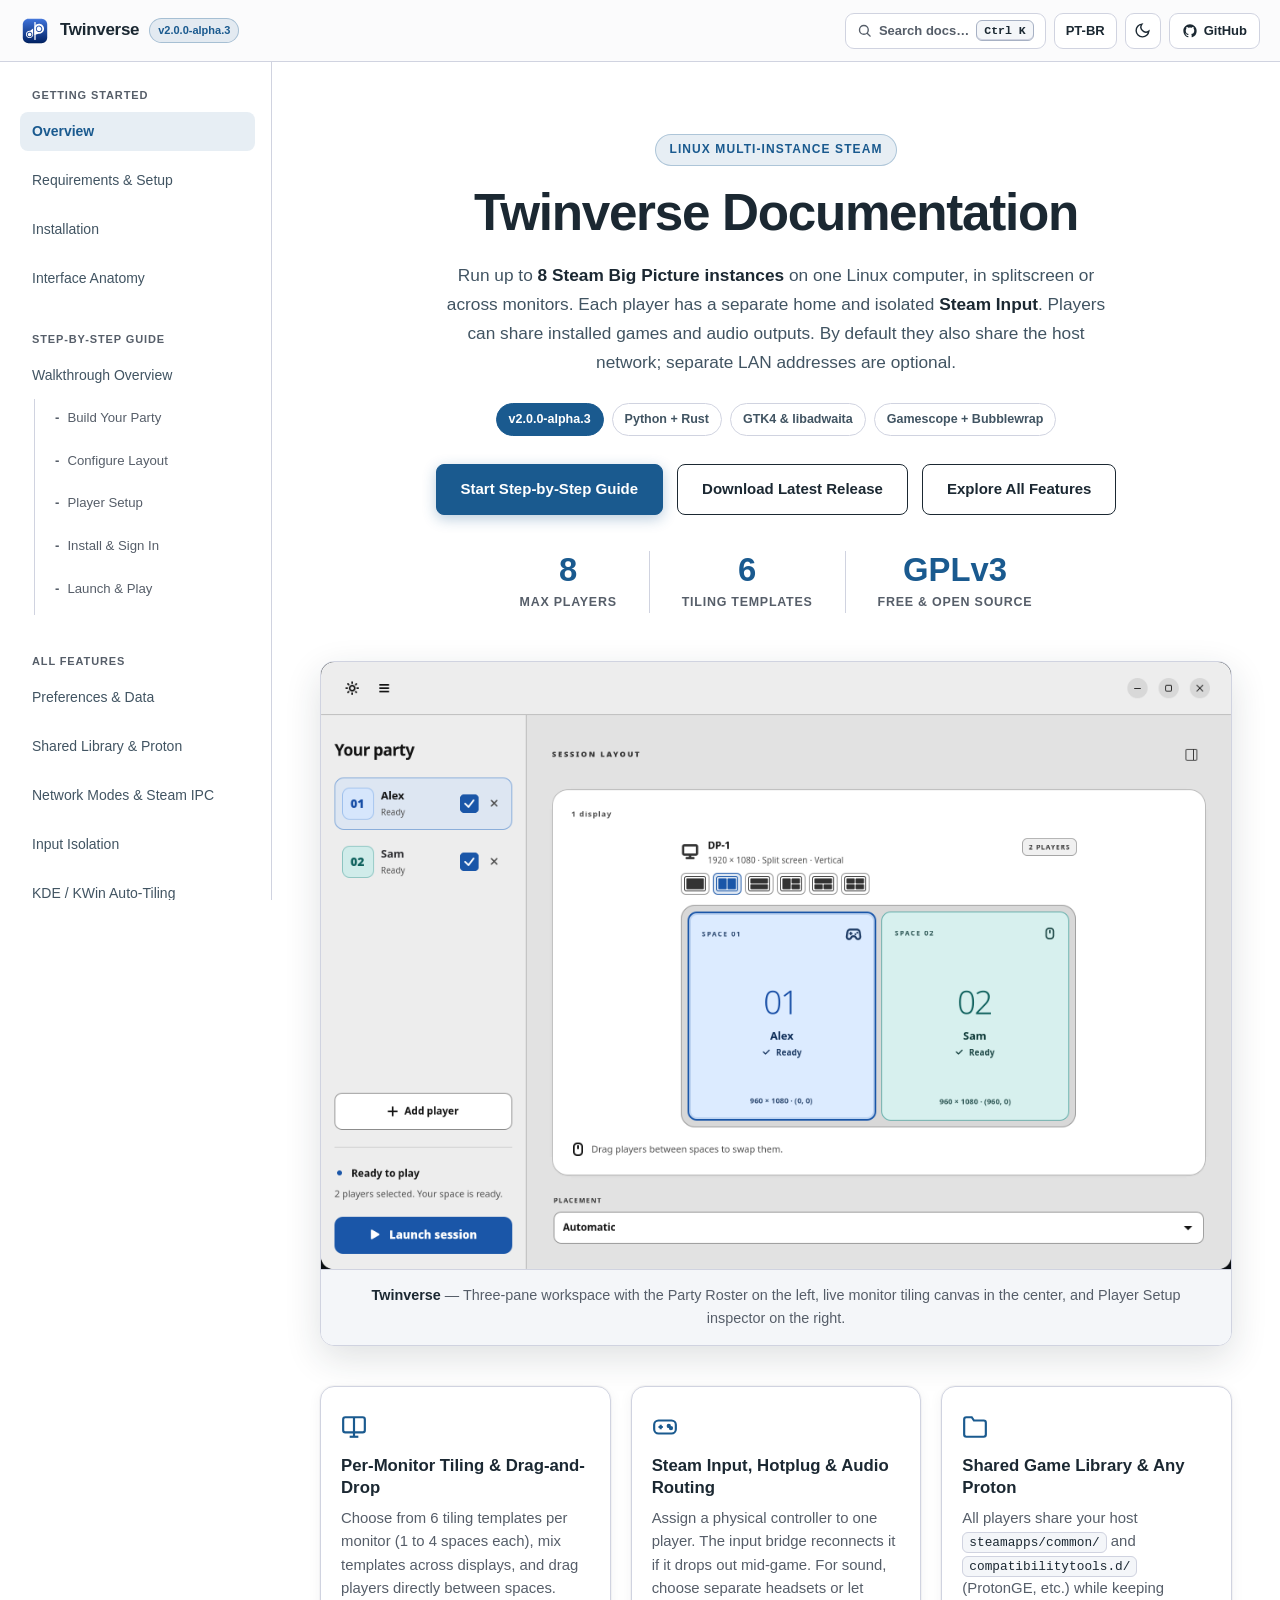
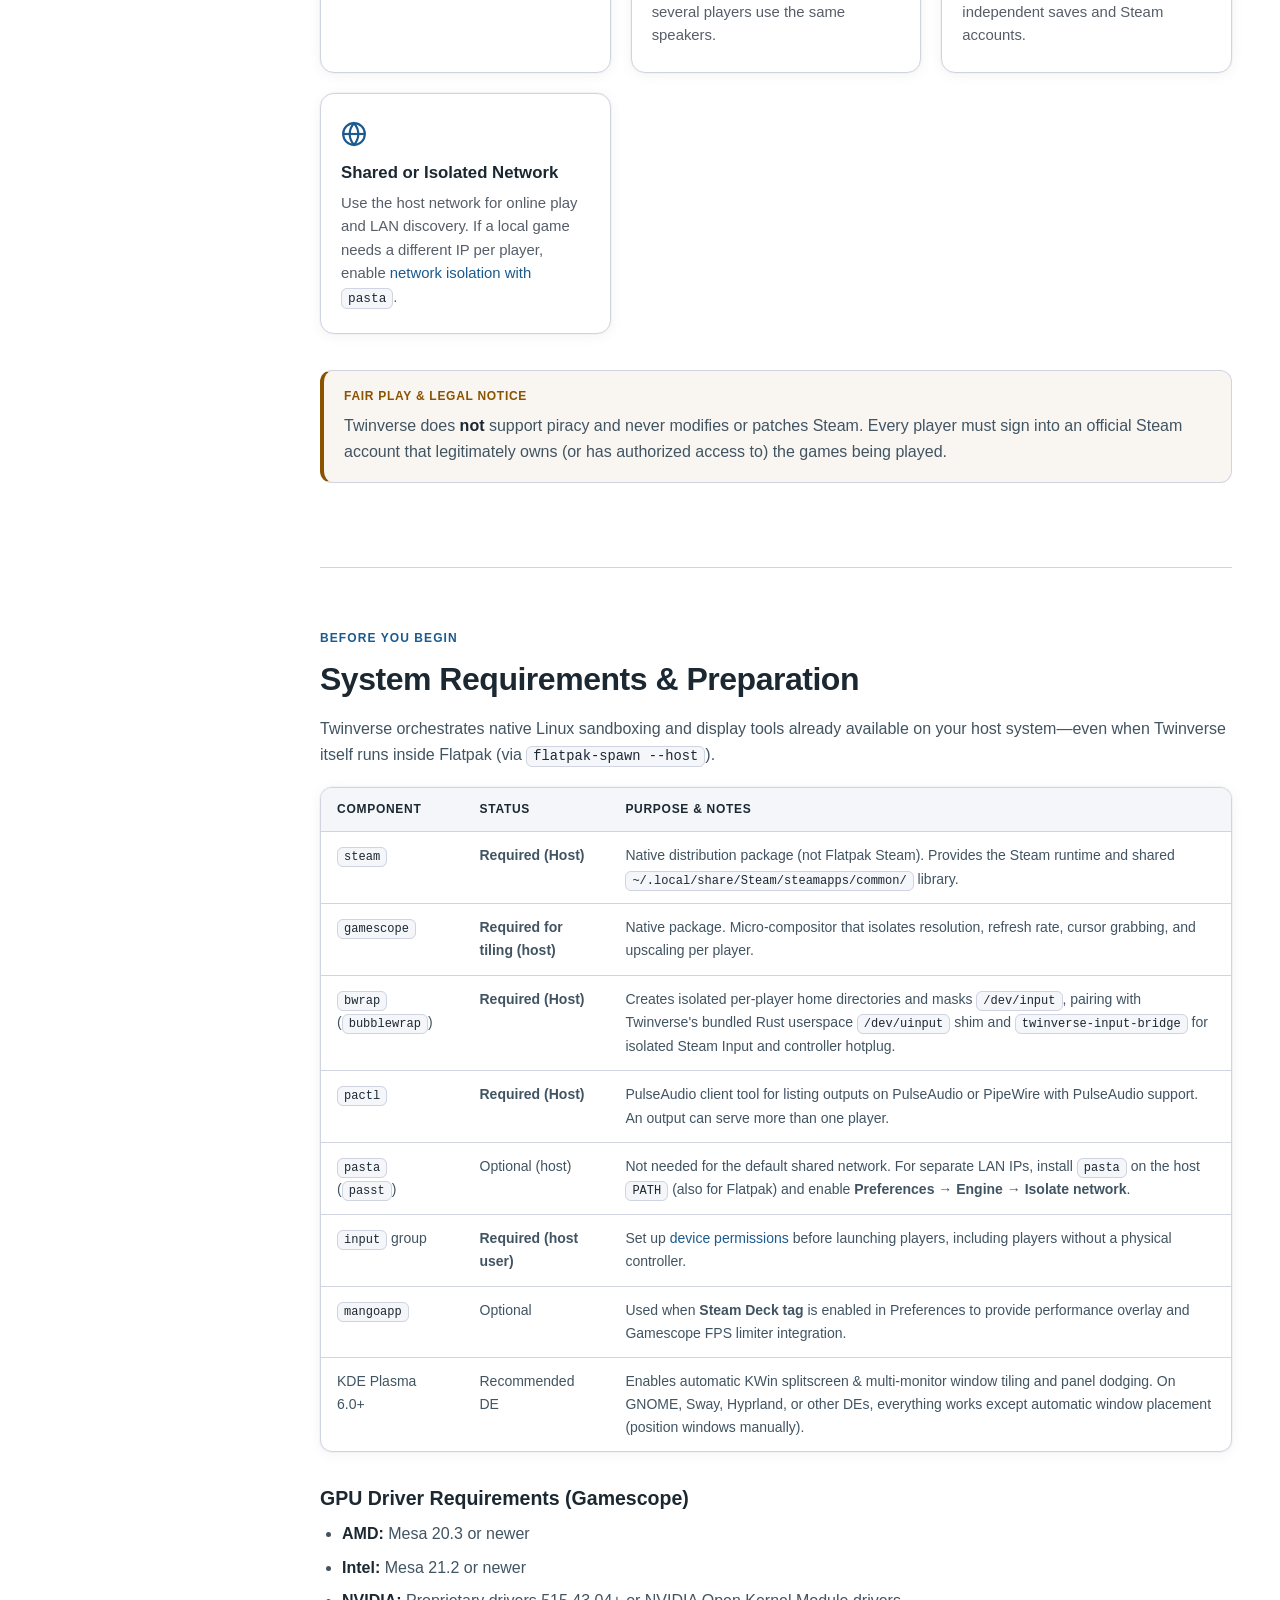
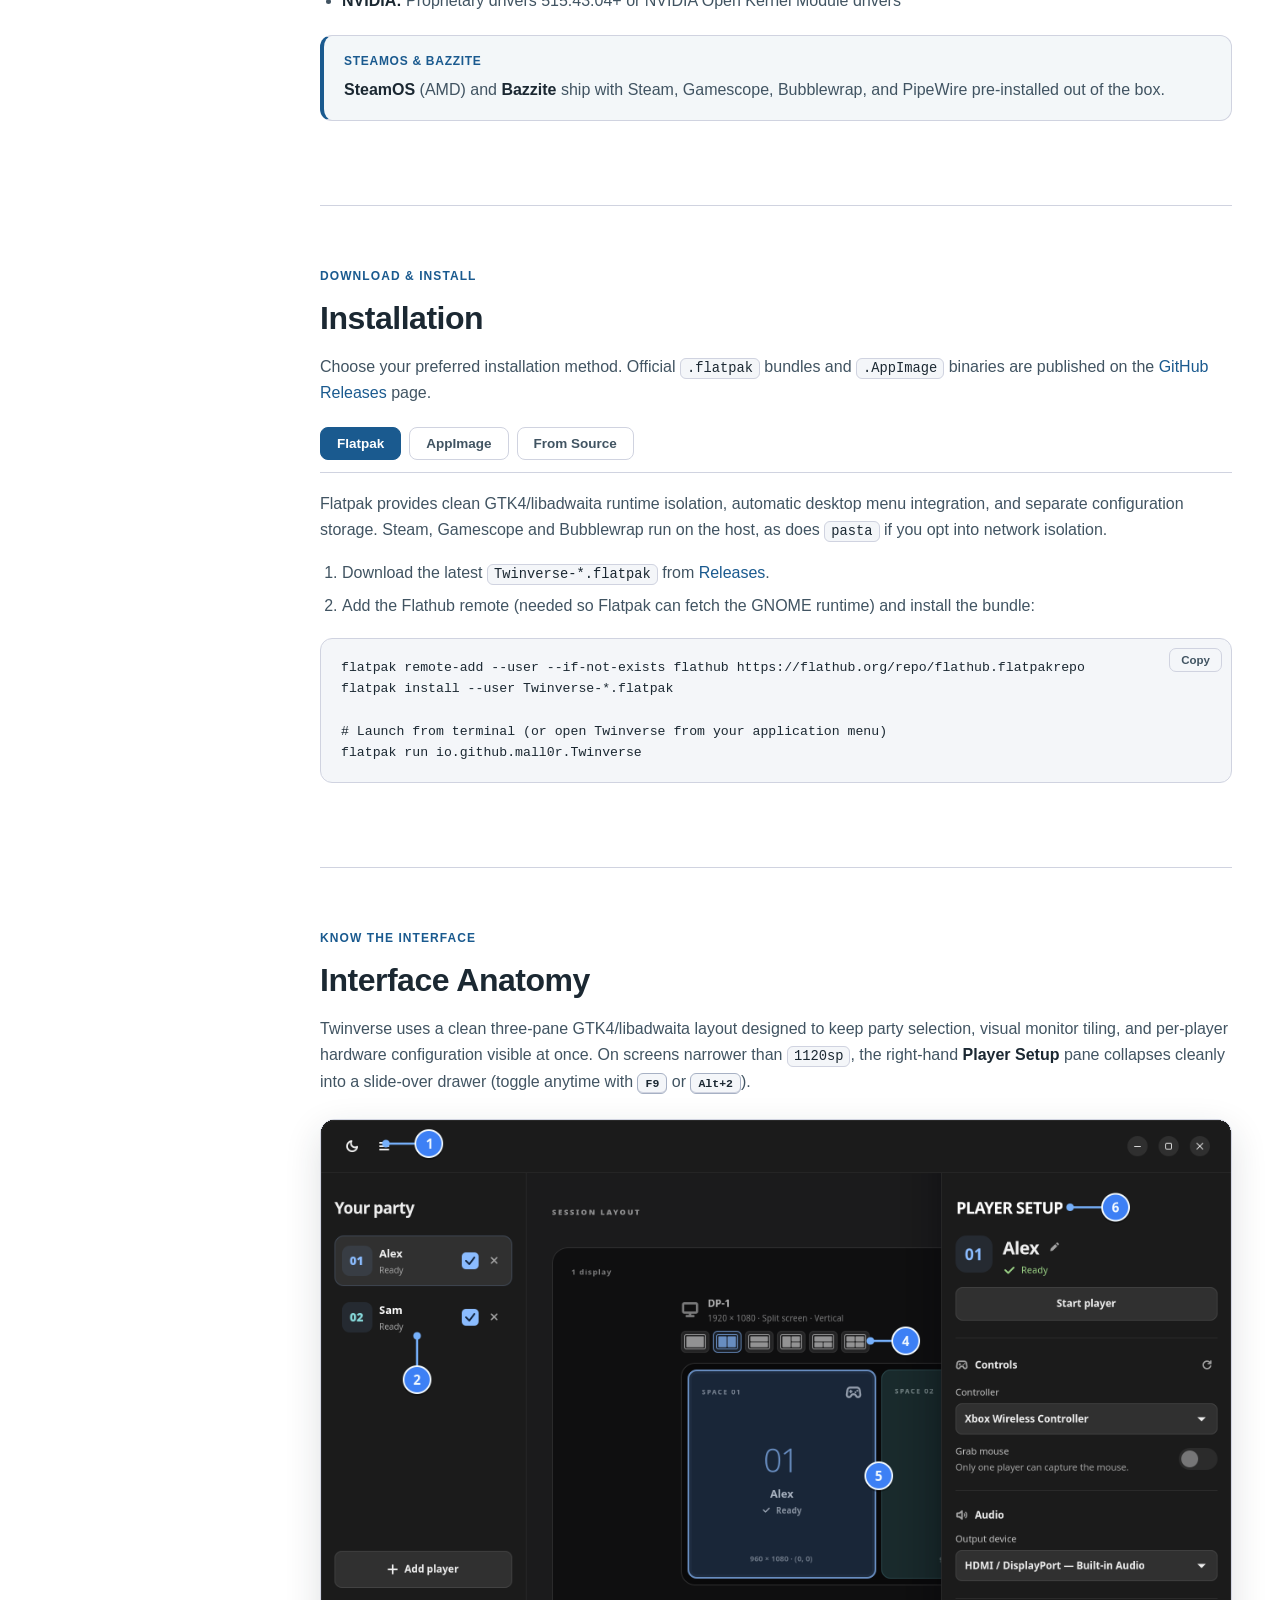
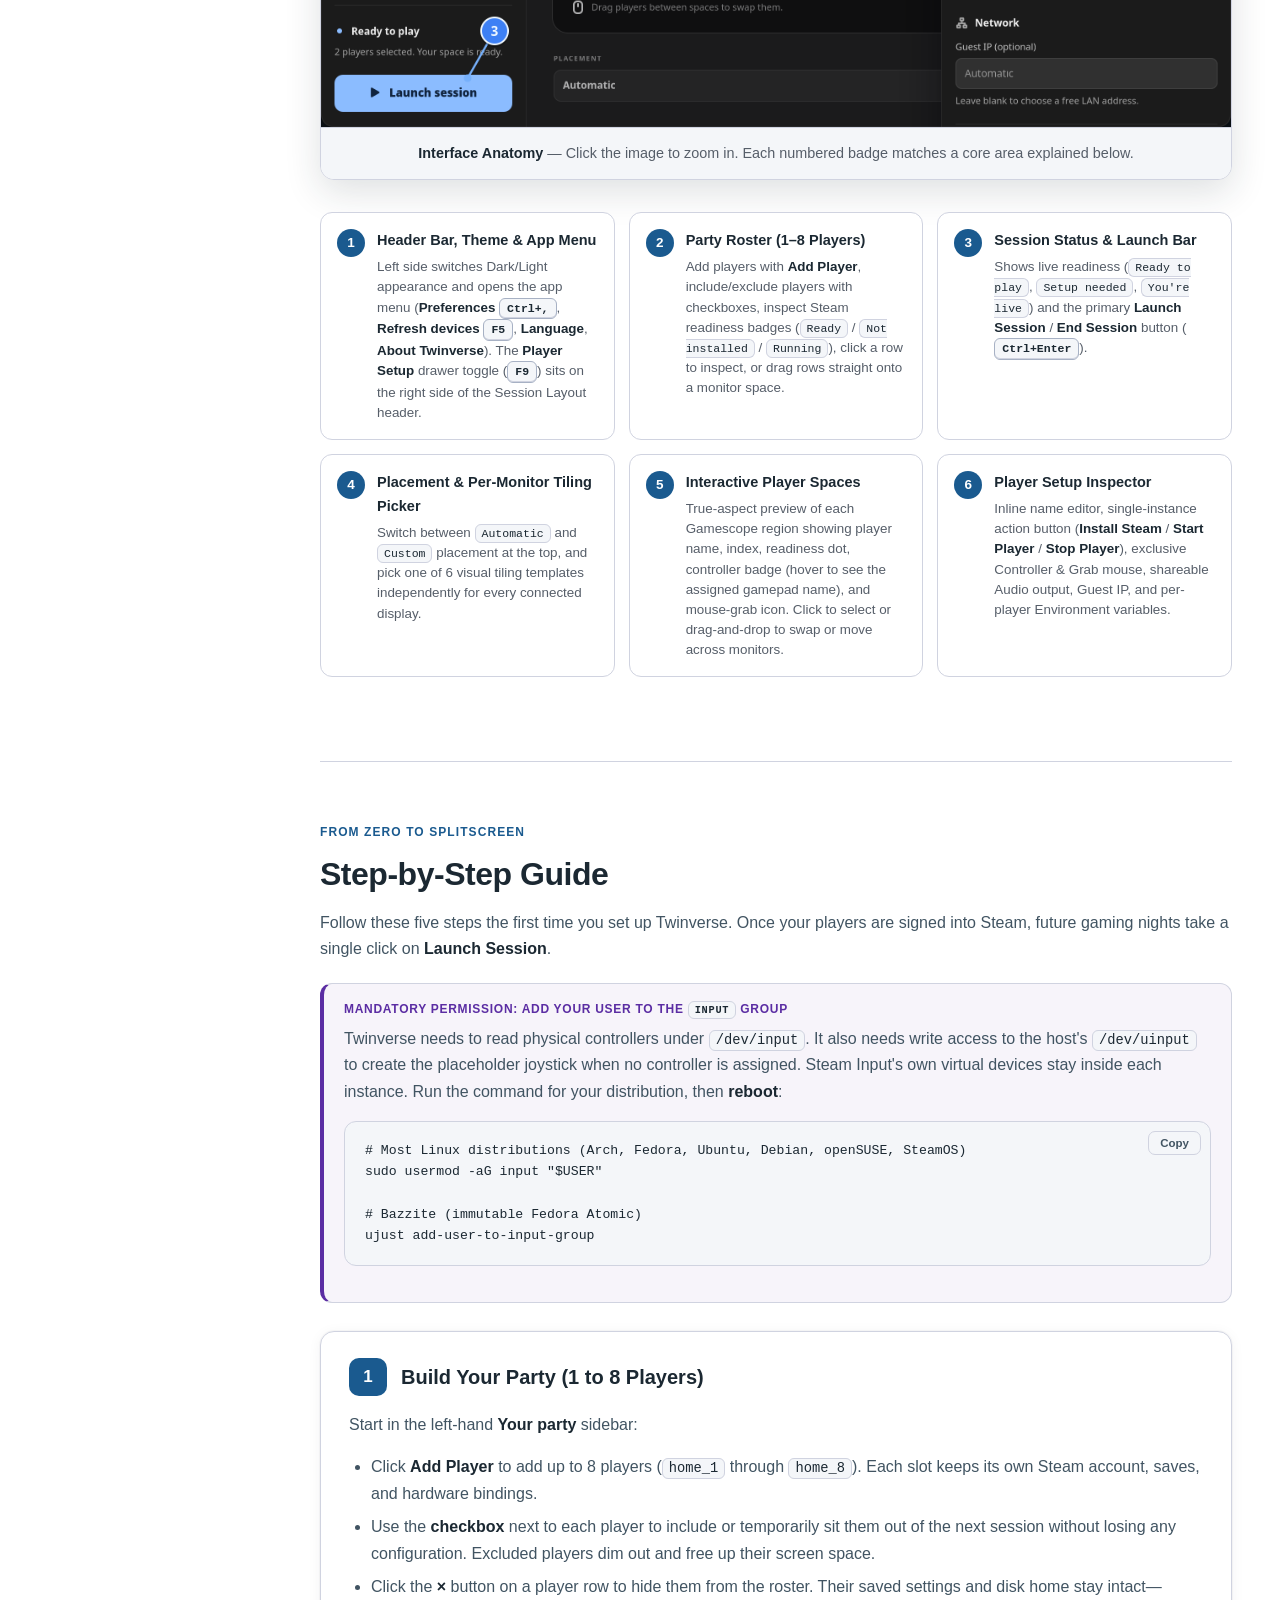
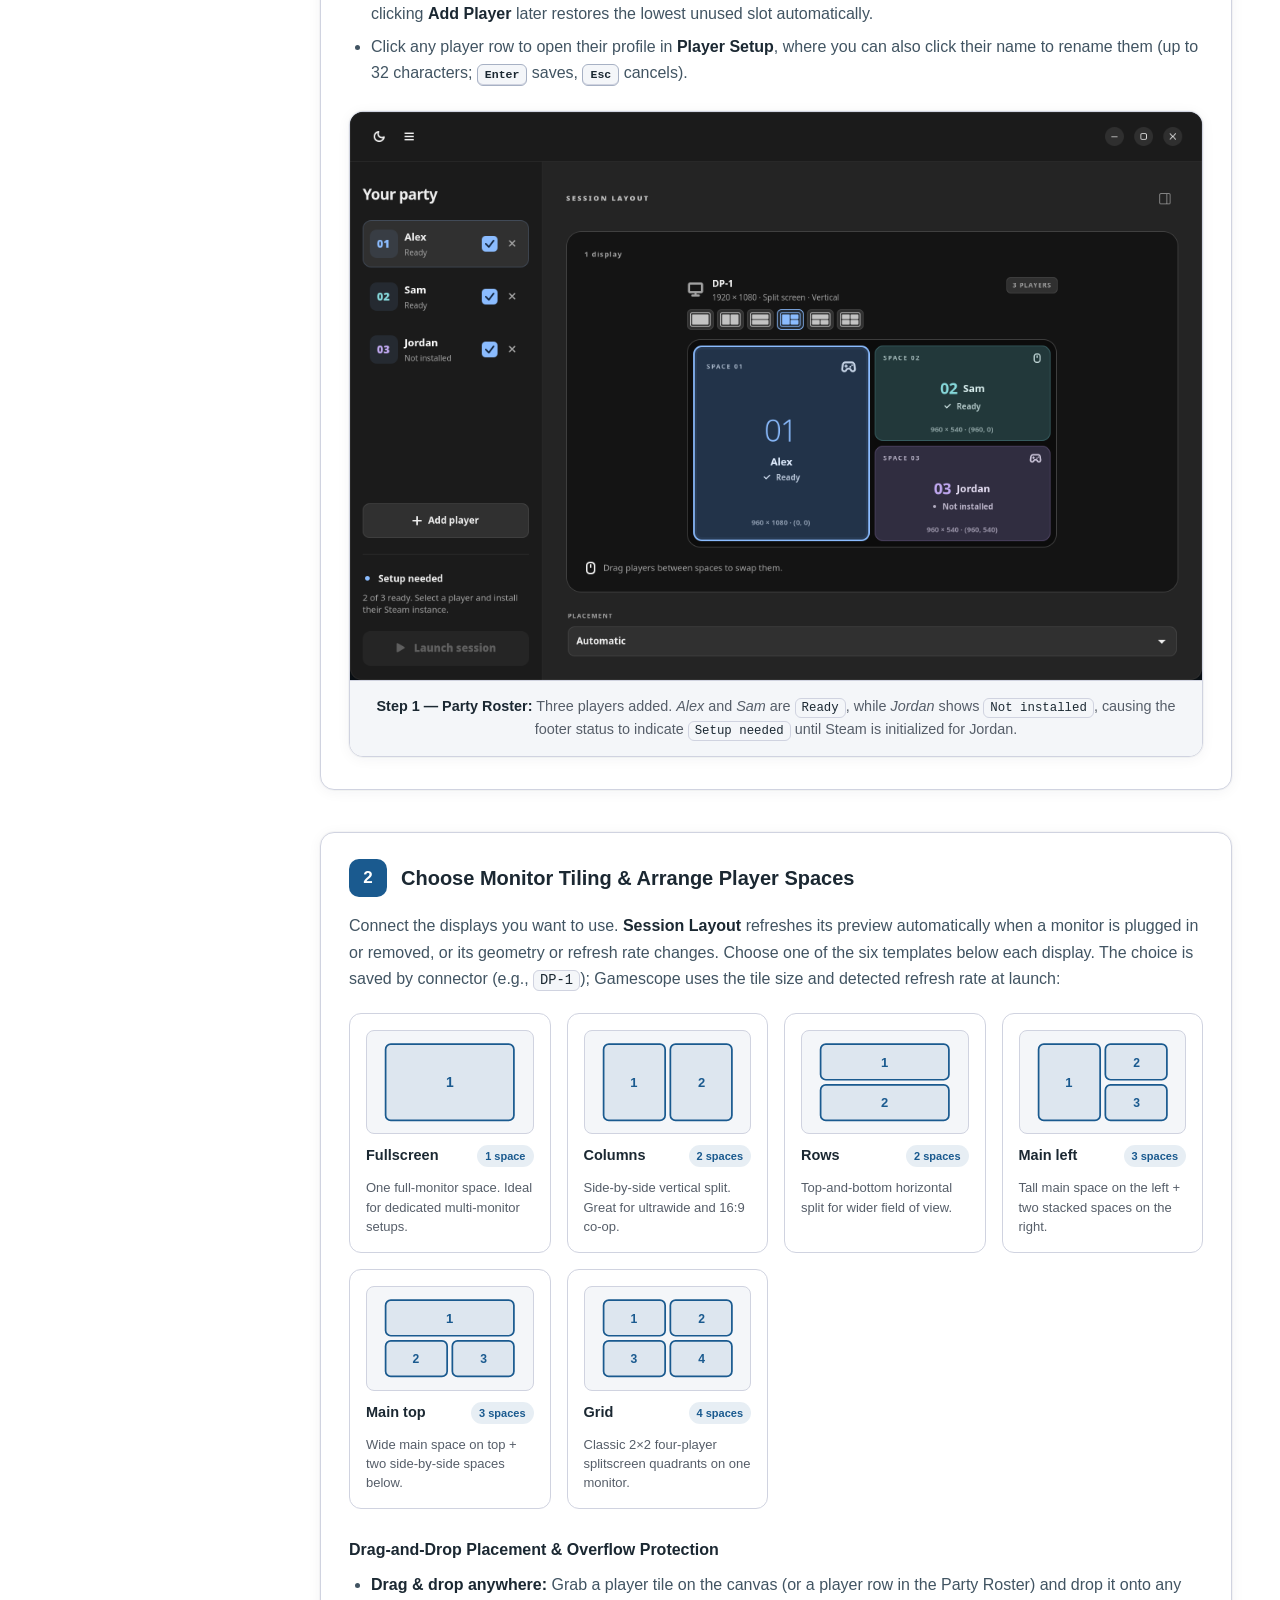
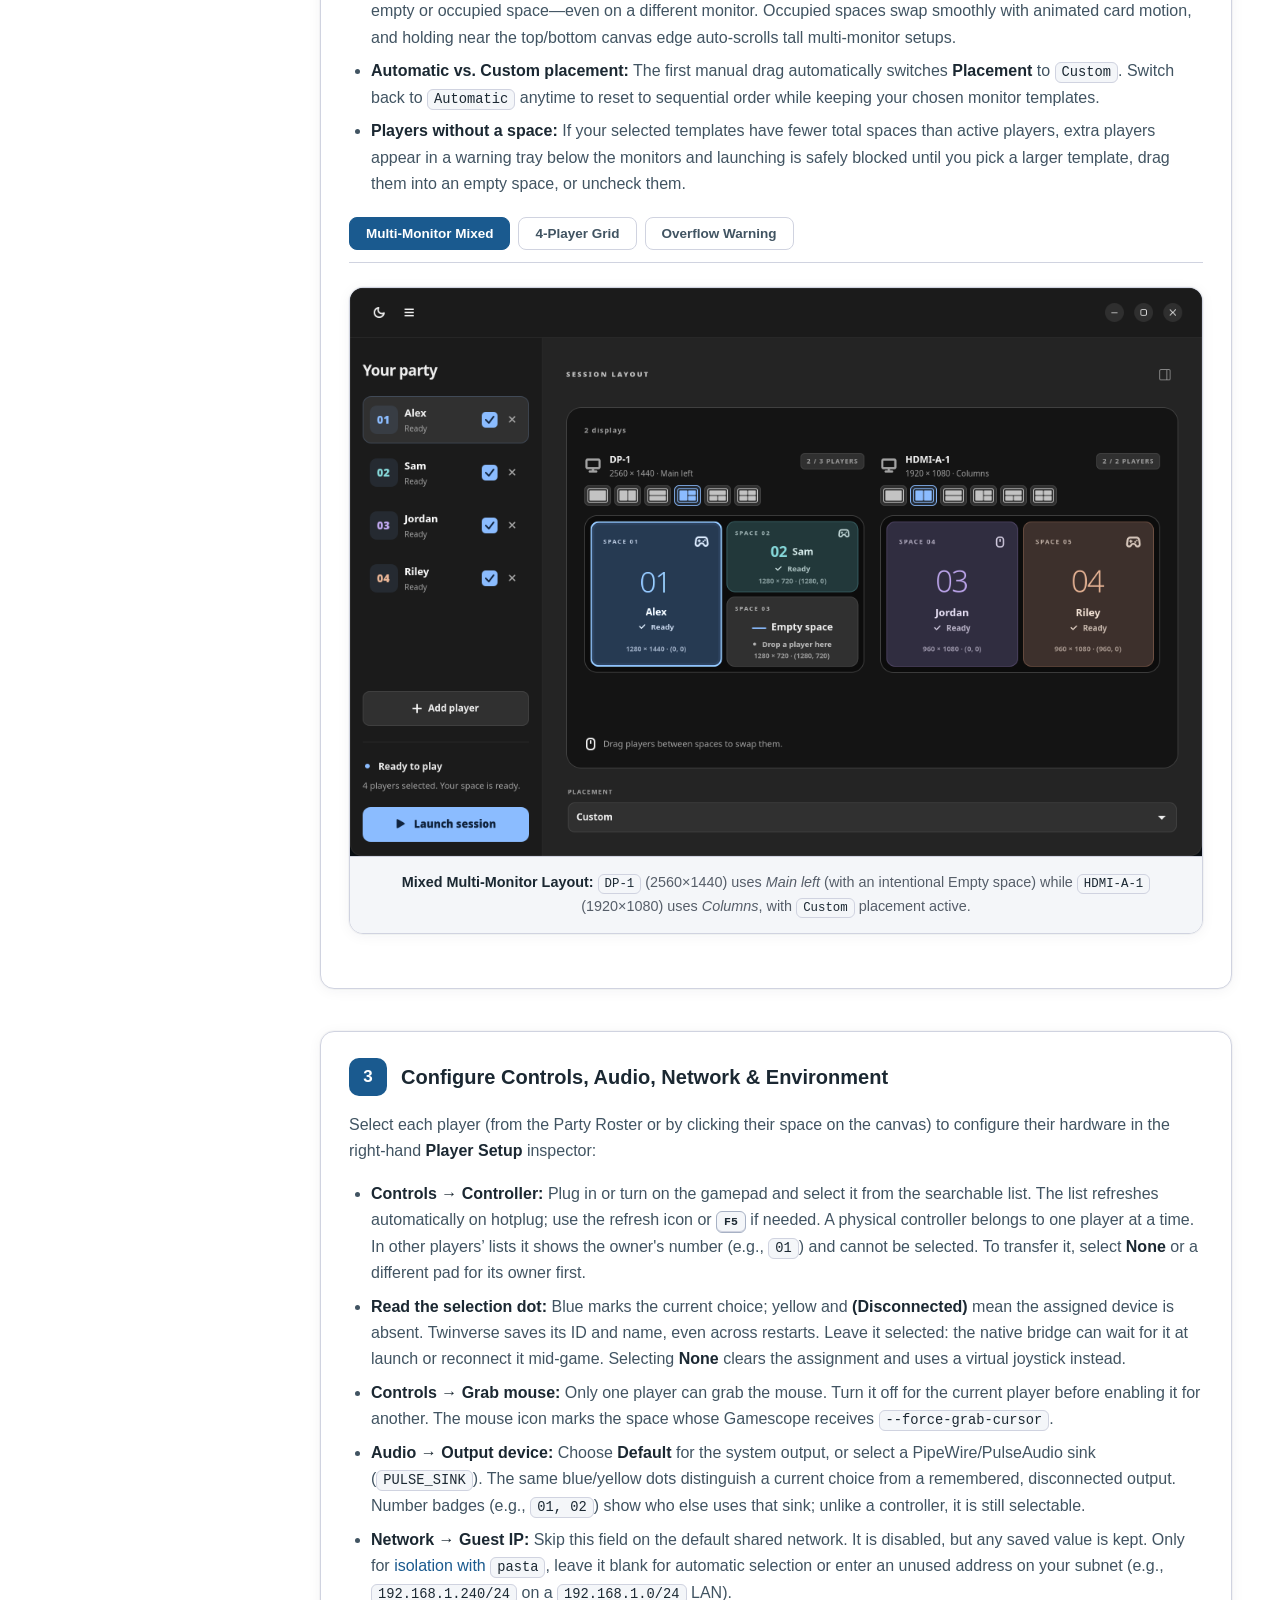
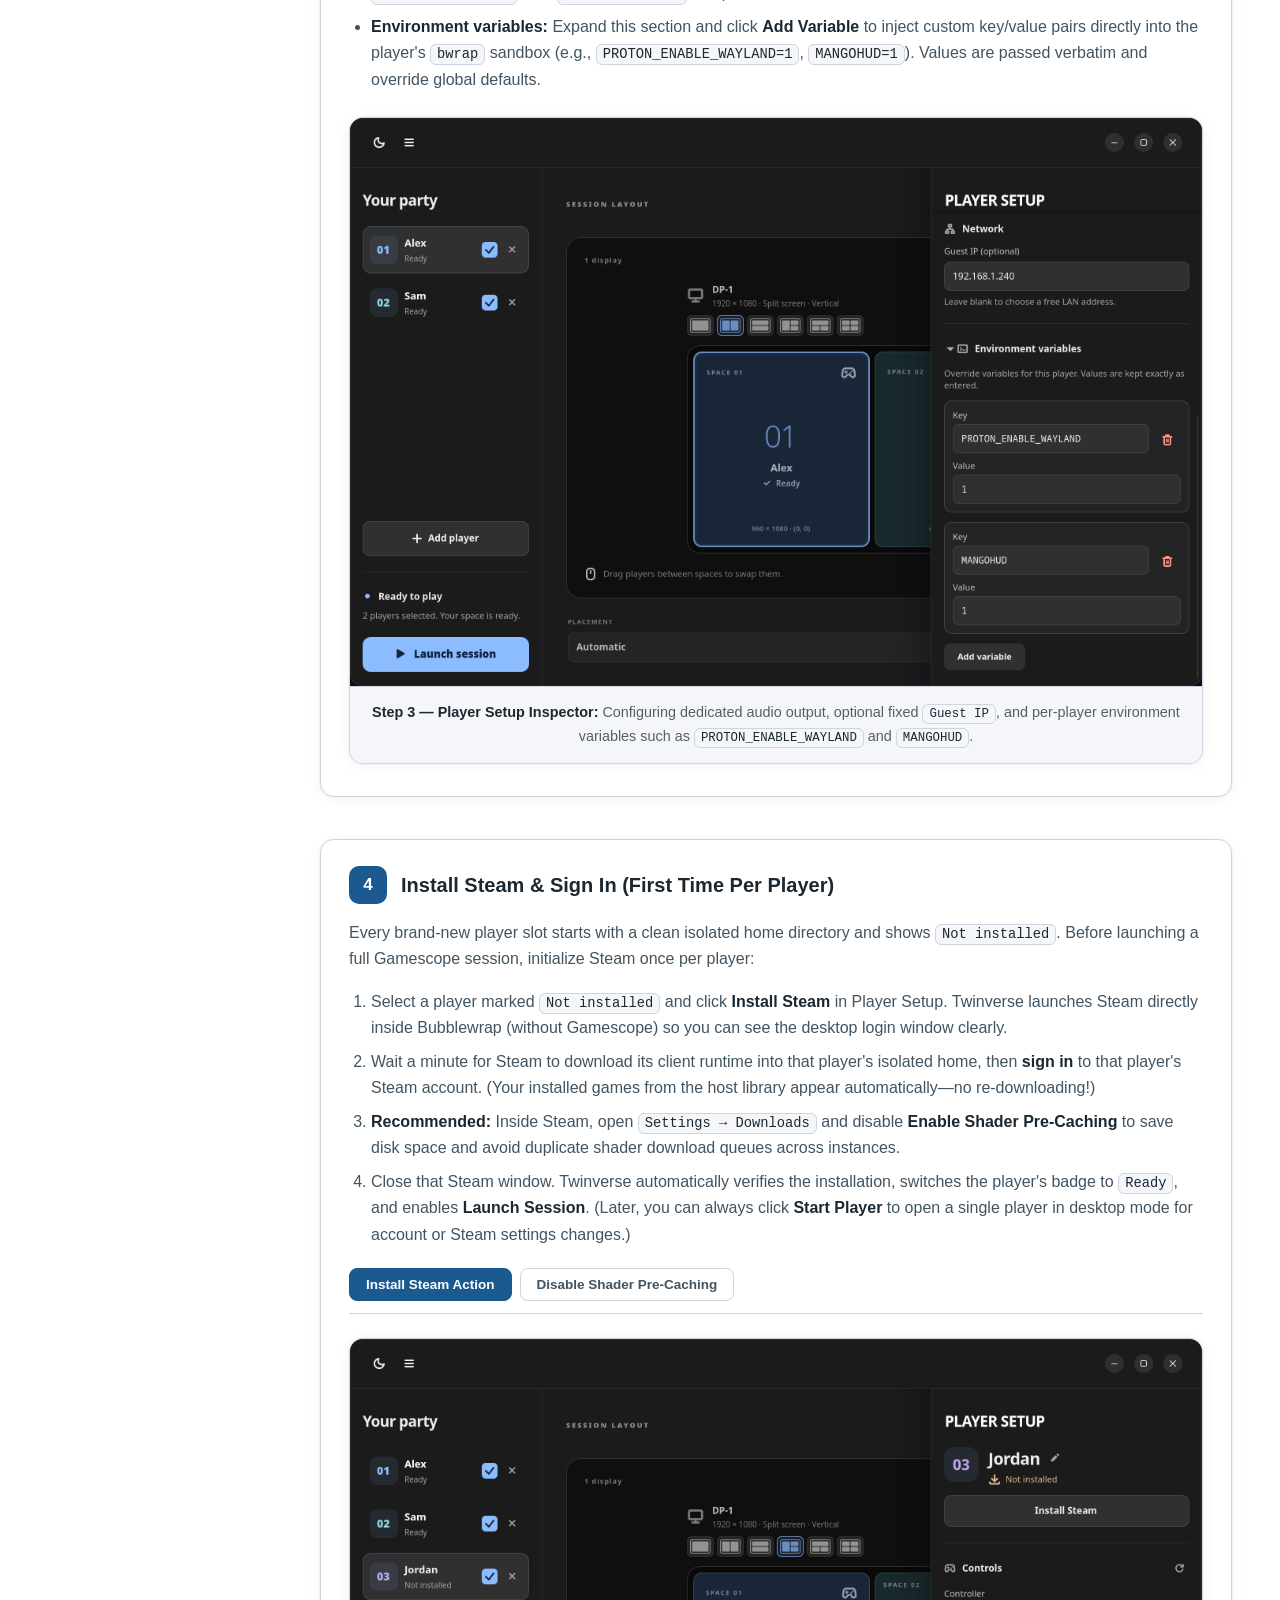
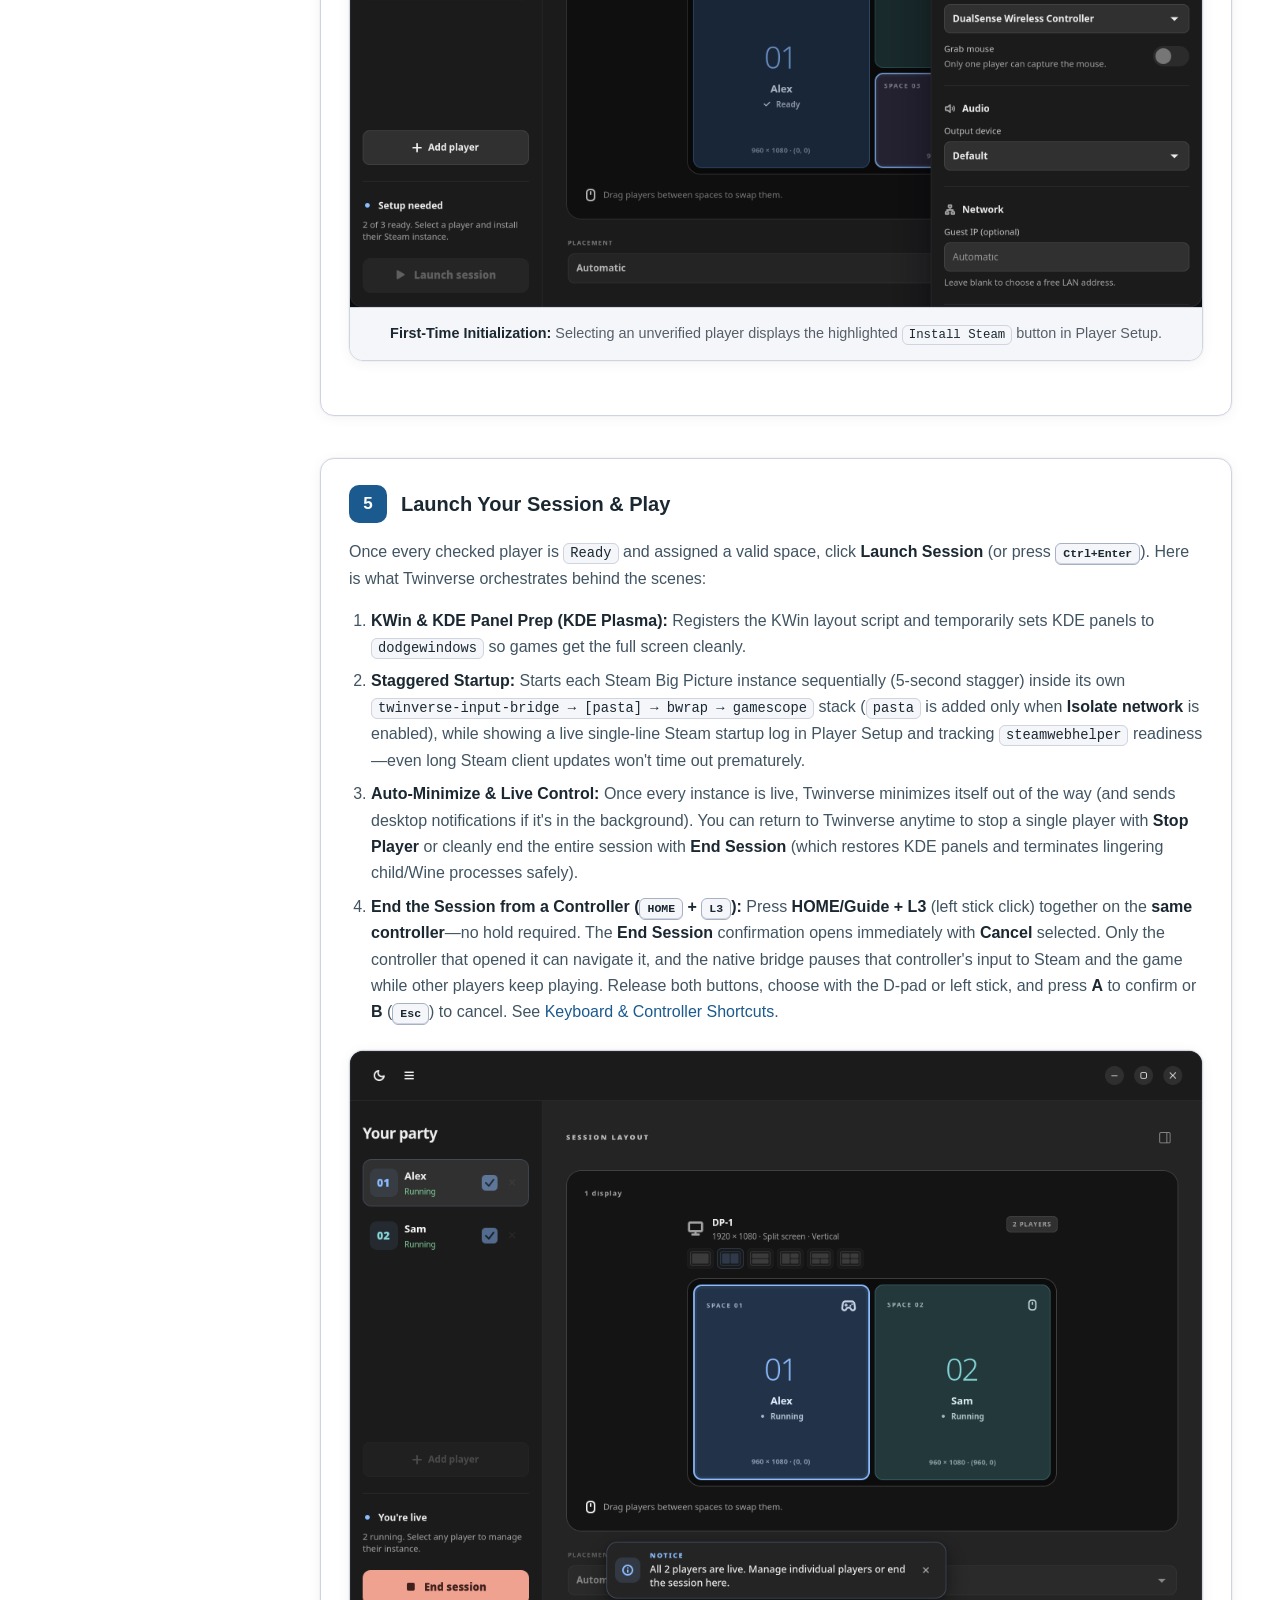
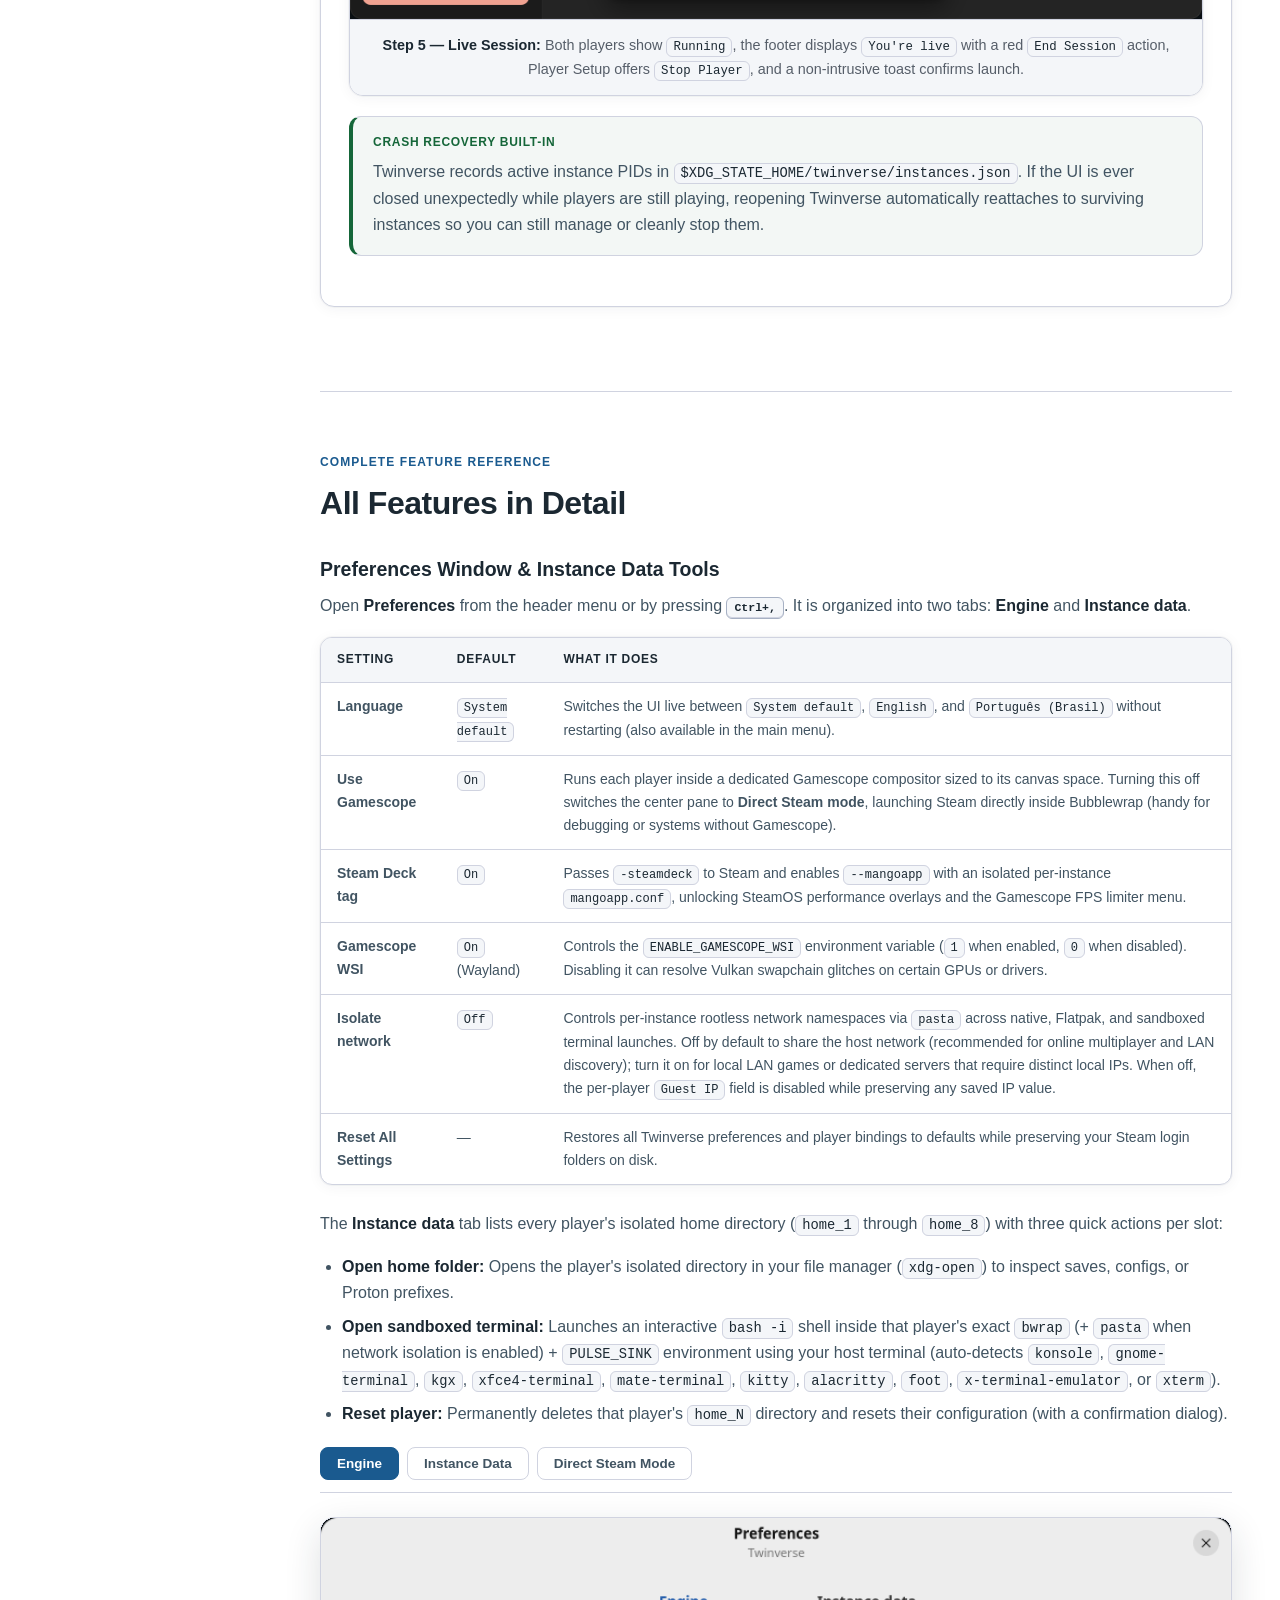
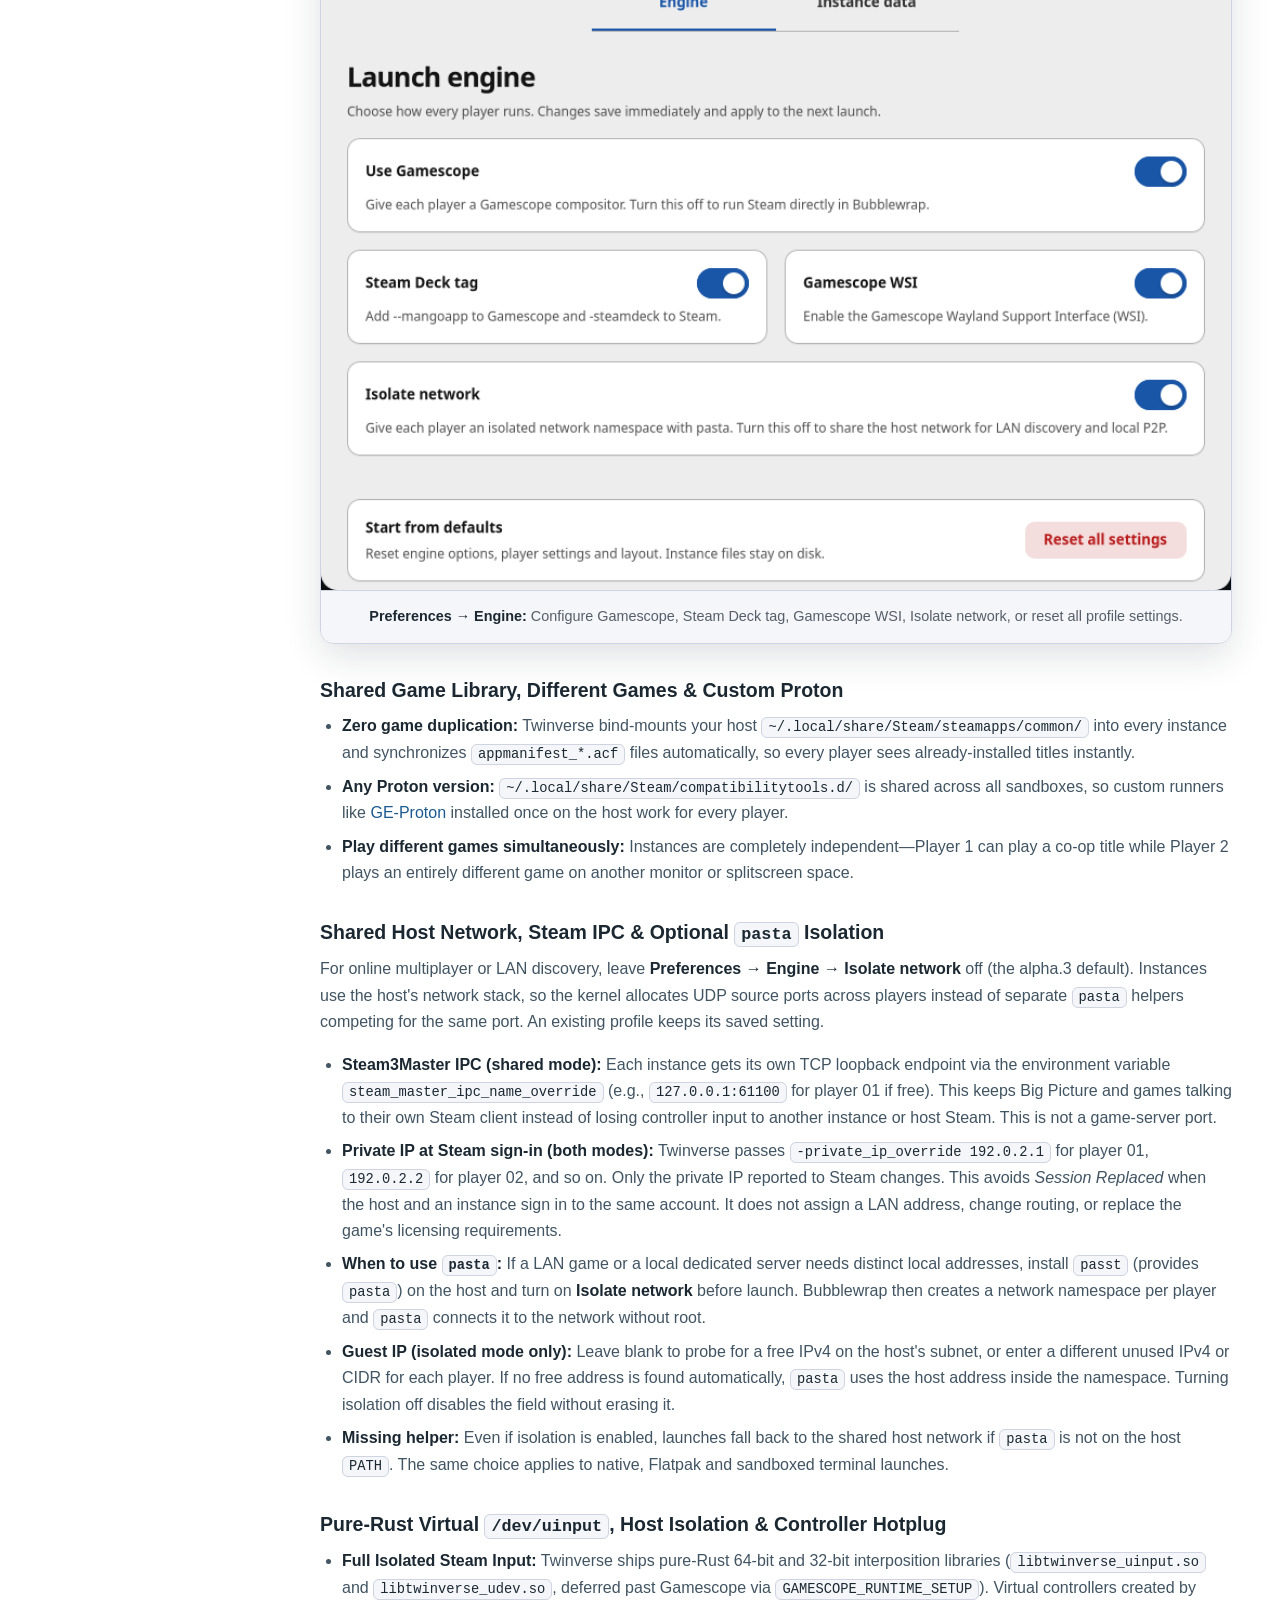
==== docs/index.html @ 6fa07d29 "docs(pages): Heroic-inspired redesign, nested sidebar and theme-synced screenshots - Remove right-si" ====
<!DOCTYPE html>
<html lang="en" data-lang="en" data-theme="dark">
<head>
  <meta charset="utf-8">
  <meta name="viewport" content="width=device-width, initial-scale=1">
  <title>Twinverse Documentation — Multi-Instance Steam Splitscreen &amp; Multi-Monitor Guide</title>
  <meta name="description" content="Complete step-by-step documentation for Twinverse: run up to 8 isolated Steam instances on Linux &amp; SteamOS in splitscreen or multi-monitor setups.">
  <meta name="theme-color" content="#11191f">
  <link rel="canonical" href="https://mall0r.github.io/Twinverse/">
  <link rel="icon" type="image/svg+xml" href="./assets/img/twinverse-logo.svg">

  <!-- Open Graph / Social Cards -->
  <meta property="og:type" content="website">
  <meta property="og:site_name" content="Twinverse Documentation">
  <meta property="og:title" content="Twinverse Documentation — Multi-Instance Steam Splitscreen for Linux">
  <meta property="og:description" content="Step-by-step guides and complete feature reference for running up to 8 isolated Steam Big Picture instances on Linux.">
  <meta property="og:url" content="https://mall0r.github.io/Twinverse/">
  <meta property="og:image" content="https://mall0r.github.io/Twinverse/assets/img/hero-studio-dark.png">
  <meta name="twitter:card" content="summary_large_image">
  <meta name="twitter:title" content="Twinverse Documentation">
  <meta name="twitter:description" content="Run up to 8 Steam instances on Linux &amp; SteamOS with isolated Steam Input, controller hotplug, and shared host networking by default.">
  <meta name="twitter:image" content="https://mall0r.github.io/Twinverse/assets/img/hero-studio-dark.png">

  <link rel="stylesheet" href="./assets/css/style.css">
</head>
<body>
  <a class="skip-link" href="#main-content">
    <span data-lang-block="en">Skip to main content</span>
    <span data-lang-block="pt">Ir para o conteúdo principal</span>
  </a>

  <!-- Top Navigation Bar -->
  <header class="topbar">
    <div class="topbar-inner">
      <div class="brand-group">
        <button id="mobile-menu-btn" class="icon-btn mobile-menu-btn" type="button" aria-label="Toggle navigation menu">
          <svg width="18" height="18" viewBox="0 0 24 24" fill="none" stroke="currentColor" stroke-width="2" stroke-linecap="round">
            <line x1="3" y1="6" x2="21" y2="6"></line>
            <line x1="3" y1="12" x2="21" y2="12"></line>
            <line x1="3" y1="18" x2="21" y2="18"></line>
          </svg>
        </button>
        <a class="brand" href="#overview">
          <img src="./assets/img/twinverse-logo.svg" alt="Twinverse logo" width="30" height="30">
          <span>Twinverse</span>
        </a>
        <span class="version-pill">v2.0.0-alpha.3</span>
      </div>

      <div class="topbar-actions">
        <button id="search-trigger" class="search-trigger" type="button" aria-label="Search documentation">
          <span class="search-trigger-left">
            <svg width="15" height="15" viewBox="0 0 24 24" fill="none" stroke="currentColor" stroke-width="2.2" stroke-linecap="round">
              <circle cx="11" cy="11" r="7"></circle>
              <line x1="21" y1="21" x2="16.65" y2="16.65"></line>
            </svg>
            <span id="search-trigger-label" class="search-trigger-label">Search docs…</span>
          </span>
          <kbd>Ctrl K</kbd>
        </button>

        <button id="lang-toggle" class="lang-switch" type="button" aria-label="Switch documentation language">PT-BR</button>

        <button id="theme-toggle" class="icon-btn" type="button" aria-label="Toggle light / dark theme">
          <svg id="icon-sun" width="17" height="17" viewBox="0 0 24 24" fill="none" stroke="currentColor" stroke-width="2" stroke-linecap="round">
            <circle cx="12" cy="12" r="4"></circle>
            <path d="M12 2v2M12 20v2M4.93 4.93l1.41 1.41M17.66 17.66l1.41 1.41M2 12h2M20 12h2M4.93 19.07l1.41-1.41M17.66 6.34l1.41-1.41"></path>
          </svg>
          <svg id="icon-moon" width="17" height="17" viewBox="0 0 24 24" fill="none" stroke="currentColor" stroke-width="2" stroke-linecap="round" style="display: none;">
            <path d="M21 12.79A9 9 0 1 1 11.21 3a7 7 0 0 0 9.79 9.79z"></path>
          </svg>
        </button>

        <a class="nav-github-link" href="https://github.com/mall0r/Twinverse" target="_blank" rel="noopener noreferrer">
          <svg width="16" height="16" viewBox="0 0 24 24" fill="currentColor" aria-hidden="true">
            <path d="M12 2C6.477 2 2 6.484 2 12.017c0 4.425 2.865 8.18 6.839 9.504.5.092.682-.217.682-.483 0-.237-.008-.868-.013-1.703-2.782.605-3.369-1.343-3.369-1.343-.454-1.158-1.11-1.466-1.11-1.466-.908-.62.069-.608.069-.608 1.003.07 1.53 1.032 1.53 1.032.892 1.53 2.341 1.088 2.91.832.092-.647.35-1.088.636-1.338-2.22-.253-4.555-1.113-4.555-4.951 0-1.093.39-1.988 1.029-2.688-.103-.253-.446-1.272.098-2.65 0 0 .84-.27 2.75 1.026A9.564 9.564 0 0 1 12 6.844a9.59 9.59 0 0 1 2.504.337c1.909-1.296 2.747-1.027 2.747-1.027.546 1.379.202 2.398.1 2.651.64.7 1.028 1.595 1.028 2.688 0 3.848-2.339 4.695-4.566 4.943.359.309.678.92.678 1.855 0 1.338-.012 2.419-.012 2.747 0 .268.18.58.688.482A10.02 10.02 0 0 0 22 12.017C22 6.484 17.522 2 12 2z"></path>
          </svg>
          <span class="nav-github-label">GitHub</span>
        </a>
      </div>
    </div>
  </header>

  <div id="sidebar-backdrop" class="sidebar-backdrop" aria-hidden="true"></div>

  <div class="docs-shell">
    <!-- Left Navigation Sidebar -->
    <aside id="sidebar" class="sidebar" aria-label="Documentation navigation">
      <div class="sidebar-group">
        <p class="sidebar-heading">
          <span data-lang-block="en">Getting Started</span>
          <span data-lang-block="pt">Primeiros Passos</span>
        </p>
        <ul class="sidebar-list">
          <li><a href="#overview"><span data-lang-block="en">Overview</span><span data-lang-block="pt">Visão Geral</span></a></li>
          <li><a href="#requirements"><span data-lang-block="en">Requirements &amp; Setup</span><span data-lang-block="pt">Requisitos e Preparação</span></a></li>
          <li><a href="#installation"><span data-lang-block="en">Installation</span><span data-lang-block="pt">Instalação</span></a></li>
          <li><a href="#workspace-anatomy"><span data-lang-block="en">Interface Anatomy</span><span data-lang-block="pt">Anatomia da Interface</span></a></li>
        </ul>
      </div>

      <div class="sidebar-group">
        <p class="sidebar-heading">
          <span data-lang-block="en">Step-by-Step Guide</span>
          <span data-lang-block="pt">Guia Passo a Passo</span>
        </p>
        <ul class="sidebar-list">
          <li>
            <a href="#step-by-step"><span data-lang-block="en">Walkthrough Overview</span><span data-lang-block="pt">Resumo do Fluxo</span></a>
            <ul class="sidebar-sublist">
              <li><a href="#step-1-party"><span data-lang-block="en">Build Your Party</span><span data-lang-block="pt">Monte o Grupo</span></a></li>
              <li><a href="#step-2-layout"><span data-lang-block="en">Configure Layout</span><span data-lang-block="pt">Configure o Layout</span></a></li>
              <li><a href="#step-3-player-setup"><span data-lang-block="en">Player Setup</span><span data-lang-block="pt">Configurar Jogadores</span></a></li>
              <li><a href="#step-4-install-steam"><span data-lang-block="en">Install &amp; Sign In</span><span data-lang-block="pt">Instalar e Logar</span></a></li>
              <li><a href="#step-5-launch"><span data-lang-block="en">Launch &amp; Play</span><span data-lang-block="pt">Iniciar e Jogar</span></a></li>
            </ul>
          </li>
        </ul>
      </div>

      <div class="sidebar-group">
        <p class="sidebar-heading">
          <span data-lang-block="en">All Features</span>
          <span data-lang-block="pt">Todas as Funcionalidades</span>
        </p>
        <ul class="sidebar-list">
          <li><a href="#feature-preferences"><span data-lang-block="en">Preferences &amp; Data</span><span data-lang-block="pt">Preferências e Dados</span></a></li>
          <li><a href="#feature-library-proton"><span data-lang-block="en">Shared Library &amp; Proton</span><span data-lang-block="pt">Biblioteca e Proton</span></a></li>
          <li><a href="#feature-networking"><span data-lang-block="en">Network Modes &amp; Steam IPC</span><span data-lang-block="pt">Modos de Rede e IPC do Steam</span></a></li>
          <li><a href="#feature-input"><span data-lang-block="en">Input Isolation</span><span data-lang-block="pt">Isolamento de Entrada</span></a></li>
          <li><a href="#feature-kwin-kde"><span data-lang-block="en">KDE / KWin Auto-Tiling</span><span data-lang-block="pt">Auto-Tiling KDE / KWin</span></a></li>
          <li><a href="#feature-overlay-pipewire"><span data-lang-block="en">Overlay, Audio &amp; FPS</span><span data-lang-block="pt">Overlay, Áudio e FPS</span></a></li>
          <li><a href="#feature-multi-gpu"><span data-lang-block="en">Multi-GPU &amp; CPU Affinity</span><span data-lang-block="pt">Multi-GPU e Afinidade CPU</span></a></li>
          <li><a href="#feature-shortcuts"><span data-lang-block="en">Keyboard &amp; Controller Shortcuts</span><span data-lang-block="pt">Atalhos de Teclado e Controle</span></a></li>
        </ul>
      </div>

      <div class="sidebar-group">
        <p class="sidebar-heading">
          <span data-lang-block="en">Reference</span>
          <span data-lang-block="pt">Referência</span>
        </p>
        <ul class="sidebar-list">
          <li><a href="#architecture"><span data-lang-block="en">Architecture &amp; Paths</span><span data-lang-block="pt">Arquitetura e Caminhos</span></a></li>
          <li>
            <a href="#cli-debugging"><span data-lang-block="en">CLI, Logs &amp; Troubleshooting</span><span data-lang-block="pt">CLI, Logs e Solução</span></a>
            <ul class="sidebar-sublist">
              <li><a href="#cli-flags"><span data-lang-block="en">Command-Line Flags</span><span data-lang-block="pt">Flags de Linha de Comando</span></a></li>
              <li><a href="#log-env-vars"><span data-lang-block="en">Logging Env Variables</span><span data-lang-block="pt">Variáveis de Log</span></a></li>
              <li><a href="#virtual-uinput-debugging"><span data-lang-block="en">Virtual Input Debugging</span><span data-lang-block="pt">Depuração de Entrada Virtual</span></a></li>
              <li><a href="#troubleshooting"><span data-lang-block="en">Troubleshooting FAQ</span><span data-lang-block="pt">Solução de Problemas (FAQ)</span></a></li>
            </ul>
          </li>
          <li><a href="#credits-license"><span data-lang-block="en">Credits &amp; License</span><span data-lang-block="pt">Créditos e Licença</span></a></li>
        </ul>
      </div>
    </aside>

    <!-- Main Documentation Content -->
    <main id="main-content" class="content">

      <!-- SECTION 1: OVERVIEW -->
      <section id="overview" class="doc-section hero">
        <p class="eyebrow">
          <span data-lang-block="en">Linux Multi-Instance Steam</span>
          <span data-lang-block="pt">Multi-Instância Steam para Linux</span>
        </p>
        <h1>
          <span data-lang-block="en">Twinverse Documentation</span>
          <span data-lang-block="pt">Documentação do Twinverse</span>
        </h1>
        <p class="hero-lead">
          <span data-lang-block="en">Run up to <strong>8 Steam Big Picture instances</strong> on one Linux computer, in splitscreen or across monitors. Each player has a separate home and isolated <strong>Steam Input</strong>. Players can share installed games and audio outputs. By default they also share the host network; separate LAN addresses are optional.</span>
          <span data-lang-block="pt">Execute até <strong>8 instâncias do Steam Big Picture</strong> em um computador com Linux, em tela dividida ou em vários monitores. Cada jogador tem sua própria pasta home e <strong>Steam Input</strong> isolado. Os jogadores podem compartilhar os jogos instalados e as saídas de áudio. Por padrão, também usam a rede do host; endereços distintos na LAN são opcionais.</span>
        </p>

        <div class="hero-badges">
          <span class="badge badge-accent">v2.0.0-alpha.3</span>
          <span class="badge">Python + Rust</span>
          <span class="badge">GTK4 &amp; libadwaita</span>
          <span class="badge">Gamescope + Bubblewrap</span>
        </div>

        <div class="hero-actions">
          <a class="btn btn-primary" href="#step-by-step">
            <span data-lang-block="en">Start Step-by-Step Guide</span>
            <span data-lang-block="pt">Começar Guia Passo a Passo</span>
          </a>
          <a class="btn btn-secondary" href="https://github.com/mall0r/Twinverse/releases" target="_blank" rel="noopener noreferrer">
            <span data-lang-block="en">Download Latest Release</span>
            <span data-lang-block="pt">Baixar Última Versão</span>
          </a>
          <a class="btn btn-secondary" href="#all-features">
            <span data-lang-block="en">Explore All Features</span>
            <span data-lang-block="pt">Ver Todas as Funcionalidades</span>
          </a>
        </div>

        <dl class="hero-stats" aria-label="Twinverse highlights">
          <div class="hero-stat">
            <dt class="hero-stat-label">
              <span data-lang-block="en">Max Players</span>
              <span data-lang-block="pt">Máx. Jogadores</span>
            </dt>
            <dd class="hero-stat-value">8</dd>
          </div>
          <div class="hero-stat-divider" aria-hidden="true"></div>
          <div class="hero-stat">
            <dt class="hero-stat-label">
              <span data-lang-block="en">Tiling Templates</span>
              <span data-lang-block="pt">Moldes de Tela</span>
            </dt>
            <dd class="hero-stat-value">6</dd>
          </div>
          <div class="hero-stat-divider" aria-hidden="true"></div>
          <div class="hero-stat">
            <dt class="hero-stat-label">
              <span data-lang-block="en">Free &amp; Open Source</span>
              <span data-lang-block="pt">Livre e Código Aberto</span>
            </dt>
            <dd class="hero-stat-value">GPLv3</dd>
          </div>
        </dl>

        <h2 style="display: none;">
          <span data-lang-block="en">Overview</span>
          <span data-lang-block="pt">Visão Geral</span>
        </h2>

        <figure class="figure">
          <div class="figure-img-wrap">
            <img src="./assets/img/hero-studio-dark.png" data-src-dark="./assets/img/hero-studio-dark.png" data-src-light="./assets/img/studio-light-mode.png" alt="Twinverse in Dark Mode" data-alt-dark="Twinverse in Dark Mode" data-alt-light="Twinverse in Light Mode">
          </div>
          <figcaption>
            <span data-lang-block="en"><strong>Twinverse</strong> — Three-pane workspace with the Party Roster on the left, live monitor tiling canvas in the center, and Player Setup inspector on the right.</span>
            <span data-lang-block="pt"><strong>Twinverse</strong> — Área de trabalho em três painéis com a lista de jogadores (Party) à esquerda, pré-visualização interativa de monitores ao centro e o inspetor Player Setup à direita.</span>
          </figcaption>
        </figure>

        <div class="card-grid">
          <div class="feature-card">
            <div class="feature-card-icon">
              <svg width="20" height="20" viewBox="0 0 24 24" fill="none" stroke="currentColor" stroke-width="2"><rect x="2" y="3" width="20" height="14" rx="2"></rect><line x1="12" y1="3" x2="12" y2="17"></line><line x1="8" y1="21" x2="16" y2="21"></line><line x1="12" y1="17" x2="12" y2="21"></line></svg>
            </div>
            <h3>
              <span data-lang-block="en">Per-Monitor Tiling &amp; Drag-and-Drop</span>
              <span data-lang-block="pt">Moldes por Monitor e Arrastar-e-Soltar</span>
            </h3>
            <p>
              <span data-lang-block="en">Choose from 6 tiling templates per monitor (1 to 4 spaces each), mix templates across displays, and drag players directly between spaces.</span>
              <span data-lang-block="pt">Escolha entre 6 moldes por monitor (1 a 4 espaços cada), combine moldes entre monitores e arraste jogadores diretamente entre os espaços.</span>
            </p>
          </div>

          <div class="feature-card">
            <div class="feature-card-icon">
              <svg width="20" height="20" viewBox="0 0 24 24" fill="none" stroke="currentColor" stroke-width="2"><rect x="2" y="6" width="20" height="12" rx="4"></rect><path d="M6 12h4M8 10v4"></path><circle cx="15.5" cy="11" r="1"></circle><circle cx="17.5" cy="13" r="1"></circle></svg>
            </div>
            <h3>
              <span data-lang-block="en">Steam Input, Hotplug &amp; Audio Routing</span>
              <span data-lang-block="pt">Steam Input, Hotplug e Saídas de Áudio</span>
            </h3>
            <p>
              <span data-lang-block="en">Assign a physical controller to one player. The input bridge reconnects it if it drops out mid-game. For sound, choose separate headsets or let several players use the same speakers.</span>
              <span data-lang-block="pt">Atribua cada controle físico a um só jogador. Se o controle desconectar durante a partida, a ponte de entrada o reconhece quando ele voltar. Para o áudio, escolha fones individuais ou use as mesmas caixas de som para vários jogadores.</span>
            </p>
          </div>

          <div class="feature-card">
            <div class="feature-card-icon">
              <svg width="20" height="20" viewBox="0 0 24 24" fill="none" stroke="currentColor" stroke-width="2"><path d="M22 19a2 2 0 0 1-2 2H4a2 2 0 0 1-2-2V5a2 2 0 0 1 2-2h5l2 3h9a2 2 0 0 1 2 2z"></path></svg>
            </div>
            <h3>
              <span data-lang-block="en">Shared Game Library &amp; Any Proton</span>
              <span data-lang-block="pt">Biblioteca Compartilhada e Qualquer Proton</span>
            </h3>
            <p>
              <span data-lang-block="en">All players share your host <code>steamapps/common/</code> and <code>compatibilitytools.d/</code> (ProtonGE, etc.) while keeping independent saves and Steam accounts.</span>
              <span data-lang-block="pt">Todos os jogadores compartilham <code>steamapps/common/</code> e <code>compatibilitytools.d/</code> (ProtonGE, etc.), mantendo saves e contas Steam independentes.</span>
            </p>
          </div>

          <div class="feature-card">
            <div class="feature-card-icon">
              <svg width="20" height="20" viewBox="0 0 24 24" fill="none" stroke="currentColor" stroke-width="2"><circle cx="12" cy="12" r="10"></circle><line x1="2" y1="12" x2="22" y2="12"></line><path d="M12 2a15.3 15.3 0 0 1 4 10 15.3 15.3 0 0 1-4 10 15.3 15.3 0 0 1-4-10 15.3 15.3 0 0 1 4-10z"></path></svg>
            </div>
            <h3>
              <span data-lang-block="en">Shared or Isolated Network</span>
              <span data-lang-block="pt">Rede Compartilhada ou Isolada</span>
            </h3>
            <p>
              <span data-lang-block="en">Use the host network for online play and LAN discovery. If a local game needs a different IP per player, enable <a href="#feature-networking">network isolation with <code>pasta</code></a>.</span>
              <span data-lang-block="pt">Use a rede do host para jogar online e descobrir partidas na LAN. Se um jogo local precisar de um IP por jogador, ative o <a href="#feature-networking">isolamento de rede com <code>pasta</code></a>.</span>
            </p>
          </div>
        </div>

        <div class="callout callout-warning">
          <p class="callout-title">
            <span data-lang-block="en">Fair Play &amp; Legal Notice</span>
            <span data-lang-block="pt">Aviso Legal e Uso Legítimo</span>
          </p>
          <p>
            <span data-lang-block="en">Twinverse does <strong>not</strong> support piracy and never modifies or patches Steam. Every player must sign into an official Steam account that legitimately owns (or has authorized access to) the games being played.</span>
            <span data-lang-block="pt">O Twinverse <strong>não</strong> apoia pirataria e nunca modifica ou aplica patches no Steam. Cada jogador deve entrar em uma conta oficial do Steam que possua legitimamente (ou tenha acesso autorizado aos) jogos executados.</span>
          </p>
        </div>
      </section>

      <!-- SECTION 2: REQUIREMENTS -->
      <section id="requirements" class="doc-section">
        <p class="eyebrow">
          <span data-lang-block="en">Before You Begin</span>
          <span data-lang-block="pt">Antes de Começar</span>
        </p>
        <h2>
          <span data-lang-block="en">System Requirements &amp; Preparation</span>
          <span data-lang-block="pt">Requisitos do Sistema e Preparação</span>
        </h2>

        <p>
          <span data-lang-block="en">Twinverse orchestrates native Linux sandboxing and display tools already available on your host system—even when Twinverse itself runs inside Flatpak (via <code>flatpak-spawn --host</code>).</span>
          <span data-lang-block="pt">O Twinverse orquestra ferramentas nativas de sandboxing e vídeo instaladas no seu sistema host—mesmo quando o próprio Twinverse é executado via Flatpak (usando <code>flatpak-spawn --host</code>).</span>
        </p>

        <div class="table-wrap">
          <table>
            <thead>
              <tr>
                <th><span data-lang-block="en">Component</span><span data-lang-block="pt">Componente</span></th>
                <th><span data-lang-block="en">Status</span><span data-lang-block="pt">Status</span></th>
                <th><span data-lang-block="en">Purpose &amp; Notes</span><span data-lang-block="pt">Função e Observações</span></th>
              </tr>
            </thead>
            <tbody>
              <tr>
                <td><code>steam</code></td>
                <td><strong><span data-lang-block="en">Required (Host)</span><span data-lang-block="pt">Obrigatório (Host)</span></strong></td>
                <td><span data-lang-block="en">Native distribution package (not Flatpak Steam). Provides the Steam runtime and shared <code>~/.local/share/Steam/steamapps/common/</code> library.</span><span data-lang-block="pt">Pacote nativo da distribuição (não o Steam Flatpak). Fornece o runtime e a pasta compartilhada <code>~/.local/share/Steam/steamapps/common/</code>.</span></td>
              </tr>
              <tr>
                <td><code>gamescope</code></td>
                <td><strong><span data-lang-block="en">Required for tiling (host)</span><span data-lang-block="pt">Obrigatório para dividir a tela (host)</span></strong></td>
                <td><span data-lang-block="en">Native package. Micro-compositor that isolates resolution, refresh rate, cursor grabbing, and upscaling per player.</span><span data-lang-block="pt">Pacote nativo. Micro-compositor que isola resolução, taxa de atualização, captura de mouse e upscaling por jogador.</span></td>
              </tr>
              <tr>
                <td><code>bwrap</code> (<code>bubblewrap</code>)</td>
                <td><strong><span data-lang-block="en">Required (Host)</span><span data-lang-block="pt">Obrigatório (Host)</span></strong></td>
                <td><span data-lang-block="en">Creates isolated per-player home directories and masks <code>/dev/input</code>, pairing with Twinverse's bundled Rust userspace <code>/dev/uinput</code> shim and <code>twinverse-input-bridge</code> for isolated Steam Input and controller hotplug.</span><span data-lang-block="pt">Cria diretórios home isolados por jogador e mascara <code>/dev/input</code>, trabalhando com o shim nativo em Rust de <code>/dev/uinput</code> e o <code>twinverse-input-bridge</code> para Steam Input isolado e hotplug de controles.</span></td>
              </tr>
              <tr>
                <td><code>pactl</code></td>
                <td><strong><span data-lang-block="en">Required (Host)</span><span data-lang-block="pt">Obrigatório (Host)</span></strong></td>
                <td><span data-lang-block="en">PulseAudio client tool for listing outputs on PulseAudio or PipeWire with PulseAudio support. An output can serve more than one player.</span><span data-lang-block="pt">Ferramenta cliente do PulseAudio para listar saídas no PulseAudio ou no PipeWire com suporte a PulseAudio. Uma saída pode atender a vários jogadores.</span></td>
              </tr>
              <tr>
                <td><code>pasta</code> (<code>passt</code>)</td>
                <td><span data-lang-block="en">Optional (host)</span><span data-lang-block="pt">Opcional (host)</span></td>
                <td><span data-lang-block="en">Not needed for the default shared network. For separate LAN IPs, install <code>pasta</code> on the host <code>PATH</code> (also for Flatpak) and enable <strong>Preferences → Engine → Isolate network</strong>.</span><span data-lang-block="pt">Não é necessário para a rede compartilhada padrão. Para usar IPs distintos na LAN, instale o <code>pasta</code> no <code>PATH</code> do host (inclusive no caso do Flatpak) e ative <strong>Preferências → Motor → Isolar rede</strong>.</span></td>
              </tr>
              <tr>
                <td><span data-lang-block="en"><code>input</code> group</span><span data-lang-block="pt">Grupo <code>input</code></span></td>
                                <td><strong><span data-lang-block="en">Required (host user)</span><span data-lang-block="pt">Obrigatório (usuário do host)</span></strong></td>
                                <td><span data-lang-block="en">Set up <a href="#input-permissions">device permissions</a> before launching players, including players without a physical controller.</span><span data-lang-block="pt">Configure as <a href="#input-permissions">permissões dos dispositivos</a> antes de iniciar os jogadores, inclusive os que não usam controle físico.</span></td>
                              </tr>
                              <tr>
                                <td><code>mangoapp</code></td>
                <td><span data-lang-block="en">Optional</span><span data-lang-block="pt">Opcional</span></td>
                <td><span data-lang-block="en">Used when <strong>Steam Deck tag</strong> is enabled in Preferences to provide performance overlay and Gamescope FPS limiter integration.</span><span data-lang-block="pt">Usado quando a opção <strong>Steam Deck tag</strong> está ativa nas Preferências para overlay de desempenho e limitador de FPS do Gamescope.</span></td>
              </tr>
              <tr>
                <td>KDE Plasma 6.0+</td>
                <td><span data-lang-block="en">Recommended DE</span><span data-lang-block="pt">DE Recomendado</span></td>
                <td><span data-lang-block="en">Enables automatic KWin splitscreen &amp; multi-monitor window tiling and panel dodging. On GNOME, Sway, Hyprland, or other DEs, everything works except automatic window placement (position windows manually).</span><span data-lang-block="pt">Ativa posicionamento automático via KWin em tela dividida e múltiplos monitores, além do modo dodge dos painéis. Em GNOME, Sway, Hyprland ou outros DEs, tudo funciona exceto o auto-tiling (posicione as janelas manualmente).</span></td>
              </tr>
            </tbody>
          </table>
        </div>

        <h3>
          <span data-lang-block="en">GPU Driver Requirements (Gamescope)</span>
          <span data-lang-block="pt">Requisitos de Driver de GPU (Gamescope)</span>
        </h3>
        <ul>
          <li><strong>AMD:</strong> <span data-lang-block="en">Mesa 20.3 or newer</span><span data-lang-block="pt">Mesa 20.3 ou mais recente</span></li>
          <li><strong>Intel:</strong> <span data-lang-block="en">Mesa 21.2 or newer</span><span data-lang-block="pt">Mesa 21.2 ou mais recente</span></li>
          <li><strong>NVIDIA:</strong> <span data-lang-block="en">Proprietary drivers 515.43.04+ or NVIDIA Open Kernel Module drivers</span><span data-lang-block="pt">Drivers proprietários 515.43.04+ ou drivers NVIDIA Open Kernel Module</span></li>
        </ul>

        <div class="callout callout-note">
          <p class="callout-title">
            <span data-lang-block="en">SteamOS &amp; Bazzite</span>
            <span data-lang-block="pt">SteamOS e Bazzite</span>
          </p>
          <p>
            <span data-lang-block="en"><strong>SteamOS</strong> (AMD) and <strong>Bazzite</strong> ship with Steam, Gamescope, Bubblewrap, and PipeWire pre-installed out of the box.</span>
            <span data-lang-block="pt"><strong>SteamOS</strong> (AMD) e <strong>Bazzite</strong> já vêm com Steam, Gamescope, Bubblewrap e PipeWire pré-instalados por padrão.</span>
          </p>
        </div>
      </section>

      <!-- SECTION 3: INSTALLATION -->
      <section id="installation" class="doc-section">
        <p class="eyebrow">
          <span data-lang-block="en">Download &amp; Install</span>
          <span data-lang-block="pt">Download e Instalação</span>
        </p>
        <h2>
          <span data-lang-block="en">Installation</span>
          <span data-lang-block="pt">Instalação</span>
        </h2>

        <p>
          <span data-lang-block="en">Choose your preferred installation method. Official <code>.flatpak</code> bundles and <code>.AppImage</code> binaries are published on the <a href="https://github.com/mall0r/Twinverse/releases" target="_blank" rel="noopener noreferrer">GitHub Releases</a> page.</span>
          <span data-lang-block="pt">Escolha o método de instalação de sua preferência. Os pacotes oficiais <code>.flatpak</code> e binários <code>.AppImage</code> são publicados na página de <a href="https://github.com/mall0r/Twinverse/releases" target="_blank" rel="noopener noreferrer">Releases no GitHub</a>.</span>
        </p>

        <div class="tabs">
          <div class="tab-list" role="tablist">
            <button class="tab-btn" role="tab" aria-selected="true" data-tab="install-flatpak">Flatpak</button>
            <button class="tab-btn" role="tab" aria-selected="false" data-tab="install-appimage">AppImage</button>
            <button class="tab-btn" role="tab" aria-selected="false" data-tab="install-source">
              <span data-lang-block="en">From Source</span>
              <span data-lang-block="pt">Código-Fonte</span>
            </button>
          </div>

          <div class="tab-panel" data-panel="install-flatpak">
            <p>
              <span data-lang-block="en">Flatpak provides clean GTK4/libadwaita runtime isolation, automatic desktop menu integration, and separate configuration storage. Steam, Gamescope and Bubblewrap run on the host, as does <code>pasta</code> if you opt into network isolation.</span>
              <span data-lang-block="pt">O Flatpak oferece isolamento limpo de runtime GTK4/libadwaita, integração automática ao menu de aplicativos e armazenamento separado das configurações. Steam, Gamescope e Bubblewrap rodam no host, assim como o <code>pasta</code> se você optar pelo isolamento de rede.</span>
            </p>
            <ol>
              <li>
                <span data-lang-block="en">Download the latest <code>Twinverse-*.flatpak</code> from <a href="https://github.com/mall0r/Twinverse/releases" target="_blank" rel="noopener noreferrer">Releases</a>.</span>
                <span data-lang-block="pt">Baixe o arquivo <code>Twinverse-*.flatpak</code> mais recente em <a href="https://github.com/mall0r/Twinverse/releases" target="_blank" rel="noopener noreferrer">Releases</a>.</span>
              </li>
              <li>
                <span data-lang-block="en">Add the Flathub remote (needed so Flatpak can fetch the GNOME runtime) and install the bundle:</span>
                <span data-lang-block="pt">Adicione o repositório Flathub (necessário para o Flatpak baixar o runtime GNOME) e instale o pacote:</span>
              </li>
            </ol>
<pre><code>flatpak remote-add --user --if-not-exists flathub https://flathub.org/repo/flathub.flatpakrepo
flatpak install --user Twinverse-*.flatpak

# Launch from terminal (or open Twinverse from your application menu)
flatpak run io.github.mall0r.Twinverse</code></pre>
          </div>

          <div class="tab-panel" data-panel="install-appimage" hidden>
            <p>
              <span data-lang-block="en">A single portable executable with embedded zsync delta-update metadata (compatible with AppImageUpdate and <a href="https://github.com/mijorus/gearlever" target="_blank" rel="noopener noreferrer">Gear Lever</a>). Make sure <code>bubblewrap</code> is installed on your host.</span>
              <span data-lang-block="pt">Um único executável portátil com metadados zsync para atualizações incrementais (compatível com AppImageUpdate e <a href="https://github.com/mijorus/gearlever" target="_blank" rel="noopener noreferrer">Gear Lever</a>). Garanta que o pacote <code>bubblewrap</code> esteja instalado no host.</span>
            </p>
<pre><code># Make executable and run
chmod +x Twinverse-*.AppImage
./Twinverse-*.AppImage</code></pre>
            <div class="callout callout-tip">
              <p class="callout-title">
                <span data-lang-block="en">Desktop Integration Tip</span>
                <span data-lang-block="pt">Dica de Integração ao Sistema</span>
              </p>
              <p>
                <span data-lang-block="en">Use <a href="https://github.com/mijorus/gearlever" target="_blank" rel="noopener noreferrer">Gear Lever</a> to add Twinverse to your application launcher and manage updates automatically.</span>
                <span data-lang-block="pt">Use o <a href="https://github.com/mijorus/gearlever" target="_blank" rel="noopener noreferrer">Gear Lever</a> para integrar o Twinverse ao menu do sistema e gerenciar atualizações automaticamente.</span>
              </p>
            </div>
          </div>

          <div class="tab-panel" data-panel="install-source" hidden>
            <p>
              <span data-lang-block="en">Running from source requires Python 3.12+, GTK4, libadwaita, and PyGObject on the system. Having Rust (<code>cargo</code> with <code>x86_64-unknown-linux-gnu</code> and <code>i686-unknown-linux-gnu</code> targets) installed enables building the native Steam Input and hotplug libraries automatically (otherwise Twinverse falls back to static device mounts). The bundled <code>run.sh</code> script compiles resources, native libraries, and sets up <code>.venv</code> automatically.</span>
              <span data-lang-block="pt">Executar a partir do código-fonte requer Python 3.12+, GTK4, libadwaita e PyGObject no sistema. Ter o Rust instalado (<code>cargo</code> com os alvos <code>x86_64-unknown-linux-gnu</code> e <code>i686-unknown-linux-gnu</code>) compila automaticamente as bibliotecas nativas de Steam Input e hotplug (sem ele, o Twinverse usa bind-mounts estáticos como fallback). O script <code>run.sh</code> compila recursos, bibliotecas nativas e cria o <code>.venv</code> automaticamente.</span>
            </p>
<pre><code>git clone https://github.com/mall0r/Twinverse.git
cd Twinverse
./run.sh</code></pre>
            <p>
              <span data-lang-block="en">Developers can also use <code>make dev</code>, <code>make build-native</code> (builds native Rust artifacts into <code>res/native/</code>), <code>make build</code>, <code>make test</code>, <code>make appimage</code>, and <code>make flatpak</code>. See <code>CONTRIBUTING.md</code> for full development guidelines.</span>
              <span data-lang-block="pt">Desenvolvedores também podem usar <code>make dev</code>, <code>make build-native</code> (compila os artefatos nativos em Rust em <code>res/native/</code>), <code>make build</code>, <code>make test</code>, <code>make appimage</code> e <code>make flatpak</code>. Consulte <code>CONTRIBUTING.md</code> para mais detalhes.</span>
            </p>
          </div>
        </div>
      </section>

      <!-- SECTION 4: WORKSPACE ANATOMY -->
      <section id="workspace-anatomy" class="doc-section">
        <p class="eyebrow">
          <span data-lang-block="en">Know the Interface</span>
          <span data-lang-block="pt">Conheça a Interface</span>
        </p>
        <h2>
          <span data-lang-block="en">Interface Anatomy</span>
          <span data-lang-block="pt">Anatomia da Interface</span>
        </h2>

        <p>
          <span data-lang-block="en">Twinverse uses a clean three-pane GTK4/libadwaita layout designed to keep party selection, visual monitor tiling, and per-player hardware configuration visible at once. On screens narrower than <code>1120sp</code>, the right-hand <strong>Player Setup</strong> pane collapses cleanly into a slide-over drawer (toggle anytime with <kbd>F9</kbd> or <kbd>Alt+2</kbd>).</span>
          <span data-lang-block="pt">O Twinverse usa uma interface GTK4/libadwaita em três painéis pensada para manter a lista de jogadores, o mapa visual de monitores e a configuração de hardware por jogador visíveis ao mesmo tempo. Em telas menores que <code>1120sp</code>, o painel direito <strong>Player Setup</strong> se recolhe automaticamente em uma gaveta lateral (alterne a qualquer momento com <kbd>F9</kbd> ou <kbd>Alt+2</kbd>).</span>
        </p>

        <figure class="figure">
          <div class="figure-img-wrap">
            <img src="./assets/img/anatomy-studio.png" alt="Annotated anatomy of Twinverse showing 6 numbered regions" loading="lazy">
          </div>
          <figcaption>
            <span data-lang-block="en"><strong>Interface Anatomy</strong> — Click the image to zoom in. Each numbered badge matches a core area explained below.</span>
            <span data-lang-block="pt"><strong>Anatomia da Interface</strong> — Clique na imagem para ampliar. Cada número corresponde a uma área descrita abaixo.</span>
          </figcaption>
        </figure>

        <div class="anatomy-legend">
          <div class="legend-item">
            <span class="legend-num">1</span>
            <div>
              <h4><span data-lang-block="en">Header Bar, Theme &amp; App Menu</span><span data-lang-block="pt">Cabeçalho, Tema e Menu</span></h4>
              <p><span data-lang-block="en">Left side switches Dark/Light appearance and opens the app menu (<strong>Preferences</strong> <kbd>Ctrl+,</kbd>, <strong>Refresh devices</strong> <kbd>F5</kbd>, <strong>Language</strong>, <strong>About Twinverse</strong>). The <strong>Player Setup</strong> drawer toggle (<kbd>F9</kbd>) sits on the right side of the Session Layout header.</span><span data-lang-block="pt">À esquerda ficam o botão de tema Claro/Escuro e o menu do app (<strong>Preferências</strong> <kbd>Ctrl+,</kbd>, <strong>Atualizar dispositivos</strong> <kbd>F5</kbd>, <strong>Idioma</strong>, <strong>Sobre o Twinverse</strong>). O botão da gaveta <strong>Configuração do jogador</strong> (<kbd>F9</kbd>) fica à direita no cabeçalho do Layout da sessão.</span></p>
            </div>
          </div>

          <div class="legend-item">
            <span class="legend-num">2</span>
            <div>
              <h4><span data-lang-block="en">Party Roster (1–8 Players)</span><span data-lang-block="pt">Lista de Jogadores (Party, 1–8)</span></h4>
              <p><span data-lang-block="en">Add players with <strong>Add Player</strong>, include/exclude players with checkboxes, inspect Steam readiness badges (<code>Ready</code> / <code>Not installed</code> / <code>Running</code>), click a row to inspect, or drag rows straight onto a monitor space.</span><span data-lang-block="pt">Adicione jogadores com <strong>Adicionar Jogador</strong>, marque/desmarque participantes, acompanhe o status do Steam (<code>Pronto</code> / <code>Não instalado</code> / <code>Em execução</code>), clique para configurar ou arraste diretamente para um espaço de monitor.</span></p>
            </div>
          </div>

          <div class="legend-item">
            <span class="legend-num">3</span>
            <div>
              <h4><span data-lang-block="en">Session Status &amp; Launch Bar</span><span data-lang-block="pt">Status da Sessão e Botão Iniciar</span></h4>
              <p><span data-lang-block="en">Shows live readiness (<code>Ready to play</code>, <code>Setup needed</code>, <code>You're live</code>) and the primary <strong>Launch Session</strong> / <strong>End Session</strong> button (<kbd>Ctrl+Enter</kbd>).</span><span data-lang-block="pt">Exibe o estado geral (<code>Pronto para jogar</code>, <code>Configuração necessária</code>, <code>Sessão ativa</code>) e o botão principal <strong>Iniciar Sessão</strong> / <strong>Encerrar Sessão</strong> (<kbd>Ctrl+Enter</kbd>).</span></p>
            </div>
          </div>

          <div class="legend-item">
            <span class="legend-num">4</span>
            <div>
              <h4><span data-lang-block="en">Placement &amp; Per-Monitor Tiling Picker</span><span data-lang-block="pt">Posicionamento e Seletor de Moldes</span></h4>
              <p><span data-lang-block="en">Switch between <code>Automatic</code> and <code>Custom</code> placement at the top, and pick one of 6 visual tiling templates independently for every connected display.</span><span data-lang-block="pt">Alterne entre posicionamento <code>Automatic</code> e <code>Custom</code> no topo e escolha um dos 6 moldes visuais de divisão independentemente para cada monitor conectado.</span></p>
            </div>
          </div>

          <div class="legend-item">
            <span class="legend-num">5</span>
            <div>
              <h4><span data-lang-block="en">Interactive Player Spaces</span><span data-lang-block="pt">Espaços Interativos de Jogadores</span></h4>
              <p><span data-lang-block="en">True-aspect preview of each Gamescope region showing player name, index, readiness dot, controller badge (hover to see the assigned gamepad name), and mouse-grab icon. Click to select or drag-and-drop to swap or move across monitors.</span><span data-lang-block="pt">Pré-visualização em proporção real de cada região do Gamescope com nome, índice, status, selo de controle (passe o mouse para ver o nome completo do controle) e ícone de captura de mouse. Clique para selecionar ou arraste para trocar e mover entre monitores.</span></p>
            </div>
          </div>

          <div class="legend-item">
            <span class="legend-num">6</span>
            <div>
              <h4><span data-lang-block="en">Player Setup Inspector</span><span data-lang-block="pt">Inspetor Player Setup</span></h4>
              <p><span data-lang-block="en">Inline name editor, single-instance action button (<strong>Install Steam</strong> / <strong>Start Player</strong> / <strong>Stop Player</strong>), exclusive Controller &amp; Grab mouse, shareable Audio output, Guest IP, and per-player Environment variables.</span><span data-lang-block="pt">Edição de nome inline, ação individual (<strong>Instalar Steam</strong> / <strong>Iniciar Jogador</strong> / <strong>Parar Jogador</strong>), Controle exclusivo e Capturar mouse, saída de Áudio compartilhável, IP convidado e Variáveis de ambiente por jogador.</span></p>
            </div>
          </div>
        </div>
      </section>

      <!-- SECTION 5: STEP-BY-STEP GUIDE -->
      <section id="step-by-step" class="doc-section">
        <p class="eyebrow">
          <span data-lang-block="en">From Zero to Splitscreen</span>
          <span data-lang-block="pt">Do Zero à Tela Dividida</span>
        </p>
        <h2>
          <span data-lang-block="en">Step-by-Step Guide</span>
          <span data-lang-block="pt">Guia Passo a Passo</span>
        </h2>

        <p>
          <span data-lang-block="en">Follow these five steps the first time you set up Twinverse. Once your players are signed into Steam, future gaming nights take a single click on <strong>Launch Session</strong>.</span>
          <span data-lang-block="pt">Siga estes cinco passos na primeira vez em que configurar o Twinverse. Depois que os jogadores fizerem login no Steam, as próximas sessões exigem apenas um clique em <strong>Iniciar Sessão</strong>.</span>
        </p>

        <div id="input-permissions" class="callout callout-important">
          <p class="callout-title">
            <span data-lang-block="en">Mandatory Permission: Add Your User to the <code>input</code> Group</span>
            <span data-lang-block="pt">Permissão Obrigatória: Adicione seu Usuário ao Grupo <code>input</code></span>
          </p>
          <p>
            <span data-lang-block="en">Twinverse needs to read physical controllers under <code>/dev/input</code>. It also needs write access to the host's <code>/dev/uinput</code> to create the placeholder joystick when no controller is assigned. Steam Input's own virtual devices stay inside each instance. Run the command for your distribution, then <strong>reboot</strong>:</span>
            <span data-lang-block="pt">O Twinverse precisa ler os controles físicos em <code>/dev/input</code>. Também precisa de acesso de escrita a <code>/dev/uinput</code> no host para criar o joystick substituto quando não há controle atribuído. Já os dispositivos virtuais do Steam Input ficam dentro de cada instância. Execute o comando da sua distribuição e <strong>reinicie o computador</strong>:</span>
          </p>
<pre><code># Most Linux distributions (Arch, Fedora, Ubuntu, Debian, openSUSE, SteamOS)
sudo usermod -aG input "$USER"

# Bazzite (immutable Fedora Atomic)
ujust add-user-to-input-group</code></pre>
        </div>

        <!-- STEP 1 -->
        <article id="step-1-party" class="step-block" data-toc-sub>
          <div class="step-header">
            <span class="step-number">1</span>
            <h3>
              <span data-lang-block="en">Build Your Party (1 to 8 Players)</span>
              <span data-lang-block="pt">Monte o Grupo (1 a 8 Jogadores)</span>
            </h3>
          </div>

          <p>
            <span data-lang-block="en">Start in the left-hand <strong>Your party</strong> sidebar:</span>
            <span data-lang-block="pt">Comece pela barra lateral esquerda <strong>Seu grupo</strong>:</span>
          </p>
          <ul>
            <li>
              <span data-lang-block="en">Click <strong>Add Player</strong> to add up to 8 players (<code>home_1</code> through <code>home_8</code>). Each slot keeps its own Steam account, saves, and hardware bindings.</span>
              <span data-lang-block="pt">Clique em <strong>Adicionar Jogador</strong> para adicionar até 8 jogadores (<code>home_1</code> a <code>home_8</code>). Cada slot mantém sua própria conta Steam, saves e dispositivos.</span>
            </li>
            <li>
              <span data-lang-block="en">Use the <strong>checkbox</strong> next to each player to include or temporarily sit them out of the next session without losing any configuration. Excluded players dim out and free up their screen space.</span>
              <span data-lang-block="pt">Use a <strong>caixa de seleção</strong> ao lado de cada jogador para incluí-lo ou deixá-lo de fora da próxima sessão sem perder configurações. Jogadores desmarcados ficam esmaecidos e liberam espaço na tela.</span>
            </li>
            <li>
              <span data-lang-block="en">Click the <strong>×</strong> button on a player row to hide them from the roster. Their saved settings and disk home stay intact—clicking <strong>Add Player</strong> later restores the lowest unused slot automatically.</span>
              <span data-lang-block="pt">Clique no botão <strong>×</strong> em uma linha para remover o jogador da lista. As configurações e a pasta home permanecem intactas—clicar em <strong>Adicionar Jogador</strong> depois restaura automaticamente o menor slot livre.</span>
            </li>
            <li>
              <span data-lang-block="en">Click any player row to open their profile in <strong>Player Setup</strong>, where you can also click their name to rename them (up to 32 characters; <kbd>Enter</kbd> saves, <kbd>Esc</kbd> cancels).</span>
              <span data-lang-block="pt">Clique em qualquer jogador para abrir seu perfil no <strong>Player Setup</strong>, onde também é possível clicar no nome para renomeá-lo (até 32 caracteres; <kbd>Enter</kbd> confirma, <kbd>Esc</kbd> cancela).</span>
            </li>
          </ul>

          <figure class="figure">
            <div class="figure-img-wrap">
              <img src="./assets/img/step-1-party-roster.png" alt="Party Roster showing 3 players with Ready and Not installed statuses" loading="lazy">
            </div>
            <figcaption>
              <span data-lang-block="en"><strong>Step 1 — Party Roster:</strong> Three players added. <em>Alex</em> and <em>Sam</em> are <code>Ready</code>, while <em>Jordan</em> shows <code>Not installed</code>, causing the footer status to indicate <code>Setup needed</code> until Steam is initialized for Jordan.</span>
              <span data-lang-block="pt"><strong>Passo 1 — Party Roster:</strong> Três jogadores adicionados. <em>Alex</em> e <em>Sam</em> estão <code>Ready</code>, enquanto <em>Jordan</em> mostra <code>Not installed</code>, fazendo o rodapé exibir <code>Setup needed</code> até o Steam ser inicializado para Jordan.</span>
            </figcaption>
          </figure>
        </article>

        <!-- STEP 2 -->
        <article id="step-2-layout" class="step-block" data-toc-sub>
          <div class="step-header">
            <span class="step-number">2</span>
            <h3>
              <span data-lang-block="en">Choose Monitor Tiling &amp; Arrange Player Spaces</span>
              <span data-lang-block="pt">Escolha os Moldes de Monitor e Posicione os Jogadores</span>
            </h3>
          </div>

          <p>
            <span data-lang-block="en">Connect the displays you want to use. <strong>Session Layout</strong> refreshes its preview automatically when a monitor is plugged in or removed, or its geometry or refresh rate changes. Choose one of the six templates below each display. The choice is saved by connector (e.g., <code>DP-1</code>); Gamescope uses the tile size and detected refresh rate at launch:</span>
            <span data-lang-block="pt">Conecte os monitores que pretende usar. A prévia do <strong>Layout da sessão</strong> se atualiza automaticamente ao conectar ou remover um monitor ou ao mudar sua geometria ou taxa de atualização. Escolha um dos seis moldes abaixo de cada tela. A escolha é salva por conector (por exemplo, <code>DP-1</code>); ao iniciar, o Gamescope usa o tamanho do espaço e a taxa de atualização detectada:</span>
          </p>

          <div class="templates-grid">
            <div class="template-card">
              <svg class="template-svg" viewBox="0 0 160 100" aria-hidden="true">
                <rect x="6" y="6" width="148" height="88" rx="6" fill="var(--accent-soft)" stroke="var(--accent)" stroke-width="2"></rect>
                <text x="80" y="55" text-anchor="middle" fill="var(--accent)" font-size="16" font-weight="700">1</text>
              </svg>
              <h4>Fullscreen <span class="template-cap">1 space</span></h4>
              <p><span data-lang-block="en">One full-monitor space. Ideal for dedicated multi-monitor setups.</span><span data-lang-block="pt">Um espaço ocupando o monitor inteiro. Ideal para múltiplos monitores.</span></p>
            </div>

            <div class="template-card">
              <svg class="template-svg" viewBox="0 0 160 100" aria-hidden="true">
                <rect x="6" y="6" width="71" height="88" rx="6" fill="var(--accent-soft)" stroke="var(--accent)" stroke-width="2"></rect>
                <rect x="83" y="6" width="71" height="88" rx="6" fill="var(--accent-soft)" stroke="var(--accent)" stroke-width="2"></rect>
                <text x="41" y="55" text-anchor="middle" fill="var(--accent)" font-size="15" font-weight="700">1</text>
                <text x="119" y="55" text-anchor="middle" fill="var(--accent)" font-size="15" font-weight="700">2</text>
              </svg>
              <h4>Columns <span class="template-cap">2 spaces</span></h4>
              <p><span data-lang-block="en">Side-by-side vertical split. Great for ultrawide and 16:9 co-op.</span><span data-lang-block="pt">Divisão vertical lado a lado. Ótima para monitores ultrawide e 16:9.</span></p>
            </div>

            <div class="template-card">
              <svg class="template-svg" viewBox="0 0 160 100" aria-hidden="true">
                <rect x="6" y="6" width="148" height="41" rx="6" fill="var(--accent-soft)" stroke="var(--accent)" stroke-width="2"></rect>
                <rect x="6" y="53" width="148" height="41" rx="6" fill="var(--accent-soft)" stroke="var(--accent)" stroke-width="2"></rect>
                <text x="80" y="32" text-anchor="middle" fill="var(--accent)" font-size="15" font-weight="700">1</text>
                <text x="80" y="79" text-anchor="middle" fill="var(--accent)" font-size="15" font-weight="700">2</text>
              </svg>
              <h4>Rows <span class="template-cap">2 spaces</span></h4>
              <p><span data-lang-block="en">Top-and-bottom horizontal split for wider field of view.</span><span data-lang-block="pt">Divisão horizontal empilhada para maior campo de visão lateral.</span></p>
            </div>

            <div class="template-card">
              <svg class="template-svg" viewBox="0 0 160 100" aria-hidden="true">
                <rect x="6" y="6" width="71" height="88" rx="6" fill="var(--accent-soft)" stroke="var(--accent)" stroke-width="2"></rect>
                <rect x="83" y="6" width="71" height="41" rx="6" fill="var(--accent-soft)" stroke="var(--accent)" stroke-width="2"></rect>
                <rect x="83" y="53" width="71" height="41" rx="6" fill="var(--accent-soft)" stroke="var(--accent)" stroke-width="2"></rect>
                <text x="41" y="55" text-anchor="middle" fill="var(--accent)" font-size="15" font-weight="700">1</text>
                <text x="119" y="32" text-anchor="middle" fill="var(--accent)" font-size="14" font-weight="700">2</text>
                <text x="119" y="79" text-anchor="middle" fill="var(--accent)" font-size="14" font-weight="700">3</text>
              </svg>
              <h4>Main left <span class="template-cap">3 spaces</span></h4>
              <p><span data-lang-block="en">Tall main space on the left + two stacked spaces on the right.</span><span data-lang-block="pt">Espaço principal à esquerda + dois espaços empilhados à direita.</span></p>
            </div>

            <div class="template-card">
              <svg class="template-svg" viewBox="0 0 160 100" aria-hidden="true">
                <rect x="6" y="6" width="148" height="41" rx="6" fill="var(--accent-soft)" stroke="var(--accent)" stroke-width="2"></rect>
                <rect x="6" y="53" width="71" height="41" rx="6" fill="var(--accent-soft)" stroke="var(--accent)" stroke-width="2"></rect>
                <rect x="83" y="53" width="71" height="41" rx="6" fill="var(--accent-soft)" stroke="var(--accent)" stroke-width="2"></rect>
                <text x="80" y="32" text-anchor="middle" fill="var(--accent)" font-size="15" font-weight="700">1</text>
                <text x="41" y="79" text-anchor="middle" fill="var(--accent)" font-size="14" font-weight="700">2</text>
                <text x="119" y="79" text-anchor="middle" fill="var(--accent)" font-size="14" font-weight="700">3</text>
              </svg>
              <h4>Main top <span class="template-cap">3 spaces</span></h4>
              <p><span data-lang-block="en">Wide main space on top + two side-by-side spaces below.</span><span data-lang-block="pt">Espaço principal largo no topo + dois espaços lado a lado abaixo.</span></p>
            </div>

            <div class="template-card">
              <svg class="template-svg" viewBox="0 0 160 100" aria-hidden="true">
                <rect x="6" y="6" width="71" height="41" rx="6" fill="var(--accent-soft)" stroke="var(--accent)" stroke-width="2"></rect>
                <rect x="83" y="6" width="71" height="41" rx="6" fill="var(--accent-soft)" stroke="var(--accent)" stroke-width="2"></rect>
                <rect x="6" y="53" width="71" height="41" rx="6" fill="var(--accent-soft)" stroke="var(--accent)" stroke-width="2"></rect>
                <rect x="83" y="53" width="71" height="41" rx="6" fill="var(--accent-soft)" stroke="var(--accent)" stroke-width="2"></rect>
                <text x="41" y="32" text-anchor="middle" fill="var(--accent)" font-size="14" font-weight="700">1</text>
                <text x="119" y="32" text-anchor="middle" fill="var(--accent)" font-size="14" font-weight="700">2</text>
                <text x="41" y="79" text-anchor="middle" fill="var(--accent)" font-size="14" font-weight="700">3</text>
                <text x="119" y="79" text-anchor="middle" fill="var(--accent)" font-size="14" font-weight="700">4</text>
              </svg>
              <h4>Grid <span class="template-cap">4 spaces</span></h4>
              <p><span data-lang-block="en">Classic 2×2 four-player splitscreen quadrants on one monitor.</span><span data-lang-block="pt">Clássica tela dividida em grade 2×2 para quatro jogadores em um monitor.</span></p>
            </div>
          </div>

          <h4>
            <span data-lang-block="en">Drag-and-Drop Placement &amp; Overflow Protection</span>
            <span data-lang-block="pt">Posicionamento por Arrastar-e-Soltar e Proteção de Excedentes</span>
          </h4>
          <ul>
            <li>
              <span data-lang-block="en"><strong>Drag &amp; drop anywhere:</strong> Grab a player tile on the canvas (or a player row in the Party Roster) and drop it onto any empty or occupied space—even on a different monitor. Occupied spaces swap smoothly with animated card motion, and holding near the top/bottom canvas edge auto-scrolls tall multi-monitor setups.</span>
              <span data-lang-block="pt"><strong>Arraste para qualquer lugar:</strong> Pegue um bloco no canvas (ou uma linha da lista Party) e solte sobre qualquer espaço vazio ou ocupado—inclusive em outro monitor. Espaços ocupados trocam suavemente com animação, e segurar perto das bordas superior/inferior faz rolagem automática.</span>
            </li>
            <li>
              <span data-lang-block="en"><strong>Automatic vs. Custom placement:</strong> The first manual drag automatically switches <strong>Placement</strong> to <code>Custom</code>. Switch back to <code>Automatic</code> anytime to reset to sequential order while keeping your chosen monitor templates.</span>
              <span data-lang-block="pt"><strong>Posicionamento Automatic vs. Custom:</strong> O primeiro arraste manual muda <strong>Placement</strong> automaticamente para <code>Custom</code>. Volte para <code>Automatic</code> a qualquer momento para restaurar a ordem sequencial sem perder os moldes escolhidos.</span>
            </li>
            <li>
              <span data-lang-block="en"><strong>Players without a space:</strong> If your selected templates have fewer total spaces than active players, extra players appear in a warning tray below the monitors and launching is safely blocked until you pick a larger template, drag them into an empty space, or uncheck them.</span>
              <span data-lang-block="pt"><strong>Jogadores sem espaço:</strong> Se os moldes escolhidos tiverem menos espaços do que jogadores ativos, os excedentes aparecem em uma bandeja de aviso abaixo dos monitores e o início da sessão fica bloqueado até que você escolha um molde maior, arraste-os para um espaço livre ou os desmarque.</span>
            </li>
          </ul>

          <div class="tabs">
            <div class="tab-list" role="tablist">
              <button class="tab-btn" role="tab" aria-selected="true" data-tab="layout-multi">
                <span data-lang-block="en">Multi-Monitor Mixed</span>
                <span data-lang-block="pt">Múltiplos Monitores Mistos</span>
              </button>
              <button class="tab-btn" role="tab" aria-selected="false" data-tab="layout-grid">
                <span data-lang-block="en">4-Player Grid</span>
                <span data-lang-block="pt">Grade 4 Jogadores</span>
              </button>
              <button class="tab-btn" role="tab" aria-selected="false" data-tab="layout-overflow">
                <span data-lang-block="en">Overflow Warning</span>
                <span data-lang-block="pt">Aviso de Excedente</span>
              </button>
            </div>

            <div class="tab-panel" data-panel="layout-multi">
              <figure class="figure">
                <div class="figure-img-wrap">
                  <img src="./assets/img/step-2-tiling-multi-monitor.png" alt="Two monitors using mixed Main left and Columns templates with Custom placement" loading="lazy">
                </div>
                <figcaption>
                  <span data-lang-block="en"><strong>Mixed Multi-Monitor Layout:</strong> <code>DP-1</code> (2560×1440) uses <em>Main left</em> (with an intentional Empty space) while <code>HDMI-A-1</code> (1920×1080) uses <em>Columns</em>, with <code>Custom</code> placement active.</span>
                  <span data-lang-block="pt"><strong>Layout Misto em Múltiplos Monitores:</strong> <code>DP-1</code> (2560×1440) usa <em>Main left</em> (com um espaço vazio proposital) enquanto <code>HDMI-A-1</code> (1920×1080) usa <em>Columns</em>, com posicionamento <code>Custom</code> ativo.</span>
                </figcaption>
              </figure>
            </div>

            <div class="tab-panel" data-panel="layout-grid" hidden>
              <figure class="figure">
                <div class="figure-img-wrap">
                  <img src="./assets/img/step-2b-four-player-grid.png" alt="4-player 2x2 Grid splitscreen on a single 1920x1080 monitor" loading="lazy">
                </div>
                <figcaption>
                  <span data-lang-block="en"><strong>4-Player Grid:</strong> Four players tiled in equal quadrants on a single monitor, each displaying its assigned gamepad or mouse-grab icon directly on the card.</span>
                  <span data-lang-block="pt"><strong>Grade para 4 Jogadores:</strong> Quatro jogadores divididos em quadrantes iguais em um único monitor, exibindo os ícones de controle e captura de mouse diretamente em cada espaço.</span>
                </figcaption>
              </figure>
            </div>

            <div class="tab-panel" data-panel="layout-overflow" hidden>
              <figure class="figure">
                <div class="figure-img-wrap">
                  <img src="./assets/img/overflow-unassigned.png" alt="Players without a space warning tray when 3 players do not fit in a 2-space Columns template" loading="lazy">
                </div>
                <figcaption>
                  <span data-lang-block="en"><strong>Overflow Protection:</strong> Three players active on a 2-space <em>Columns</em> layout. Jordan appears under <code>Players without a space</code> and can be dragged directly into a slot once a 3- or 4-space template is picked.</span>
                  <span data-lang-block="pt"><strong>Proteção contra Excedentes:</strong> Três jogadores ativos em um molde <em>Columns</em> de 2 espaços. Jordan aparece em <code>Players without a space</code> e pode ser arrastado diretamente após escolher um molde maior.</span>
                </figcaption>
              </figure>
            </div>
          </div>
        </article>

        <!-- STEP 3 -->
        <article id="step-3-player-setup" class="step-block" data-toc-sub>
          <div class="step-header">
            <span class="step-number">3</span>
            <h3>
              <span data-lang-block="en">Configure Controls, Audio, Network &amp; Environment</span>
              <span data-lang-block="pt">Configure Controles, Áudio, Rede e Variáveis</span>
            </h3>
          </div>

          <p>
            <span data-lang-block="en">Select each player (from the Party Roster or by clicking their space on the canvas) to configure their hardware in the right-hand <strong>Player Setup</strong> inspector:</span>
            <span data-lang-block="pt">Selecione cada jogador (na lista Party ou clicando no espaço no canvas) para configurar o hardware no painel direito <strong>Player Setup</strong>:</span>
          </p>

          <ul>
            <li>
              <span data-lang-block="en"><strong>Controls → Controller:</strong> Plug in or turn on the gamepad and select it from the searchable list. The list refreshes automatically on hotplug; use the refresh icon or <kbd>F5</kbd> if needed. A physical controller belongs to one player at a time. In other players’ lists it shows the owner's number (e.g., <code>01</code>) and cannot be selected. To transfer it, select <strong>None</strong> or a different pad for its owner first.</span>
              <span data-lang-block="pt"><strong>Controles → Controle:</strong> Conecte ou ligue o controle e selecione-o na lista pesquisável. A lista se atualiza automaticamente ao conectar ou desconectar dispositivos; use o ícone de atualização ou <kbd>F5</kbd> se necessário. Cada controle físico pertence a um só jogador por vez. Nas listas dos demais, ele exibe o número do dono (por exemplo, <code>01</code>) e não pode ser selecionado. Para transferi-lo, selecione <strong>Nenhum</strong> ou outro controle para o dono atual primeiro.</span>
            </li>
            <li>
              <span data-lang-block="en"><strong>Read the selection dot:</strong> Blue marks the current choice; yellow and <strong>(Disconnected)</strong> mean the assigned device is absent. Twinverse saves its ID and name, even across restarts. Leave it selected: the native bridge can wait for it at launch or reconnect it mid-game. Selecting <strong>None</strong> clears the assignment and uses a virtual joystick instead.</span>
              <span data-lang-block="pt"><strong>Observe o ponto de seleção:</strong> Azul indica a escolha atual; amarelo e <strong>(Desconectado)</strong> indicam que o dispositivo atribuído está ausente. O Twinverse guarda o ID e o nome mesmo após reiniciar. Mantenha a seleção: a ponte nativa pode aguardar o controle ao iniciar ou reconectá-lo durante o jogo. Selecionar <strong>Nenhum</strong> remove a atribuição e usa um joystick virtual no lugar.</span>
            </li>
            <li>
              <span data-lang-block="en"><strong>Controls → Grab mouse:</strong> Only one player can grab the mouse. Turn it off for the current player before enabling it for another. The mouse icon marks the space whose Gamescope receives <code>--force-grab-cursor</code>.</span>
              <span data-lang-block="pt"><strong>Controles → Capturar mouse:</strong> Só um jogador pode capturar o mouse. Desative a opção para o jogador atual antes de ativá-la para outro. O ícone de mouse indica o espaço cujo Gamescope recebe <code>--force-grab-cursor</code>.</span>
            </li>
            <li>
              <span data-lang-block="en"><strong>Audio → Output device:</strong> Choose <strong>Default</strong> for the system output, or select a PipeWire/PulseAudio sink (<code>PULSE_SINK</code>). The same blue/yellow dots distinguish a current choice from a remembered, disconnected output. Number badges (e.g., <code>01, 02</code>) show who else uses that sink; unlike a controller, it is still selectable.</span>
              <span data-lang-block="pt"><strong>Áudio → Dispositivo de saída:</strong> Escolha <strong>Padrão</strong> para usar a saída do sistema ou selecione uma saída PipeWire/PulseAudio (<code>PULSE_SINK</code>). Os mesmos pontos azul e amarelo distinguem a seleção atual de uma saída salva, mas desconectada. Os números (por exemplo, <code>01, 02</code>) indicam quem mais usa a saída; ao contrário de um controle, ela continua disponível para seleção.</span>
            </li>
            <li>
              <span data-lang-block="en"><strong>Network → Guest IP:</strong> Skip this field on the default shared network. It is disabled, but any saved value is kept. Only for <a href="#feature-networking">isolation with <code>pasta</code></a>, leave it blank for automatic selection or enter an unused address on your subnet (e.g., <code>192.168.1.240/24</code> on a <code>192.168.1.0/24</code> LAN).</span>
              <span data-lang-block="pt"><strong>Rede → IP convidado:</strong> Pule este campo na rede compartilhada padrão. Ele fica desabilitado, mas preserva o valor salvo. Somente para o <a href="#feature-networking">isolamento com <code>pasta</code></a>, deixe-o em branco para seleção automática ou informe um endereço livre na sua sub-rede (por exemplo, <code>192.168.1.240/24</code> em uma LAN <code>192.168.1.0/24</code>).</span>
            </li>
            <li>
              <span data-lang-block="en"><strong>Environment variables:</strong> Expand this section and click <strong>Add Variable</strong> to inject custom key/value pairs directly into the player's <code>bwrap</code> sandbox (e.g., <code>PROTON_ENABLE_WAYLAND=1</code>, <code>MANGOHUD=1</code>). Values are passed verbatim and override global defaults.</span>
              <span data-lang-block="pt"><strong>Variáveis de ambiente:</strong> Expanda esta seção e clique em <strong>Adicionar Variável</strong> para injetar pares chave/valor diretamente na sandbox <code>bwrap</code> do jogador (ex.: <code>PROTON_ENABLE_WAYLAND=1</code>, <code>MANGOHUD=1</code>). Os valores são preservados literalmente e sobrescrevem padrões globais.</span>
            </li>
          </ul>

          <figure class="figure">
            <div class="figure-img-wrap">
              <img src="./assets/img/step-3-player-setup.png" alt="Player Setup inspector showing Audio sink, Guest IP, and custom Environment variables" loading="lazy">
            </div>
            <figcaption>
              <span data-lang-block="en"><strong>Step 3 — Player Setup Inspector:</strong> Configuring dedicated audio output, optional fixed <code>Guest IP</code>, and per-player environment variables such as <code>PROTON_ENABLE_WAYLAND</code> and <code>MANGOHUD</code>.</span>
              <span data-lang-block="pt"><strong>Passo 3 — Inspetor Player Setup:</strong> Configurando saída de áudio dedicada, <code>Guest IP</code> fixo opcional e variáveis de ambiente individuais como <code>PROTON_ENABLE_WAYLAND</code> e <code>MANGOHUD</code>.</span>
            </figcaption>
          </figure>
        </article>

        <!-- STEP 4 -->
        <article id="step-4-install-steam" class="step-block" data-toc-sub>
          <div class="step-header">
            <span class="step-number">4</span>
            <h3>
              <span data-lang-block="en">Install Steam &amp; Sign In (First Time Per Player)</span>
              <span data-lang-block="pt">Instale o Steam e Faça Login (Primeira Vez por Jogador)</span>
            </h3>
          </div>

          <p>
            <span data-lang-block="en">Every brand-new player slot starts with a clean isolated home directory and shows <code>Not installed</code>. Before launching a full Gamescope session, initialize Steam once per player:</span>
            <span data-lang-block="pt">Cada novo slot começa com uma pasta home isolada limpa e exibe <code>Não instalado</code>. Antes de iniciar uma sessão completa com Gamescope, inicialize o Steam uma vez por jogador:</span>
          </p>

          <ol>
            <li>
              <span data-lang-block="en">Select a player marked <code>Not installed</code> and click <strong>Install Steam</strong> in Player Setup. Twinverse launches Steam directly inside Bubblewrap (without Gamescope) so you can see the desktop login window clearly.</span>
              <span data-lang-block="pt">Selecione um jogador marcado como <code>Não instalado</code> e clique em <strong>Instalar Steam</strong> em Configuração do jogador. O Twinverse abre o Steam diretamente dentro do Bubblewrap (sem Gamescope) para facilitar o login em modo desktop.</span>
            </li>
            <li>
              <span data-lang-block="en">Wait a minute for Steam to download its client runtime into that player's isolated home, then <strong>sign in</strong> to that player's Steam account. (Your installed games from the host library appear automatically—no re-downloading!)</span>
              <span data-lang-block="pt">Aguarde o Steam baixar o runtime do cliente na home isolada do jogador e <strong>faça login</strong> na conta Steam desse jogador. (Os jogos já instalados no host aparecem automaticamente—sem baixar de novo!)</span>
            </li>
            <li>
              <span data-lang-block="en"><strong>Recommended:</strong> Inside Steam, open <code>Settings → Downloads</code> and disable <strong>Enable Shader Pre-Caching</strong> to save disk space and avoid duplicate shader download queues across instances.</span>
              <span data-lang-block="pt"><strong>Recomendado:</strong> Dentro do Steam, abra <code>Configurações → Downloads</code> e desative <strong>Ativar download prévio de sombreadores</strong> para economizar espaço em disco e evitar filas duplicadas entre instâncias.</span>
            </li>
            <li>
              <span data-lang-block="en">Close that Steam window. Twinverse automatically verifies the installation, switches the player's badge to <code>Ready</code>, and enables <strong>Launch Session</strong>. (Later, you can always click <strong>Start Player</strong> to open a single player in desktop mode for account or Steam settings changes.)</span>
              <span data-lang-block="pt">Feche essa janela do Steam. O Twinverse verifica a instalação automaticamente, muda o status para <code>Pronto</code> e libera o botão <strong>Iniciar Sessão</strong>. (Depois, você pode usar <strong>Iniciar Jogador</strong> a qualquer momento para abrir um único jogador em modo desktop e ajustar configurações.)</span>
            </li>
          </ol>

          <div class="tabs">
            <div class="tab-list" role="tablist">
              <button class="tab-btn" role="tab" aria-selected="true" data-tab="install-btn-shot">
                <span data-lang-block="en">Install Steam Action</span>
                <span data-lang-block="pt">Botão Install Steam</span>
              </button>
              <button class="tab-btn" role="tab" aria-selected="false" data-tab="shader-shot">
                <span data-lang-block="en">Disable Shader Pre-Caching</span>
                <span data-lang-block="pt">Desativar Shader Pre-Caching</span>
              </button>
            </div>

            <div class="tab-panel" data-panel="install-btn-shot">
              <figure class="figure">
                <div class="figure-img-wrap">
                  <img src="./assets/img/step-4-install-steam.png" alt="Selecting an unverified player shows the Install Steam button" loading="lazy">
                </div>
                <figcaption>
                  <span data-lang-block="en"><strong>First-Time Initialization:</strong> Selecting an unverified player displays the highlighted <code>Install Steam</code> button in Player Setup.</span>
                  <span data-lang-block="pt"><strong>Inicialização Inicial:</strong> Ao selecionar um jogador ainda não verificado, o botão <code>Install Steam</code> fica em destaque no Player Setup.</span>
                </figcaption>
              </figure>
            </div>

            <div class="tab-panel" data-panel="shader-shot" hidden>
              <figure class="figure">
                <div class="figure-img-wrap">
                  <img src="./assets/img/disable-shader-pre-caching.png" alt="Steam Settings Downloads showing Shader Pre-Caching toggle" loading="lazy">
                </div>
                <figcaption>
                  <span data-lang-block="en"><strong>Save Disk Space:</strong> Disabling <em>Shader Pre-Caching</em> under <code>Steam → Settings → Downloads</code> avoids redundant cache downloads in each player home.</span>
                  <span data-lang-block="pt"><strong>Economize Espaço em Disco:</strong> Desativar o <em>Download Prévio de Sombreadores</em> em <code>Steam → Configurações → Downloads</code> evita downloads redundantes em cada instância.</span>
                </figcaption>
              </figure>
            </div>
          </div>
        </article>

        <!-- STEP 5 -->
        <article id="step-5-launch" class="step-block" data-toc-sub>
          <div class="step-header">
            <span class="step-number">5</span>
            <h3>
              <span data-lang-block="en">Launch Your Session &amp; Play</span>
              <span data-lang-block="pt">Inicie a Sessão e Jogue</span>
            </h3>
          </div>

          <p>
            <span data-lang-block="en">Once every checked player is <code>Ready</code> and assigned a valid space, click <strong>Launch Session</strong> (or press <kbd>Ctrl+Enter</kbd>). Here is what Twinverse orchestrates behind the scenes:</span>
            <span data-lang-block="pt">Assim que todos os jogadores marcados estiverem <code>Pronto</code> e alocados em espaços válidos, clique em <strong>Iniciar Sessão</strong> (ou pressione <kbd>Ctrl+Enter</kbd>). Veja o que o Twinverse orquestra automaticamente:</span>
          </p>

          <ol>
            <li>
              <span data-lang-block="en"><strong>KWin &amp; KDE Panel Prep (KDE Plasma):</strong> Registers the KWin layout script and temporarily sets KDE panels to <code>dodgewindows</code> so games get the full screen cleanly.</span>
              <span data-lang-block="pt"><strong>Preparação KWin e Painéis (KDE Plasma):</strong> Registra o script de layout do KWin e coloca os painéis do KDE temporariamente em <code>dodgewindows</code> para que os jogos ocupem toda a tela.</span>
            </li>
            <li>
              <span data-lang-block="en"><strong>Staggered Startup:</strong> Starts each Steam Big Picture instance sequentially (5-second stagger) inside its own <code>twinverse-input-bridge → [pasta] → bwrap → gamescope</code> stack (<code>pasta</code> is added only when <strong>Isolate network</strong> is enabled), while showing a live single-line Steam startup log in Player Setup and tracking <code>steamwebhelper</code> readiness—even long Steam client updates won't time out prematurely.</span>
              <span data-lang-block="pt"><strong>Inicialização Escalonada:</strong> Inicia cada instância do Steam Big Picture sequencialmente (intervalo de 5s) dentro da pilha <code>twinverse-input-bridge → [pasta] → bwrap → gamescope</code> (o <code>pasta</code> só entra quando <strong>Isolar rede</strong> está ativado), exibindo uma linha de log do Steam em tempo real em Configuração do jogador e acompanhando o carregamento do <code>steamwebhelper</code>—sem timeout artificial.</span>
            </li>
            <li>
              <span data-lang-block="en"><strong>Auto-Minimize &amp; Live Control:</strong> Once every instance is live, Twinverse minimizes itself out of the way (and sends desktop notifications if it's in the background). You can return to Twinverse anytime to stop a single player with <strong>Stop Player</strong> or cleanly end the entire session with <strong>End Session</strong> (which restores KDE panels and terminates lingering child/Wine processes safely).</span>
              <span data-lang-block="pt"><strong>Minimização Automática e Controle ao Vivo:</strong> Quando todas as instâncias estiverem prontas, o Twinverse se minimiza automaticamente (enviando notificações se estiver em segundo plano). Volte ao app quando quiser para encerrar um jogador individual (<strong>Parar Jogador</strong>) ou encerrar toda a sessão com <strong>Encerrar Sessão</strong> (restaurando os painéis do KDE e encerrando processos filhos/Wine com segurança).</span>
            </li>
            <li>
              <span data-lang-block="en"><strong>End the Session from a Controller (<kbd>HOME</kbd> + <kbd>L3</kbd>):</strong> Press <strong>HOME/Guide + L3</strong> (left stick click) together on the <strong>same controller</strong>—no hold required. The <strong>End Session</strong> confirmation opens immediately with <strong>Cancel</strong> selected. Only the controller that opened it can navigate it, and the native bridge pauses that controller's input to Steam and the game while other players keep playing. Release both buttons, choose with the D-pad or left stick, and press <strong>A</strong> to confirm or <strong>B</strong> (<kbd>Esc</kbd>) to cancel. See <a href="#feature-shortcuts">Keyboard &amp; Controller Shortcuts</a>.</span>
              <span data-lang-block="pt"><strong>Encerrar a Sessão pelo Controle (<kbd>HOME</kbd> + <kbd>L3</kbd>):</strong> Pressione <strong>HOME/Guia + L3</strong> (clique no analógico esquerdo) juntos no <strong>mesmo controle</strong>—sem precisar segurar. A confirmação <strong>Encerrar Sessão</strong> abre na hora com <strong>Cancelar</strong> selecionado. Só o controle que abriu o diálogo pode navegar nele, e a ponte nativa suspende a entrada desse controle no Steam e no jogo enquanto os demais continuam jogando. Solte os dois botões, escolha com o direcional ou o analógico esquerdo e pressione <strong>A</strong> para confirmar ou <strong>B</strong> (<kbd>Esc</kbd>) para cancelar. Veja <a href="#feature-shortcuts">Atalhos de Teclado e Controle</a>.</span>
            </li>
          </ol>

          <figure class="figure">
            <div class="figure-img-wrap">
              <img src="./assets/img/step-5-live-session.png" alt="Live Twinverse session with both players running, End Session button, and toast notice" loading="lazy">
            </div>
            <figcaption>
              <span data-lang-block="en"><strong>Step 5 — Live Session:</strong> Both players show <code>Running</code>, the footer displays <code>You're live</code> with a red <code>End Session</code> action, Player Setup offers <code>Stop Player</code>, and a non-intrusive toast confirms launch.</span>
              <span data-lang-block="pt"><strong>Passo 5 — Sessão Ativa:</strong> Ambos os jogadores exibem <code>Em execução</code>, o rodapé mostra <code>Sessão ativa</code> com o botão vermelho <code>Encerrar Sessão</code>, a Configuração do jogador oferece <code>Parar Jogador</code> e o toast flutuante confirma a inicialização.</span>
            </figcaption>
          </figure>

          <div class="callout callout-tip">
            <p class="callout-title">
              <span data-lang-block="en">Crash Recovery Built-In</span>
              <span data-lang-block="pt">Recuperação Automática de Sessão</span>
            </p>
            <p>
              <span data-lang-block="en">Twinverse records active instance PIDs in <code>$XDG_STATE_HOME/twinverse/instances.json</code>. If the UI is ever closed unexpectedly while players are still playing, reopening Twinverse automatically reattaches to surviving instances so you can still manage or cleanly stop them.</span>
              <span data-lang-block="pt">O Twinverse registra os PIDs ativos em <code>$XDG_STATE_HOME/twinverse/instances.json</code>. Se a interface fechar inesperadamente enquanto o pessoal ainda está jogando, basta reabrir o Twinverse para reconectar automaticamente às instâncias vivas e continuar gerenciando ou encerrando-as normalmente.</span>
            </p>
          </div>
        </article>
      </section>

      <!-- SECTION 6: ALL FEATURES -->
      <section id="all-features" class="doc-section">
        <p class="eyebrow">
          <span data-lang-block="en">Complete Feature Reference</span>
          <span data-lang-block="pt">Referência Completa de Funcionalidades</span>
        </p>
        <h2>
          <span data-lang-block="en">All Features in Detail</span>
          <span data-lang-block="pt">Todas as Funcionalidades em Detalhe</span>
        </h2>

        <!-- Feature 1: Preferences & Instance Data -->
        <div id="feature-preferences" data-toc-sub>
          <h3>
            <span data-lang-block="en">Preferences Window &amp; Instance Data Tools</span>
            <span data-lang-block="pt">Janela de Preferências e Ferramentas de Instância</span>
          </h3>

          <p>
            <span data-lang-block="en">Open <strong>Preferences</strong> from the header menu or by pressing <kbd>Ctrl+,</kbd>. It is organized into two tabs: <strong>Engine</strong> and <strong>Instance data</strong>.</span>
            <span data-lang-block="pt">Abra as <strong>Preferências</strong> pelo menu do cabeçalho ou pressionando <kbd>Ctrl+,</kbd>. Ela é dividida em duas abas: <strong>Motor</strong> e <strong>Dados das instâncias</strong>.</span>
          </p>

          <div class="table-wrap">
            <table>
              <thead>
                <tr>
                  <th><span data-lang-block="en">Setting</span><span data-lang-block="pt">Opção</span></th>
                  <th><span data-lang-block="en">Default</span><span data-lang-block="pt">Padrão</span></th>
                  <th><span data-lang-block="en">What It Does</span><span data-lang-block="pt">O Que Faz</span></th>
                </tr>
              </thead>
              <tbody>
                <tr>
                  <td><span data-lang-block="en"><strong>Language</strong></span><span data-lang-block="pt"><strong>Idioma</strong></span></td>
                  <td><span data-lang-block="en"><code>System default</code></span><span data-lang-block="pt"><code>Padrão do sistema</code></span></td>
                  <td>
                    <span data-lang-block="en">Switches the UI live between <code>System default</code>, <code>English</code>, and <code>Português (Brasil)</code> without restarting (also available in the main menu).</span>
                    <span data-lang-block="pt">Alterna o idioma da interface na hora entre <code>Padrão do sistema</code>, <code>English</code> e <code>Português (Brasil)</code> sem reiniciar (também disponível no menu principal).</span>
                  </td>
                </tr>
                <tr>
                  <td><span data-lang-block="en"><strong>Use Gamescope</strong></span><span data-lang-block="pt"><strong>Usar Gamescope</strong></span></td>
                  <td><code>On</code></td>
                  <td>
                    <span data-lang-block="en">Runs each player inside a dedicated Gamescope compositor sized to its canvas space. Turning this off switches the center pane to <strong>Direct Steam mode</strong>, launching Steam directly inside Bubblewrap (handy for debugging or systems without Gamescope).</span>
                    <span data-lang-block="pt">Executa cada jogador dentro de um compositor Gamescope dimensionado ao espaço do canvas. Desativar alterna o painel central para <strong>Direct Steam mode</strong>, abrindo o Steam diretamente no Bubblewrap (útil para depuração ou sistemas sem Gamescope).</span>
                  </td>
                </tr>
                <tr>
                  <td><strong>Steam Deck tag</strong></td>
                  <td><code>On</code></td>
                  <td>
                    <span data-lang-block="en">Passes <code>-steamdeck</code> to Steam and enables <code>--mangoapp</code> with an isolated per-instance <code>mangoapp.conf</code>, unlocking SteamOS performance overlays and the Gamescope FPS limiter menu.</span>
                    <span data-lang-block="pt">Passa <code>-steamdeck</code> ao Steam e ativa <code>--mangoapp</code> com um <code>mangoapp.conf</code> isolado por instância, habilitando overlays de desempenho e o limitador de FPS do Gamescope.</span>
                  </td>
                </tr>
                <tr>
                  <td><strong>Gamescope WSI</strong></td>
                  <td><code>On</code> (Wayland)</td>
                  <td>
                    <span data-lang-block="en">Controls the <code>ENABLE_GAMESCOPE_WSI</code> environment variable (<code>1</code> when enabled, <code>0</code> when disabled). Disabling it can resolve Vulkan swapchain glitches on certain GPUs or drivers.</span>
                    <span data-lang-block="pt">Controla a variável <code>ENABLE_GAMESCOPE_WSI</code> (<code>1</code> ativo, <code>0</code> desativado). Desativar pode resolver problemas de swapchain Vulkan em certas GPUs ou drivers.</span>
                  </td>
                </tr>
                <tr>
                  <td><strong>Isolate network</strong></td>
                  <td><code>Off</code></td>
                  <td>
                    <span data-lang-block="en">Controls per-instance rootless network namespaces via <code>pasta</code> across native, Flatpak, and sandboxed terminal launches. Off by default to share the host network (recommended for online multiplayer and LAN discovery); turn it on for local LAN games or dedicated servers that require distinct local IPs. When off, the per-player <code>Guest IP</code> field is disabled while preserving any saved IP value.</span>
                    <span data-lang-block="pt">Controla namespaces de rede sem root por instância via <code>pasta</code> em execuções nativas, Flatpak e terminais na sandbox. Desativado por padrão para compartilhar a rede do host (recomendado para multiplayer online e descoberta LAN); ative para jogos em LAN ou servidores dedicados que exigem IPs locais distintos. Quando desativado, o campo <code>Guest IP</code> por jogador fica desabilitado preservando qualquer IP salvo.</span>
                  </td>
                </tr>
                <tr>
                  <td><span data-lang-block="en"><strong>Reset All Settings</strong></span><span data-lang-block="pt"><strong>Redefinir Tudo</strong></span></td>
                  <td>—</td>
                  <td>
                    <span data-lang-block="en">Restores all Twinverse preferences and player bindings to defaults while preserving your Steam login folders on disk.</span>
                    <span data-lang-block="pt">Restaura todas as preferências e vínculos do Twinverse ao padrão, preservando as pastas de login do Steam em disco.</span>
                  </td>
                </tr>
              </tbody>
            </table>
          </div>

          <p>
            <span data-lang-block="en">The <strong>Instance data</strong> tab lists every player's isolated home directory (<code>home_1</code> through <code>home_8</code>) with three quick actions per slot:</span>
            <span data-lang-block="pt">A aba <strong>Instance data</strong> lista o diretório home isolado de cada jogador (<code>home_1</code> a <code>home_8</code>) com três ações rápidas por slot:</span>
          </p>
          <ul>
            <li>
              <strong><span data-lang-block="en">Open home folder:</span><span data-lang-block="pt">Abrir pasta home:</span></strong>
              <span data-lang-block="en">Opens the player's isolated directory in your file manager (<code>xdg-open</code>) to inspect saves, configs, or Proton prefixes.</span>
              <span data-lang-block="pt">Abre o diretório isolado do jogador no gerenciador de arquivos (<code>xdg-open</code>) para acessar saves, configs ou prefixos Proton.</span>
            </li>
            <li>
              <strong><span data-lang-block="en">Open sandboxed terminal:</span><span data-lang-block="pt">Abrir terminal na sandbox:</span></strong>
              <span data-lang-block="en">Launches an interactive <code>bash -i</code> shell inside that player's exact <code>bwrap</code> (+ <code>pasta</code> when network isolation is enabled) + <code>PULSE_SINK</code> environment using your host terminal (auto-detects <code>konsole</code>, <code>gnome-terminal</code>, <code>kgx</code>, <code>xfce4-terminal</code>, <code>mate-terminal</code>, <code>kitty</code>, <code>alacritty</code>, <code>foot</code>, <code>x-terminal-emulator</code>, or <code>xterm</code>).</span>
              <span data-lang-block="pt">Abre um shell <code>bash -i</code> interativo exatamente dentro do ambiente <code>bwrap</code> (+ <code>pasta</code> quando o isolamento de rede está ativo) + <code>PULSE_SINK</code> daquele jogador usando o terminal do host (detecta automaticamente <code>konsole</code>, <code>gnome-terminal</code>, <code>kgx</code>, <code>xfce4-terminal</code>, <code>mate-terminal</code>, <code>kitty</code>, <code>alacritty</code>, <code>foot</code>, <code>x-terminal-emulator</code> ou <code>xterm</code>).</span>
            </li>
            <li>
              <strong><span data-lang-block="en">Reset player:</span><span data-lang-block="pt">Redefinir jogador:</span></strong>
              <span data-lang-block="en">Permanently deletes that player's <code>home_N</code> directory and resets their configuration (with a confirmation dialog).</span>
              <span data-lang-block="pt">Remove permanentemente a pasta <code>home_N</code> daquele jogador e limpa sua configuração (com confirmação prévia).</span>
            </li>
          </ul>

          <div class="tabs">
            <div class="tab-list" role="tablist">
              <button class="tab-btn" role="tab" aria-selected="true" data-tab="pref-engine">
                <span data-lang-block="en">Engine</span>
                <span data-lang-block="pt">Engine</span>
              </button>
              <button class="tab-btn" role="tab" aria-selected="false" data-tab="pref-data">
                <span data-lang-block="en">Instance Data</span>
                <span data-lang-block="pt">Dados das Instâncias</span>
              </button>
              <button class="tab-btn" role="tab" aria-selected="false" data-tab="pref-direct">
                <span data-lang-block="en">Direct Steam Mode</span>
                <span data-lang-block="pt">Modo Steam Direto</span>
              </button>
            </div>

            <div class="tab-panel" data-panel="pref-engine">
              <figure class="figure">
                <div class="figure-img-wrap">
                  <img src="./assets/img/preferences-engine-dark.png" data-src-dark="./assets/img/preferences-engine-dark.png" data-src-light="./assets/img/preferences-engine-light.png" alt="Preferences Engine tab in dark mode" data-alt-dark="Preferences Engine tab in dark mode" data-alt-light="Preferences Engine tab in light mode" loading="lazy">
                </div>
                <figcaption>
                  <span data-lang-block="en"><strong>Preferences → Engine:</strong> Configure Gamescope, Steam Deck tag, Gamescope WSI, Isolate network, or reset all profile settings.</span>
                  <span data-lang-block="pt"><strong>Preferências → Engine:</strong> Configure Gamescope, Steam Deck tag, Gamescope WSI, Isolate network ou redefina as configurações do perfil.</span>
                </figcaption>
              </figure>
            </div>

            <div class="tab-panel" data-panel="pref-data" hidden>
              <figure class="figure">
                <div class="figure-img-wrap">
                  <img src="./assets/img/preferences-instance-data.png" alt="Preferences Instance data tab with folder, terminal, and reset buttons" loading="lazy">
                </div>
                <figcaption>
                  <span data-lang-block="en"><strong>Preferences → Instance data:</strong> Browse each player's isolated home, launch a sandboxed shell inside their container, or cleanly wipe a slot.</span>
                  <span data-lang-block="pt"><strong>Preferências → Instance data:</strong> Abra a pasta isolada de cada jogador, inicie um terminal dentro da sandbox ou zere um slot com segurança.</span>
                </figcaption>
              </figure>
            </div>

            <div class="tab-panel" data-panel="pref-direct" hidden>
              <figure class="figure">
                <div class="figure-img-wrap">
                  <img src="./assets/img/direct-steam-mode.png" alt="Direct Steam mode displayed when Use Gamescope is turned off" loading="lazy">
                </div>
                <figcaption>
                  <span data-lang-block="en"><strong>Direct Steam Mode:</strong> When <em>Use Gamescope</em> is disabled, Twinverse explains that monitor tiling is bypassed and provides a one-click shortcut back to Preferences.</span>
                  <span data-lang-block="pt"><strong>Direct Steam Mode:</strong> Quando <em>Use Gamescope</em> está desativado, o Twinverse informa que o auto-tiling está desabilitado e oferece um atalho direto para as Preferências.</span>
                </figcaption>
              </figure>
            </div>
          </div>
        </div>

        <!-- Feature 2: Shared Library & Proton -->
        <div id="feature-library-proton" data-toc-sub>
          <h3>
            <span data-lang-block="en">Shared Game Library, Different Games &amp; Custom Proton</span>
            <span data-lang-block="pt">Biblioteca Compartilhada, Jogos Diferentes e Proton Personalizado</span>
          </h3>
          <ul>
            <li>
              <strong><span data-lang-block="en">Zero game duplication:</span><span data-lang-block="pt">Zero duplicação de jogos:</span></strong>
              <span data-lang-block="en">Twinverse bind-mounts your host <code>~/.local/share/Steam/steamapps/common/</code> into every instance and synchronizes <code>appmanifest_*.acf</code> files automatically, so every player sees already-installed titles instantly.</span>
              <span data-lang-block="pt">O Twinverse monta <code>~/.local/share/Steam/steamapps/common/</code> do host em todas as instâncias e sincroniza os arquivos <code>appmanifest_*.acf</code> automaticamente, exibindo os jogos instalados de imediato.</span>
            </li>
            <li>
              <strong><span data-lang-block="en">Any Proton version:</span><span data-lang-block="pt">Qualquer versão do Proton:</span></strong>
              <span data-lang-block="en"><code>~/.local/share/Steam/compatibilitytools.d/</code> is shared across all sandboxes, so custom runners like <a href="https://github.com/GloriousEggroll/proton-ge-custom" target="_blank" rel="noopener noreferrer">GE-Proton</a> installed once on the host work for every player.</span>
              <span data-lang-block="pt">A pasta <code>~/.local/share/Steam/compatibilitytools.d/</code> é compartilhada entre todas as sandboxes, então versões customizadas como o <a href="https://github.com/GloriousEggroll/proton-ge-custom" target="_blank" rel="noopener noreferrer">GE-Proton</a> funcionam para todos os jogadores.</span>
            </li>
            <li>
              <strong><span data-lang-block="en">Play different games simultaneously:</span><span data-lang-block="pt">Jogue jogos diferentes ao mesmo tempo:</span></strong>
              <span data-lang-block="en">Instances are completely independent—Player 1 can play a co-op title while Player 2 plays an entirely different game on another monitor or splitscreen space.</span>
              <span data-lang-block="pt">As instâncias são totalmente independentes—o Jogador 1 pode jogar um título enquanto o Jogador 2 joga outro completamente diferente em outro monitor ou espaço da tela.</span>
            </li>
          </ul>
        </div>

        <!-- Feature 3: Per-Instance Networking -->
        <div id="feature-networking" data-toc-sub>
          <h3>
            <span data-lang-block="en">Shared Host Network, Steam IPC &amp; Optional <code>pasta</code> Isolation</span>
            <span data-lang-block="pt">Rede Compartilhada do Host, IPC do Steam e Isolamento Opcional com <code>pasta</code></span>
          </h3>
          <p>
            <span data-lang-block="en">For online multiplayer or LAN discovery, leave <strong>Preferences → Engine → Isolate network</strong> off (the alpha.3 default). Instances use the host's network stack, so the kernel allocates UDP source ports across players instead of separate <code>pasta</code> helpers competing for the same port. An existing profile keeps its saved setting.</span>
            <span data-lang-block="pt">Para multiplayer online ou descoberta de partidas na LAN, deixe <strong>Preferências → Motor → Isolar rede</strong> desativado (padrão da alpha.3). As instâncias usam a pilha de rede do host. Assim, o kernel distribui as portas de origem UDP entre os jogadores, sem que processos separados do <code>pasta</code> disputem a mesma porta. Perfis existentes mantêm a opção salva.</span>
          </p>
          <ul>
            <li>
              <span data-lang-block="en"><strong>Steam3Master IPC (shared mode):</strong> Each instance gets its own TCP loopback endpoint via the environment variable <code>steam_master_ipc_name_override</code> (e.g., <code>127.0.0.1:61100</code> for player 01 if free). This keeps Big Picture and games talking to their own Steam client instead of losing controller input to another instance or host Steam. This is not a game-server port.</span>
              <span data-lang-block="pt"><strong>IPC do Steam3Master (rede compartilhada):</strong> Cada instância recebe uma porta TCP de loopback própria pela variável de ambiente <code>steam_master_ipc_name_override</code> (por exemplo, <code>127.0.0.1:61100</code> para o jogador 01 se estiver livre). Assim, o Big Picture e os jogos falam com o cliente Steam correto e não perdem a entrada do controle para outra instância ou para o Steam do host. Essa porta não é a do servidor do jogo.</span>
            </li>
            <li>
              <span data-lang-block="en"><strong>Private IP at Steam sign-in (both modes):</strong> Twinverse passes <code>-private_ip_override 192.0.2.1</code> for player 01, <code>192.0.2.2</code> for player 02, and so on. Only the private IP reported to Steam changes. This avoids <em>Session Replaced</em> when the host and an instance sign in to the same account. It does not assign a LAN address, change routing, or replace the game's licensing requirements.</span>
              <span data-lang-block="pt"><strong>IP privado no login do Steam (nos dois modos):</strong> O Twinverse passa <code>-private_ip_override 192.0.2.1</code> para o jogador 01, <code>192.0.2.2</code> para o 02 e assim por diante. Só muda o IP privado informado ao Steam. Isso evita o erro <em>Session Replaced</em> quando o host e uma instância entram na mesma conta. Não atribui um endereço na LAN, não altera o roteamento nem dispensa a licença do jogo.</span>
            </li>
            <li>
              <span data-lang-block="en"><strong>When to use <code>pasta</code>:</strong> If a LAN game or a local dedicated server needs distinct local addresses, install <code>passt</code> (provides <code>pasta</code>) on the host and turn on <strong>Isolate network</strong> before launch. Bubblewrap then creates a network namespace per player and <code>pasta</code> connects it to the network without root.</span>
              <span data-lang-block="pt"><strong>Quando usar <code>pasta</code>:</strong> Se um jogo em LAN ou servidor dedicado local precisar de endereços distintos, instale o pacote <code>passt</code> (que fornece o <code>pasta</code>) no host e ative <strong>Isolar rede</strong> antes de iniciar. O Bubblewrap cria um namespace de rede por jogador e o <code>pasta</code> o conecta à rede sem exigir root.</span>
            </li>
            <li>
              <span data-lang-block="en"><strong>Guest IP (isolated mode only):</strong> Leave blank to probe for a free IPv4 on the host's subnet, or enter a different unused IPv4 or CIDR for each player. If no free address is found automatically, <code>pasta</code> uses the host address inside the namespace. Turning isolation off disables the field without erasing it.</span>
              <span data-lang-block="pt"><strong>IP convidado (somente no modo isolado):</strong> Deixe em branco para procurar um IPv4 livre na sub-rede do host ou informe um IPv4 livre diferente para cada jogador, com ou sem prefixo CIDR. Se a busca automática não encontrar um endereço livre, o <code>pasta</code> usa o endereço do host dentro do namespace. Desativar o isolamento desabilita o campo sem apagar seu valor.</span>
            </li>
            <li>
              <span data-lang-block="en"><strong>Missing helper:</strong> Even if isolation is enabled, launches fall back to the shared host network if <code>pasta</code> is not on the host <code>PATH</code>. The same choice applies to native, Flatpak and sandboxed terminal launches.</span>
              <span data-lang-block="pt"><strong>Sem o auxiliar:</strong> Mesmo com o isolamento ativado, as instâncias usam a rede compartilhada se o <code>pasta</code> não estiver no <code>PATH</code> do host. A mesma regra vale para execuções nativas, via Flatpak e para o terminal da sandbox.</span>
            </li>
          </ul>
        </div>

        <!-- Feature 4: Input Isolation, Steam Input & Hotplug -->
        <div id="feature-input" data-toc-sub>
          <h3>
            <span data-lang-block="en">Pure-Rust Virtual <code>/dev/uinput</code>, Host Isolation &amp; Controller Hotplug</span>
            <span data-lang-block="pt"><code>/dev/uinput</code> Virtual em Rust, Isolamento do Host e Hotplug de Controles</span>
          </h3>
          <ul>
            <li>
              <strong><span data-lang-block="en">Full Isolated Steam Input:</span><span data-lang-block="pt">Steam Input Completo e Isolado:</span></strong>
              <span data-lang-block="en">Twinverse ships pure-Rust 64-bit and 32-bit interposition libraries (<code>libtwinverse_uinput.so</code> and <code>libtwinverse_udev.so</code>, deferred past Gamescope via <code>GAMESCOPE_RUNTIME_SETUP</code>). Virtual controllers created by Steam Input stay strictly inside each player's private Unix sockets (<code>~/.tw-in/sock/</code>), never touching the host kernel's <code>/dev/uinput</code> and never leaking between instances.</span>
              <span data-lang-block="pt">O Twinverse inclui bibliotecas nativas 64 e 32 bits em Rust puro (<code>libtwinverse_uinput.so</code> e <code>libtwinverse_udev.so</code>, carregadas após o Gamescope via <code>GAMESCOPE_RUNTIME_SETUP</code>). Controles virtuais criados pelo Steam Input ficam restritos aos sockets Unix privados de cada jogador (<code>~/.tw-in/sock/</code>), sem tocar no <code>/dev/uinput</code> do host e sem vazar entre instâncias.</span>
            </li>
            <li>
              <strong><span data-lang-block="en">Host Steam Isolation (<code>EVIOCGRAB</code>):</span><span data-lang-block="pt">Isolamento em Relação ao Steam do Host (<code>EVIOCGRAB</code>):</span></strong>
              <span data-lang-block="en">While a player's instance runs, <code>twinverse-input-bridge</code> requests exclusive evdev access (<code>EVIOCGRAB</code>) on that assigned physical controller so pressing <strong>HOME/Guide</strong> never pulls the host Steam client to the foreground. Unassigned pads are never grabbed; stopping the instance or unplugging releases the grab, and reconnecting re-acquires it automatically.</span>
              <span data-lang-block="pt">Enquanto a instância do jogador está em execução, o <code>twinverse-input-bridge</code> solicita acesso evdev exclusivo (<code>EVIOCGRAB</code>) ao controle físico atribuído, impedindo que pressionar <strong>HOME/Guia</strong> traga o Steam do host para a frente. Controles não atribuídos não são capturados; parar a instância ou desconectar libera o controle, e reconectar retoma a captura automaticamente.</span>
            </li>
            <li>
              <strong><span data-lang-block="en">Mid-Session Hotplug, Sibling Isolation &amp; Overlay Muting:</span><span data-lang-block="pt">Hotplug em Sessão, Controles Idênticos e Pausa no Diálogo:</span></strong>
              <span data-lang-block="en">The host bridge forwards each physical gamepad to a persistent synthetic <code>/dev/input/event3000</code>, emits neutralizer events on unplug so buttons and sticks never get stuck, keeps identical sibling controllers separated, and reconnects automatically mid-game. When <kbd>HOME</kbd> + <kbd>L3</kbd> opens the <strong>End Session</strong> overlay, the bridge neutralizes held inputs, pauses that player's evdev and <code>hidraw</code> delivery via <code>tw_input.mute</code> while keeping other players active, and suppresses trailing key-up releases on close.</span>
              <span data-lang-block="pt">A ponte no host encaminha cada controle físico para um <code>/dev/input/event3000</code> sintético persistente, emite eventos de neutralização ao desconectar para não travar botões/analógicos, mantém controles idênticos separados e reconecta automaticamente durante a partida. Quando <kbd>HOME</kbd> + <kbd>L3</kbd> abre a confirmação <strong>Encerrar Sessão</strong>, a ponte neutraliza botões e eixos pressionados, pausa o evdev e o <code>hidraw</code> daquele jogador via <code>tw_input.mute</code> mantendo os demais ativos e descarta eventos de soltura pendentes ao fechar.</span>
            </li>
            <li>
              <strong><span data-lang-block="en">Exclusive Ownership, Disconnected Memory &amp; Auto-Refresh:</span><span data-lang-block="pt">Exclusividade, Memória ao Desconectar e Atualização Automática:</span></strong>
              <span data-lang-block="en">Each physical controller belongs to at most one player; other players see the owner's number badge (e.g., <code>01</code>) and cannot select it until the owner switches to <strong>None</strong> or another pad. Profiles remember <code>PHYSICAL_DEVICE_ID</code> and <code>PHYSICAL_DEVICE_NAME</code> across disconnects and restarts (yellow dot + <strong>(Disconnected)</strong>), and an <code>inotify</code> + GDK monitor automatically refreshes controller and display lists on hotplug.</span>
              <span data-lang-block="pt">Cada controle físico pertence a no máximo um jogador; os demais veem o número do dono (por exemplo, <code>01</code>) e não podem selecioná-lo até o dono escolher <strong>Nenhum</strong> ou outro controle. Os perfis preservam <code>PHYSICAL_DEVICE_ID</code> e <code>PHYSICAL_DEVICE_NAME</code> ao desconectar ou reiniciar (ponto amarelo + <strong>(Desconectado)</strong>), e um monitor via <code>inotify</code> + GDK atualiza automaticamente as listas de controles e monitores.</span>
            </li>
            <li>
              <strong><span data-lang-block="en">Dynamic <code>/dev/hidraw*</code> Filtering:</span><span data-lang-block="pt">Filtragem Dinâmica de <code>/dev/hidraw*</code>:</span></strong>
              <span data-lang-block="en">Maintains a live per-instance <code>tw_hidraw.allow</code> allowlist and synthesizes <code>hidraw</code> hotplug udev events, preserving native gyro, rumble, touchpad, and LEDs for each player's own controller while hiding everyone else's devices.</span>
              <span data-lang-block="pt">Mantém uma lista dinâmica <code>tw_hidraw.allow</code> por instância e sintetiza eventos udev de hotplug <code>hidraw</code>, preservando giroscópio, vibração, touchpad e LEDs nativos do controle de cada jogador sem expor os dispositivos dos demais.</span>
            </li>
            <li>
              <strong><span data-lang-block="en">Automatic Virtual Joystick:</span><span data-lang-block="pt">Joystick Virtual Automático:</span></strong>
              <span data-lang-block="en">If a player has no physical controller selected (<strong>None</strong>), Twinverse creates a temporary <code>"Virtual Joystick by Twinverse"</code> via <code>evdev.UInput</code> during session launch and cleans it up on stop.</span>
              <span data-lang-block="pt">Se um jogador não tiver controle físico selecionado (<strong>Nenhum</strong>), o Twinverse cria um <code>"Virtual Joystick by Twinverse"</code> temporário via <code>evdev.UInput</code> durante a sessão e o remove ao encerrar.</span>
            </li>
            <li>
              <strong><span data-lang-block="en">Graceful Source Fallback:</span><span data-lang-block="pt">Fallback Automático no Código-Fonte:</span></strong>
              <span data-lang-block="en">Only when running from source without compiled native Rust libraries does Twinverse fall back to static <code>/dev/input/eventX</code> bind-mounts and static <code>/dev/hidraw*</code> masks (without bridge hotplug reconnection or <code>EVIOCGRAB</code> host isolation).</span>
              <span data-lang-block="pt">Somente ao rodar do código-fonte sem as bibliotecas nativas em Rust compiladas o Twinverse recorre a bind-mounts estáticos de <code>/dev/input/eventX</code> e máscaras estáticas de <code>/dev/hidraw*</code> (sem reconexão pela ponte nem captura exclusiva <code>EVIOCGRAB</code> no host).</span>
            </li>
          </ul>
        </div>

        <!-- Feature 5: KDE / KWin Auto-Tiling -->
        <div id="feature-kwin-kde" data-toc-sub>
          <h3>
            <span data-lang-block="en">KDE Plasma &amp; KWin Auto-Tiling Integration</span>
            <span data-lang-block="pt">Integração de Auto-Tiling com KDE Plasma e KWin</span>
          </h3>
          <p>
            <span data-lang-block="en">On KDE Plasma 6.0+, Twinverse provides hands-free window management that survives game launches, restarts, and resolution switches:</span>
            <span data-lang-block="pt">No KDE Plasma 6.0+, o Twinverse gerencia as janelas automaticamente mesmo quando jogos reiniciam ou trocam de resolução:</span>
          </p>
          <ul>
            <li>
              <span data-lang-block="en"><strong>D-Bus Instance Resolver:</strong> Twinverse exposes <code>io.github.mall0r.Twinverse.Layout.ResolveInstance</code> on the session D-Bus. When a Gamescope window appears, the dynamic KWin script queries Twinverse, which inspects <code>/proc/&lt;pid&gt;/environ</code> for <code>TWINVERSE_KWIN_INSTANCE</code> so each player always lands in their exact reserved rectangle.</span>
              <span data-lang-block="pt"><strong>Resolvedor D-Bus de Instâncias:</strong> O Twinverse expõe <code>io.github.mall0r.Twinverse.Layout.ResolveInstance</code> no D-Bus da sessão. Quando uma janela do Gamescope surge, o script KWin consulta o Twinverse, que lê <code>TWINVERSE_KWIN_INSTANCE</code> em <code>/proc/&lt;pid&gt;/environ</code> para posicionar cada jogador exatamente no seu retângulo reservado.</span>
            </li>
            <li>
              <span data-lang-block="en"><strong>Borderless &amp; Keep-Above:</strong> Automatically tiles Gamescope windows with exact pixel geometry, removes borders, and sets <code>keepAbove</code> when appropriate.</span>
              <span data-lang-block="pt"><strong>Sem bordas e sempre visível:</strong> Posiciona as janelas Gamescope com geometria exata em pixels, remove decorações e aplica <code>keepAbove</code> conforme necessário.</span>
            </li>
            <li>
              <span data-lang-block="en"><strong>Automatic Panel Dodging:</strong> Saves your current Plasma panel hiding policies before launch, sets panels to <code>dodgewindows</code> during gameplay, and restores your exact original panel settings as soon as the session ends.</span>
              <span data-lang-block="pt"><strong>Ocultação Automática de Painéis:</strong> Salva a configuração atual dos painéis do Plasma antes de iniciar, define-os como <code>dodgewindows</code> durante o jogo e restaura o comportamento original assim que a sessão termina.</span>
            </li>
            <li>
              <span data-lang-block="en"><strong>End Session Overlay Focus:</strong> When <kbd>HOME</kbd> + <kbd>L3</kbd> opens the <strong>End Session</strong> confirmation dialog, the KWin script temporarily lowers <code>keepAbove</code> on Gamescope tiles, centers and raises the dialog on the active screen, and restores Gamescope stacking and focus if cancelled.</span>
              <span data-lang-block="pt"><strong>Foco do Diálogo Encerrar Sessão:</strong> Quando <kbd>HOME</kbd> + <kbd>L3</kbd> abre a confirmação <strong>Encerrar Sessão</strong>, o script do KWin remove temporariamente o <code>keepAbove</code> das janelas Gamescope, centraliza e eleva o diálogo na tela ativa e restaura o empilhamento e o foco se a ação for cancelada.</span>
            </li>
          </ul>
        </div>

        <!-- Feature 6: Overlay Focus, PipeWire Capture & FPS Limiter -->
        <div id="feature-overlay-pipewire" data-toc-sub>
          <h3>
            <span data-lang-block="en">Overlay Focus Fix, PipeWire Isolation &amp; Gamescope FPS Limiter</span>
            <span data-lang-block="pt">Correção de Foco do Overlay, Isolamento PipeWire e Limitador de FPS</span>
          </h3>
          <ul>
            <li>
              <strong><span data-lang-block="en">Controller SHM Startup Gate:</span><span data-lang-block="pt">Sincronização de Controle no Startup:</span></strong>
              <span data-lang-block="en">Uses a lightweight <code>BASH_ENV</code> gate (<code>/tmp/twinverse-webhelper/gate.sh</code>) to prevent race conditions when multiple <code>steamwebhelper</code> processes initialize controller shared memory simultaneously.</span>
              <span data-lang-block="pt">Usa um gate leve via <code>BASH_ENV</code> (<code>/tmp/twinverse-webhelper/gate.sh</code>) para evitar condições de corrida quando múltiplos processos <code>steamwebhelper</code> inicializam a memória compartilhada de controles ao mesmo tempo.</span>
            </li>
            <li>
              <strong><span data-lang-block="en">Small-Window Overlay Focus Helper:</span><span data-lang-block="pt">Assistente de Foco do Overlay:</span></strong>
              <span data-lang-block="en">Runs <code>overlay_focus.py</code> on each Gamescope X11 display to fix a known Steam Big Picture quirk where overlays in splitscreen windows narrower than 1200px lose focus.</span>
              <span data-lang-block="pt">Executa <code>overlay_focus.py</code> em cada display X11 do Gamescope para corrigir um problema do Steam Big Picture onde overlays em janelas divididas menores que 1200px perdem foco.</span>
            </li>
            <li>
              <strong><span data-lang-block="en">PipeWire Capture Isolation:</span><span data-lang-block="pt">Isolamento de Captura PipeWire:</span></strong>
              <span data-lang-block="en">Generates a per-instance <code>90-twinverse-gamescope.conf</code> PipeWire rule so Steam/Gamescope audio streams stay cleanly separated per player.</span>
              <span data-lang-block="pt">Gera uma regra PipeWire <code>90-twinverse-gamescope.conf</code> por instância para manter os fluxos de áudio do Steam/Gamescope separados entre jogadores.</span>
            </li>
            <li>
              <strong><span data-lang-block="en">Proton Gamescope FPS Limiter:</span><span data-lang-block="pt">Limitador de FPS do Gamescope no Proton:</span></strong>
              <span data-lang-block="en">Automatically wires <code>PRESSURE_VESSEL_FILESYSTEMS_RO</code> and the Gamescope limiter file inside the container so in-game FPS limiting works seamlessly across Proton games.</span>
              <span data-lang-block="pt">Configura automaticamente <code>PRESSURE_VESSEL_FILESYSTEMS_RO</code> e o arquivo de limite do Gamescope dentro do contêiner para que o limitador de FPS funcione perfeitamente em jogos Proton.</span>
            </li>
          </ul>
        </div>

        <!-- Feature 7: Multi-GPU & CPU Affinity -->
        <div id="feature-multi-gpu" data-toc-sub>
          <h3>
            <span data-lang-block="en">Multi-GPU Gaming &amp; CPU Affinity Helper</span>
            <span data-lang-block="pt">Suporte a Múltiplas GPUs e Afinidade de CPU</span>
          </h3>
          <p>
            <span data-lang-block="en">If your machine has more than one GPU (for example, an integrated GPU plus a discrete GPU, or dual discrete GPUs), you can assign individual games to a specific GPU directly inside that player's Steam game <strong>Launch Options</strong>:</span>
            <span data-lang-block="pt">Se o seu computador possui mais de uma GPU (por exemplo, GPU integrada + dedicada ou duas GPUs dedicadas), você pode direcionar jogos específicos para outra GPU diretamente nas <strong>Opções de Inicialização</strong> do jogo dentro da instância Steam daquele jogador:</span>
          </p>
<pre><code># Use secondary GPU (adjust index for your hardware)
DRI_PRIME=1 %command%

# Or force selection with trailing exclamation mark
DRI_PRIME=1! %command%</code></pre>

          <div class="callout callout-warning">
            <p class="callout-title">
              <span data-lang-block="en">Where to Place <code>DRI_PRIME</code></span>
              <span data-lang-block="pt">Onde Colocar o <code>DRI_PRIME</code></span>
            </p>
            <p>
              <span data-lang-block="en">Add <code>DRI_PRIME=1 %command%</code> in the <strong>game's Steam Launch Options</strong> inside that player's Steam client—<strong>not</strong> in Twinverse's Player Setup Environment Variables, so Gamescope itself stays on the display-driving GPU.</span>
              <span data-lang-block="pt">Adicione <code>DRI_PRIME=1 %command%</code> nas <strong>Opções de Inicialização do jogo no Steam</strong> daquela instância—<strong>não</strong> nas Variáveis de Ambiente do Player Setup, para que o Gamescope continue na GPU conectada ao monitor.</span>
            </p>
          </div>

          <h4>
            <span data-lang-block="en">Optional CPU Core Affinity Script</span>
            <span data-lang-block="pt">Script Opcional de Afinidade de Núcleos de CPU</span>
          </h4>
          <p>
            <span data-lang-block="en">On multi-CCD CPUs (such as Ryzen 9) or high-core-count processors running heavy splitscreen games, you can pin each game process and its parent Gamescope compositor to separate CPU core sets using the bundled helper script:</span>
            <span data-lang-block="pt">Em CPUs multi-CCD (como Ryzen 9) ou processadores com muitos núcleos rodando jogos pesados em tela dividida, você pode fixar cada jogo e seu compositor Gamescope em conjuntos distintos de núcleos com o script incluso:</span>
          </p>
<pre><code>./scripts/apply-game-gamescope-affinity.sh &lt;game_process_name&gt;</code></pre>
        </div>

        <!-- Feature 8: Keyboard & Controller Shortcuts -->
        <div id="feature-shortcuts" data-toc-sub>
          <h3>
            <span data-lang-block="en">Keyboard &amp; Controller Shortcuts</span>
            <span data-lang-block="pt">Atalhos de Teclado e Controle</span>
          </h3>

          <div class="callout callout-note">
            <p class="callout-title">
              <span data-lang-block="en">End Session from a Controller (<kbd>HOME</kbd> + <kbd>L3</kbd>)</span>
              <span data-lang-block="pt">Encerrar a Sessão pelo Controle (<kbd>HOME</kbd> + <kbd>L3</kbd>)</span>
            </p>
            <p>
              <span data-lang-block="en">While any instance is starting or running, press <strong>HOME/Guide</strong> + <strong>L3</strong> (click the left stick) together on the <strong>same controller</strong>—no hold required. The <strong>End Session</strong> confirmation opens immediately with <strong>Cancel</strong> focused. Only the triggering controller can navigate it, and <code>twinverse-input-bridge</code> neutralizes held inputs and pauses that pad's delivery to Steam and the game until the dialog closes (other players keep playing). Release both buttons, choose left or right with the D-pad or left stick, press <strong>A</strong>/Cross to activate the selected option, or <strong>B</strong>/Circle (<kbd>Esc</kbd>) to cancel. Keyboard arrows, <kbd>Enter</kbd>, <kbd>Esc</kbd>, and mouse clicks also work. Confirming <strong>End Session</strong> closes all Twinverse instances and restores the main window.</span>
              <span data-lang-block="pt">Com qualquer instância iniciando ou em execução, pressione <strong>HOME/Guia</strong> + <strong>L3</strong> (clique no analógico esquerdo) juntos no <strong>mesmo controle</strong>—sem precisar segurar. A confirmação <strong>Encerrar Sessão</strong> abre na hora com <strong>Cancelar</strong> selecionado. Só o controle que abriu o diálogo pode navegar nele, e o <code>twinverse-input-bridge</code> neutraliza os botões/eixos acionados e pausa a entrada desse controle no Steam e no jogo até o diálogo fechar (os demais jogadores continuam jogando). Solte os dois botões, escolha esquerda/direita com o direcional ou o analógico esquerdo, pressione <strong>A</strong>/Cruz para ativar a opção selecionada ou <strong>B</strong>/Círculo (<kbd>Esc</kbd>) para cancelar. As setas do teclado, <kbd>Enter</kbd>, <kbd>Esc</kbd> e cliques do mouse também funcionam. Confirmar <strong>Encerrar</strong> fecha todas as instâncias do Twinverse e traz a janela principal de volta.</span>
            </p>
          </div>

          <div class="card-grid-2">
            <div>
              <h4>
                <span data-lang-block="en">Twinverse Shortcuts</span>
                <span data-lang-block="pt">Atalhos do Twinverse</span>
              </h4>
              <div class="table-wrap">
                <table>
                  <thead>
                    <tr>
                      <th><span data-lang-block="en">Shortcut</span><span data-lang-block="pt">Atalho</span></th>
                      <th><span data-lang-block="en">Action</span><span data-lang-block="pt">Ação</span></th>
                    </tr>
                  </thead>
                  <tbody>
                    <tr><td><kbd>HOME</kbd> + <kbd>L3</kbd></td><td><span data-lang-block="en">Open <strong>End Session</strong> confirmation from a controller</span><span data-lang-block="pt">Abrir confirmação <strong>Encerrar Sessão</strong> pelo controle</span></td></tr>
                    <tr><td><kbd>Ctrl</kbd> + <kbd>Enter</kbd></td><td><span data-lang-block="en">Launch Session / End Session</span><span data-lang-block="pt">Iniciar Sessão / Encerrar Sessão</span></td></tr>
                    <tr><td><kbd>Ctrl</kbd> + <kbd>,</kbd></td><td><span data-lang-block="en">Open Preferences</span><span data-lang-block="pt">Abrir Preferências</span></td></tr>
                    <tr><td><kbd>F9</kbd> / <kbd>Alt</kbd>+<kbd>2</kbd></td><td><span data-lang-block="en">Toggle Player Setup panel</span><span data-lang-block="pt">Abrir/fechar painel Configuração do jogador</span></td></tr>
                    <tr><td><kbd>F5</kbd></td><td><span data-lang-block="en">Manual rescan of controllers, displays &amp; audio devices</span><span data-lang-block="pt">Reescanear manualmente controles, monitores e áudio</span></td></tr>
                    <tr><td><kbd>Enter</kbd> / <kbd>Esc</kbd></td><td><span data-lang-block="en">Commit / cancel inline player rename</span><span data-lang-block="pt">Confirmar / cancelar renomeação do jogador</span></td></tr>
                  </tbody>
                </table>
              </div>
            </div>

            <div>
              <h4>
                <span data-lang-block="en">Gamescope In-Session Shortcuts</span>
                <span data-lang-block="pt">Atalhos do Gamescope em Sessão</span>
              </h4>
              <div class="table-wrap">
                <table>
                  <thead>
                    <tr>
                      <th><span data-lang-block="en">Shortcut</span><span data-lang-block="pt">Atalho</span></th>
                      <th><span data-lang-block="en">Action</span><span data-lang-block="pt">Ação</span></th>
                    </tr>
                  </thead>
                  <tbody>
                    <tr><td><kbd>Super</kbd> + <kbd>F</kbd></td><td><span data-lang-block="en">Toggle fullscreen</span><span data-lang-block="pt">Alternar tela cheia</span></td></tr>
                    <tr><td><kbd>Super</kbd> + <kbd>N</kbd></td><td><span data-lang-block="en">Toggle nearest-neighbor filter</span><span data-lang-block="pt">Alternar filtro vizinho mais próximo</span></td></tr>
                    <tr><td><kbd>Super</kbd> + <kbd>U</kbd></td><td><span data-lang-block="en">Toggle FSR upscaling</span><span data-lang-block="pt">Alternar upscaling FSR</span></td></tr>
                    <tr><td><kbd>Super</kbd> + <kbd>Y</kbd></td><td><span data-lang-block="en">Toggle NIS upscaling</span><span data-lang-block="pt">Alternar upscaling NIS</span></td></tr>
                    <tr><td><kbd>Super</kbd> + <kbd>I</kbd> / <kbd>O</kbd></td><td><span data-lang-block="en">Increase / decrease FSR sharpness</span><span data-lang-block="pt">Aumentar / diminuir nitidez FSR</span></td></tr>
                    <tr><td><kbd>Super</kbd> + <kbd>S</kbd></td><td><span data-lang-block="en">Take Gamescope screenshot</span><span data-lang-block="pt">Capturar tela no Gamescope</span></td></tr>
                    <tr><td><kbd>Super</kbd> + <kbd>G</kbd></td><td><span data-lang-block="en">Toggle keyboard grab</span><span data-lang-block="pt">Alternar captura do teclado</span></td></tr>
                  </tbody>
                </table>
              </div>
            </div>
          </div>
        </div>
      </section>

      <!-- SECTION 7: ARCHITECTURE & XDG PATHS -->
      <section id="architecture" class="doc-section">
        <p class="eyebrow">
          <span data-lang-block="en">Under the Hood</span>
          <span data-lang-block="pt">Por Baixo dos Panos</span>
        </p>
        <h2>
          <span data-lang-block="en">Architecture &amp; File Locations</span>
          <span data-lang-block="pt">Arquitetura e Diretórios</span>
        </h2>

        <p>
          <span data-lang-block="en">Each launched player runs inside a dynamically assembled nested stack where every isolation layer has a clear responsibility—without requiring root privileges or modifying any Steam binaries:</span>
          <span data-lang-block="pt">Cada jogador iniciado roda dentro de uma pilha encapsulada montada dinamicamente, onde cada camada de isolamento tem uma responsabilidade clara—sem exigir privilégios root e sem modificar binários do Steam:</span>
        </p>

        <div class="arch-card">
          <svg viewBox="0 0 820 318" role="img" aria-label="Twinverse nested sandboxing architecture diagram">
            <!-- Outer twinverse-input-bridge layer -->
            <rect x="10" y="12" width="800" height="294" rx="14" fill="rgba(244, 159, 122, 0.07)" stroke="#f49f7a" stroke-width="2" stroke-dasharray="6 4"></rect>
            <text x="26" y="35" fill="#f49f7a" font-size="12.5" font-weight="700" font-family="system-ui, sans-serif">1. twinverse-input-bridge (Rust Host Supervisor) — EVIOCGRAB host isolation, hotplug, hidraw allowlist, overlay mute</text>

            <!-- pasta layer -->
            <rect x="26" y="48" width="768" height="242" rx="13" fill="rgba(134, 217, 162, 0.08)" stroke="#86d9a2" stroke-width="2" stroke-dasharray="6 4"></rect>
            <text x="42" y="71" fill="#86d9a2" font-size="12.5" font-weight="700" font-family="system-ui, sans-serif">2. pasta (Opt-in Rootless Netns) — Dedicated LAN IPv4 (default: shared host network + isolated Steam3Master IPC)</text>

            <!-- bwrap layer -->
            <rect x="42" y="84" width="736" height="190" rx="12" fill="var(--accent-soft)" stroke="var(--accent)" stroke-width="2"></rect>
            <text x="58" y="107" fill="var(--accent)" font-size="12.5" font-weight="700" font-family="system-ui, sans-serif">3. bwrap (Bubblewrap Sandbox) — Isolated home_N, masked /dev/input, ~/.tw-in/ sockets, shared steamapps &amp; Proton, PULSE_SINK</text>

            <!-- gamescope layer -->
            <rect x="58" y="120" width="704" height="138" rx="10" fill="rgba(192, 168, 240, 0.1)" stroke="#c0a8f0" stroke-width="2"></rect>
            <text x="74" y="143" fill="#c0a8f0" font-size="12.5" font-weight="700" font-family="system-ui, sans-serif">4. gamescope (Micro-Compositor) — Exact tile W×H &amp; Hz, --force-grab-cursor, --mangoapp, deferred LD_PRELOAD</text>

            <!-- Inner boxes -->
            <rect x="74" y="158" width="332" height="84" rx="8" fill="rgba(237, 197, 134, 0.12)" stroke="#edc586" stroke-width="1.8"></rect>
            <text x="88" y="180" fill="#edc586" font-size="12.5" font-weight="700" font-family="system-ui, sans-serif">5. Steam Big Picture (-gamepadui -steamos3)</text>
            <text x="88" y="199" fill="#939aa6" font-size="11.2" font-family="system-ui, sans-serif">• Official Steam + -private_ip_override 192.0.2.N</text>
            <text x="88" y="216" fill="#939aa6" font-size="11.2" font-family="system-ui, sans-serif">• libtwinverse_uinput.so + libtwinverse_udev.so (64/32-bit)</text>
            <text x="88" y="233" fill="#939aa6" font-size="11.2" font-family="system-ui, sans-serif">• Gamescope FPS limiter + SHM startup gate</text>

            <rect x="420" y="158" width="326" height="84" rx="8" fill="var(--accent-soft)" stroke="var(--accent)" stroke-width="1.5"></rect>
            <text x="434" y="180" fill="var(--accent)" font-size="12.5" font-weight="700" font-family="system-ui, sans-serif">Companion Services (Host / Per-Instance)</text>
            <text x="434" y="199" fill="#939aa6" font-size="11.2" font-family="system-ui, sans-serif">• KWin D-Bus Resolver, panel dodge &amp; overlay focus</text>
            <text x="434" y="216" fill="#939aa6" font-size="11.2" font-family="system-ui, sans-serif">• HOME + L3 shortcut monitor • inotify/GDK hotplug</text>
            <text x="434" y="233" fill="#939aa6" font-size="11.2" font-family="system-ui, sans-serif">• overlay_focus.py • PipeWire • Placeholder joystick</text>
          </svg>
        </div>

        <h3>
          <span data-lang-block="en">XDG Base Directory Locations</span>
          <span data-lang-block="pt">Diretórios XDG Base Directory</span>
        </h3>
        <p>
          <span data-lang-block="en">Twinverse strictly follows the XDG Base Directory Specification for both native/AppImage and Flatpak installations:</span>
          <span data-lang-block="pt">O Twinverse segue rigorosamente a especificação XDG Base Directory tanto em execuções nativas/AppImage quanto em Flatpak:</span>
        </p>

        <div class="table-wrap">
          <table>
            <thead>
              <tr>
                <th><span data-lang-block="en">Data Type</span><span data-lang-block="pt">Tipo de Dado</span></th>
                <th><span data-lang-block="en">Native / AppImage / Source</span><span data-lang-block="pt">Nativo / AppImage / Fonte</span></th>
                <th>Flatpak (<code>io.github.mall0r.Twinverse</code>)</th>
              </tr>
            </thead>
            <tbody>
              <tr>
                <td><span data-lang-block="en">Player Homes (<code>home_1..8</code>)</span><span data-lang-block="pt">Pastas Home (<code>home_1..8</code>)</span></td>
                <td><code>~/.local/share/twinverse/</code></td>
                <td><code>~/.var/app/io.github.mall0r.Twinverse/data/twinverse/</code></td>
              </tr>
              <tr>
                <td><span data-lang-block="en">Configuration &amp; Profiles</span><span data-lang-block="pt">Configuração e Perfis</span></td>
                <td><code>~/.config/twinverse/</code></td>
                <td><code>~/.var/app/io.github.mall0r.Twinverse/config/twinverse/</code></td>
              </tr>
              <tr>
                <td><span data-lang-block="en">Cache &amp; Temporary Helpers</span><span data-lang-block="pt">Cache e Auxiliares</span></td>
                <td><code>~/.cache/twinverse/</code></td>
                <td><code>~/.var/app/io.github.mall0r.Twinverse/cache/twinverse/</code></td>
              </tr>
              <tr>
                <td><span data-lang-block="en">Logs &amp; Live Session Registry</span><span data-lang-block="pt">Logs e Registro de Sessão</span></td>
                <td><code>~/.local/state/twinverse/logs/</code></td>
                <td><code>~/.var/app/io.github.mall0r.Twinverse/.local/state/twinverse/logs/</code></td>
              </tr>
            </tbody>
          </table>
        </div>
      </section>

      <!-- SECTION 8: CLI, DEBUGGING & TROUBLESHOOTING -->
      <section id="cli-debugging" class="doc-section">
        <p class="eyebrow">
          <span data-lang-block="en">Diagnostics &amp; Support</span>
          <span data-lang-block="pt">Diagnóstico e Suporte</span>
        </p>
        <h2>
          <span data-lang-block="en">CLI Flags, Logging &amp; Troubleshooting</span>
          <span data-lang-block="pt">CLI, Logs e Solução de Problemas</span>
        </h2>

        <p>
          <span data-lang-block="en">Twinverse writes structured, disposable developer logs (owner-only <code>0700</code>/<code>0600</code> permissions) with automatic rotation, per-instance log files, crash handlers (<code>crash.log</code> / <code>crash.log.1</code>), and secret redaction. Unknown arguments are passed through to GTK.</span>
          <span data-lang-block="pt">O Twinverse grava logs estruturados e descartáveis (permissões restritas ao dono <code>0700</code>/<code>0600</code>) com rotação automática, arquivos individuais por instância, captura de falhas (<code>crash.log</code> / <code>crash.log.1</code>) e mascaramento de segredos. Argumentos desconhecidos são repassados ao GTK.</span>
        </p>

        <div id="cli-flags" data-toc-sub>
          <h3>
            <span data-lang-block="en">Command-Line Flags</span>
            <span data-lang-block="pt">Flags de Linha de Comando (CLI)</span>
          </h3>
<pre><code># Run with full debug output on console and log files
twinverse --debug

# Print a shareable system &amp; log diagnostic summary (without launching the UI)
twinverse --diagnostics

# Clear all stored logs cleanly
twinverse --clear-logs

# Flatpak equivalents (replace twinverse with flatpak run io.github.mall0r.Twinverse)
flatpak run io.github.mall0r.Twinverse --diagnostics</code></pre>

          <div class="table-wrap">
            <table>
              <thead>
                <tr>
                  <th>Flag</th>
                  <th><span data-lang-block="en">Description</span><span data-lang-block="pt">Descrição</span></th>
                </tr>
              </thead>
              <tbody>
                <tr><td><code>--debug</code></td><td><span data-lang-block="en">Sets both console and file logging to <code>DEBUG</code>.</span><span data-lang-block="pt">Define logs de console e arquivo para <code>DEBUG</code>.</span></td></tr>
                <tr><td><code>--quiet</code></td><td><span data-lang-block="en">Shows only warnings and errors on console while keeping file logs at <code>DEBUG</code>.</span><span data-lang-block="pt">Exibe apenas avisos e erros no console mantendo o arquivo em <code>DEBUG</code>.</span></td></tr>
                <tr><td><code>--log-level LEVEL</code></td><td><span data-lang-block="en">Sets console log level (<code>DEBUG</code>, <code>INFO</code>, <code>WARNING</code>, <code>ERROR</code>, <code>CRITICAL</code>).</span><span data-lang-block="pt">Define o nível de log no console (<code>DEBUG</code>, <code>INFO</code>, <code>WARNING</code>, <code>ERROR</code>, <code>CRITICAL</code>).</span></td></tr>
                <tr><td><code>--log-dir DIR</code></td><td><span data-lang-block="en">Overrides the default <code>XDG_STATE_HOME/twinverse/logs</code> directory.</span><span data-lang-block="pt">Substitui o diretório padrão <code>XDG_STATE_HOME/twinverse/logs</code>.</span></td></tr>
                <tr><td><code>--log-format {text,json}</code></td><td><span data-lang-block="en">Selects human-readable text or JSON Lines output format.</span><span data-lang-block="pt">Escolhe formato de texto legível ou JSON Lines.</span></td></tr>
                <tr><td><code>--json</code></td><td><span data-lang-block="en">Shorthand for <code>--log-format json</code> (also outputs JSON for <code>--diagnostics</code>).</span><span data-lang-block="pt">Atalho para <code>--log-format json</code> (também formata <code>--diagnostics</code> em JSON).</span></td></tr>
                <tr><td><code>--diagnostics</code></td><td><span data-lang-block="en">Prints environment, tool versions, Flatpak/host checks, and recent log info without opening the GUI.</span><span data-lang-block="pt">Imprime resumo de ambiente, versões de ferramentas, checagens host/Flatpak e logs sem abrir a interface.</span></td></tr>
                <tr><td><code>--clear-logs</code></td><td><span data-lang-block="en">Deletes all log files under the log directory and exits.</span><span data-lang-block="pt">Apaga todos os arquivos de log no diretório de logs e encerra.</span></td></tr>
                <tr><td><code>--version</code></td><td><span data-lang-block="en">Prints the installed Twinverse version and exits.</span><span data-lang-block="pt">Exibe a versão instalada do Twinverse e encerra.</span></td></tr>
              </tbody>
            </table>
          </div>
        </div>

        <div id="log-env-vars" data-toc-sub>
          <h3>
            <span data-lang-block="en">Logging Environment Variables</span>
            <span data-lang-block="pt">Variáveis de Ambiente de Log</span>
          </h3>
          <div class="table-wrap">
            <table>
              <thead>
                <tr>
                  <th><span data-lang-block="en">Variable</span><span data-lang-block="pt">Variável</span></th>
                  <th><span data-lang-block="en">Default</span><span data-lang-block="pt">Padrão</span></th>
                  <th><span data-lang-block="en">Purpose</span><span data-lang-block="pt">Finalidade</span></th>
                </tr>
              </thead>
              <tbody>
                <tr><td><code>TWINVERSE_DEBUG</code></td><td><code>0</code></td><td><span data-lang-block="en">Enable debug level (<code>1</code>/<code>true</code>).</span><span data-lang-block="pt">Ativa modo debug (<code>1</code>/<code>true</code>).</span></td></tr>
                <tr><td><code>TWINVERSE_LOG_LEVEL</code></td><td><code>INFO</code></td><td><span data-lang-block="en">Console log verbosity level.</span><span data-lang-block="pt">Nível de verbosidade no console.</span></td></tr>
                <tr><td><code>TWINVERSE_LOG_FILE_LEVEL</code></td><td><code>DEBUG</code></td><td><span data-lang-block="en">File log verbosity level.</span><span data-lang-block="pt">Nível de verbosidade no arquivo.</span></td></tr>
                <tr><td><code>TWINVERSE_LOG_DIR</code></td><td>XDG state</td><td><span data-lang-block="en">Custom log output directory.</span><span data-lang-block="pt">Diretório personalizado de logs.</span></td></tr>
                <tr><td><code>TWINVERSE_LOG_FORMAT</code></td><td><code>text</code></td><td><span data-lang-block="en">Output format: <code>text</code> or <code>json</code>.</span><span data-lang-block="pt">Formato: <code>text</code> ou <code>json</code>.</span></td></tr>
                <tr><td><code>TWINVERSE_LOG_CONSOLE</code></td><td><code>1</code></td><td><span data-lang-block="en">Toggle console logging output.</span><span data-lang-block="pt">Ativa/desativa saída de log no console.</span></td></tr>
                <tr><td><code>TWINVERSE_LOG_MAX_BYTES</code></td><td><code>2097152</code> (2 MiB)</td><td><span data-lang-block="en">Max size per rotated main log file.</span><span data-lang-block="pt">Tamanho máximo por arquivo do log principal.</span></td></tr>
                <tr><td><code>TWINVERSE_LOG_BACKUPS</code></td><td><code>5</code></td><td><span data-lang-block="en">Number of rotated <code>twinverse.log.*</code> backups.</span><span data-lang-block="pt">Número de backups rotacionados de <code>twinverse.log</code>.</span></td></tr>
                <tr><td><code>TWINVERSE_INSTANCE_LOG_MAX_BYTES</code></td><td><code>104857600</code> (100 MiB)</td><td><span data-lang-block="en">Maximum size per individual instance log.</span><span data-lang-block="pt">Tamanho máximo por log individual de instância.</span></td></tr>
                <tr><td><code>TWINVERSE_LOG_KEEP_INSTANCES</code></td><td><code>5</code></td><td><span data-lang-block="en">Newest log files kept per instance slot.</span><span data-lang-block="pt">Arquivos mais recentes mantidos por instância.</span></td></tr>
                <tr><td><code>TWINVERSE_LOG_KEEP_HELPERS</code></td><td><code>2</code></td><td><span data-lang-block="en">Newest helper log files kept per run.</span><span data-lang-block="pt">Logs de auxiliares mantidos por execução.</span></td></tr>
                <tr><td><code>TWINVERSE_LOG_MAX_AGE_DAYS</code></td><td><code>14</code></td><td><span data-lang-block="en">Maximum retention age in days.</span><span data-lang-block="pt">Tempo máximo de retenção em dias.</span></td></tr>
                <tr><td><code>TWINVERSE_LOG_MAX_TOTAL_MB</code></td><td><code>256</code></td><td><span data-lang-block="en">Total directory cap (oldest files pruned first).</span><span data-lang-block="pt">Limite total do diretório em MiB.</span></td></tr>
                <tr><td><code>TWINVERSE_UINPUT_LOG</code></td><td>unset</td><td><span data-lang-block="en">Set to <code>1</code> to log verbose native <code>twinverse-input-bridge</code>, virtual uinput, <code>hidraw</code> filtering, and hotplug events into the instance log.</span><span data-lang-block="pt">Defina como <code>1</code> para registrar logs detalhados do <code>twinverse-input-bridge</code>, uinput virtual, filtragem <code>hidraw</code> e hotplug no log da instância.</span></td></tr>
                <tr><td><code>TWINVERSE_BRIDGE_NO_GRAB</code></td><td>unset</td><td><span data-lang-block="en">Set to <code>1</code> in the host bridge's environment to test without exclusive <code>EVIOCGRAB</code> controller capture.</span><span data-lang-block="pt">Defina como <code>1</code> no ambiente do bridge no host para testar sem captura exclusiva <code>EVIOCGRAB</code> do controle.</span></td></tr>
              </tbody>
            </table>
          </div>
          <p>
            <span data-lang-block="en">For a deeper look at log directory structure, redaction rules, and attaching reports to GitHub Issues, read <a href="https://github.com/mall0r/Twinverse/blob/main/docs/DEBUGGING.md" target="_blank" rel="noopener noreferrer">DEBUGGING.md</a>.</span>
            <span data-lang-block="pt">Para mais detalhes sobre a árvore de diretórios, regras de redação e envio de relatórios em issues no GitHub, consulte <a href="https://github.com/mall0r/Twinverse/blob/main/docs/DEBUGGING.pt-br.md" target="_blank" rel="noopener noreferrer">DEBUGGING.pt-br.md</a>.</span>
          </p>
        </div>

        <div id="virtual-uinput-debugging" data-toc-sub>
          <h3>
            <span data-lang-block="en">Virtual <code>/dev/uinput</code>, Steam Input &amp; Hotplug Debugging</span>
            <span data-lang-block="pt">Depuração de <code>/dev/uinput</code> Virtual, Steam Input e Hotplug</span>
          </h3>
          <p>
            <span data-lang-block="en">When the pure-Rust native input libraries are available (always bundled in Flatpak and AppImage, and compiled into <code>res/native/</code> by <code>./run.sh</code> or <code>make build-native</code>), Twinverse stages a private runtime tree inside each player's home directory:</span>
            <span data-lang-block="pt">Quando as bibliotecas nativas de entrada em Rust puro estão disponíveis (sempre empacotadas no Flatpak e no AppImage, e compiladas em <code>res/native/</code> pelo <code>./run.sh</code> ou <code>make build-native</code>), o Twinverse prepara um diretório privado dentro da home de cada jogador:</span>
          </p>
<pre><code>&lt;home_N&gt;/.tw-in/
├── bin/twinverse-input-bridge   # host EVIOCGRAB, hotplug &amp; hidraw supervisor
├── lib64/libtwinverse_{uinput,udev}.so
├── lib32/libtwinverse_{uinput,udev}.so
└── sock/
    ├── tw_event3000.sock        # bridged physical controller socket (slot 0)
    ├── tw_event3000.desc        # descriptor for the bridged controller
    ├── tw_event3001.sock        # first Steam Input virtual slot (3001+)
    ├── tw_hidraw.allow          # dynamic per-instance hidraw allowlist
    └── tw_input.mute            # temporary flag pausing sandbox hidraw reads during overlay</code></pre>
          <ul>
            <li>
              <strong><span data-lang-block="en">Verbose native logs:</span><span data-lang-block="pt">Logs detalhados da camada nativa:</span></strong>
              <span data-lang-block="en">Start Twinverse with <code>TWINVERSE_UINPUT_LOG=1 twinverse --debug</code> before launching a player to trace <code>[twinverse-input-bridge]</code> (host), <code>[twinverse_uinput]</code>, and <code>[twinverse-udev]</code> (sandbox) in <code>logs/instances/instance-NN-*.log</code> (<code>latest.log</code> points only to the most recent launch). Setting <code>TWINVERSE_UINPUT_LOG=1</code> only in the player's <strong>Environment variables</strong> traces the sandbox libraries, not the host bridge.</span>
              <span data-lang-block="pt">Inicie o Twinverse com <code>TWINVERSE_UINPUT_LOG=1 twinverse --debug</code> antes de abrir o jogador para registrar <code>[twinverse-input-bridge]</code> (host), <code>[twinverse_uinput]</code> e <code>[twinverse-udev]</code> (sandbox) em <code>logs/instances/instance-NN-*.log</code> (<code>latest.log</code> aponta só para a inicialização mais recente). Definir <code>TWINVERSE_UINPUT_LOG=1</code> apenas nas <strong>Variáveis de ambiente</strong> do jogador registra as bibliotecas da sandbox, não o bridge no host.</span>
            </li>
            <li>
              <strong><span data-lang-block="en">Deferred <code>LD_PRELOAD</code> &amp; byte-verified staging:</span><span data-lang-block="pt"><code>LD_PRELOAD</code> adiado e staging verificado por bytes:</span></strong>
              <span data-lang-block="en">Gamescope itself is never preloaded (activated for Steam/games via <code>GAMESCOPE_RUNTIME_SETUP</code>). Staged binaries under <code>~/.tw-in/</code> are compared byte-for-byte so Flatpak/OSTree upgrades always refresh native files even when <code>mtime</code> is epoch 0.</span>
              <span data-lang-block="pt">O Gamescope nunca recebe <code>LD_PRELOAD</code> (ativado apenas para Steam e jogos via <code>GAMESCOPE_RUNTIME_SETUP</code>). Os binários em <code>~/.tw-in/</code> são comparados byte a byte para que atualizações do Flatpak/OSTree sempre renovem os arquivos nativos mesmo com <code>mtime</code> igual a epoch 0.</span>
            </li>
          </ul>
        </div>

        <div id="troubleshooting" data-toc-sub>
          <h3>
            <span data-lang-block="en">Troubleshooting FAQ</span>
            <span data-lang-block="pt">Solução de Problemas (FAQ)</span>
          </h3>

          <details class="troubleshoot" open>
            <summary>
              <span data-lang-block="en">Controllers do not appear, cannot be selected, or stop responding in-game</span>
              <span data-lang-block="pt">Controles não aparecem, não podem ser selecionados ou param de responder no jogo</span>
            </summary>
            <div class="troubleshoot-body">
              <p>
                <span data-lang-block="en">1) Verify your user belongs to the <code>input</code> group (<code>groups</code> should list <code>input</code>) and reboot after adding it. 2) Controller and display lists refresh automatically on hotplug; press <kbd>F5</kbd> (<strong>Refresh devices</strong>) if a list looks stale. 3) A player number instead of a dot (e.g., <strong>02</strong>) means another player owns that controller—select <strong>None</strong> for its owner before moving it. A yellow dot and <strong>(Disconnected)</strong> mean Twinverse still remembers that pad and will reconnect it automatically when turned back on. 4) If the bridge sees input on the shared host network but Big Picture or games do not, check <code>twinverse.log</code> for distinct <code>using isolated Steam master IPC</code> endpoints (<code>steam_master_ipc_name_override</code>) and make sure you did not pass <code>-master_ipc_name_override</code> manually. 5) If running from source without Rust, run <code>make build-native</code> or launch with <code>TWINVERSE_UINPUT_LOG=1 twinverse --debug</code> and inspect <code>logs/instances/instance-NN-*.log</code>.</span>
                <span data-lang-block="pt">1) Confirme se seu usuário pertence ao grupo <code>input</code> (<code>groups</code> deve listar <code>input</code>) e reinicie após adicioná-lo. 2) As listas de controles e monitores se atualizam automaticamente por hotplug; pressione <kbd>F5</kbd> (<strong>Atualizar dispositivos</strong>) se precisar reescanear. 3) Um número de jogador no lugar do ponto (por exemplo, <strong>02</strong>) indica que outro jogador está usando aquele controle—selecione <strong>Nenhum</strong> para o dono antes de transferi-lo. Um ponto amarelo com <strong>(Desconectado)</strong> indica que o Twinverse ainda lembra desse controle e vai reconectá-lo quando ele for ligado. 4) Se a ponte recebe o controle na rede compartilhada, mas o Big Picture ou os jogos não respondem, confira no <code>twinverse.log</code> se cada instância recebeu uma porta <code>using isolated Steam master IPC</code> distinta (<code>steam_master_ipc_name_override</code>) e não passe <code>-master_ipc_name_override</code> manualmente. 5) Ao rodar do código-fonte sem Rust, execute <code>make build-native</code> ou inicie com <code>TWINVERSE_UINPUT_LOG=1 twinverse --debug</code> e verifique <code>logs/instances/instance-NN-*.log</code>.</span>
              </p>
            </div>
          </details>

          <details class="troubleshoot">
            <summary>
              <span data-lang-block="en">Pressing HOME brings the host Steam window to the front</span>
              <span data-lang-block="pt">Pressionar HOME traz o Steam do host para a frente</span>
            </summary>
            <div class="troubleshoot-body">
              <p>
                <span data-lang-block="en">With the native input bridge active, <code>twinverse-input-bridge</code> acquires an exclusive <code>EVIOCGRAB</code> lock on the assigned controller's physical evdev node while its instance runs. Check <code>twinverse.log</code> for <code>hotplug controller bridge enabled for</code> and, with <code>TWINVERSE_UINPUT_LOG=1</code>, confirm <code>event3000, grabbed=true</code> in the player's instance log. If you see <code>EVIOCGRAB failed</code>, another program may already hold the device; remove <code>TWINVERSE_BRIDGE_NO_GRAB=1</code> if set for testing. Static device bind-mounts (source runs without compiled Rust libraries) do not provide <code>EVIOCGRAB</code> isolation.</span>
                <span data-lang-block="pt">Com a ponte nativa ativa, o <code>twinverse-input-bridge</code> solicita captura exclusiva <code>EVIOCGRAB</code> no nó evdev físico do controle atribuído enquanto a instância está rodando. Procure <code>hotplug controller bridge enabled for</code> no <code>twinverse.log</code> e, com <code>TWINVERSE_UINPUT_LOG=1</code>, confirme <code>event3000, grabbed=true</code> no log da instância do jogador. Se aparecer <code>EVIOCGRAB failed</code>, outro programa pode estar segurando o dispositivo; remova <code>TWINVERSE_BRIDGE_NO_GRAB=1</code> caso tenha sido definido para testes. Montagens estáticas (execução do código-fonte sem as bibliotecas em Rust compiladas) não oferecem isolamento via <code>EVIOCGRAB</code>.</span>
              </p>
            </div>
          </details>

          <details class="troubleshoot">
            <summary>
              <span data-lang-block="en">HOME + L3 does not open End Session, or the game reacts behind the dialog</span>
              <span data-lang-block="pt">HOME + L3 não abre Encerrar Sessão, ou o jogo reage por trás do diálogo</span>
            </summary>
            <div class="troubleshoot-body">
              <p>
                <span data-lang-block="en">Press <strong>HOME/Guide</strong> and <strong>L3</strong> (left stick click) together on the <strong>same controller</strong> while an instance is starting or running (no hold needed). In <code>twinverse.log</code>, look for <code>Shortcut monitor attached gamepad</code> (reading <code>bridge:…/tw_event3000.sock</code> for grabbed pads) and <code>Controller exit shortcut triggered (HOME + L3)</code>. Only the triggering controller can navigate the dialog; if it disconnects, press <kbd>Esc</kbd> to cancel. In that player's instance log, <code>sandbox controller input muted by host overlay monitor</code> and <code>unmuted</code> confirm that Steam and the game were paused while the overlay was open.</span>
                <span data-lang-block="pt">Pressione <strong>HOME/Guia</strong> e <strong>L3</strong> (clique no analógico esquerdo) juntos no <strong>mesmo controle</strong> enquanto uma instância estiver iniciando ou rodando (sem precisar segurar). No <code>twinverse.log</code>, procure <code>Shortcut monitor attached gamepad</code> (lendo <code>bridge:…/tw_event3000.sock</code> em controles capturados) e <code>Controller exit shortcut triggered (HOME + L3)</code>. Só o controle que abriu o diálogo pode navegar nele; se ele desconectar, pressione <kbd>Esc</kbd> para cancelar. No log da instância desse jogador, <code>sandbox controller input muted by host overlay monitor</code> e <code>unmuted</code> confirmam que o Steam e o jogo foram pausados enquanto o diálogo esteve aberto.</span>
              </p>
            </div>
          </details>

          <details class="troubleshoot">
            <summary>
              <span data-lang-block="en">Online multiplayer issues, Session Replaced, or LAN IP conflicts</span>
              <span data-lang-block="pt">Problemas no multiplayer online, Session Replaced ou conflitos de IP na LAN</span>
            </summary>
            <div class="troubleshoot-body">
              <p>
                <span data-lang-block="en">1) <strong>Check your network mode:</strong> In v2.0.0-alpha.3, new profiles default to <strong>Isolate network</strong> off (shared host network) to avoid <code>pasta</code> UDP source-port conflicts in online multiplayer and LAN discovery. Existing profiles from alpha.2 keep their saved toggle, so check <strong>Preferences → Engine → Isolate network</strong>. 2) <strong>Same account on host &amp; instance:</strong> Twinverse passes <code>-private_ip_override 192.0.2.N</code> per instance to avoid Steam's <em>Session Replaced</em> error; these addresses identify Steam login sessions only and are not LAN IPs. 3) <strong>LAN games needing separate local IPs:</strong> Install <code>passt</code> (providing <code>pasta</code>) on the host, enable <strong>Isolate network</strong>, and leave <strong>Guest IP</strong> blank (or give each player a different unused IPv4 on your subnet).</span>
                <span data-lang-block="pt">1) <strong>Verifique o modo de rede:</strong> Na v2.0.0-alpha.3, novos perfis vêm com <strong>Isolar rede</strong> desativado (rede compartilhada do host) para evitar conflitos de portas de origem UDP do <code>pasta</code> no multiplayer online e na descoberta LAN. Perfis antigos da alpha.2 mantêm a opção salva, então confira <strong>Preferências → Motor → Isolar rede</strong>. 2) <strong>Mesma conta no host e na instância:</strong> O Twinverse passa <code>-private_ip_override 192.0.2.N</code> por instância para evitar o erro <em>Session Replaced</em> do Steam; esses endereços servem apenas para identificar o login no Steam e não são IPs da LAN. 3) <strong>Jogos em LAN que exigem IPs distintos:</strong> Instale o pacote <code>passt</code> (que fornece o <code>pasta</code>) no host, ative <strong>Isolar rede</strong> e deixe <strong>IP convidado</strong> em branco (ou informe um IPv4 livre diferente por jogador).</span>
              </p>
            </div>
          </details>

          <details class="troubleshoot">
            <summary>
              <span data-lang-block="en">Windows do not auto-tile on my desktop environment</span>
              <span data-lang-block="pt">As janelas não se posicionam automaticamente no meu ambiente de desktop</span>
            </summary>
            <div class="troubleshoot-body">
              <p>
                <span data-lang-block="en">Automatic splitscreen and multi-monitor tiling uses KWin scripting and requires <strong>KDE Plasma 6.0+</strong>. On GNOME, Cinnamon, XFCE, Sway, or Hyprland, Twinverse still sizes every Gamescope window accurately to your chosen template—simply tile or drag the windows into place (or use your compositor's window rules).</span>
                <span data-lang-block="pt">O posicionamento automático utiliza scripts do KWin e requer <strong>KDE Plasma 6.0+</strong>. No GNOME, Cinnamon, XFCE, Sway ou Hyprland, o Twinverse continua dimensionando cada janela do Gamescope com exatidão—basta posicionar as janelas manualmente (ou criar regras no seu compositor).</span>
              </p>
            </div>
          </details>

          <details class="troubleshoot">
            <summary>
              <span data-lang-block="en">Steam fails to start or closes immediately inside Gamescope</span>
              <span data-lang-block="pt">O Steam falha ao abrir ou fecha imediatamente dentro do Gamescope</span>
            </summary>
            <div class="troubleshoot-body">
              <p>
                <span data-lang-block="en">1) Confirm native <code>steam</code>, <code>gamescope</code>, and <code>bwrap</code> are installed on your host by running <code>twinverse --diagnostics</code>. 2) Try toggling <strong>Gamescope WSI</strong> off in <strong>Preferences → Engine</strong> if you are on NVIDIA or hybrid GPUs. 3) Try opening the player via <strong>Start Player</strong> (without Gamescope) or inspect the player's log under <code>~/.local/state/twinverse/logs/instances/</code>.</span>
                <span data-lang-block="pt">1) Confirme que os pacotes nativos <code>steam</code>, <code>gamescope</code> e <code>bwrap</code> estão instalados no host executando <code>twinverse --diagnostics</code>. 2) Experimente desativar <strong>Gamescope WSI</strong> em <strong>Preferências → Motor</strong> em GPUs NVIDIA ou híbridas. 3) Teste abrir o jogador com <strong>Iniciar Jogador</strong> (sem Gamescope) ou consulte o log da instância em <code>~/.local/state/twinverse/logs/instances/</code>.</span>
              </p>
            </div>
          </details>

          <details class="troubleshoot">
            <summary>
              <span data-lang-block="en">AppImage window rendering glitch on Wayland</span>
              <span data-lang-block="pt">Problema visual na janela do AppImage no Wayland</span>
            </summary>
            <div class="troubleshoot-body">
              <p>
                <span data-lang-block="en">If the AppImage fails to initialize GTK4 on a specific Wayland compositor, test launching with the X11 backend or switch to the Flatpak package:</span>
                <span data-lang-block="pt">Se o AppImage tiver problema ao inicializar o GTK4 em algum compositor Wayland específico, teste iniciar com o backend X11 ou utilize o pacote Flatpak:</span>
              </p>
<pre><code>GDK_BACKEND=x11 ./Twinverse-*.AppImage</code></pre>
            </div>
          </details>
        </div>
      </section>

      <!-- SECTION 9: CREDITS & LICENSE -->
      <section id="credits-license" class="doc-section">
        <p class="eyebrow">
          <span data-lang-block="en">Open Source Community</span>
          <span data-lang-block="pt">Comunidade Open Source</span>
        </p>
        <h2>
          <span data-lang-block="en">Credits, Contributing &amp; License</span>
          <span data-lang-block="pt">Créditos, Contribuição e Licença</span>
        </h2>

        <p>
          <span data-lang-block="en">Twinverse is created by <strong>Mallor</strong> and released under the <a href="https://github.com/mall0r/Twinverse/blob/main/LICENSE" target="_blank" rel="noopener noreferrer">GNU General Public License v3.0 (GPL-3.0-or-later)</a>. Contributions, bug reports, and pull requests are welcome—check <a href="https://github.com/mall0r/Twinverse/blob/main/CONTRIBUTING.md" target="_blank" rel="noopener noreferrer">CONTRIBUTING.md</a> to get started.</span>
          <span data-lang-block="pt">O Twinverse é criado por <strong>Mallor</strong> e distribuído sob a licença <a href="https://github.com/mall0r/Twinverse/blob/main/LICENSE" target="_blank" rel="noopener noreferrer">GNU General Public License v3.0 (GPL-3.0-or-later)</a>. Contribuições, relatos de bugs e pull requests são muito bem-vindos—consulte <a href="https://github.com/mall0r/Twinverse/blob/main/CONTRIBUTING.md" target="_blank" rel="noopener noreferrer">CONTRIBUTING.md</a> para começar.</span>
        </p>

        <h3>
          <span data-lang-block="en">Inspirations &amp; Acknowledgments</span>
          <span data-lang-block="pt">Inspirações e Agradecimentos</span>
        </h3>
        <ul>
          <li><a href="https://github.com/NaviVani-dev" target="_blank" rel="noopener noreferrer">NaviVani-dev</a> — <a href="https://gist.github.com/NaviVani-dev/9a8a704a31313fd5ed5fa68babf7bc3a" target="_blank" rel="noopener noreferrer">dualscope.sh</a></li>
          <li><a href="https://github.com/Tau5" target="_blank" rel="noopener noreferrer">Tau5</a> — <a href="https://github.com/Tau5/Co-op-on-Linux" target="_blank" rel="noopener noreferrer">Co-op-on-Linux</a></li>
          <li><a href="https://github.com/wunnr" target="_blank" rel="noopener noreferrer">wunnr</a> — <a href="https://github.com/wunnr/partydeck" target="_blank" rel="noopener noreferrer">Partydeck</a> <span data-lang-block="en">(recommended if you want a Nucleus Co-op–style approach on Linux)</span><span data-lang-block="pt">(recomendado se você procura uma abordagem mais próxima ao Nucleus Co-op no Linux)</span></li>
        </ul>

        <div class="callout callout-note">
          <p class="callout-title">
            <span data-lang-block="en">Legal Disclaimer</span>
            <span data-lang-block="pt">Aviso Legal</span>
          </p>
          <p>
            <span data-lang-block="en">Twinverse is an independent open-source project and is not affiliated with, endorsed by, or officially connected to Valve Corporation or Steam. All Steam instances launched by Twinverse are official, unmodified clients provided by Valve. Users are solely responsible for complying with the Steam Subscriber Agreement.</span>
            <span data-lang-block="pt">O Twinverse é um projeto independente de código aberto e não é afiliado, endossado ou oficialmente conectado à Valve Corporation ou ao Steam. Todas as instâncias iniciadas pelo Twinverse são clientes oficiais e não modificados fornecidos pela Valve. Os usuários são os únicos responsáveis por cumprir o Acordo de Assinante do Steam.</span>
          </p>
        </div>

        <footer class="site-footer">
          <div class="footer-links">
            <a href="https://github.com/mall0r/Twinverse" target="_blank" rel="noopener noreferrer">GitHub Repository</a>
            <a href="https://github.com/mall0r/Twinverse/releases" target="_blank" rel="noopener noreferrer">Releases</a>
            <a href="https://github.com/mall0r/Twinverse/issues" target="_blank" rel="noopener noreferrer">Issues</a>
            <a href="https://github.com/mall0r/Twinverse/blob/main/docs/DEBUGGING.md" target="_blank" rel="noopener noreferrer">DEBUGGING.md</a>
            <a href="https://ko-fi.com/mall0r" target="_blank" rel="noopener noreferrer">Support on Ko-fi</a>
          </div>
          <p>
            <span data-lang-block="en">Twinverse v2.0.0-alpha.3 · GPL-3.0-or-later · Hosted on GitHub Pages</span>
            <span data-lang-block="pt">Twinverse v2.0.0-alpha.3 · GPL-3.0-or-later · Hospedado no GitHub Pages</span>
          </p>
        </footer>
      </section>
    </main>

  </div>

  <!-- Search Modal -->
  <div id="search-modal" class="modal-overlay" role="dialog" aria-modal="true" aria-label="Search documentation">
    <div class="search-dialog">
      <div class="search-input-row">
        <svg width="17" height="17" viewBox="0 0 24 24" fill="none" stroke="currentColor" stroke-width="2.2" stroke-linecap="round">
          <circle cx="11" cy="11" r="7"></circle>
          <line x1="21" y1="21" x2="16.65" y2="16.65"></line>
        </svg>
        <input id="search-input" type="search" placeholder="Search guides, features, shortcuts, CLI flags…" autocomplete="off">
        <kbd>Esc</kbd>
      </div>
      <div id="search-results" class="search-results"></div>
    </div>
  </div>

  <!-- Lightbox Modal -->
  <div id="lightbox" class="lightbox-overlay" role="dialog" aria-modal="true" aria-label="Enlarged screenshot">
    <button id="lightbox-close" class="lightbox-close" type="button" aria-label="Close image preview">&times;</button>
    <div class="lightbox-frame">
      <img id="lightbox-img" src="" alt="">
      <p id="lightbox-caption" class="lightbox-caption"></p>
    </div>
  </div>

  <script src="./assets/js/app.js" defer></script>
</body>
</html>
---- docs/assets/css/style.css ----
/* Twinverse Documentation — Heroic-Inspired Design System (Dark & Light) */

:root {
  --bg: #11191f;
  --bg-elev: #141e26;
  --bg-card: #141e26;
  --bg-section: #18232c;
  --bg-feature: #161e3e;
  --bg-code: #0c1318;
  --bg-hover: rgba(26, 90, 143, 0.18);
  --border: #1f2d38;
  --border-strong: #2d4252;
  --fg: #edf0f3;
  --fg-secondary: #bbc6ce;
  --fg-muted: #adb5c5;
  --primary: #1a5a8f;
  --primary-hover: #154a78;
  --accent: #5aa9e6;
  --accent-strong: #1a5a8f;
  --accent-soft: rgba(26, 90, 143, 0.24);
  --accent-ink: #ffffff;
  --contrast: #edf0f3;
  --success: #5bd695;
  --success-soft: rgba(91, 214, 149, 0.14);
  --warning: #edc586;
  --warning-soft: rgba(237, 197, 134, 0.14);
  --danger: #f58b84;
  --danger-soft: rgba(245, 139, 132, 0.14);
  --purple: #b89ef0;
  --purple-soft: rgba(184, 158, 240, 0.14);
  --shadow-sm: 0 2px 12px rgba(0, 0, 0, 0.14), 0 0 0 1px rgba(0, 0, 0, 0.04);
  --shadow-md: 0 12px 40px rgba(0, 0, 0, 0.35);
  --shadow-lg: 0 24px 60px rgba(0, 0, 0, 0.55);
  --radius-sm: 8px;
  --radius-md: 12px;
  --radius-lg: 14px;
  --header-h: 62px;
  --sidebar-w: 272px;
  --font-sans: -apple-system, BlinkMacSystemFont, "Segoe UI", Roboto, Oxygen, Ubuntu, Cantarell, "Fira Sans", "Droid Sans", "Helvetica Neue", sans-serif;
  --font-mono: "Menlo", "Consolas", "JetBrains Mono", "Fira Code", "Ubuntu Monospace", "Noto Mono", monospace;
}

html[data-theme="light"] {
  --bg: #ffffff;
  --bg-elev: #fbfbfc;
  --bg-card: #ffffff;
  --bg-section: #f4f6f9;
  --bg-feature: #e7e8ed;
  --bg-code: #f4f6f9;
  --bg-hover: rgba(26, 90, 143, 0.09);
  --border: #d0d3e0;
  --border-strong: #a7b1c4;
  --fg: #1b2832;
  --fg-secondary: #415462;
  --fg-muted: #565e69;
  --primary: #1a5a8f;
  --primary-hover: #154a78;
  --accent: #1a5a8f;
  --accent-strong: #154a78;
  --accent-soft: rgba(26, 90, 143, 0.1);
  --accent-ink: #ffffff;
  --contrast: #1b2832;
  --success: #156639;
  --success-soft: rgba(21, 102, 57, 0.1);
  --warning: #8a5300;
  --warning-soft: rgba(138, 83, 0, 0.1);
  --danger: #b42318;
  --danger-soft: rgba(180, 35, 24, 0.1);
  --purple: #5b2da3;
  --purple-soft: rgba(91, 45, 163, 0.1);
  --shadow-sm: 0 2px 14px rgba(27, 40, 50, 0.05), 0 0 0 1px rgba(27, 40, 50, 0.03);
  --shadow-md: 0 12px 36px rgba(27, 40, 50, 0.14);
  --shadow-lg: 0 20px 50px rgba(27, 40, 50, 0.22);
}

/* Bilingual toggle */
html[data-lang="en"] [data-lang-block="pt"],
html[data-lang="pt"] [data-lang-block="en"] {
  display: none !important;
}

*,
*::before,
*::after {
  box-sizing: border-box;
}

html {
  scroll-behavior: smooth;
  scroll-padding-top: calc(var(--header-h) + 22px);
}

body {
  margin: 0;
  background: var(--bg);
  color: var(--fg);
  font-family: var(--font-sans);
  font-size: 16px;
  line-height: 1.65;
  -webkit-font-smoothing: antialiased;
  text-rendering: optimizeLegibility;
}

img {
  max-width: 100%;
  height: auto;
  display: block;
}

a {
  color: var(--accent);
  text-decoration: none;
  transition: color 160ms ease;
}

a:hover {
  text-decoration: underline;
}

:focus-visible {
  outline: 2px solid var(--accent);
  outline-offset: 2px;
}

.skip-link {
  position: absolute;
  top: -60px;
  left: 16px;
  z-index: 2000;
  padding: 10px 16px;
  background: var(--primary);
  color: #ffffff;
  border-radius: var(--radius-sm);
  font-weight: 700;
}

.skip-link:focus {
  top: 12px;
}

/* Top Navigation Bar (preserved) */
.topbar {
  position: sticky;
  top: 0;
  z-index: 900;
  height: var(--header-h);
  background: color-mix(in srgb, var(--bg-elev) 88%, transparent);
  backdrop-filter: blur(14px);
  -webkit-backdrop-filter: blur(14px);
  border-bottom: 1px solid var(--border);
}

.topbar-inner {
  width: 100%;
  height: 100%;
  padding: 0 20px;
  display: flex;
  align-items: center;
  justify-content: space-between;
  gap: 14px;
}

.brand-group {
  display: flex;
  align-items: center;
  gap: 10px;
  min-width: 0;
}

.brand {
  display: inline-flex;
  align-items: center;
  gap: 10px;
  color: var(--fg);
  font-weight: 800;
  font-size: 17px;
  letter-spacing: -0.3px;
  text-decoration: none;
}

.brand:hover {
  text-decoration: none;
}

.brand img {
  width: 30px;
  height: 30px;
  border-radius: 7px;
}

.version-pill {
  font-size: 11px;
  font-weight: 700;
  padding: 2px 8px;
  border-radius: 999px;
  background: var(--accent-soft);
  color: var(--accent);
  border: 1px solid color-mix(in srgb, var(--accent) 30%, transparent);
}

.topbar-actions {
  display: flex;
  align-items: center;
  gap: 8px;
}

.icon-btn,
.search-trigger,
.lang-switch {
  display: inline-flex;
  align-items: center;
  justify-content: center;
  gap: 7px;
  height: 36px;
  border-radius: 9px;
  border: 1px solid var(--border);
  background: var(--bg-card);
  color: var(--fg);
  font-family: inherit;
  font-size: 13px;
  font-weight: 600;
  cursor: pointer;
  transition: background 120ms ease, border-color 120ms ease;
}

.icon-btn {
  width: 36px;
  padding: 0;
}

.icon-btn:hover,
.search-trigger:hover,
.lang-switch:hover {
  background: var(--bg-hover);
  border-color: var(--border-strong);
  text-decoration: none;
}

.search-trigger {
  padding: 0 11px;
  color: var(--fg-muted);
  min-width: 190px;
  justify-content: space-between;
}

.search-trigger-left {
  display: inline-flex;
  align-items: center;
  gap: 7px;
}

.lang-switch {
  padding: 0 11px;
}

.nav-github-link {
  display: inline-flex;
  align-items: center;
  gap: 6px;
  height: 36px;
  padding: 0 12px;
  border-radius: 9px;
  border: 1px solid var(--border);
  background: var(--bg-card);
  color: var(--fg);
  font-size: 13px;
  font-weight: 600;
}

.nav-github-link:hover {
  background: var(--bg-hover);
  border-color: var(--border-strong);
  text-decoration: none;
}

.mobile-menu-btn {
  display: none;
}

/* Main 2-Column Documentation Layout */
.docs-shell {
  width: 100%;
  display: grid;
  grid-template-columns: var(--sidebar-w) minmax(0, 1fr);
  align-items: start;
}

/* Left Sidebar */
.sidebar {
  position: sticky;
  top: var(--header-h);
  height: calc(100vh - var(--header-h));
  overflow-y: auto;
  padding: 24px 16px 40px 20px;
  border-right: 1px solid var(--border);
  background: var(--bg);
}

.sidebar-group {
  margin-bottom: 24px;
}

.sidebar-heading {
  font-size: 11px;
  font-weight: 700;
  text-transform: uppercase;
  letter-spacing: 0.08em;
  color: var(--fg-muted);
  margin: 0 0 8px 12px;
}

.sidebar-list {
  list-style: none;
  margin: 0;
  padding: 0;
  display: flex;
  flex-direction: column;
  gap: 3px;
}

.sidebar-list a {
  display: flex;
  align-items: center;
  gap: 8px;
  padding: 8px 12px;
  border-radius: var(--radius-sm);
  color: var(--fg-secondary);
  font-size: 14px;
  font-weight: 500;
  transition: background-color 180ms ease, color 180ms ease;
}

.sidebar-list a:hover {
  background: var(--bg-hover);
  color: var(--accent);
  text-decoration: none;
}

.sidebar-list a.active {
  background: var(--accent-soft);
  color: var(--accent);
  font-weight: 700;
}

.sidebar-list a.active-parent {
  color: var(--fg);
  font-weight: 700;
}

.sidebar-sublist {
  list-style: none;
  margin: 4px 0 6px 14px;
  padding: 2px 0 2px 10px;
  border-left: 1px solid var(--border);
  display: flex;
  flex-direction: column;
  gap: 2px;
}

.sidebar-sublist a {
  padding: 6px 10px;
  font-size: 13.2px;
  color: var(--fg-muted);
}

.sidebar-sublist a::before {
  content: "-";
  color: var(--fg-muted);
  font-weight: 600;
  flex-shrink: 0;
  transition: color 180ms ease;
}

.sidebar-sublist a:hover::before,
.sidebar-sublist a.active::before {
  color: var(--accent);
}

.sidebar-backdrop {
  display: none;
}

/* Main Content */
.content {
  min-width: 0;
  padding: 44px 48px 92px;
  max-width: 1060px;
  width: 100%;
  margin: 0 auto;
}

/* Typography & Sections */
.doc-section {
  padding-top: 12px;
  margin-bottom: 84px;
}

.doc-section + .doc-section {
  border-top: 1px solid var(--border);
  padding-top: 56px;
}

.eyebrow {
  display: inline-flex;
  align-items: center;
  gap: 8px;
  font-size: 12px;
  font-weight: 700;
  letter-spacing: 0.09em;
  text-transform: uppercase;
  color: var(--accent);
  margin: 0 0 12px;
}

h1 {
  font-size: clamp(2.25rem, 4.4vw, 3.2rem);
  font-weight: 800;
  line-height: 1.12;
  letter-spacing: -0.025em;
  color: var(--fg);
  margin: 0 0 18px;
}

h2 {
  font-size: clamp(1.55rem, 2.6vw, 2rem);
  font-weight: 800;
  line-height: 1.22;
  letter-spacing: -0.015em;
  color: var(--fg);
  margin: 0 0 16px;
}

h3 {
  font-size: 1.22rem;
  font-weight: 700;
  line-height: 1.3;
  color: var(--fg);
  margin: 34px 0 10px;
}

h4 {
  font-size: 1rem;
  font-weight: 700;
  color: var(--fg);
  margin: 24px 0 8px;
}

p {
  margin: 0 0 16px;
  color: var(--fg-secondary);
}

ul,
ol {
  margin: 0 0 18px;
  padding-left: 22px;
  color: var(--fg-secondary);
}

li {
  margin-bottom: 7px;
}

li strong,
p strong {
  color: var(--fg);
}

code {
  font-family: var(--font-mono);
  font-size: 0.86em;
  background: var(--bg-code);
  border: 1px solid var(--border);
  padding: 2px 6px;
  border-radius: 6px;
  color: var(--fg);
}

kbd {
  display: inline-block;
  font-family: var(--font-mono);
  font-size: 11.5px;
  font-weight: 700;
  line-height: 1.2;
  padding: 3px 7px;
  border-radius: 6px;
  border: 1px solid var(--border-strong);
  background: var(--bg-section);
  color: var(--fg);
  box-shadow: inset 0 -1px 0 var(--border);
}

/* Hero Section — Heroic-Inspired Centered Showcase */
.hero {
  position: relative;
  text-align: center;
  padding-top: 28px;
  margin-bottom: 84px;
}

.hero .callout,
.hero .feature-card {
  text-align: left;
}

.hero .eyebrow {
  padding: 5px 14px;
  border-radius: 999px;
  background: var(--accent-soft);
  border: 1px solid color-mix(in srgb, var(--accent) 28%, transparent);
  margin-bottom: 18px;
}

.hero h1 {
  max-width: 780px;
  margin: 0 auto 20px;
}

.hero-lead {
  font-size: 1.08rem;
  line-height: 1.68;
  color: var(--fg-secondary);
  max-width: 680px;
  margin: 0 auto 26px;
}

.hero-badges {
  display: flex;
  flex-wrap: wrap;
  justify-content: center;
  gap: 8px;
  margin-bottom: 28px;
}

.badge {
  display: inline-flex;
  align-items: center;
  gap: 6px;
  padding: 5px 12px;
  border-radius: 999px;
  font-size: 12.5px;
  font-weight: 600;
  background: var(--bg-card);
  border: 1px solid var(--border);
  color: var(--fg-secondary);
}

.badge-accent {
  background: var(--primary);
  border-color: var(--primary);
  color: #ffffff;
}

.hero-actions {
  display: flex;
  flex-wrap: wrap;
  justify-content: center;
  align-items: center;
  gap: 14px;
  margin-bottom: 36px;
}

/* Heroic-Style Stats Row */
.hero-stats {
  display: flex;
  align-items: center;
  justify-content: center;
  gap: 32px;
  margin: 0 auto 48px;
  padding: 0;
}

.hero-stat {
  display: flex;
  flex-direction: column-reverse;
  align-items: center;
  text-align: center;
}

.hero-stat-value {
  margin: 0;
  font-size: 2.05rem;
  font-weight: 800;
  line-height: 1.15;
  color: var(--accent);
}

.hero-stat-label {
  margin: 4px 0 0;
  font-size: 0.78rem;
  font-weight: 600;
  text-transform: uppercase;
  letter-spacing: 0.06em;
  color: var(--fg-muted);
}

.hero-stat-divider {
  width: 1px;
  align-self: stretch;
  min-height: 44px;
  background: var(--border);
}

.btn {
  display: inline-flex;
  align-items: center;
  justify-content: center;
  gap: 8px;
  padding: 12px 24px;
  border-radius: var(--radius-sm);
  font-size: 15px;
  font-weight: 700;
  border: 1.5px solid transparent;
  cursor: pointer;
  text-decoration: none;
  transition: background-color 180ms ease, border-color 180ms ease, color 180ms ease, transform 180ms ease, box-shadow 180ms ease, filter 180ms ease;
}

.btn:hover {
  text-decoration: none;
  transform: translateY(-2px);
}

.btn:active {
  transform: translateY(0);
}

.btn-primary {
  background: var(--primary);
  border-color: var(--primary);
  color: #ffffff;
  box-shadow: 0 4px 14px rgba(26, 90, 143, 0.3);
}

.btn-primary:hover {
  background: var(--primary-hover);
  border-color: var(--primary-hover);
  color: #ffffff;
  filter: brightness(1.08);
  box-shadow: 0 8px 22px rgba(26, 90, 143, 0.4);
}

.btn-secondary {
  background: transparent;
  border-color: var(--contrast);
  color: var(--contrast);
}

.btn-secondary:hover {
  border-color: var(--accent);
  color: var(--accent);
  background: var(--accent-soft);
}

/* Highlights Cards & Grids (Heroic Highlights style) */
.card-grid {
  display: grid;
  grid-template-columns: repeat(auto-fit, minmax(220px, 1fr));
  gap: 20px;
  margin: 40px 0 36px;
}

.card-grid-2 {
  display: grid;
  grid-template-columns: repeat(auto-fit, minmax(300px, 1fr));
  gap: 20px;
  margin: 22px 0 28px;
}

.feature-card {
  background: var(--bg-card);
  border: 1px solid var(--border);
  border-radius: var(--radius-lg);
  padding: 24px 20px;
  box-shadow: var(--shadow-sm);
  transition: border-color 200ms ease, transform 200ms ease, box-shadow 200ms ease;
}

.feature-card:hover {
  border-color: var(--accent);
  transform: translateY(-2px);
  box-shadow: 0 8px 24px rgba(0, 0, 0, 0.16);
}

.feature-card-icon {
  width: 32px;
  height: 32px;
  display: inline-flex;
  align-items: center;
  justify-content: flex-start;
  color: var(--accent);
  margin-bottom: 12px;
}

.feature-card-icon svg {
  width: 26px;
  height: 26px;
}

.feature-card h3,
.feature-card h4 {
  margin: 0 0 8px;
  font-size: 1.05rem;
  font-weight: 700;
  color: var(--fg);
}

.feature-card p {
  margin: 0;
  font-size: 0.93rem;
  line-height: 1.58;
  color: var(--fg-muted);
}

/* Figures & Screenshots (Heroic Carousel Preview style) */
.figure {
  margin: 24px 0 32px;
  background: var(--bg-card);
  border: 1px solid var(--border);
  border-radius: var(--radius-lg);
  overflow: hidden;
  box-shadow: var(--shadow-md);
}

.figure-img-wrap {
  position: relative;
  cursor: zoom-in;
  overflow: hidden;
  background: #0b1116;
}

.figure-img-wrap img {
  width: 100%;
  transition: transform 240ms ease;
}

.figure-img-wrap:hover img {
  transform: scale(1.008);
}

.figure-zoom-hint {
  position: absolute;
  right: 14px;
  bottom: 14px;
  padding: 6px 12px;
  border-radius: var(--radius-sm);
  background: rgba(17, 25, 31, 0.88);
  color: #edf0f3;
  font-size: 12px;
  font-weight: 600;
  border: 1px solid rgba(90, 169, 230, 0.35);
  opacity: 0;
  transition: opacity 150ms ease;
  pointer-events: none;
}

.figure-img-wrap:hover .figure-zoom-hint {
  opacity: 1;
}

.figure figcaption {
  padding: 14px 20px;
  font-size: 0.9rem;
  color: var(--fg-muted);
  border-top: 1px solid var(--border);
  background: var(--bg-section);
  text-align: center;
}

.figure figcaption strong {
  color: var(--fg);
}

/* Step Cards */
.step-block {
  position: relative;
  margin: 28px 0 42px;
  padding: 26px 28px;
  background: var(--bg-card);
  border: 1px solid var(--border);
  border-radius: var(--radius-lg);
  box-shadow: var(--shadow-sm);
  transition: border-color 200ms ease;
}

.step-block:hover {
  border-color: var(--border-strong);
}

.step-header {
  display: flex;
  align-items: center;
  gap: 14px;
  margin-bottom: 16px;
}

.step-number {
  flex-shrink: 0;
  width: 38px;
  height: 38px;
  border-radius: 10px;
  background: var(--primary);
  color: #ffffff;
  font-weight: 800;
  font-size: 17px;
  display: grid;
  place-items: center;
}

.step-header h3 {
  margin: 0;
  font-size: 1.25rem;
}

.step-block .figure {
  margin-bottom: 6px;
  box-shadow: var(--shadow-sm);
}

/* Anatomy Legend */
.anatomy-legend {
  display: grid;
  grid-template-columns: repeat(auto-fit, minmax(260px, 1fr));
  gap: 14px;
  margin: 20px 0 28px;
}

.legend-item {
  display: flex;
  align-items: flex-start;
  gap: 12px;
  padding: 16px;
  background: var(--bg-card);
  border: 1px solid var(--border);
  border-radius: var(--radius-md);
  transition: border-color 200ms ease, transform 200ms ease;
}

.legend-item:hover {
  border-color: var(--accent);
  transform: translateY(-2px);
}

.legend-num {
  flex-shrink: 0;
  width: 28px;
  height: 28px;
  border-radius: 999px;
  background: var(--primary);
  color: #ffffff;
  font-size: 13.5px;
  font-weight: 800;
  display: grid;
  place-items: center;
}

.legend-item h4 {
  margin: 0 0 4px;
  font-size: 14.5px;
}

.legend-item p {
  margin: 0;
  font-size: 13.4px;
  line-height: 1.5;
  color: var(--fg-muted);
}

/* Tiling Templates Visual Grid */
.templates-grid {
  display: grid;
  grid-template-columns: repeat(auto-fit, minmax(185px, 1fr));
  gap: 16px;
  margin: 20px 0 28px;
}

.template-card {
  background: var(--bg-card);
  border: 1px solid var(--border);
  border-radius: var(--radius-md);
  padding: 16px;
  display: flex;
  flex-direction: column;
  gap: 10px;
  transition: border-color 200ms ease, transform 200ms ease, box-shadow 200ms ease;
}

.template-card:hover {
  border-color: var(--accent);
  transform: translateY(-2px);
  box-shadow: 0 8px 20px rgba(0, 0, 0, 0.14);
}

.template-svg {
  width: 100%;
  aspect-ratio: 16 / 10;
  border-radius: var(--radius-sm);
  background: var(--bg-code);
  border: 1px solid var(--border);
  padding: 8px;
}

.template-card h4 {
  margin: 0;
  font-size: 14.5px;
  display: flex;
  justify-content: space-between;
  align-items: center;
}

.template-cap {
  font-size: 11px;
  font-weight: 700;
  padding: 2px 8px;
  border-radius: 999px;
  background: var(--accent-soft);
  color: var(--accent);
}

.template-card p {
  margin: 0;
  font-size: 13px;
  line-height: 1.48;
  color: var(--fg-muted);
}

/* Tabs */
.tabs {
  margin: 20px 0 28px;
}

.tab-list {
  display: flex;
  flex-wrap: wrap;
  gap: 8px;
  border-bottom: 1px solid var(--border);
  padding-bottom: 12px;
  margin-bottom: 18px;
}

.tab-btn {
  padding: 8px 16px;
  border-radius: var(--radius-sm);
  border: 1px solid var(--border);
  background: var(--bg-card);
  color: var(--fg-secondary);
  font-family: inherit;
  font-size: 13.5px;
  font-weight: 700;
  cursor: pointer;
  transition: background-color 180ms ease, color 180ms ease, border-color 180ms ease;
}

.tab-btn:hover {
  background: var(--bg-hover);
  border-color: var(--accent);
  color: var(--fg);
}

.tab-btn[aria-selected="true"] {
  background: var(--primary);
  border-color: var(--primary);
  color: #ffffff;
}

.tab-panel[hidden] {
  display: none;
}

/* Code Blocks */
.code-wrap {
  position: relative;
  margin: 16px 0 20px;
}

pre {
  margin: 0;
  padding: 18px 56px 18px 20px;
  background: var(--bg-code);
  border: 1px solid var(--border);
  border-radius: var(--radius-md);
  overflow-x: auto;
  font-family: var(--font-mono);
  font-size: 13.2px;
  line-height: 1.62;
  color: var(--fg);
}

pre code {
  background: none;
  border: none;
  padding: 0;
  font-size: inherit;
  color: inherit;
}

.copy-btn {
  position: absolute;
  top: 10px;
  right: 10px;
  padding: 5px 11px;
  border-radius: 7px;
  border: 1px solid var(--border);
  background: var(--bg-section);
  color: var(--fg-secondary);
  font-family: inherit;
  font-size: 11.5px;
  font-weight: 700;
  cursor: pointer;
  transition: background-color 150ms ease, border-color 150ms ease, color 150ms ease;
}

.copy-btn:hover {
  background: var(--bg-hover);
  border-color: var(--accent);
  color: var(--fg);
}

.copy-btn.copied {
  background: var(--success-soft);
  color: var(--success);
  border-color: color-mix(in srgb, var(--success) 40%, transparent);
}

/* Callouts */
.callout {
  margin: 20px 0 24px;
  padding: 16px 20px;
  border-radius: var(--radius-md);
  border: 1px solid var(--border);
  border-left-width: 4px;
  background: var(--bg-card);
}

.callout-title {
  font-size: 12px;
  font-weight: 800;
  letter-spacing: 0.06em;
  text-transform: uppercase;
  margin: 0 0 6px;
}

.callout p:last-child,
.callout ul:last-child {
  margin-bottom: 0;
}

.callout-note {
  border-left-color: var(--accent);
  background: color-mix(in srgb, var(--accent-soft) 50%, var(--bg-card));
}
.callout-note .callout-title { color: var(--accent); }

.callout-tip {
  border-left-color: var(--success);
  background: color-mix(in srgb, var(--success-soft) 50%, var(--bg-card));
}
.callout-tip .callout-title { color: var(--success); }

.callout-important {
  border-left-color: var(--purple);
  background: color-mix(in srgb, var(--purple-soft) 50%, var(--bg-card));
}
.callout-important .callout-title { color: var(--purple); }

.callout-warning {
  border-left-color: var(--warning);
  background: color-mix(in srgb, var(--warning-soft) 50%, var(--bg-card));
}
.callout-warning .callout-title { color: var(--warning); }

.callout-danger {
  border-left-color: var(--danger);
  background: color-mix(in srgb, var(--danger-soft) 50%, var(--bg-card));
}
.callout-danger .callout-title { color: var(--danger); }

/* Tables */
.table-wrap {
  width: 100%;
  overflow-x: auto;
  margin: 18px 0 26px;
  border: 1px solid var(--border);
  border-radius: var(--radius-md);
  background: var(--bg-card);
  box-shadow: var(--shadow-sm);
}

table {
  width: 100%;
  border-collapse: collapse;
  font-size: 14px;
}

th,
td {
  text-align: left;
  padding: 12px 16px;
  border-bottom: 1px solid var(--border);
  vertical-align: top;
}

th {
  background: var(--bg-section);
  color: var(--fg);
  font-weight: 700;
  font-size: 12px;
  text-transform: uppercase;
  letter-spacing: 0.06em;
}

tr:last-child td {
  border-bottom: none;
}

td {
  color: var(--fg-secondary);
}

/* Architecture Diagram */
.arch-card {
  margin: 22px 0 28px;
  padding: 24px;
  background: var(--bg-card);
  border: 1px solid var(--border);
  border-radius: var(--radius-lg);
  box-shadow: var(--shadow-sm);
  overflow-x: auto;
}

.arch-card svg {
  width: 100%;
  min-width: 620px;
  height: auto;
  display: block;
}

/* Accordion / FAQ Troubleshooting (Heroic FAQ style) */
details.troubleshoot {
  margin: 12px 0;
  background: var(--bg-card);
  border: 1px solid var(--border);
  border-radius: var(--radius-md);
  padding: 0;
  overflow: hidden;
  transition: border-color 180ms ease;
}

details.troubleshoot:hover,
details.troubleshoot[open] {
  border-color: var(--accent);
}

details.troubleshoot summary {
  padding: 16px 20px;
  font-weight: 700;
  color: var(--fg);
  cursor: pointer;
  list-style: none;
  display: flex;
  align-items: center;
  justify-content: space-between;
  gap: 12px;
}

details.troubleshoot summary::-webkit-details-marker {
  display: none;
}

details.troubleshoot summary::after {
  content: "+";
  font-size: 19px;
  font-weight: 700;
  color: var(--accent);
  flex-shrink: 0;
}

details.troubleshoot[open] summary::after {
  content: "−";
}

details.troubleshoot .troubleshoot-body {
  padding: 16px 20px 18px;
  border-top: 1px solid var(--border);
  background: var(--bg-section);
}

/* Footer (Heroic-inspired clean surface) */
.site-footer {
  margin-top: 72px;
  padding: 32px 28px;
  border: 1px solid var(--border);
  border-radius: var(--radius-lg);
  background: var(--bg-card);
  color: var(--fg-muted);
  font-size: 14px;
}

.footer-links {
  display: flex;
  flex-wrap: wrap;
  gap: 18px;
  margin-bottom: 14px;
}

.footer-links a {
  font-weight: 600;
  color: var(--fg);
}

.footer-links a:hover {
  color: var(--accent);
  text-decoration: none;
}

.site-footer p {
  margin: 0;
  font-size: 13.5px;
  color: var(--fg-muted);
}

/* Search Modal */
.modal-overlay {
  position: fixed;
  inset: 0;
  z-index: 1200;
  background: rgba(9, 14, 18, 0.72);
  backdrop-filter: blur(5px);
  display: none;
  align-items: flex-start;
  justify-content: center;
  padding: 10vh 16px 16px;
}

.modal-overlay.open {
  display: flex;
}

.search-dialog {
  width: 100%;
  max-width: 620px;
  background: var(--bg-elev);
  border: 1px solid var(--border-strong);
  border-radius: var(--radius-lg);
  box-shadow: var(--shadow-lg);
  overflow: hidden;
}

.search-input-row {
  display: flex;
  align-items: center;
  gap: 10px;
  padding: 14px 16px;
  border-bottom: 1px solid var(--border);
}

.search-input-row input {
  flex: 1;
  border: none;
  background: transparent;
  color: var(--fg);
  font-family: inherit;
  font-size: 15.5px;
  outline: none;
}

.search-results {
  max-height: 55vh;
  overflow-y: auto;
  padding: 8px;
}

.search-result-item {
  display: block;
  padding: 10px 14px;
  border-radius: 10px;
  color: var(--fg);
  text-decoration: none;
  transition: background-color 140ms ease;
}

.search-result-item:hover,
.search-result-item:focus {
  background: var(--accent-soft);
  text-decoration: none;
}

.search-result-title {
  font-weight: 700;
  font-size: 14px;
  color: var(--accent);
}

.search-result-snippet {
  font-size: 12.8px;
  color: var(--fg-muted);
  margin-top: 2px;
}

.search-empty {
  padding: 24px 16px;
  text-align: center;
  color: var(--fg-muted);
  font-size: 14px;
}

/* Lightbox Modal */
.lightbox-overlay {
  position: fixed;
  inset: 0;
  z-index: 1300;
  background: rgba(9, 14, 18, 0.9);
  backdrop-filter: blur(6px);
  display: none;
  flex-direction: column;
  align-items: center;
  justify-content: center;
  padding: 24px;
}

.lightbox-overlay.open {
  display: flex;
}

.lightbox-frame {
  position: relative;
  max-width: min(1320px, 95vw);
  max-height: 88vh;
  display: flex;
  flex-direction: column;
  align-items: center;
  gap: 14px;
}

.lightbox-frame img {
  max-height: 80vh;
  width: auto;
  border-radius: var(--radius-lg);
  border: 1px solid rgba(255, 255, 255, 0.14);
  box-shadow: var(--shadow-lg);
}

.lightbox-caption {
  color: #edf0f3;
  font-size: 14px;
  text-align: center;
  max-width: 780px;
}

.lightbox-close {
  position: fixed;
  top: 18px;
  right: 22px;
  width: 42px;
  height: 42px;
  border-radius: 999px;
  border: 1px solid rgba(255, 255, 255, 0.22);
  background: rgba(20, 30, 38, 0.9);
  color: #ffffff;
  font-size: 22px;
  line-height: 1;
  cursor: pointer;
  transition: background-color 160ms ease, border-color 160ms ease;
}

.lightbox-close:hover {
  background: var(--primary);
  border-color: var(--accent);
}

/* Reduced Motion */
@media (prefers-reduced-motion: reduce) {
  .btn,
  .feature-card,
  .legend-item,
  .template-card,
  .figure-img-wrap img {
    transition: border-color 180ms ease, background-color 180ms ease, color 180ms ease;
  }
  .btn:hover,
  .feature-card:hover,
  .legend-item:hover,
  .template-card:hover,
  .figure-img-wrap:hover img {
    transform: none;
  }
}

/* Responsive Breakpoints */
@media (max-width: 1220px) {
  .content {
    padding: 36px 34px 72px;
  }
}

@media (max-width: 900px) {
  .docs-shell {
    grid-template-columns: minmax(0, 1fr);
  }
  .mobile-menu-btn {
    display: inline-flex;
  }
  .search-trigger {
    min-width: auto;
  }
  .search-trigger-label,
  .search-trigger kbd,
  .nav-github-label {
    display: none;
  }
  .sidebar {
    position: fixed;
    top: var(--header-h);
    left: 0;
    bottom: 0;
    width: min(300px, 84vw);
    z-index: 1000;
    transform: translateX(-100%);
    transition: transform 180ms ease;
    box-shadow: var(--shadow-lg);
  }
  .sidebar.open {
    transform: translateX(0);
  }
  .sidebar-backdrop.open {
    display: block;
    position: fixed;
    inset: var(--header-h) 0 0 0;
    z-index: 950;
    background: rgba(9, 14, 18, 0.62);
  }
  .content {
    padding: 26px 18px 64px;
  }
  .hero {
    padding-top: 12px;
    margin-bottom: 56px;
  }
  .hero-stats {
    gap: 20px;
    margin-bottom: 36px;
  }
  .hero-stat-value {
    font-size: 1.65rem;
  }
  .step-block {
    padding: 18px;
  }
  .site-footer {
    padding: 24px 18px;
  }
}

@media print {
  .topbar,
  .sidebar,
  .copy-btn,
  .figure-zoom-hint,
  .modal-overlay,
  .lightbox-overlay {
    display: none !important;
  }
  .docs-shell {
    display: block;
  }
  .content {
    max-width: 100%;
    padding: 0;
  }
}
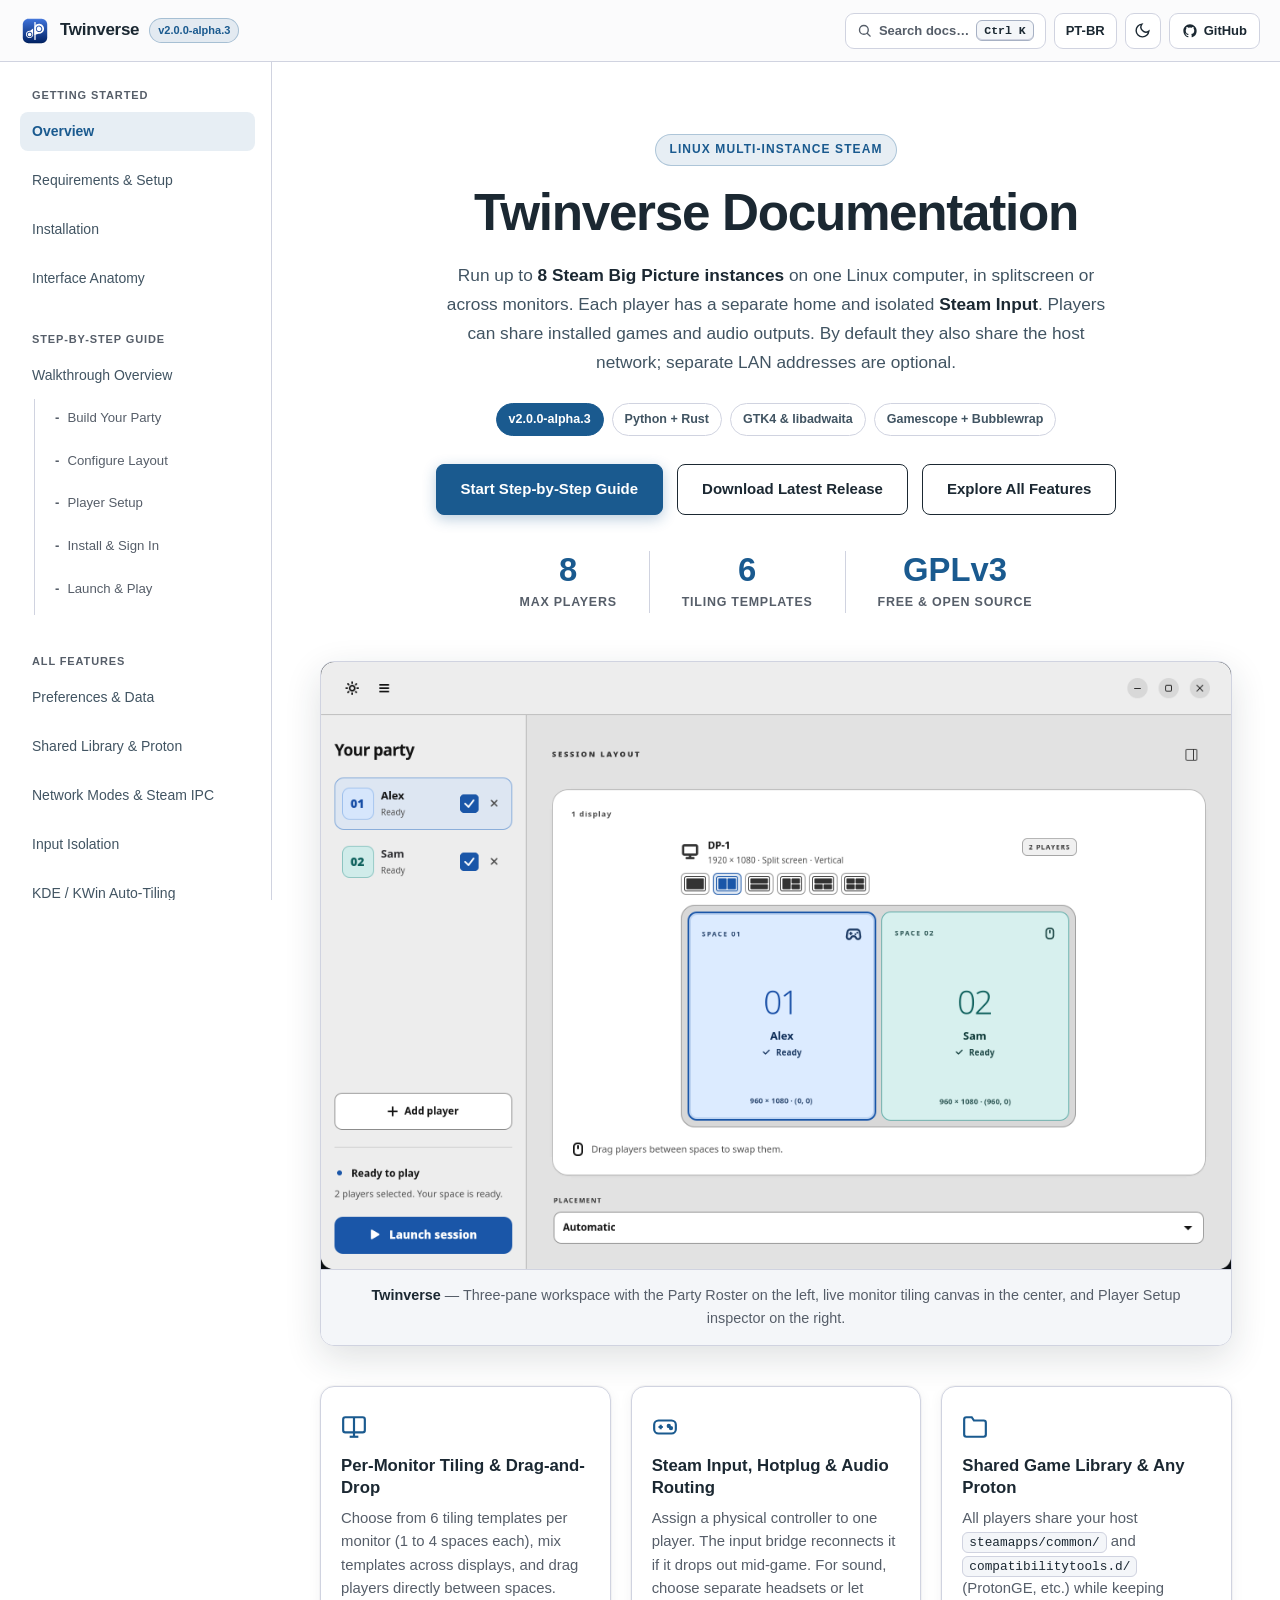
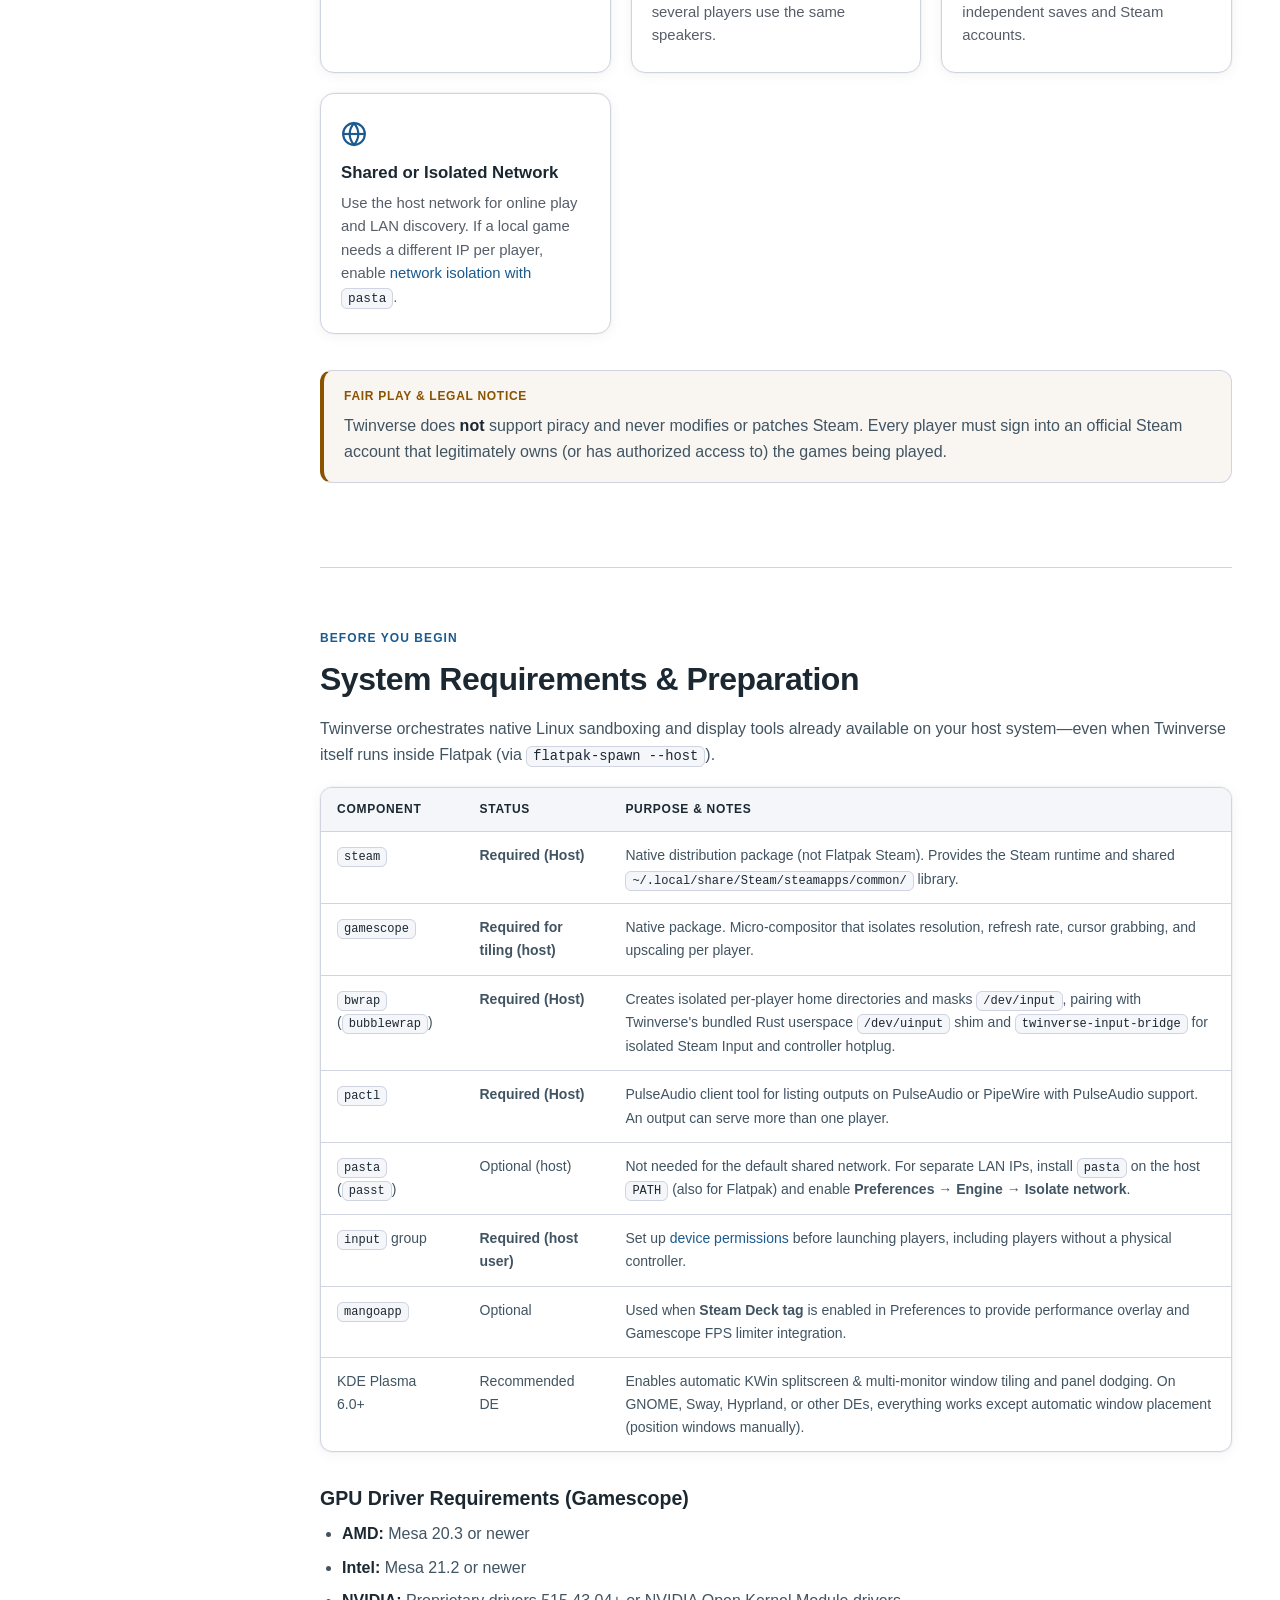
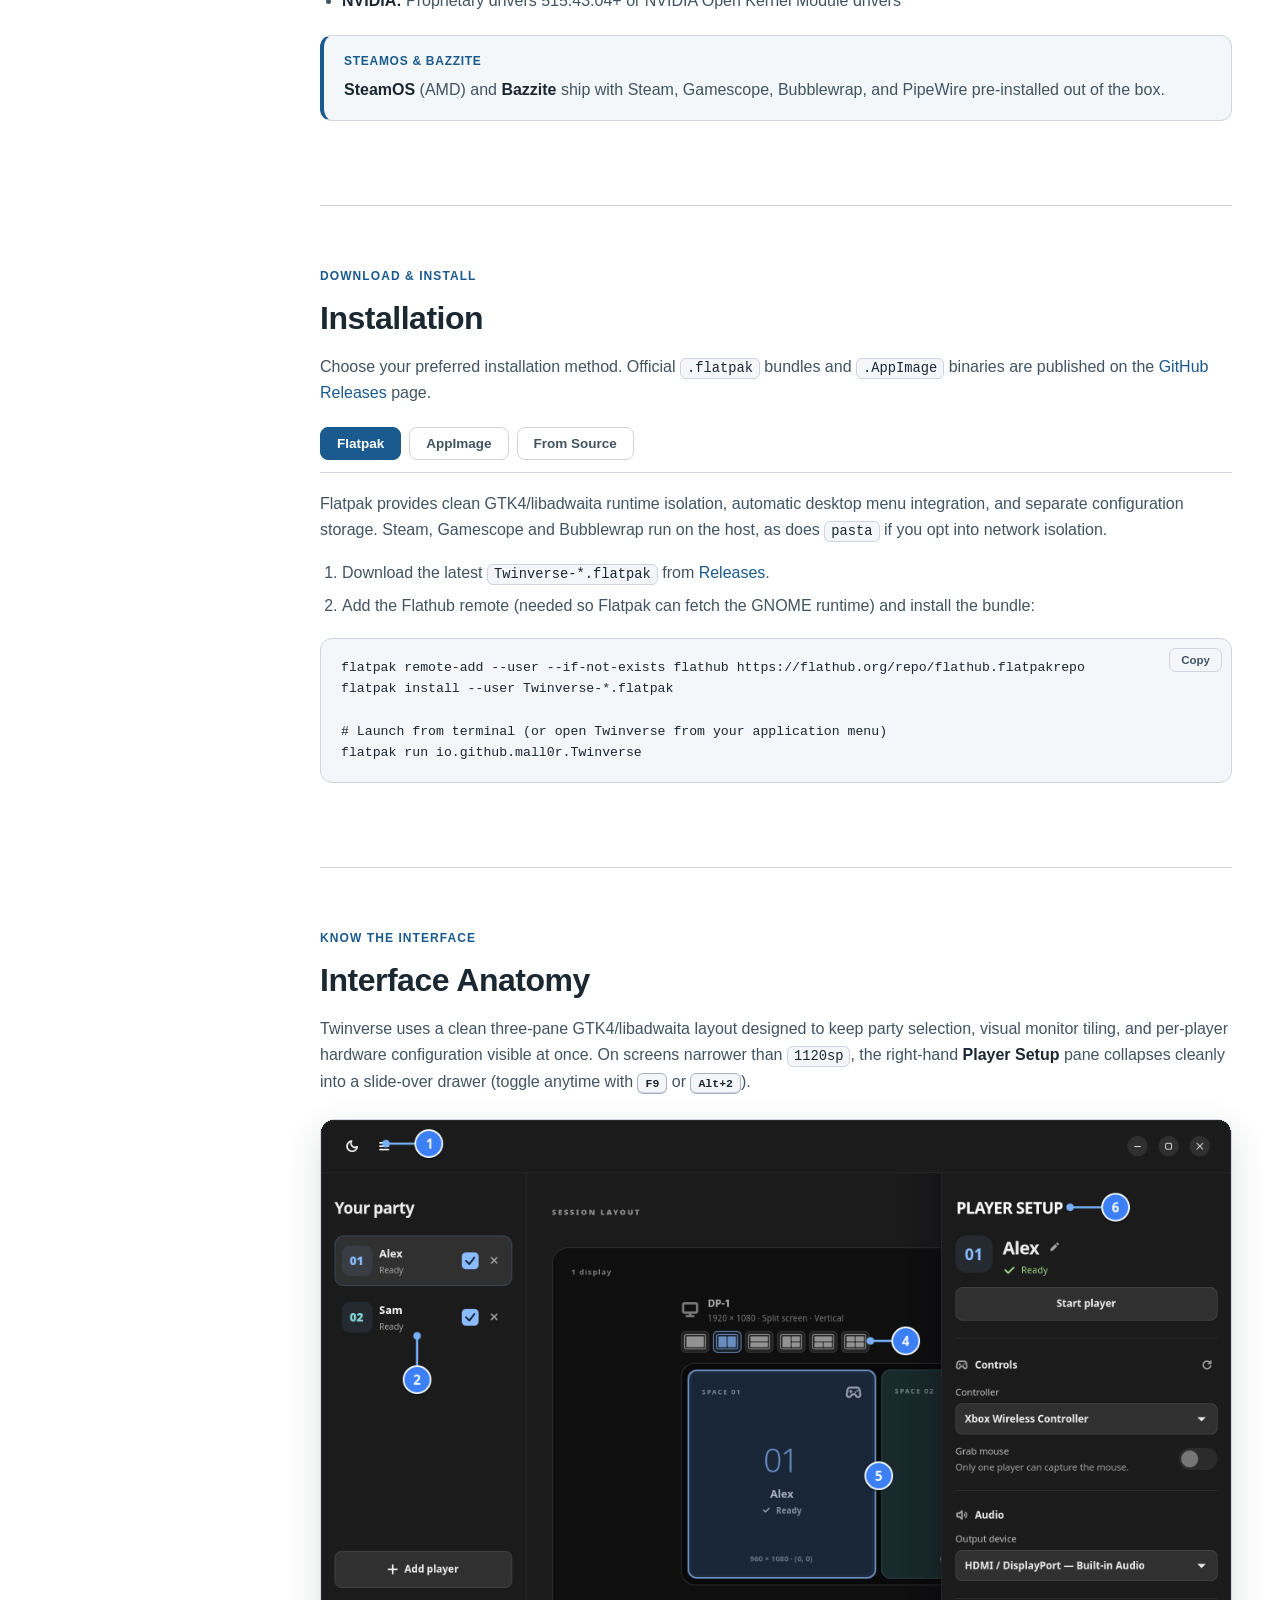
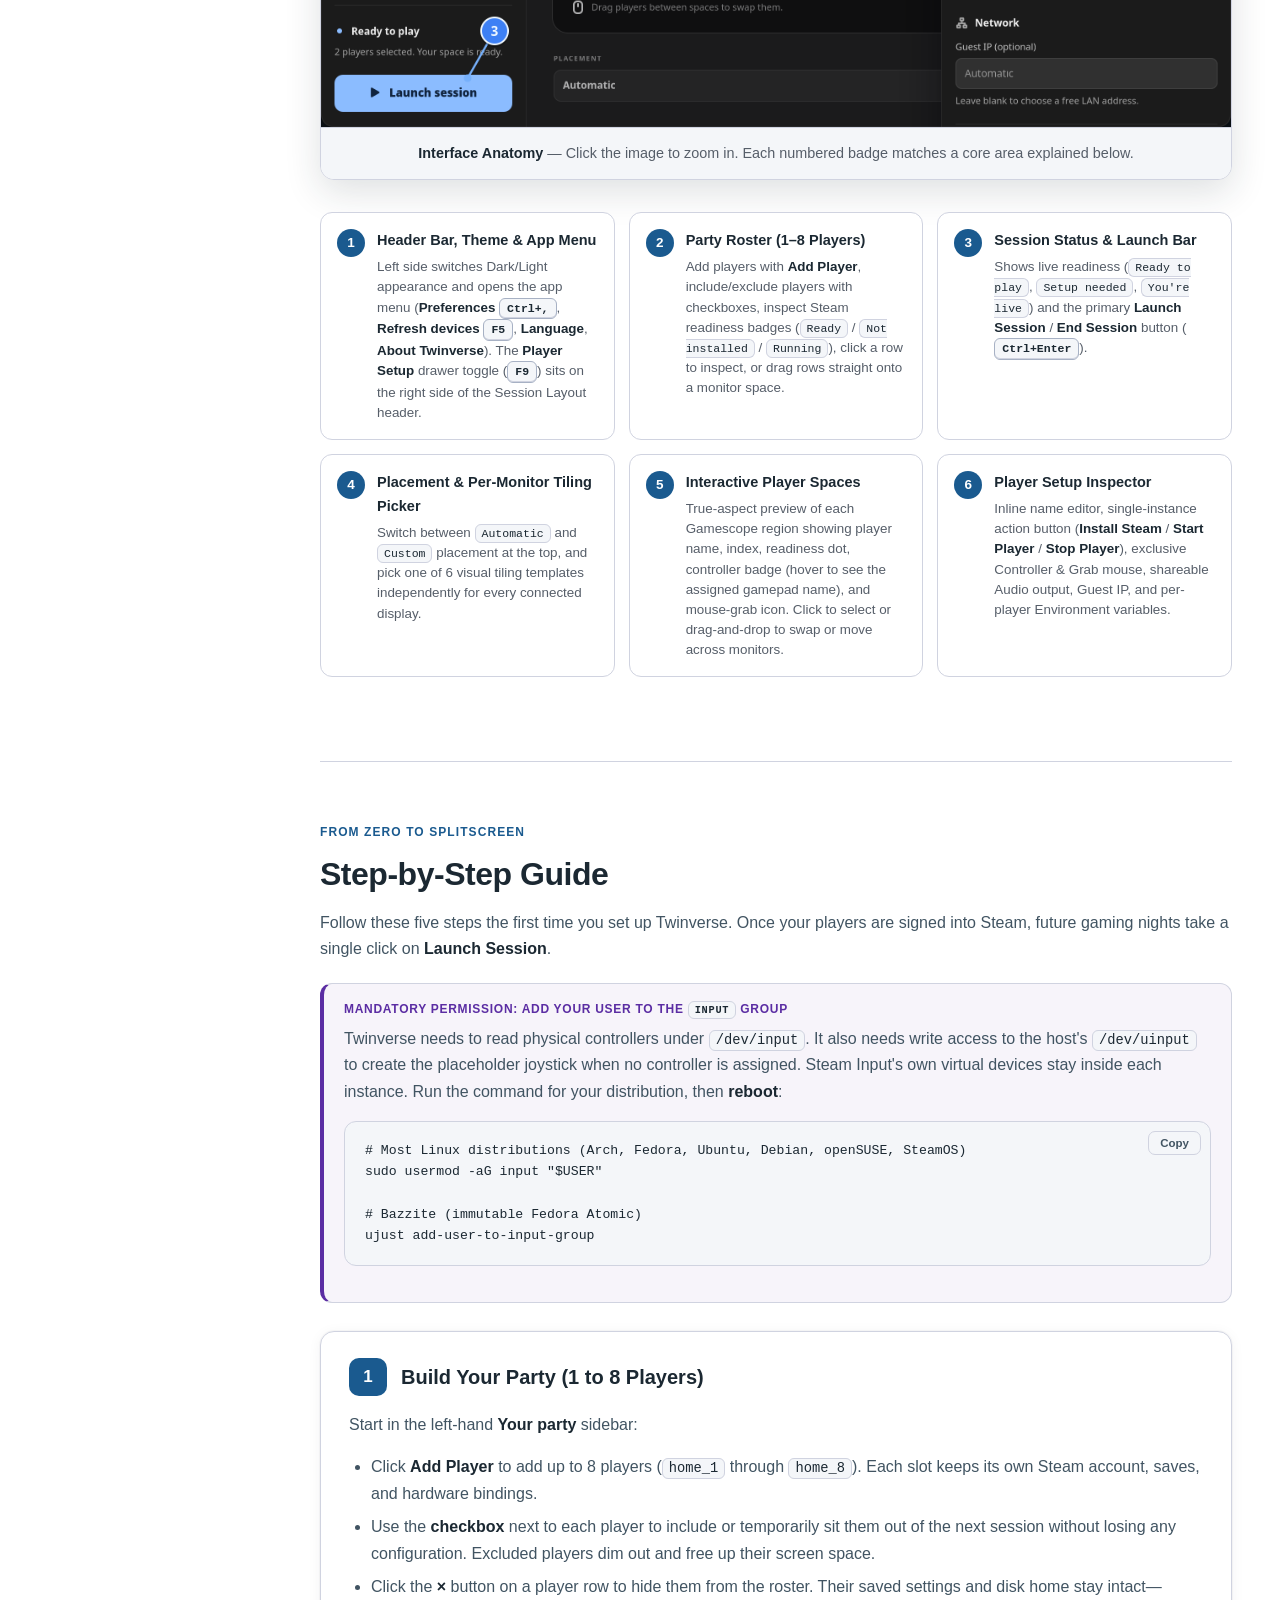
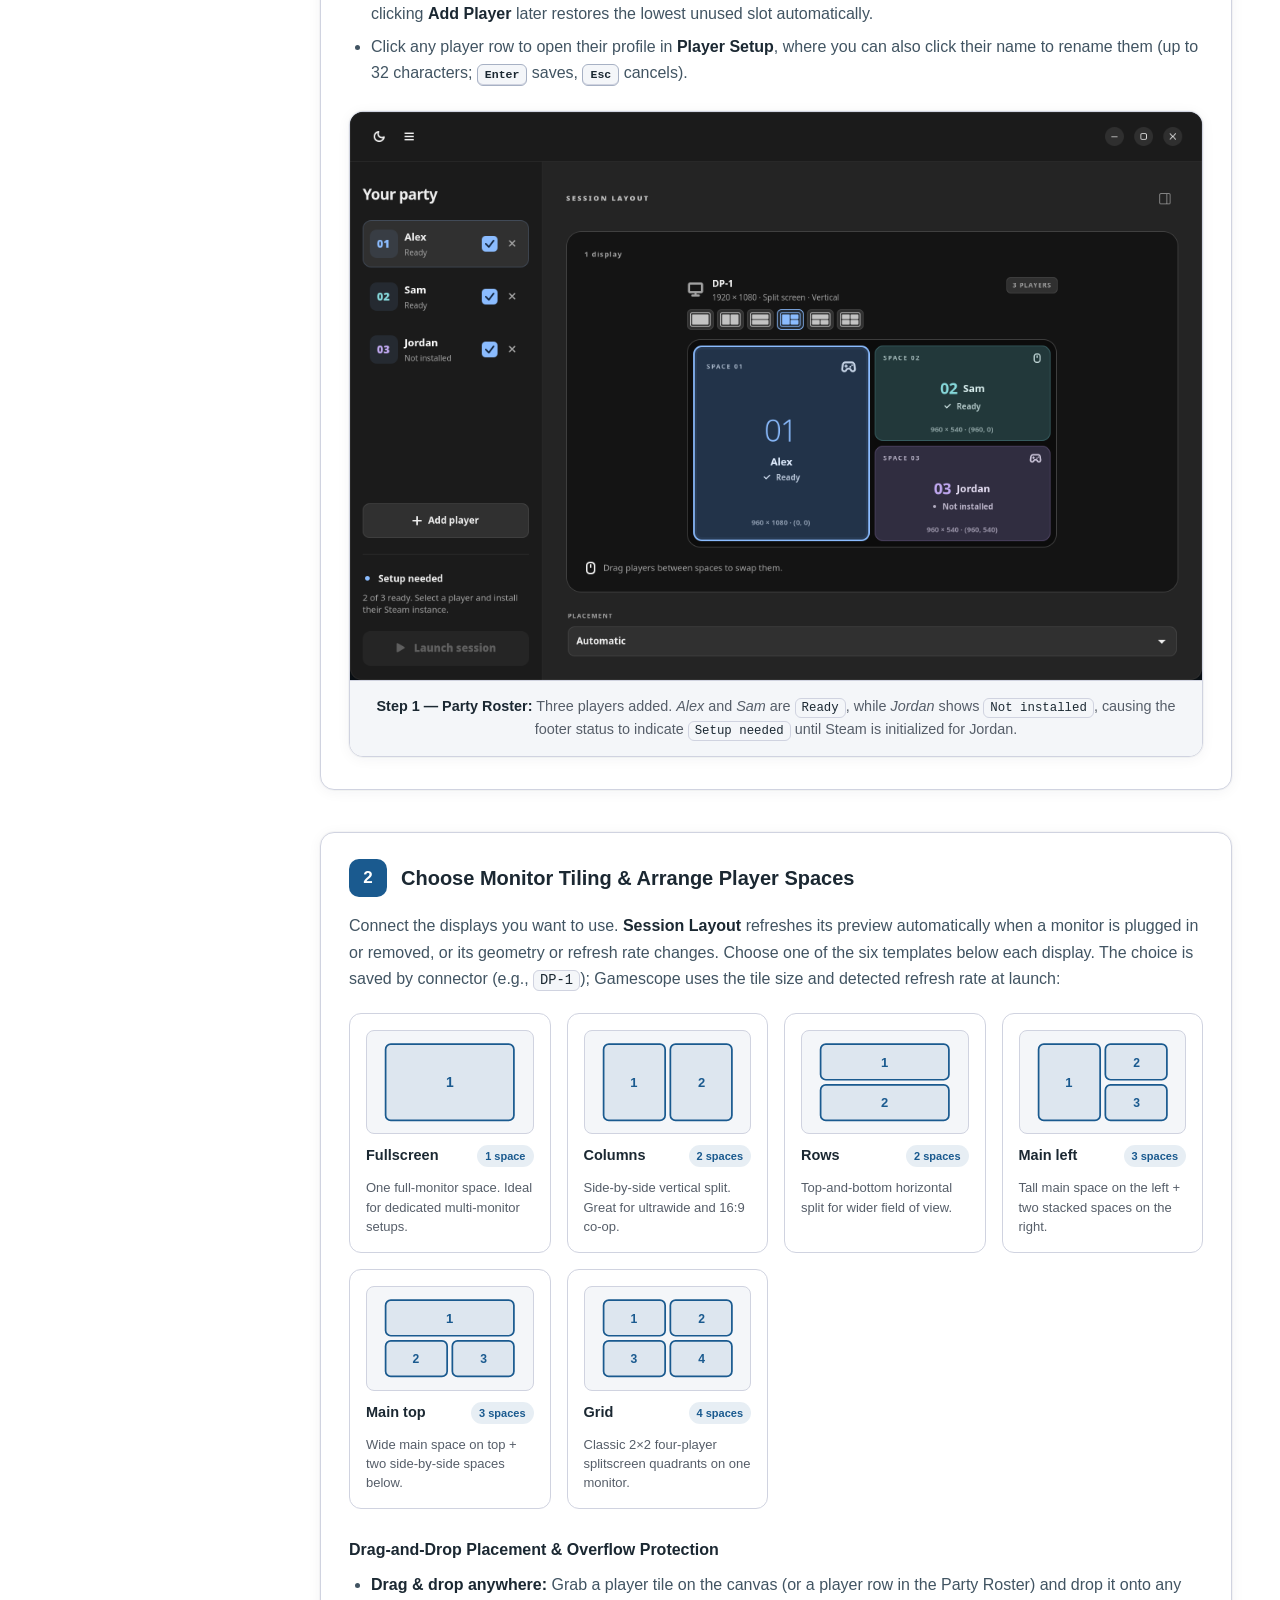
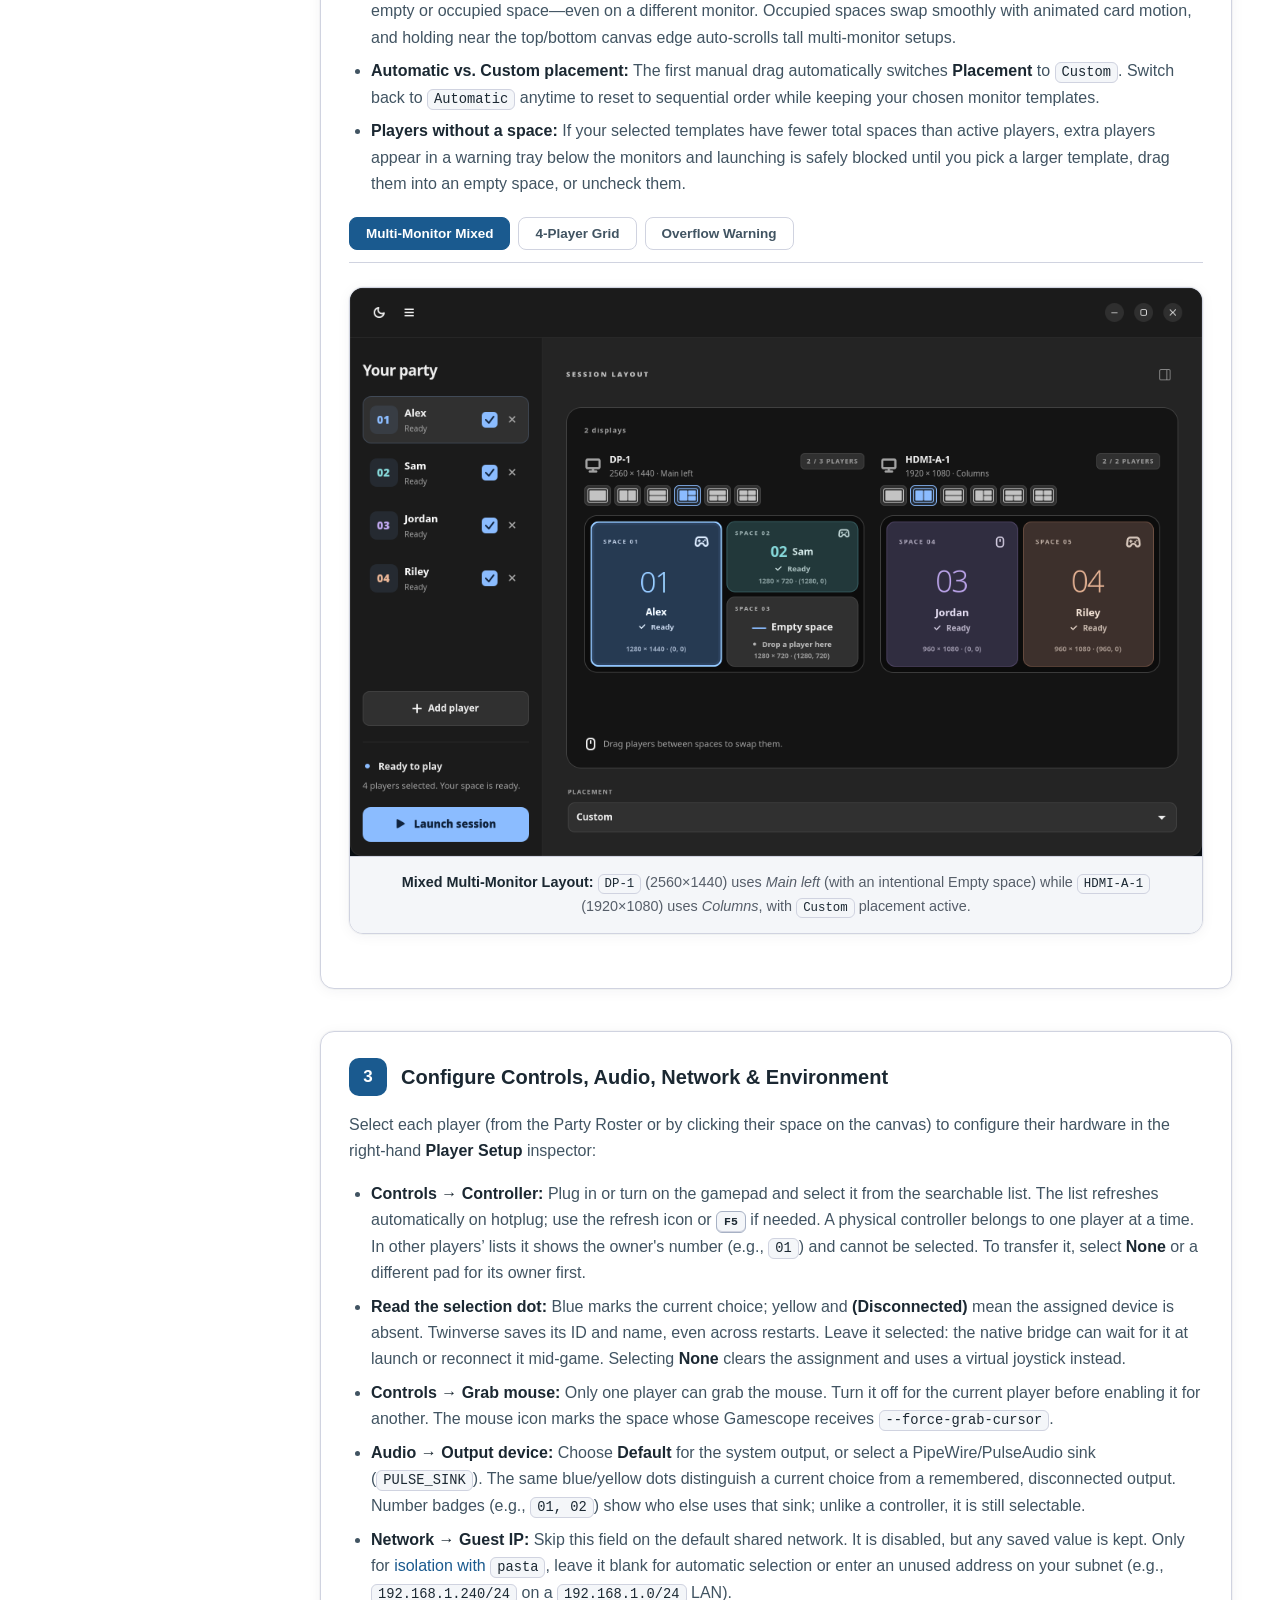
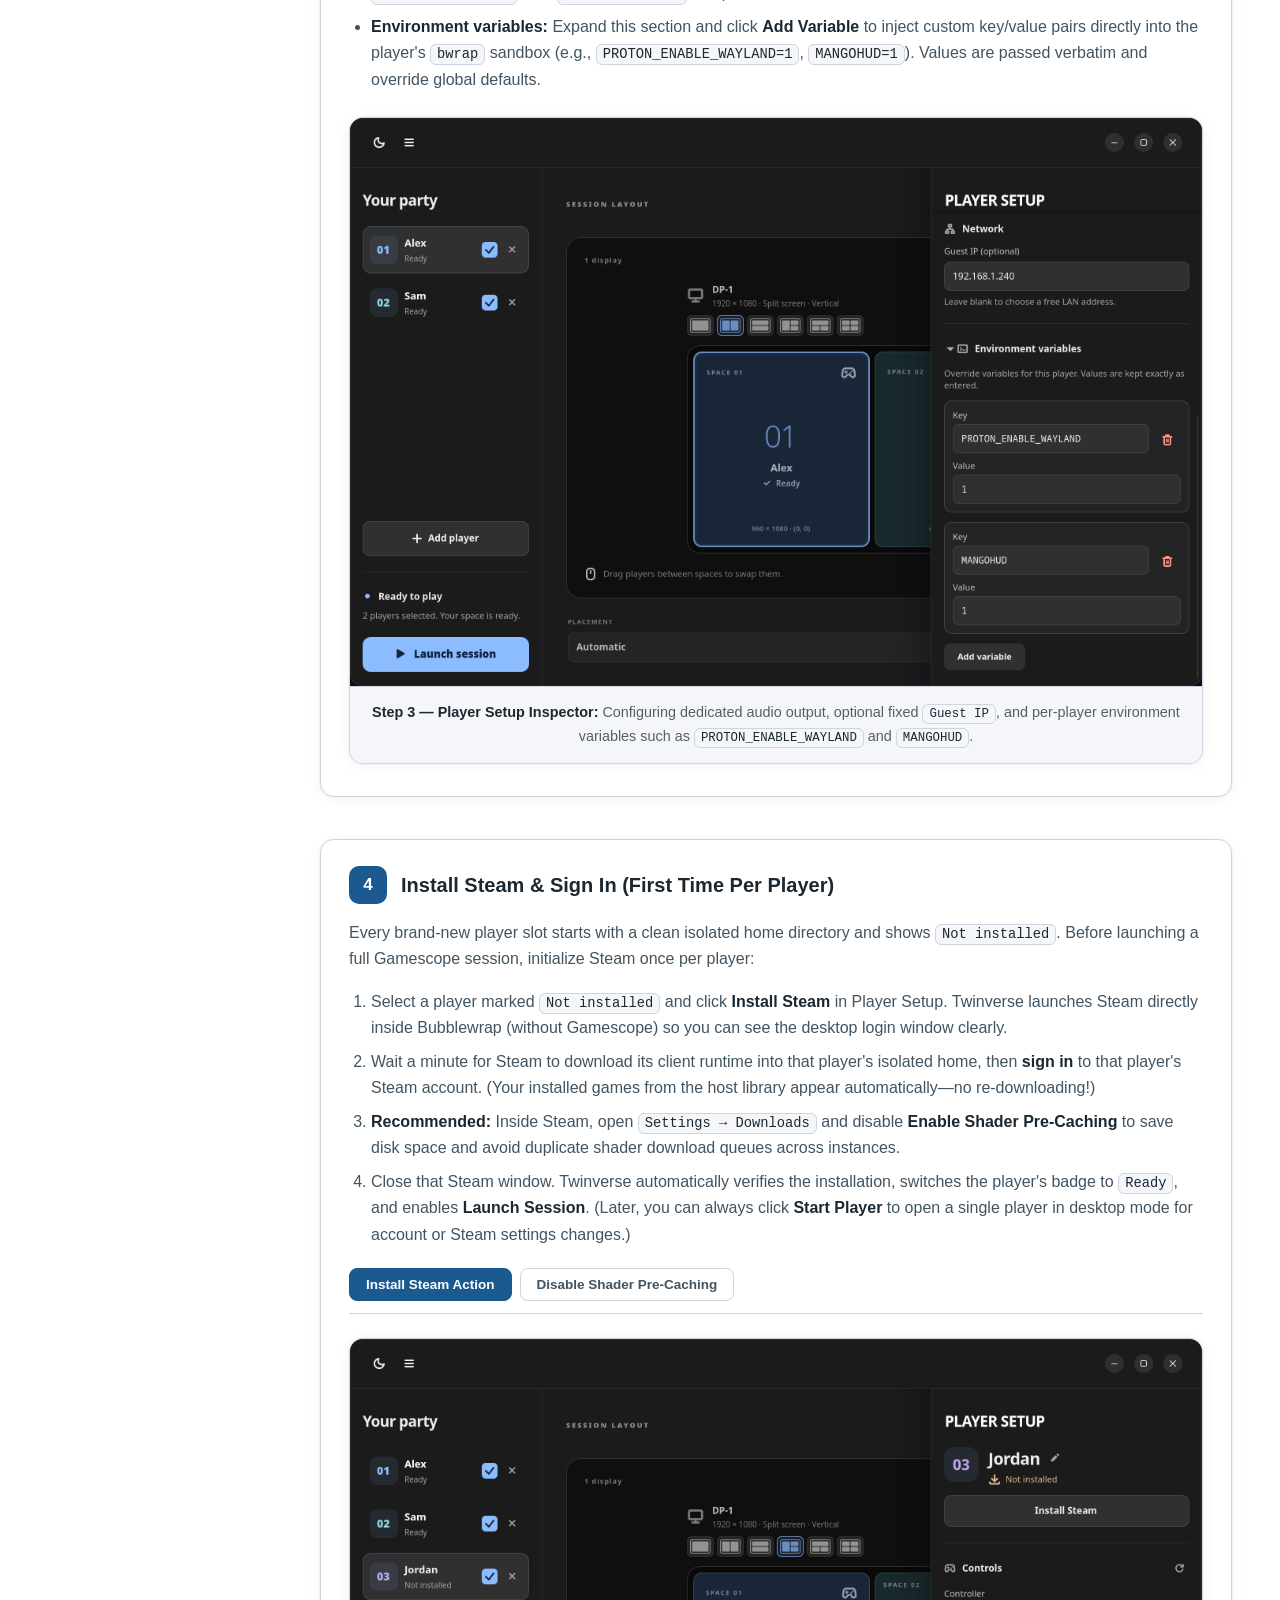
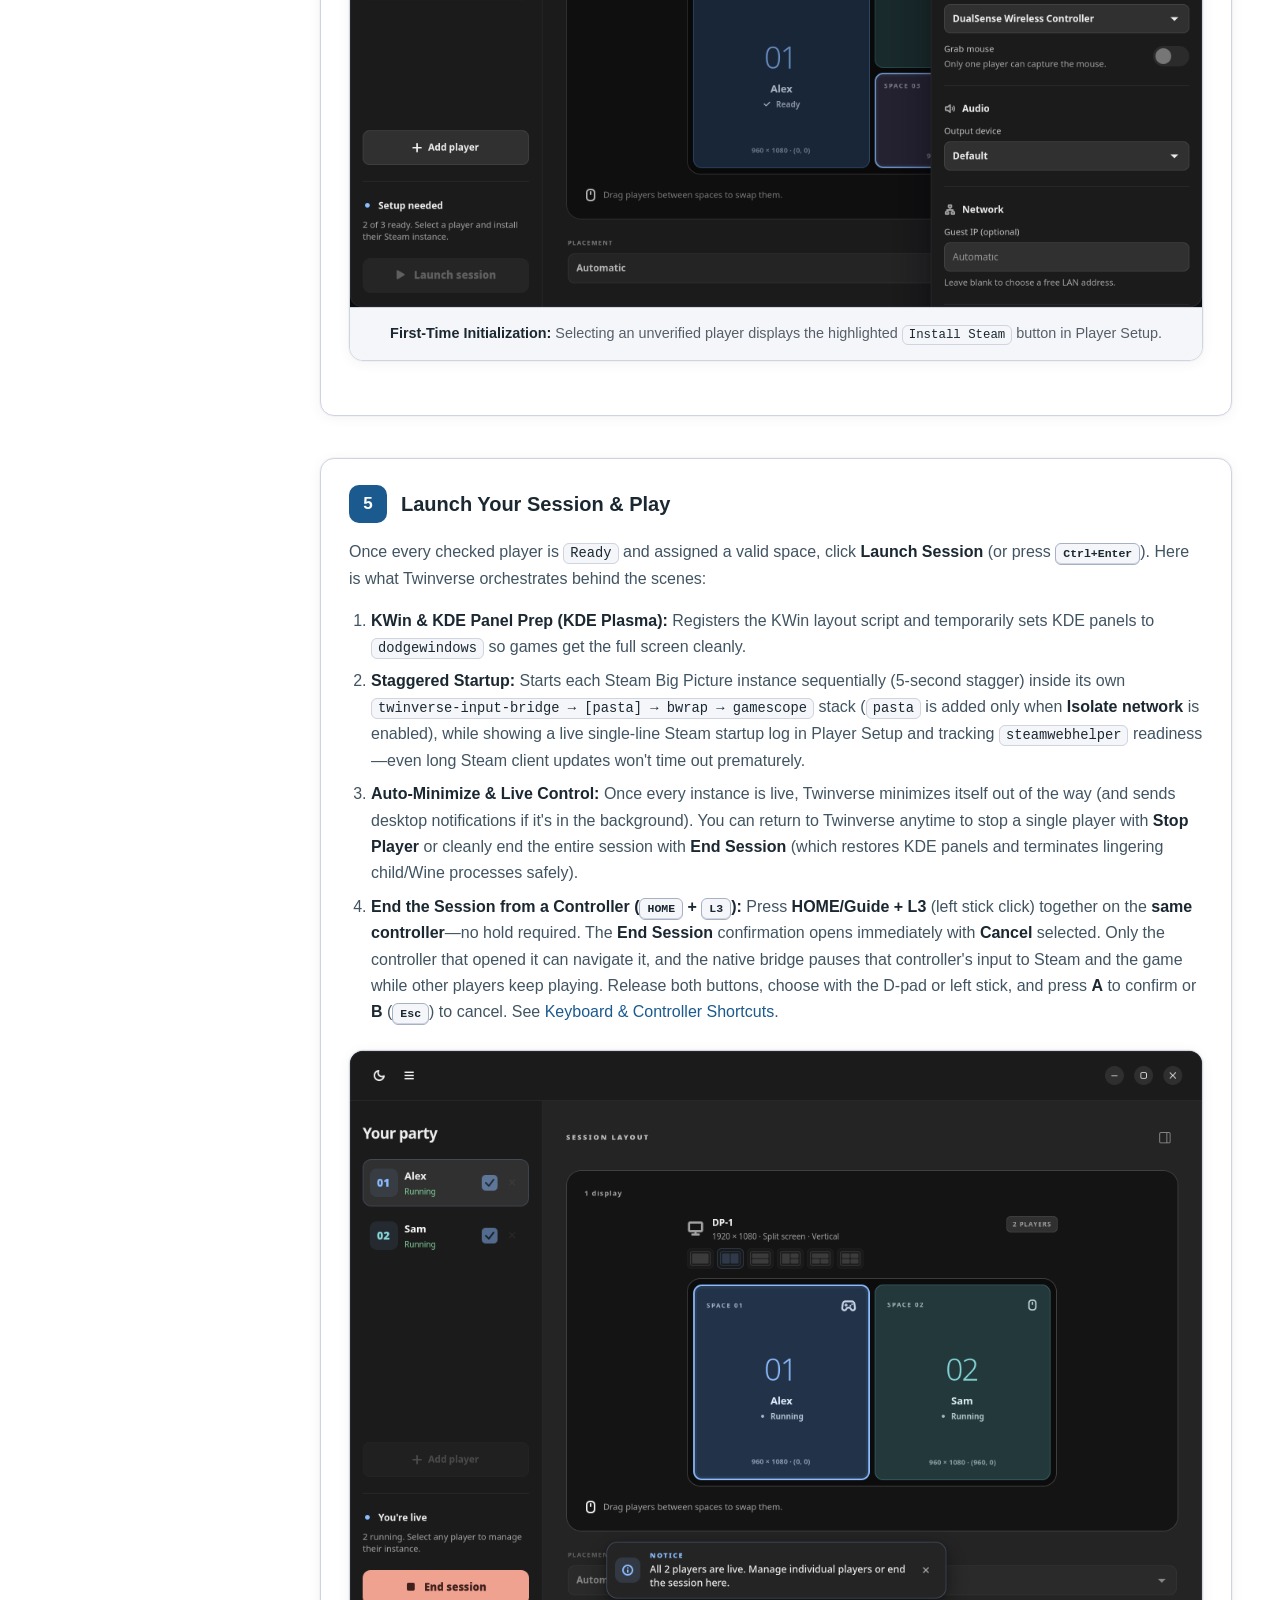
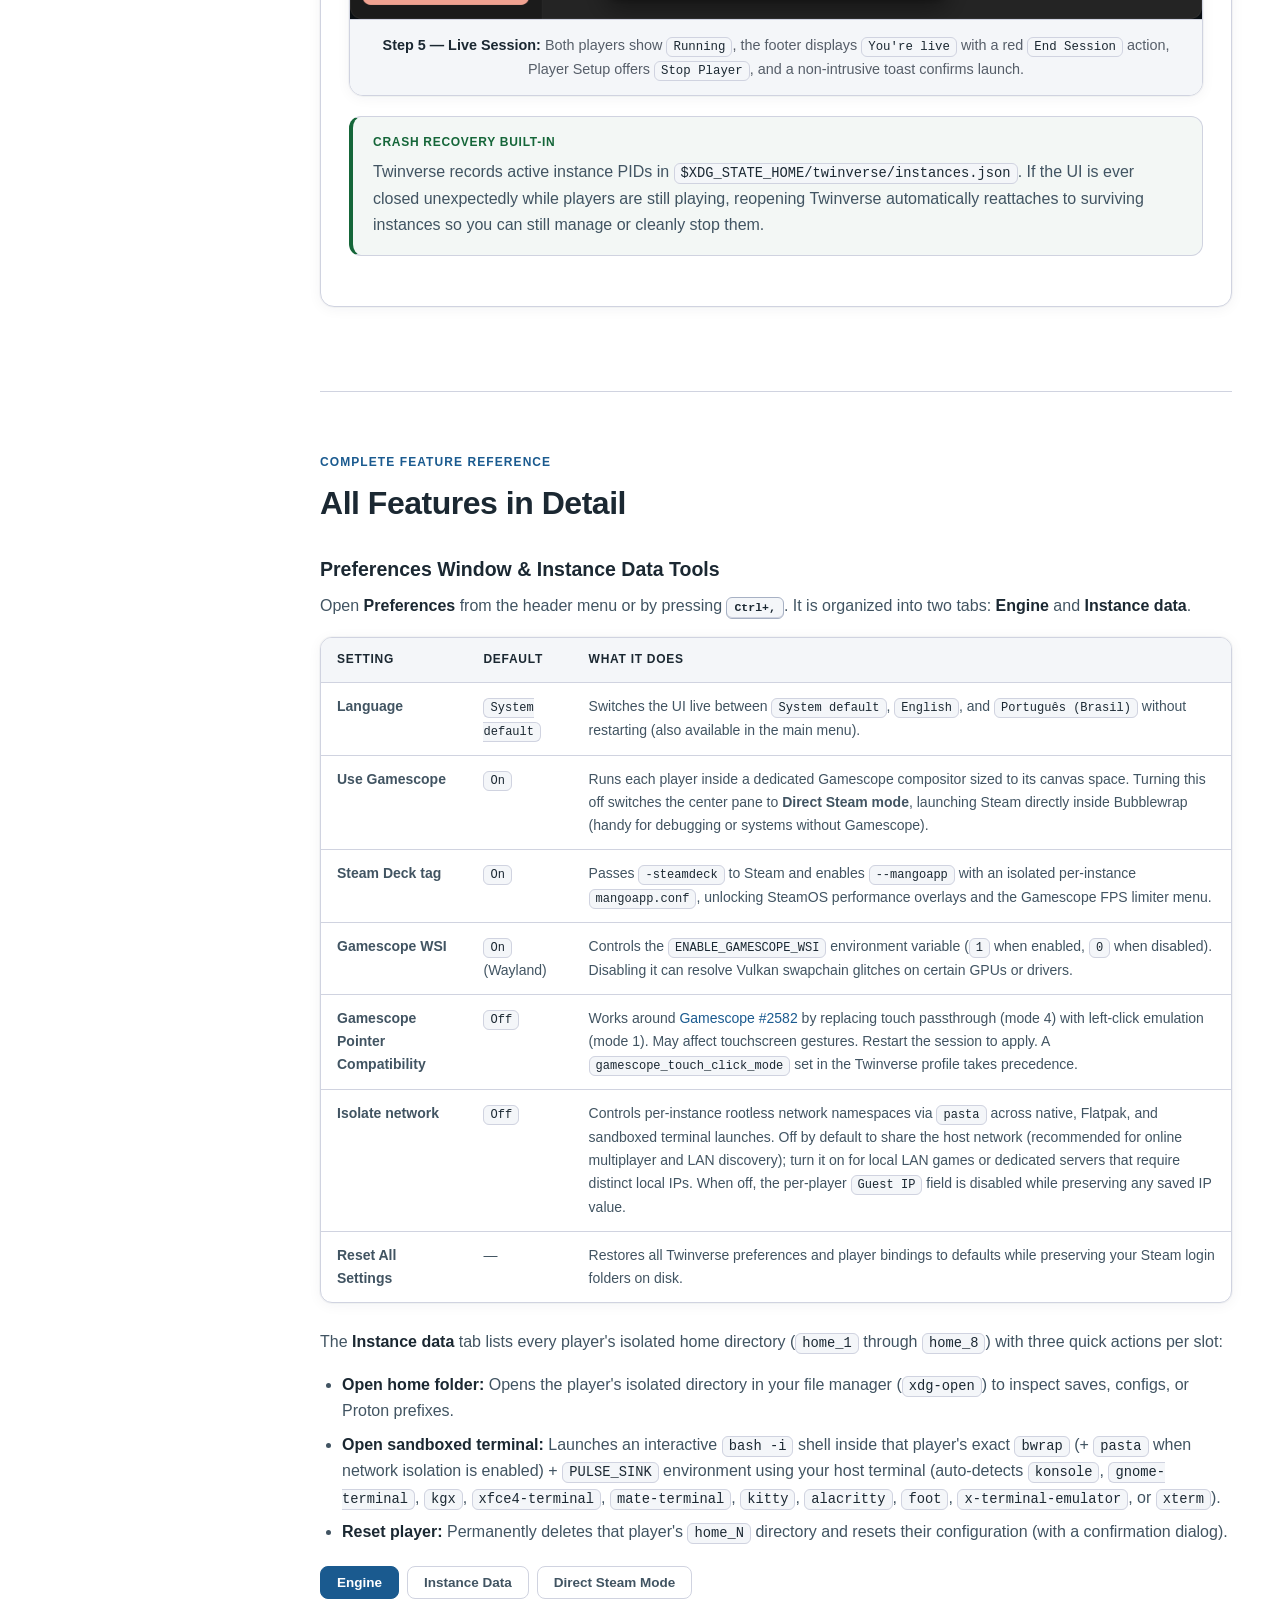
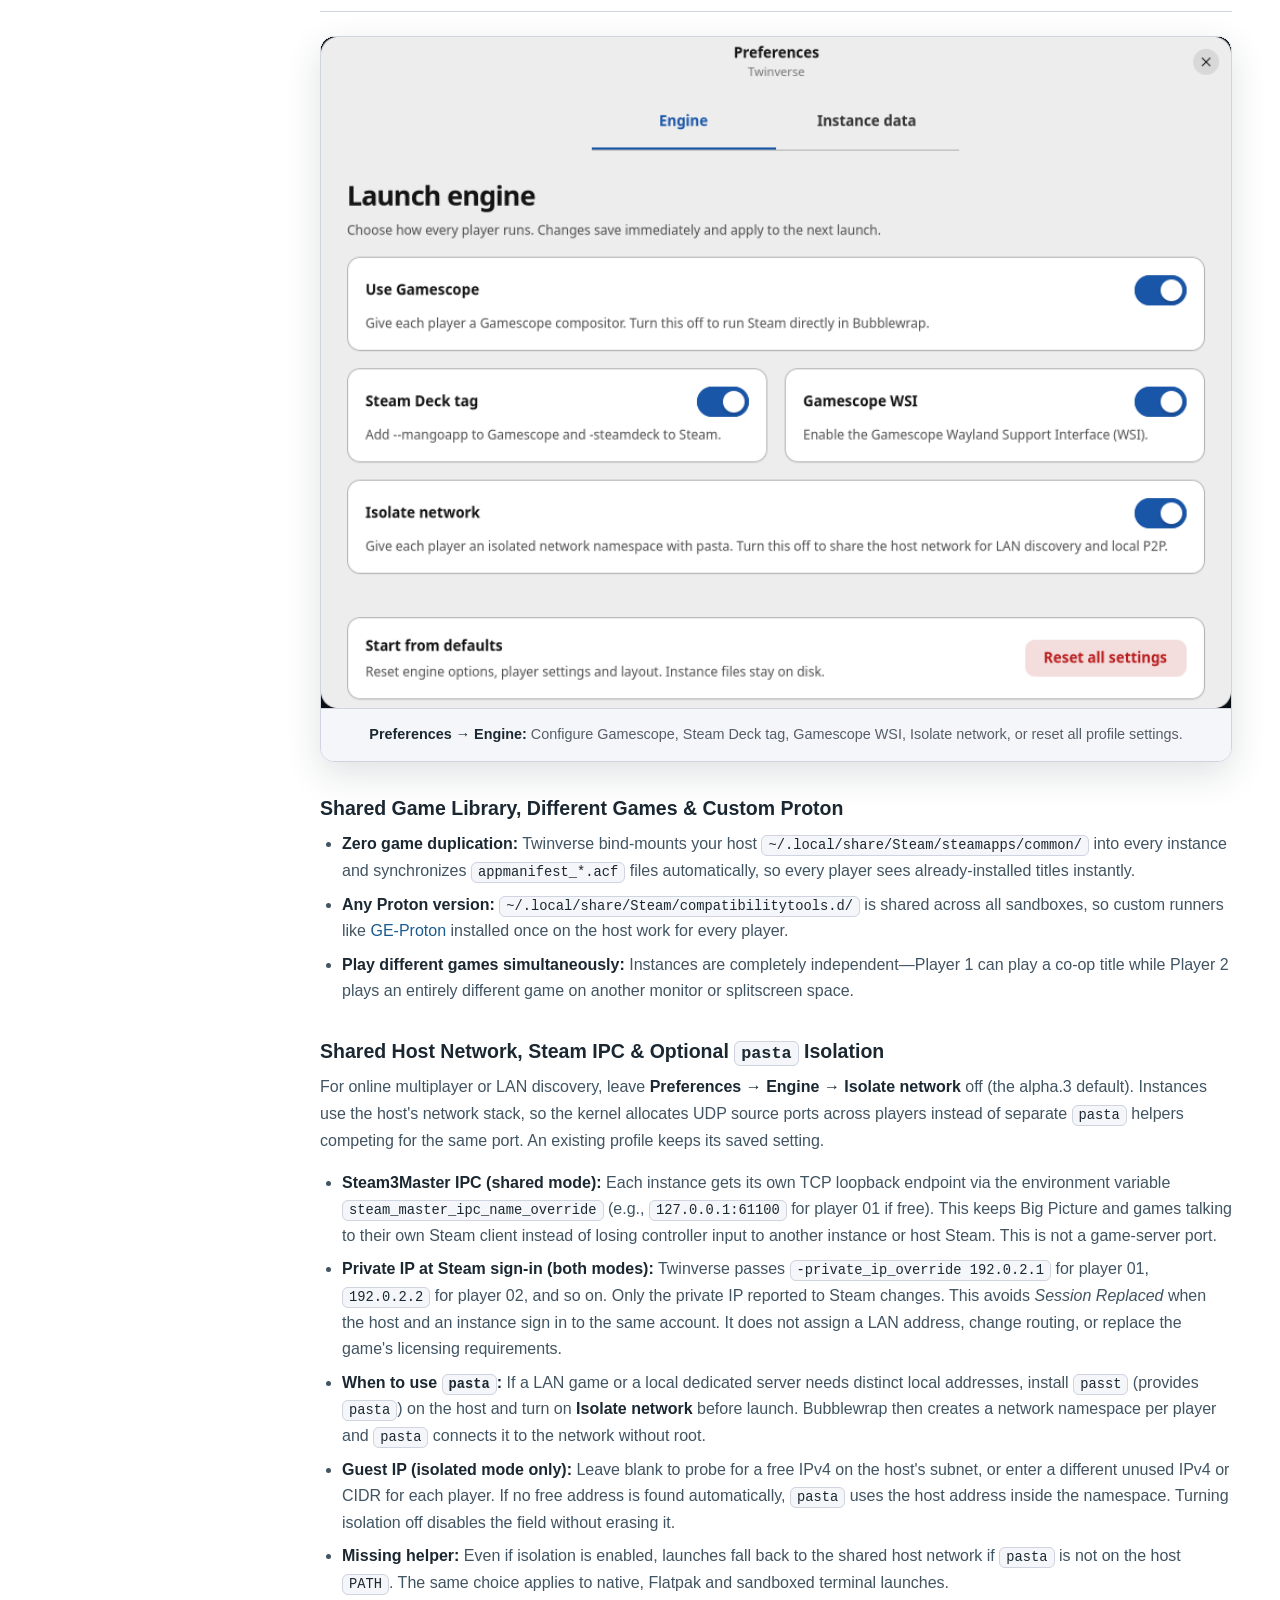
==== commit c15b3f68: "feat(gamescope): add opt-in pointer compatibility toggle" ====
--- a/docs/index.html
+++ b/docs/index.html
@@ -1046,6 +1046,14 @@
                   </td>
                 </tr>
                 <tr>
+                  <td><span data-lang-block="en"><strong>Gamescope Pointer Compatibility</strong></span><span data-lang-block="pt"><strong>Compatibilidade do ponteiro no Gamescope</strong></span></td>
+                  <td><span data-lang-block="en"><code>Off</code></span><span data-lang-block="pt"><code>Desativado</code></span></td>
+                  <td>
+                    <span data-lang-block="en">Works around <a href="https://github.com/ValveSoftware/gamescope/issues/2582">Gamescope #2582</a> by replacing touch passthrough (mode 4) with left-click emulation (mode 1). May affect touchscreen gestures. Restart the session to apply. A <code>gamescope_touch_click_mode</code> set in the Twinverse profile takes precedence.</span>
+                    <span data-lang-block="pt">Contorna a <a href="https://github.com/ValveSoftware/gamescope/issues/2582">issue #2582 do Gamescope</a> ao substituir o repasse de toque (modo 4) pela emulação de clique esquerdo (modo 1). Pode afetar gestos na tela sensível ao toque. Reinicie a sessão para aplicar. Uma variável <code>gamescope_touch_click_mode</code> definida no perfil do Twinverse tem prioridade.</span>
+                  </td>
+                </tr>
+                <tr>
                   <td><strong>Isolate network</strong></td>
                   <td><code>Off</code></td>
                   <td>
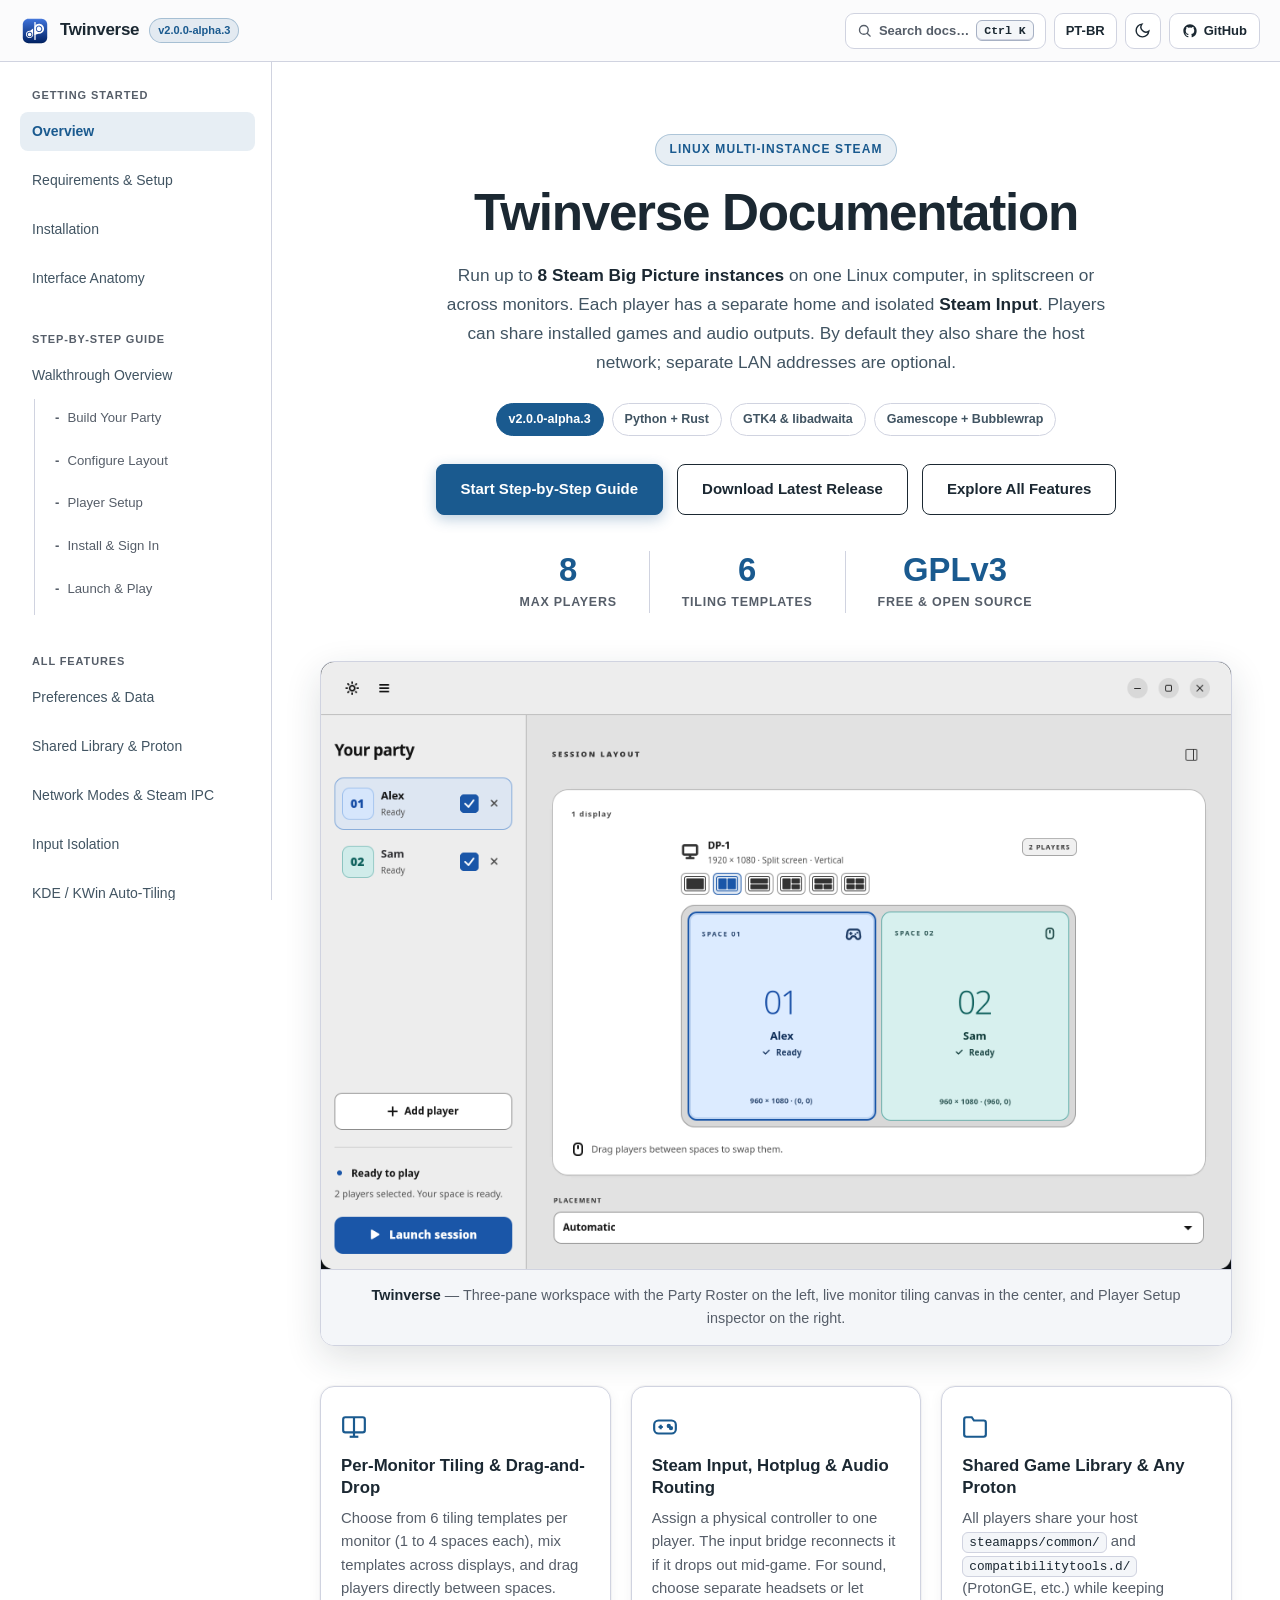
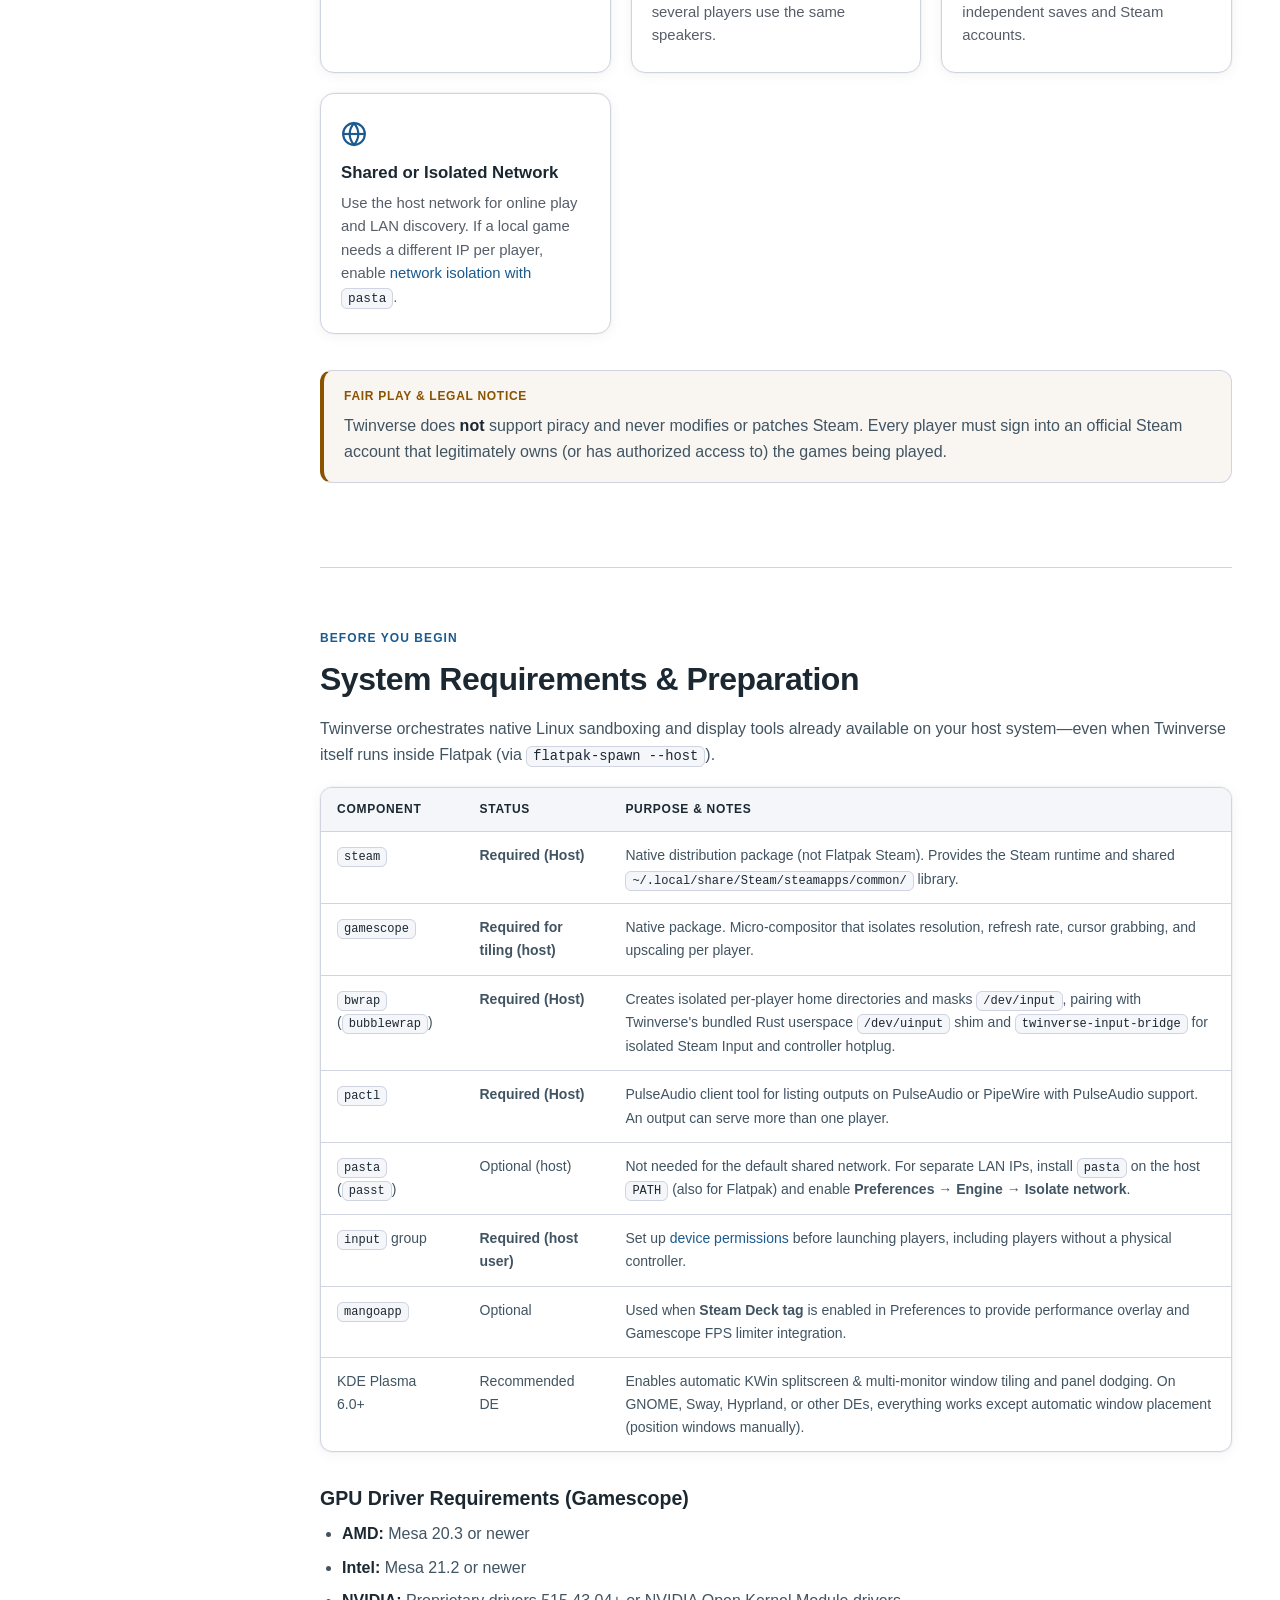
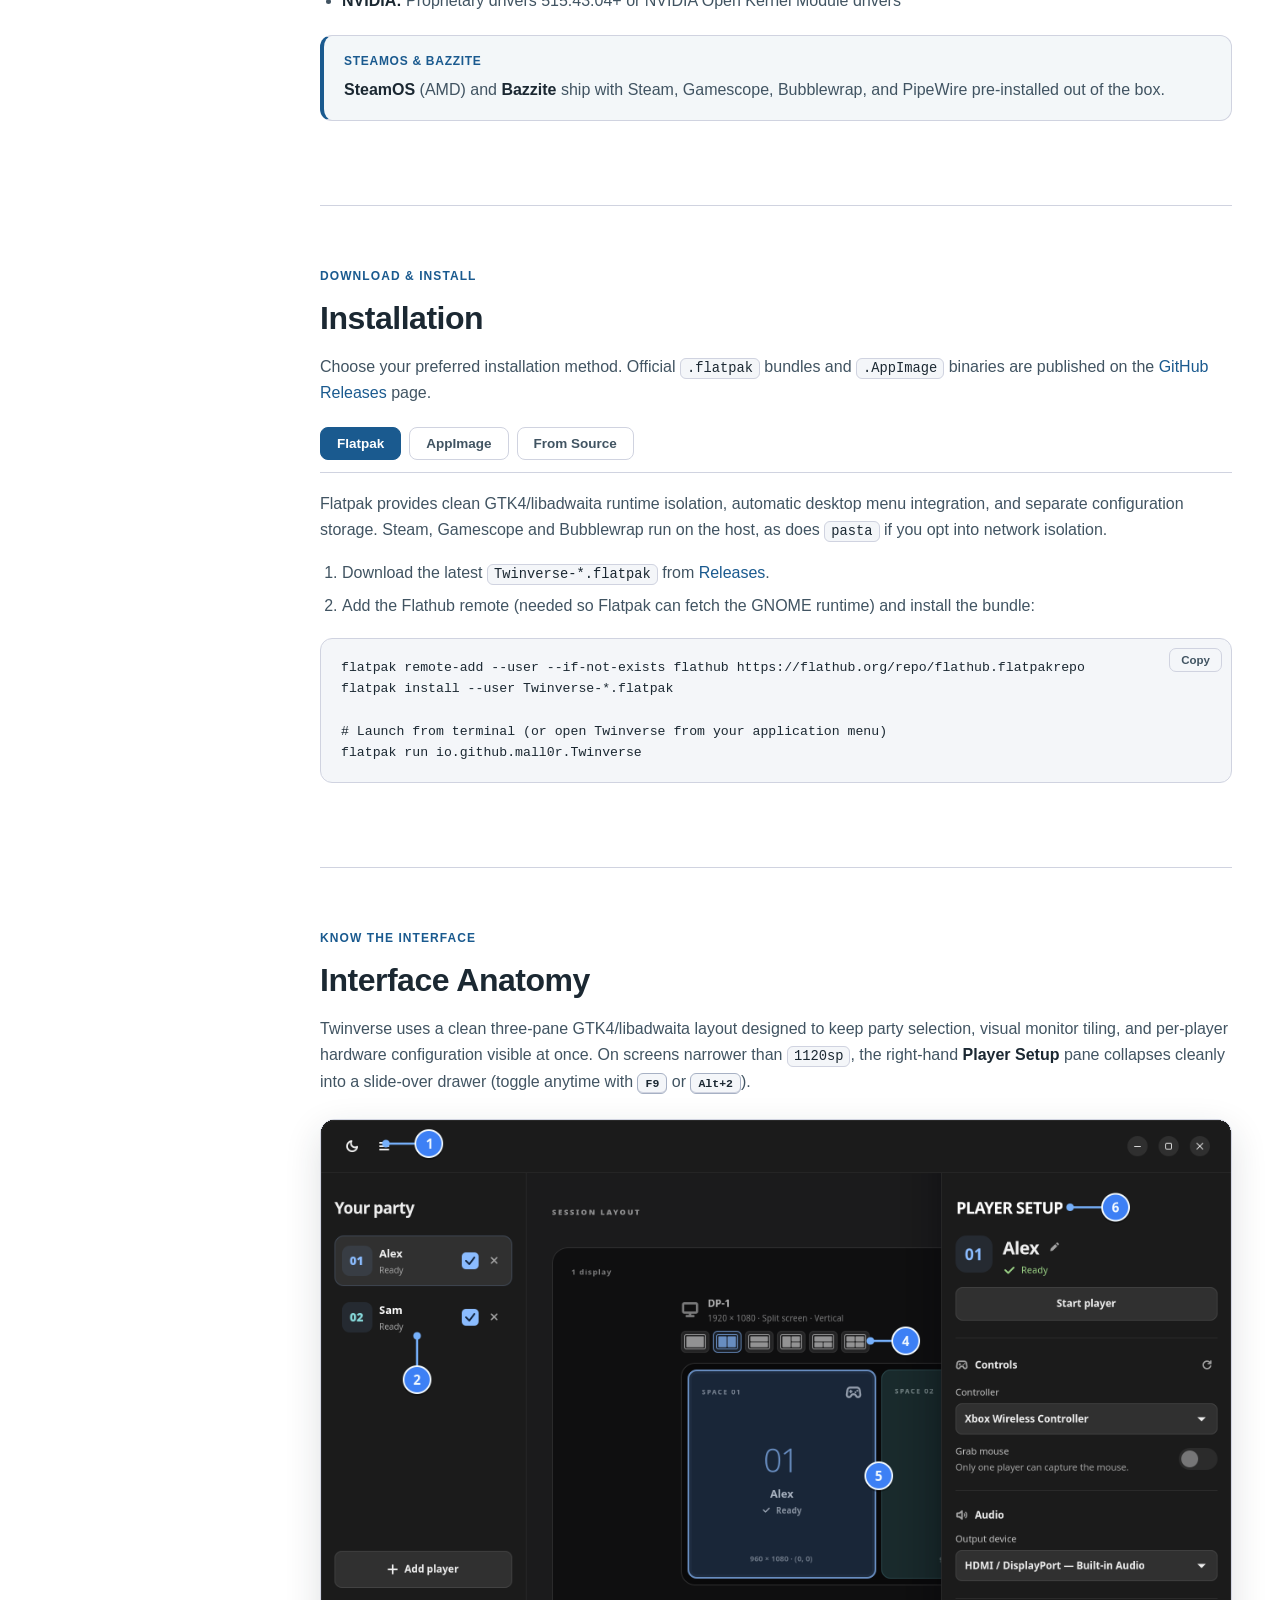
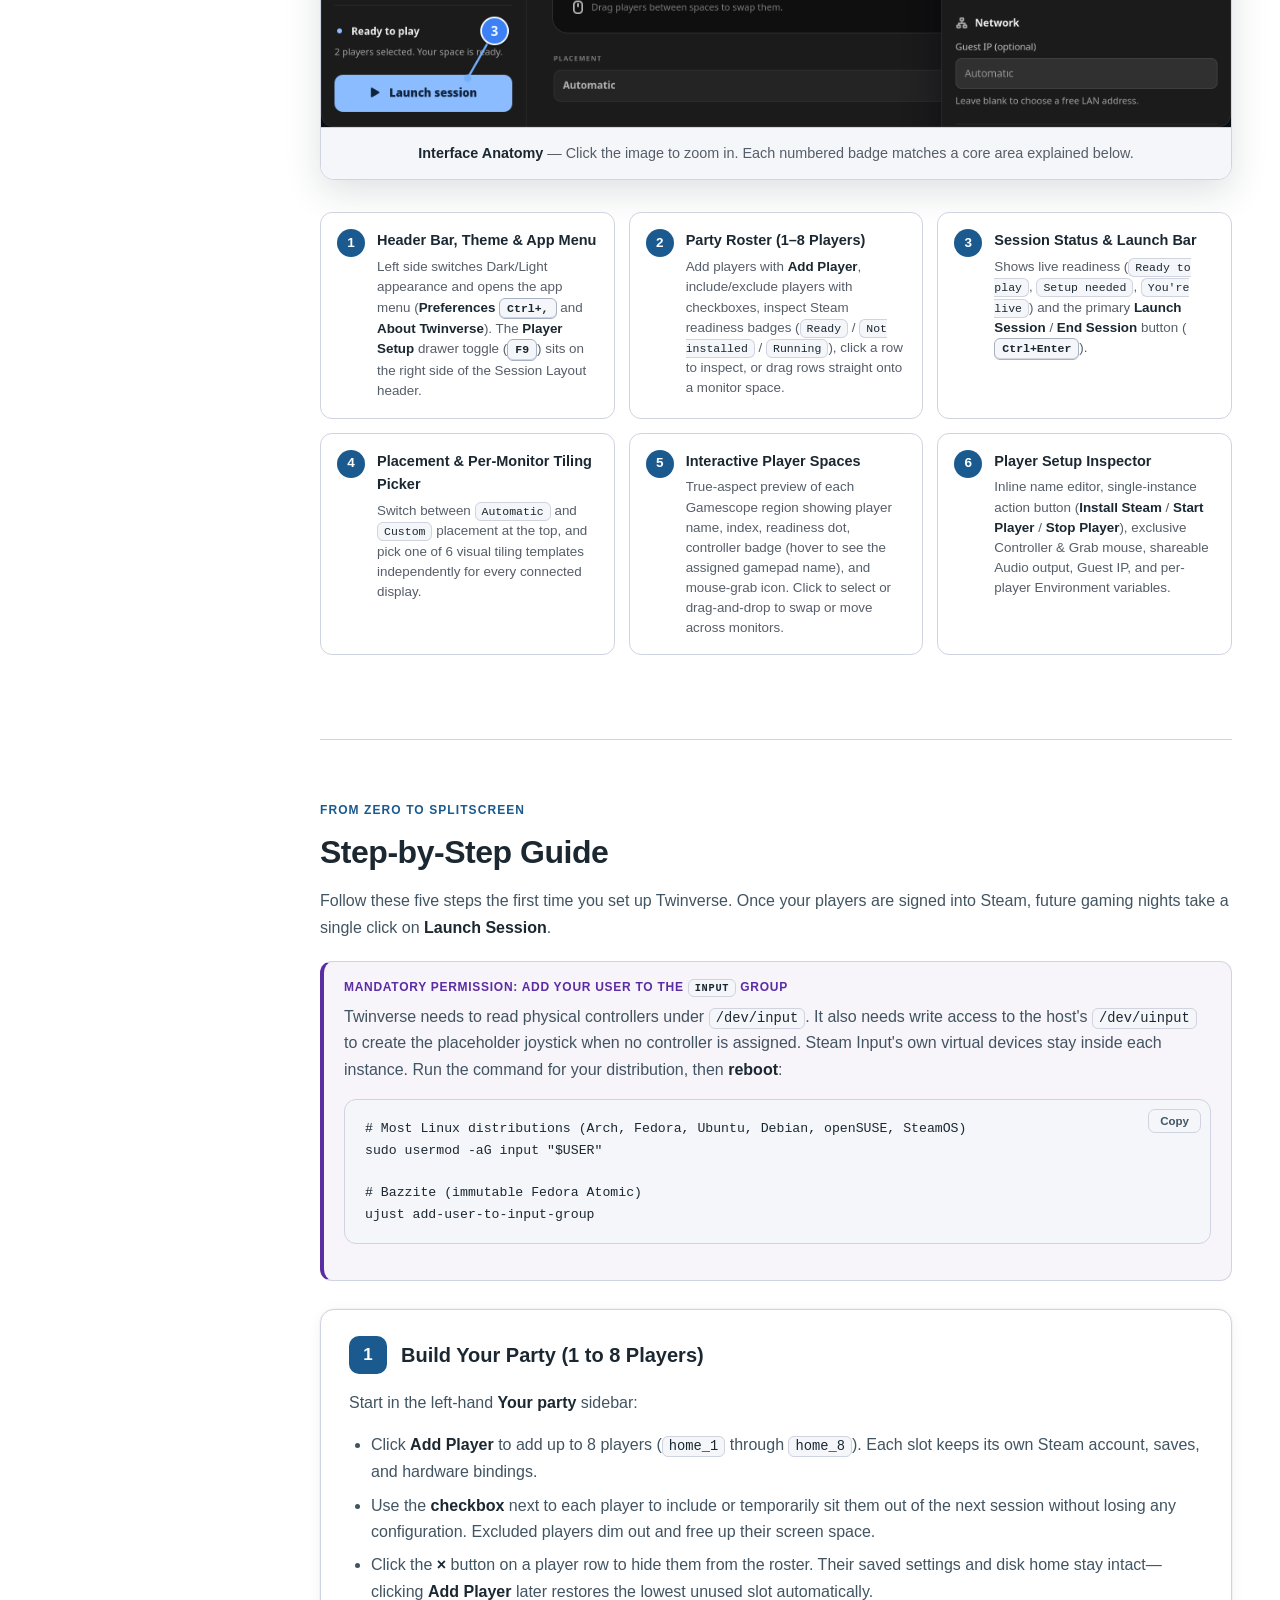
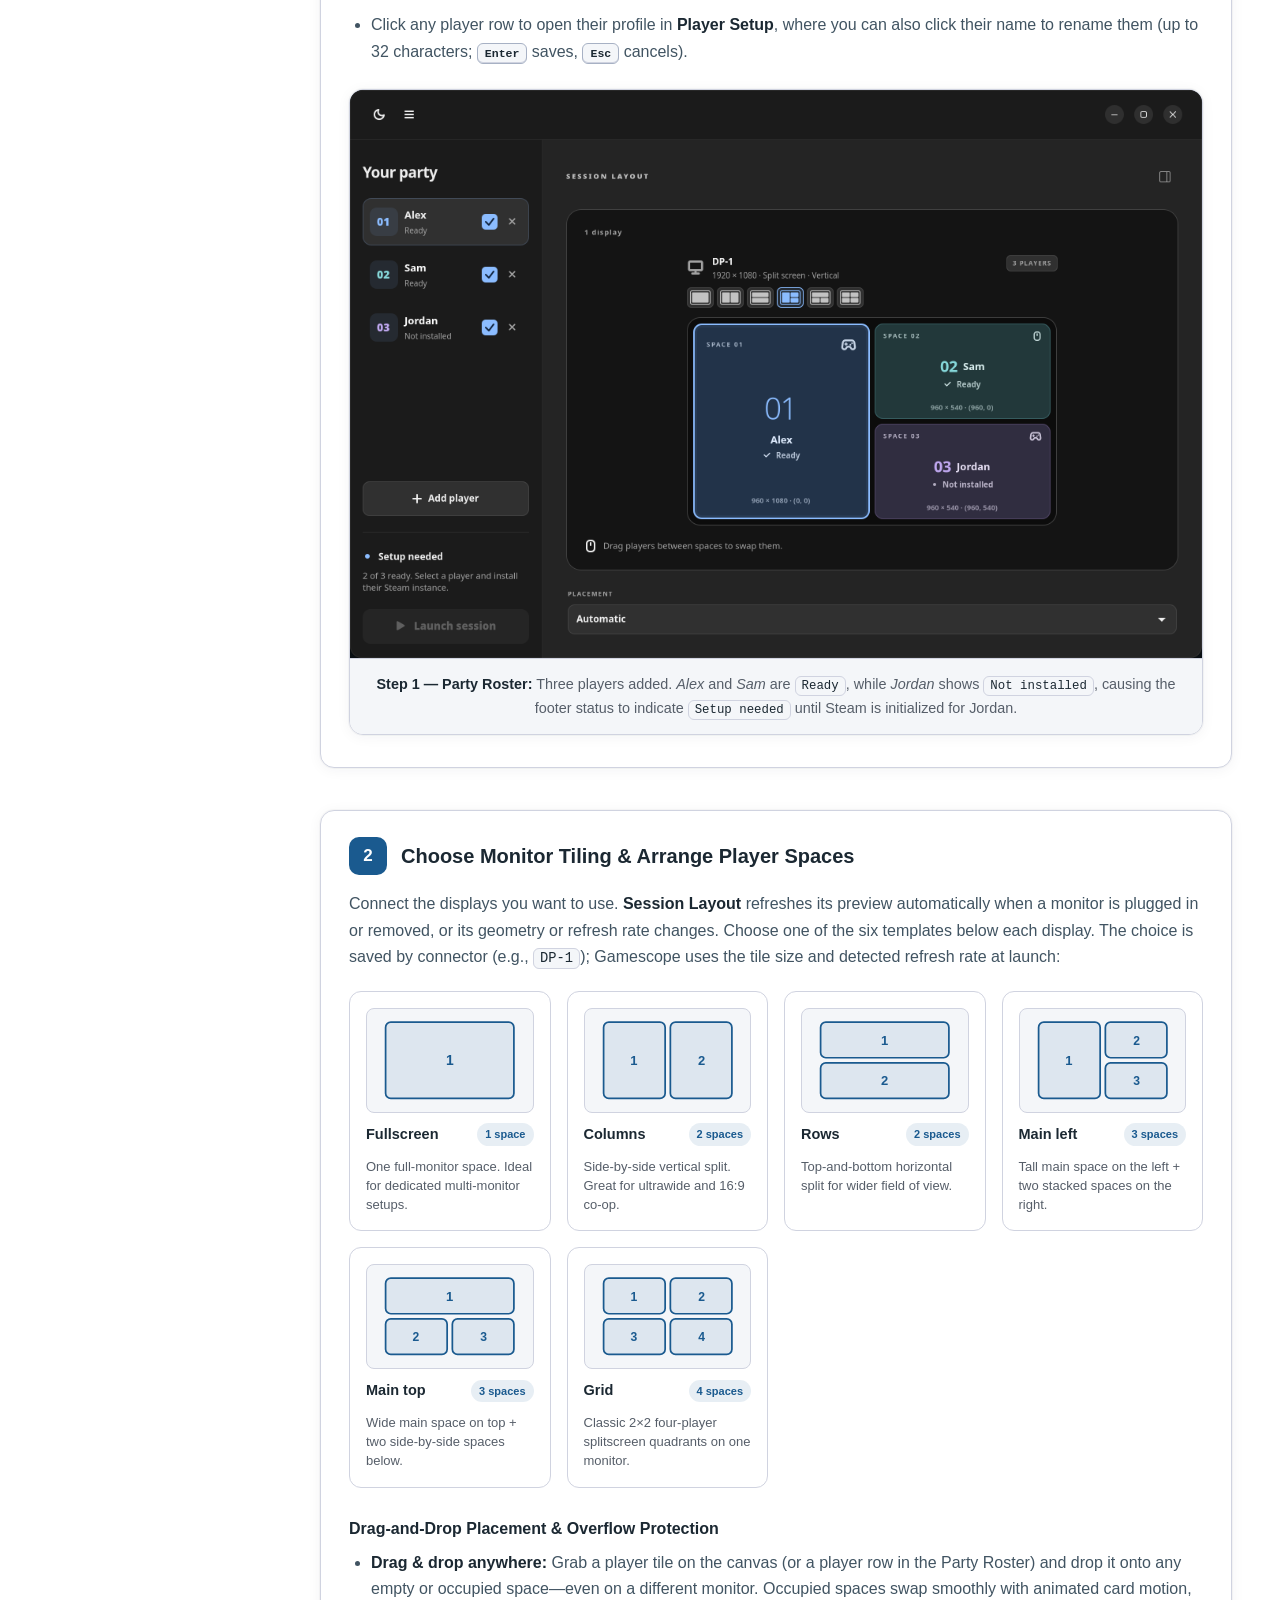
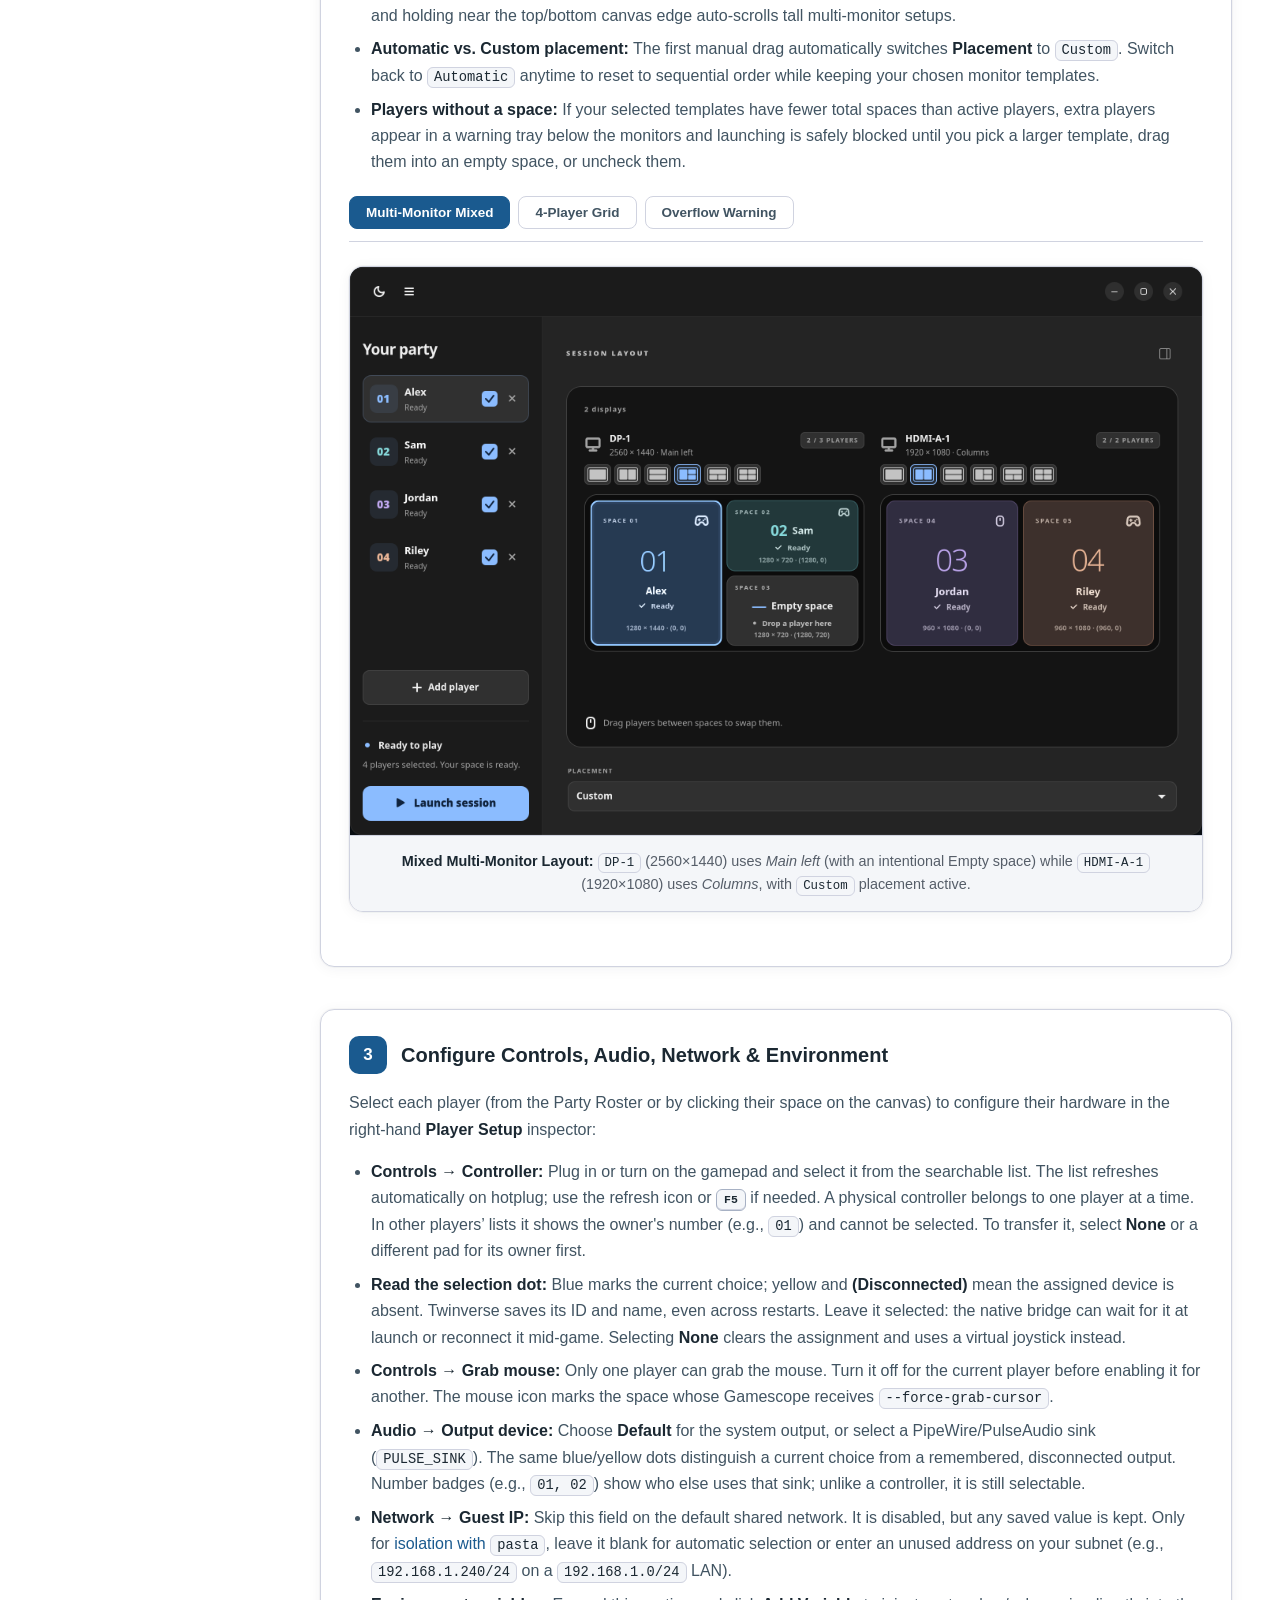
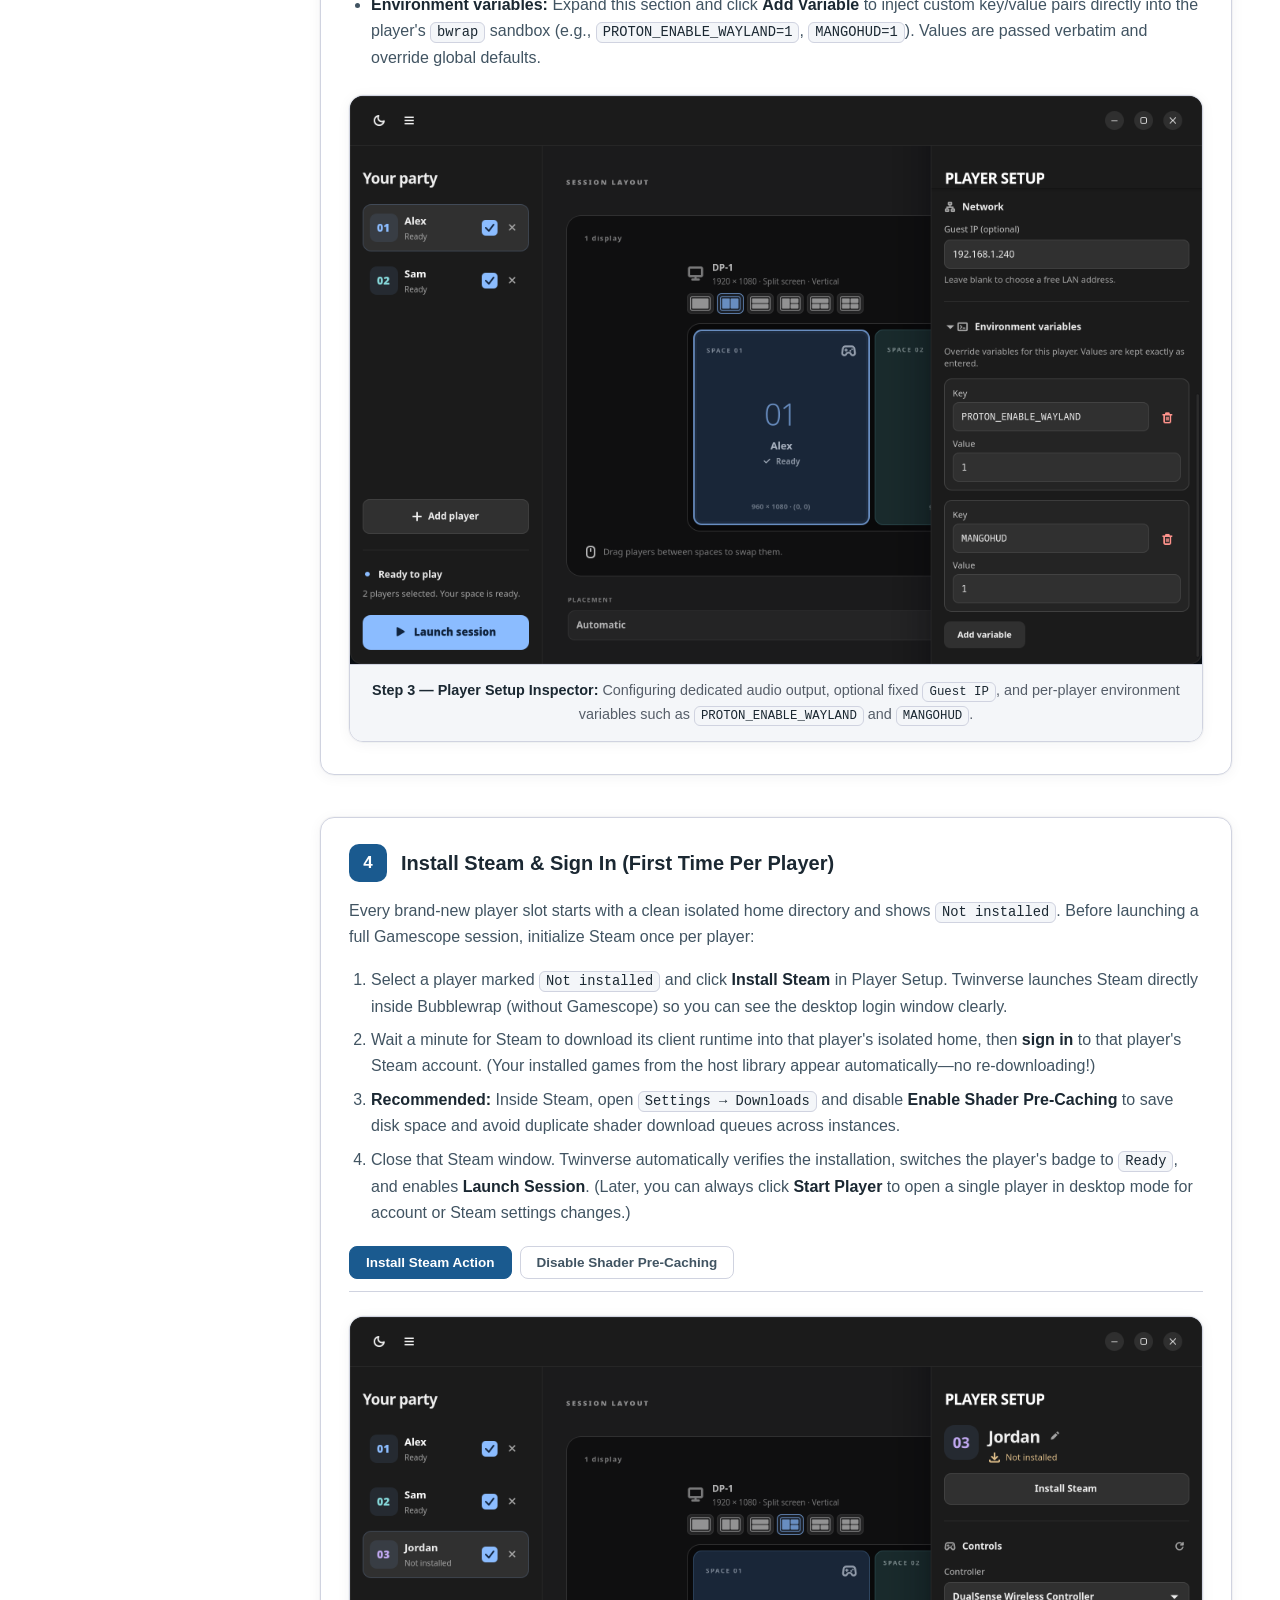
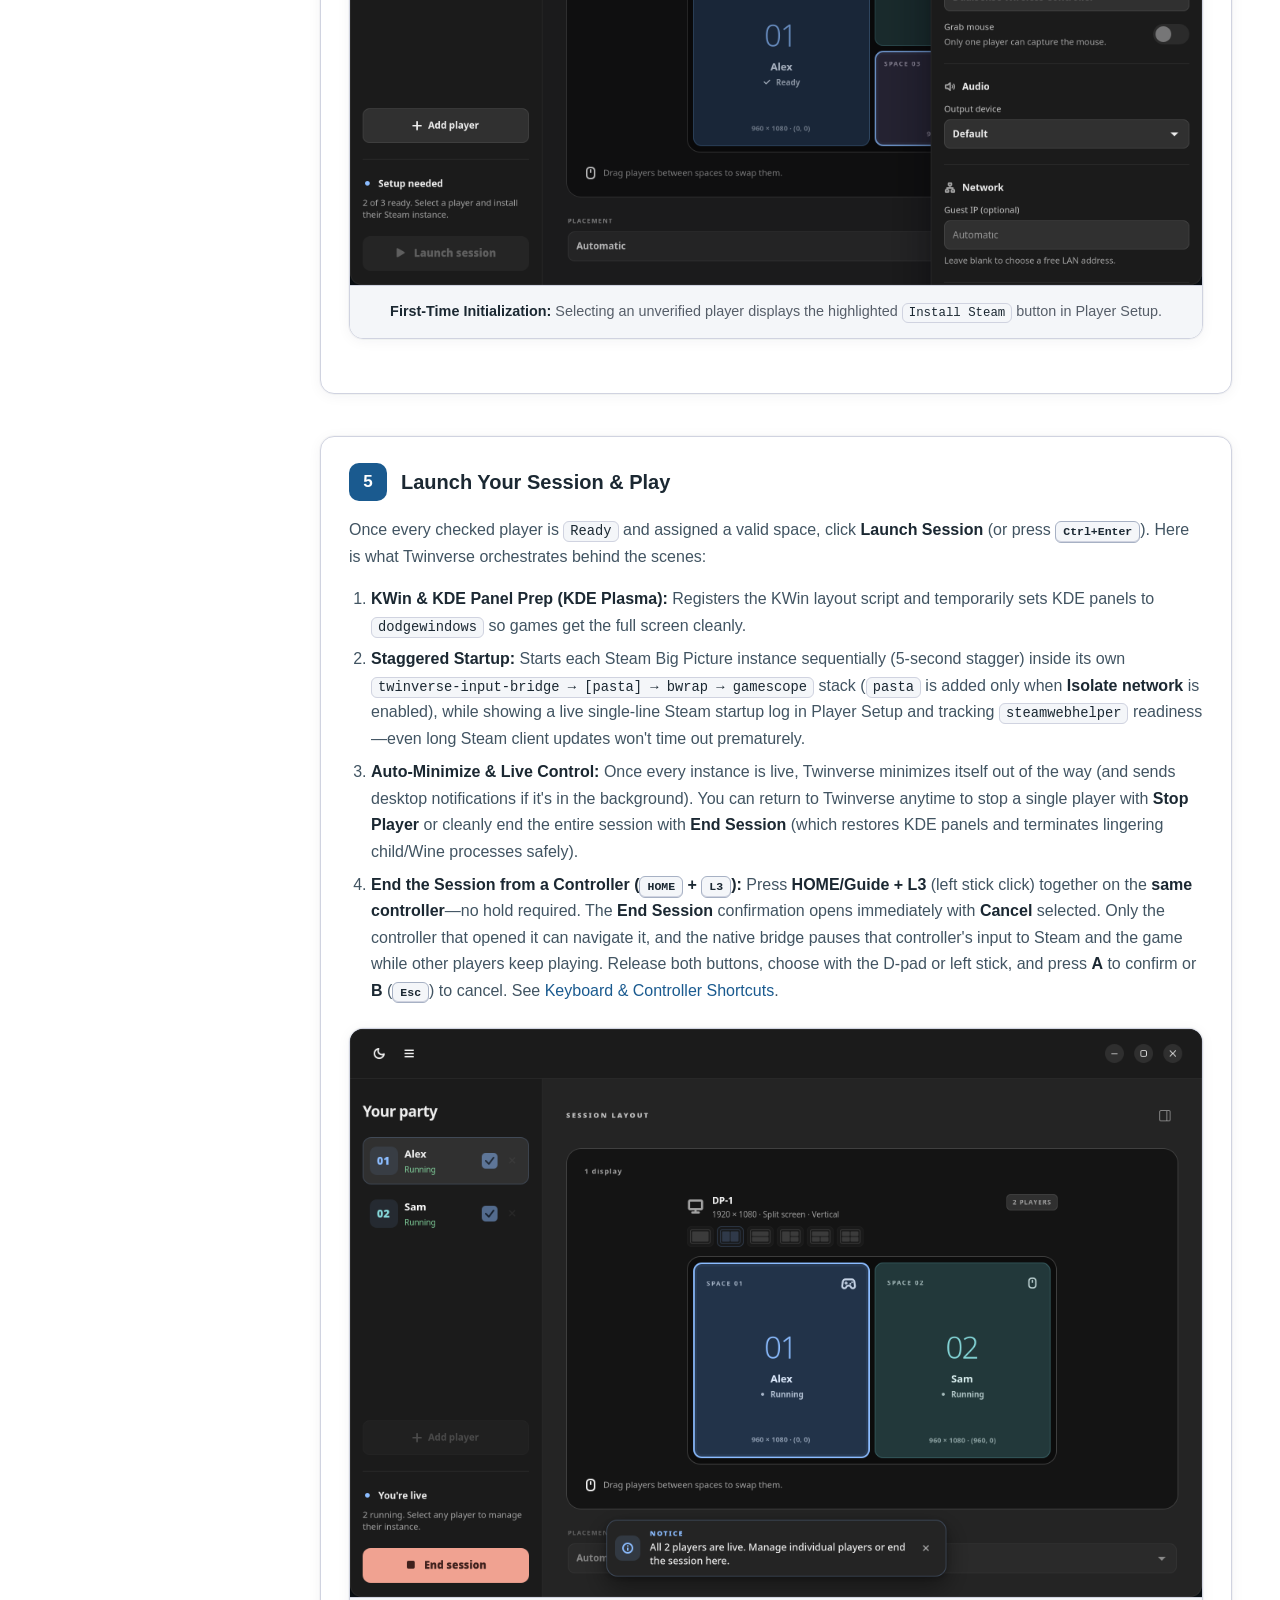
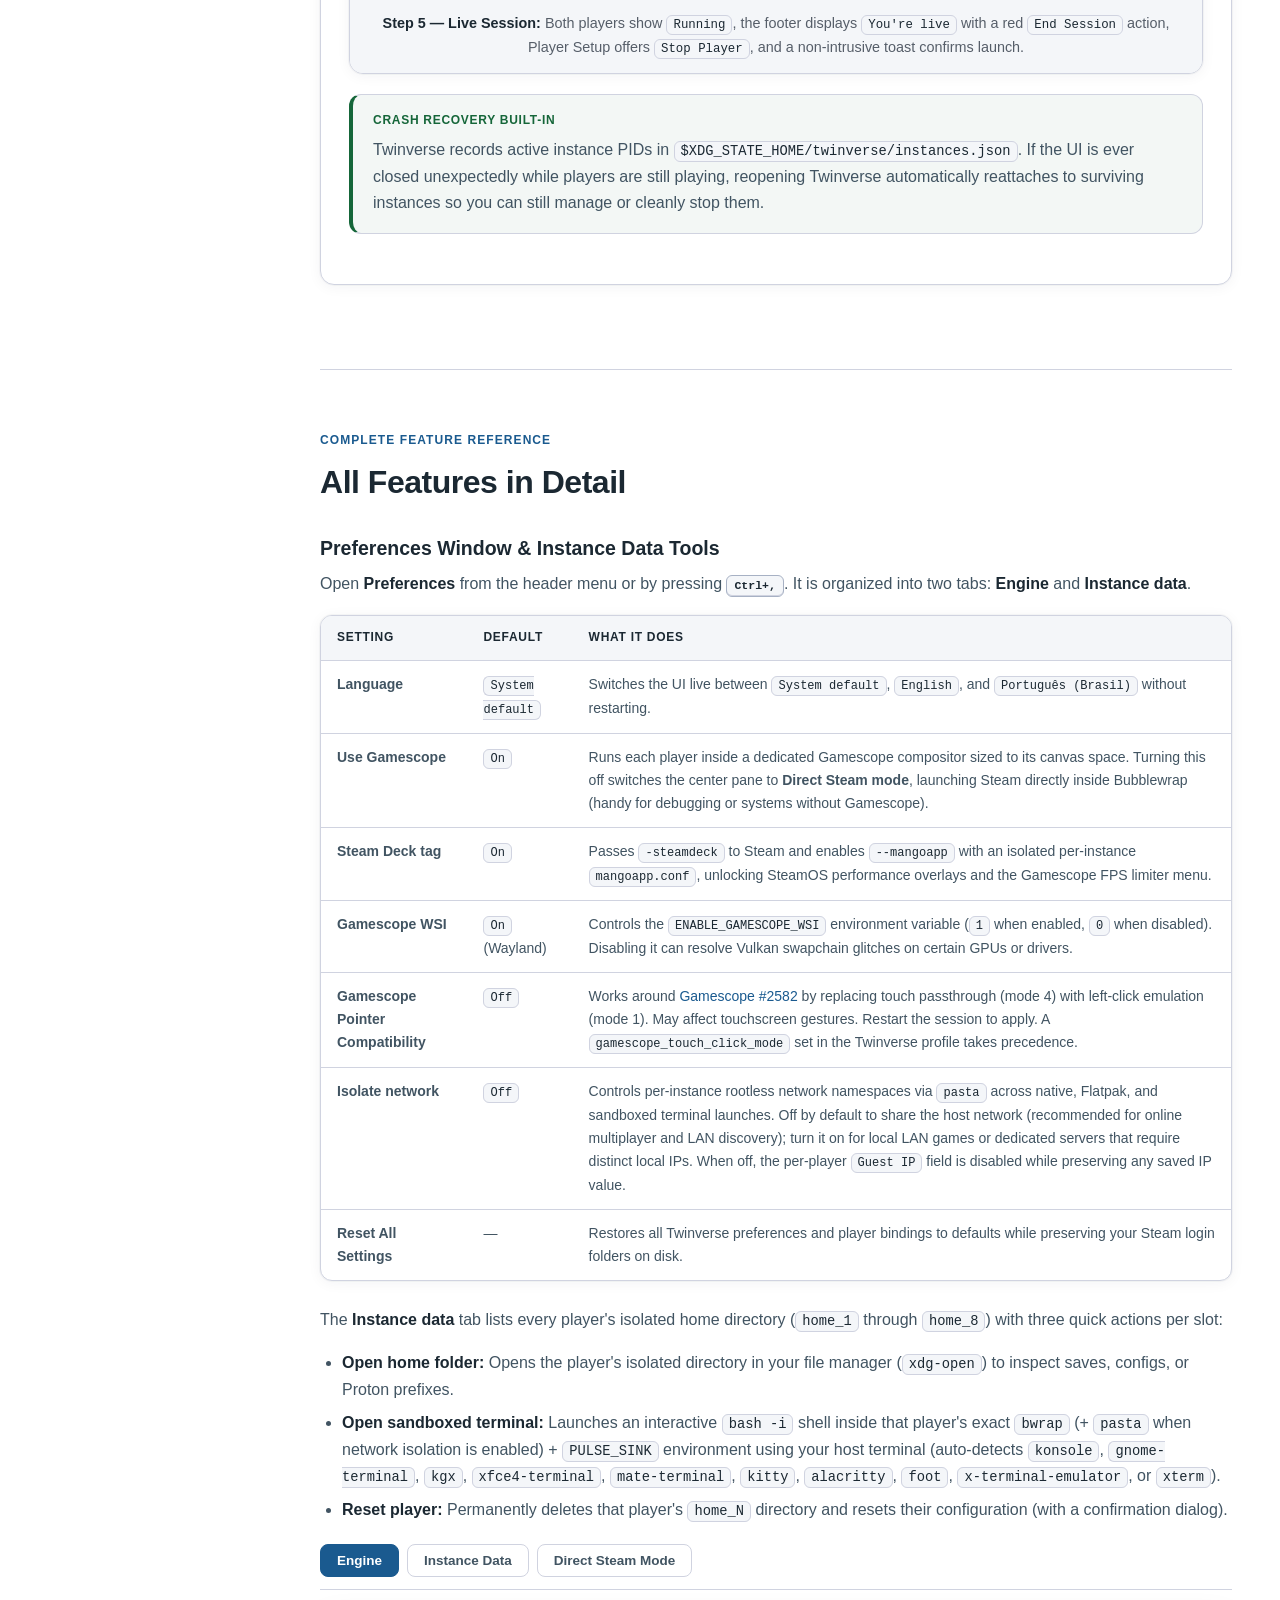
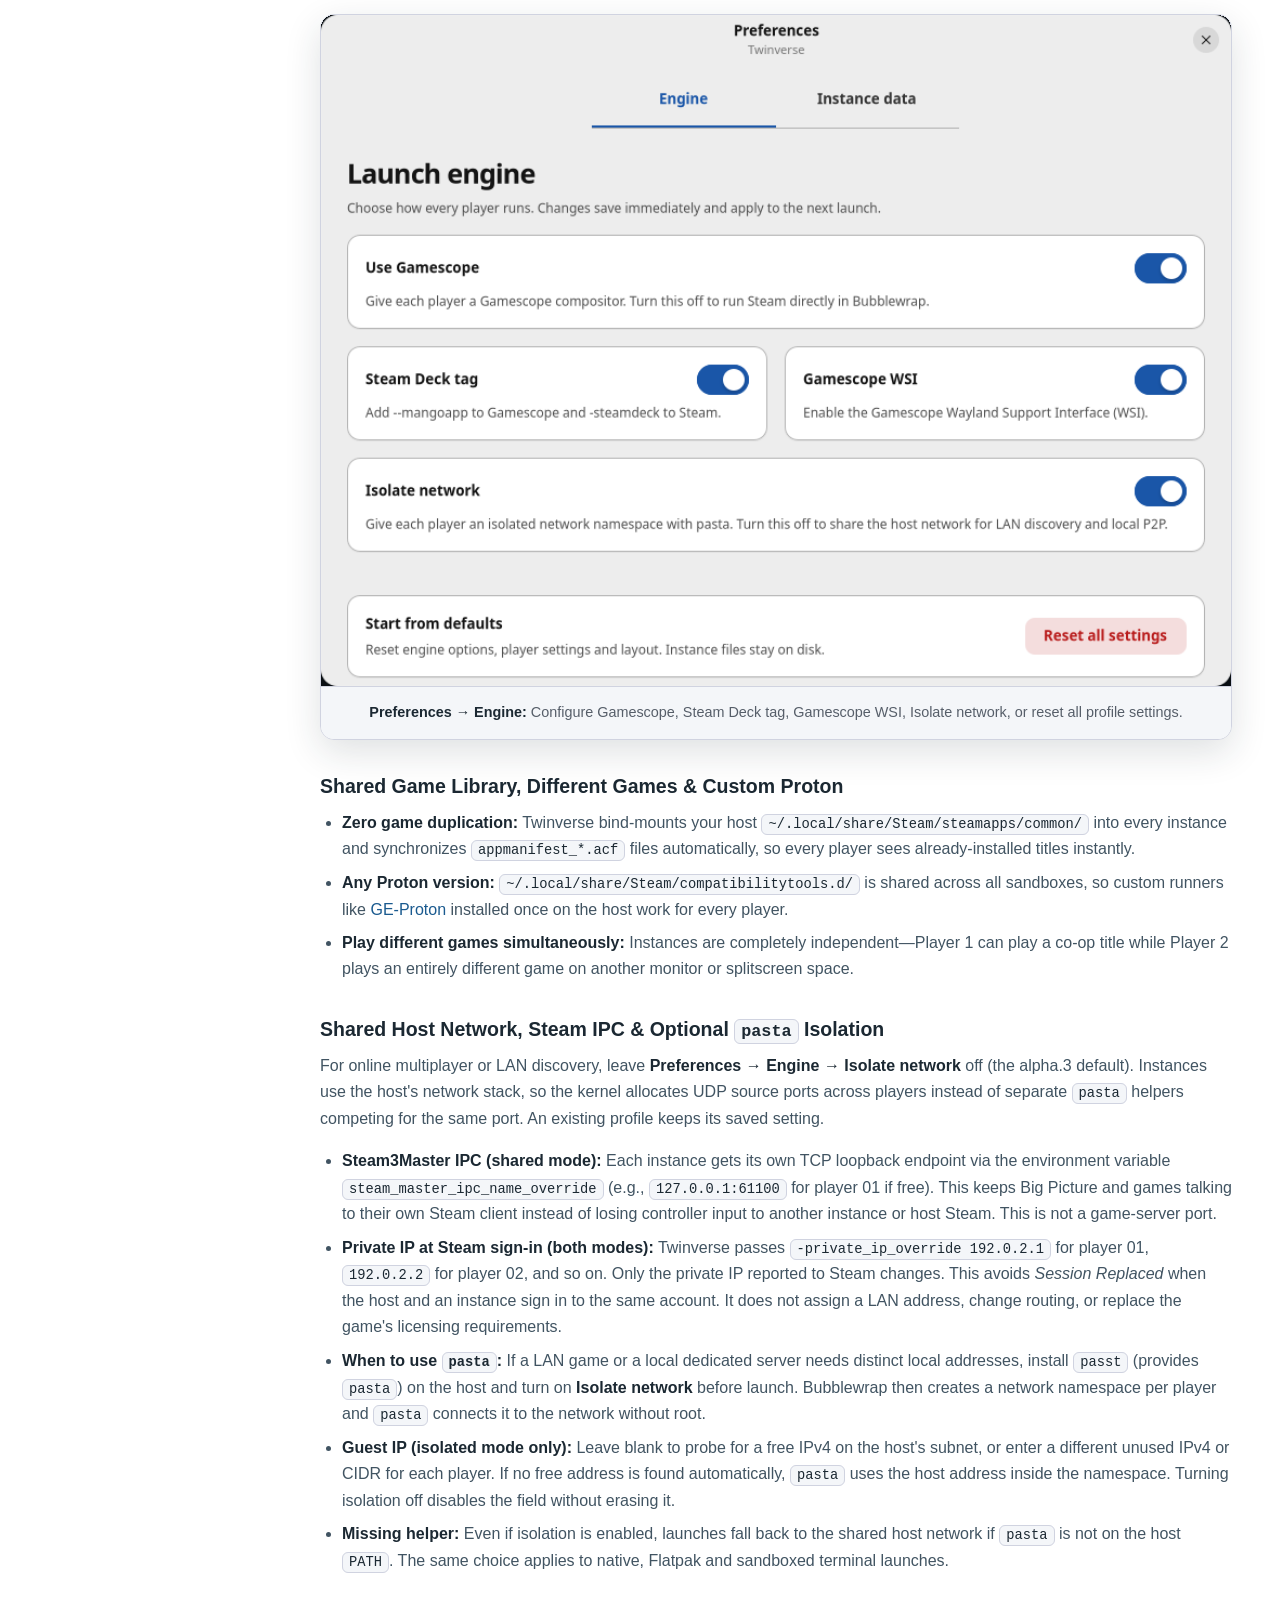
==== commit ab6f784c: "feat(ui): simplify the application menu" ====
--- a/docs/index.html
+++ b/docs/index.html
@@ -514,7 +514,7 @@
             <span class="legend-num">1</span>
             <div>
               <h4><span data-lang-block="en">Header Bar, Theme &amp; App Menu</span><span data-lang-block="pt">Cabeçalho, Tema e Menu</span></h4>
-              <p><span data-lang-block="en">Left side switches Dark/Light appearance and opens the app menu (<strong>Preferences</strong> <kbd>Ctrl+,</kbd>, <strong>Refresh devices</strong> <kbd>F5</kbd>, <strong>Language</strong>, <strong>About Twinverse</strong>). The <strong>Player Setup</strong> drawer toggle (<kbd>F9</kbd>) sits on the right side of the Session Layout header.</span><span data-lang-block="pt">À esquerda ficam o botão de tema Claro/Escuro e o menu do app (<strong>Preferências</strong> <kbd>Ctrl+,</kbd>, <strong>Atualizar dispositivos</strong> <kbd>F5</kbd>, <strong>Idioma</strong>, <strong>Sobre o Twinverse</strong>). O botão da gaveta <strong>Configuração do jogador</strong> (<kbd>F9</kbd>) fica à direita no cabeçalho do Layout da sessão.</span></p>
+              <p><span data-lang-block="en">Left side switches Dark/Light appearance and opens the app menu (<strong>Preferences</strong> <kbd>Ctrl+,</kbd> and <strong>About Twinverse</strong>). The <strong>Player Setup</strong> drawer toggle (<kbd>F9</kbd>) sits on the right side of the Session Layout header.</span><span data-lang-block="pt">À esquerda ficam o botão de tema Claro/Escuro e o menu do app (<strong>Preferências</strong> <kbd>Ctrl+,</kbd> e <strong>Sobre o Twinverse</strong>). O botão da gaveta <strong>Configuração do jogador</strong> (<kbd>F9</kbd>) fica à direita no cabeçalho do Layout da sessão.</span></p>
             </div>
           </div>
 
@@ -1017,8 +1017,8 @@
                   <td><span data-lang-block="en"><strong>Language</strong></span><span data-lang-block="pt"><strong>Idioma</strong></span></td>
                   <td><span data-lang-block="en"><code>System default</code></span><span data-lang-block="pt"><code>Padrão do sistema</code></span></td>
                   <td>
-                    <span data-lang-block="en">Switches the UI live between <code>System default</code>, <code>English</code>, and <code>Português (Brasil)</code> without restarting (also available in the main menu).</span>
-                    <span data-lang-block="pt">Alterna o idioma da interface na hora entre <code>Padrão do sistema</code>, <code>English</code> e <code>Português (Brasil)</code> sem reiniciar (também disponível no menu principal).</span>
+                    <span data-lang-block="en">Switches the UI live between <code>System default</code>, <code>English</code>, and <code>Português (Brasil)</code> without restarting.</span>
+                    <span data-lang-block="pt">Alterna o idioma da interface na hora entre <code>Padrão do sistema</code>, <code>English</code> e <code>Português (Brasil)</code> sem reiniciar.</span>
                   </td>
                 </tr>
                 <tr>
@@ -1658,8 +1658,8 @@
             </summary>
             <div class="troubleshoot-body">
               <p>
-                <span data-lang-block="en">1) Verify your user belongs to the <code>input</code> group (<code>groups</code> should list <code>input</code>) and reboot after adding it. 2) Controller and display lists refresh automatically on hotplug; press <kbd>F5</kbd> (<strong>Refresh devices</strong>) if a list looks stale. 3) A player number instead of a dot (e.g., <strong>02</strong>) means another player owns that controller—select <strong>None</strong> for its owner before moving it. A yellow dot and <strong>(Disconnected)</strong> mean Twinverse still remembers that pad and will reconnect it automatically when turned back on. 4) If the bridge sees input on the shared host network but Big Picture or games do not, check <code>twinverse.log</code> for distinct <code>using isolated Steam master IPC</code> endpoints (<code>steam_master_ipc_name_override</code>) and make sure you did not pass <code>-master_ipc_name_override</code> manually. 5) If running from source without Rust, run <code>make build-native</code> or launch with <code>TWINVERSE_UINPUT_LOG=1 twinverse --debug</code> and inspect <code>logs/instances/instance-NN-*.log</code>.</span>
-                <span data-lang-block="pt">1) Confirme se seu usuário pertence ao grupo <code>input</code> (<code>groups</code> deve listar <code>input</code>) e reinicie após adicioná-lo. 2) As listas de controles e monitores se atualizam automaticamente por hotplug; pressione <kbd>F5</kbd> (<strong>Atualizar dispositivos</strong>) se precisar reescanear. 3) Um número de jogador no lugar do ponto (por exemplo, <strong>02</strong>) indica que outro jogador está usando aquele controle—selecione <strong>Nenhum</strong> para o dono antes de transferi-lo. Um ponto amarelo com <strong>(Desconectado)</strong> indica que o Twinverse ainda lembra desse controle e vai reconectá-lo quando ele for ligado. 4) Se a ponte recebe o controle na rede compartilhada, mas o Big Picture ou os jogos não respondem, confira no <code>twinverse.log</code> se cada instância recebeu uma porta <code>using isolated Steam master IPC</code> distinta (<code>steam_master_ipc_name_override</code>) e não passe <code>-master_ipc_name_override</code> manualmente. 5) Ao rodar do código-fonte sem Rust, execute <code>make build-native</code> ou inicie com <code>TWINVERSE_UINPUT_LOG=1 twinverse --debug</code> e verifique <code>logs/instances/instance-NN-*.log</code>.</span>
+                <span data-lang-block="en">1) Verify your user belongs to the <code>input</code> group (<code>groups</code> should list <code>input</code>) and reboot after adding it. 2) Controller and display lists refresh automatically on hotplug; press <kbd>F5</kbd> if a list looks stale. 3) A player number instead of a dot (e.g., <strong>02</strong>) means another player owns that controller—select <strong>None</strong> for its owner before moving it. A yellow dot and <strong>(Disconnected)</strong> mean Twinverse still remembers that pad and will reconnect it automatically when turned back on. 4) If the bridge sees input on the shared host network but Big Picture or games do not, check <code>twinverse.log</code> for distinct <code>using isolated Steam master IPC</code> endpoints (<code>steam_master_ipc_name_override</code>) and make sure you did not pass <code>-master_ipc_name_override</code> manually. 5) If running from source without Rust, run <code>make build-native</code> or launch with <code>TWINVERSE_UINPUT_LOG=1 twinverse --debug</code> and inspect <code>logs/instances/instance-NN-*.log</code>.</span>
+                <span data-lang-block="pt">1) Confirme se seu usuário pertence ao grupo <code>input</code> (<code>groups</code> deve listar <code>input</code>) e reinicie após adicioná-lo. 2) As listas de controles e monitores se atualizam automaticamente por hotplug; pressione <kbd>F5</kbd> se precisar reescanear. 3) Um número de jogador no lugar do ponto (por exemplo, <strong>02</strong>) indica que outro jogador está usando aquele controle—selecione <strong>Nenhum</strong> para o dono antes de transferi-lo. Um ponto amarelo com <strong>(Desconectado)</strong> indica que o Twinverse ainda lembra desse controle e vai reconectá-lo quando ele for ligado. 4) Se a ponte recebe o controle na rede compartilhada, mas o Big Picture ou os jogos não respondem, confira no <code>twinverse.log</code> se cada instância recebeu uma porta <code>using isolated Steam master IPC</code> distinta (<code>steam_master_ipc_name_override</code>) e não passe <code>-master_ipc_name_override</code> manualmente. 5) Ao rodar do código-fonte sem Rust, execute <code>make build-native</code> ou inicie com <code>TWINVERSE_UINPUT_LOG=1 twinverse --debug</code> e verifique <code>logs/instances/instance-NN-*.log</code>.</span>
               </p>
             </div>
           </details>
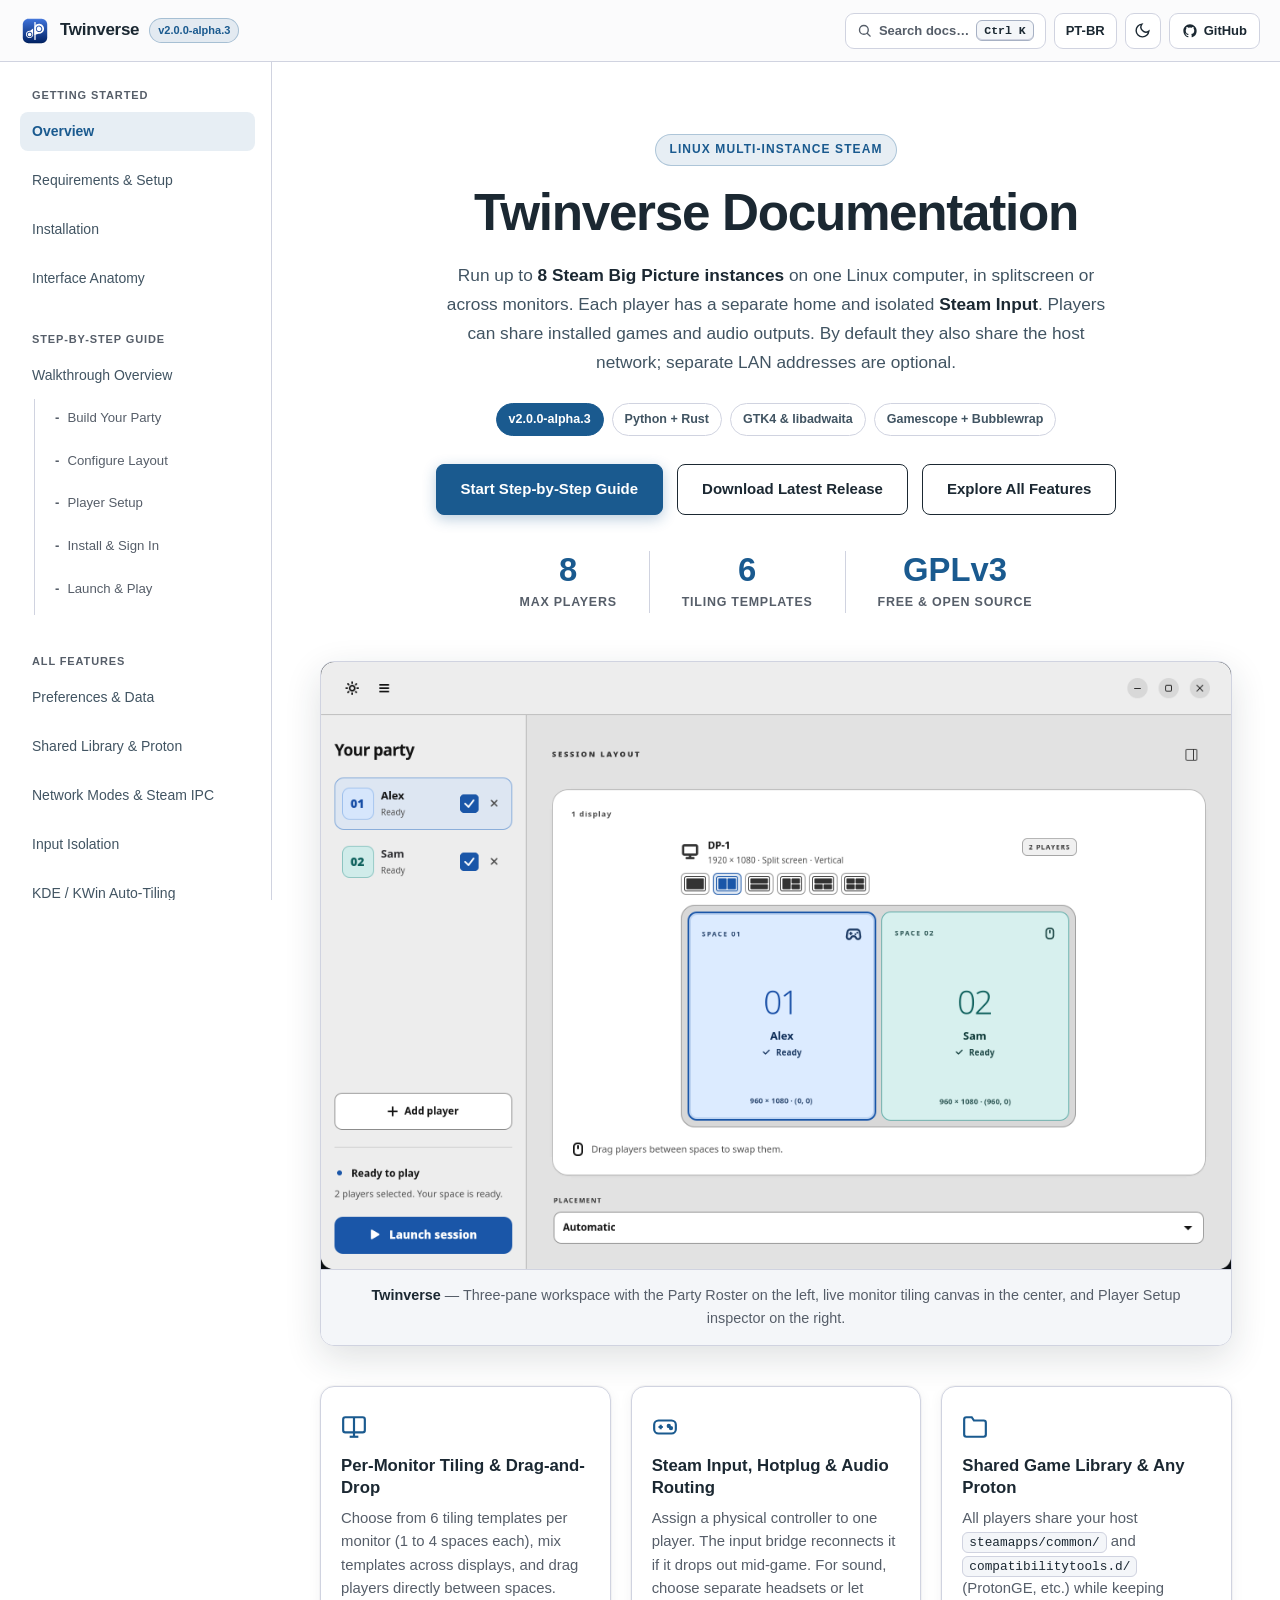
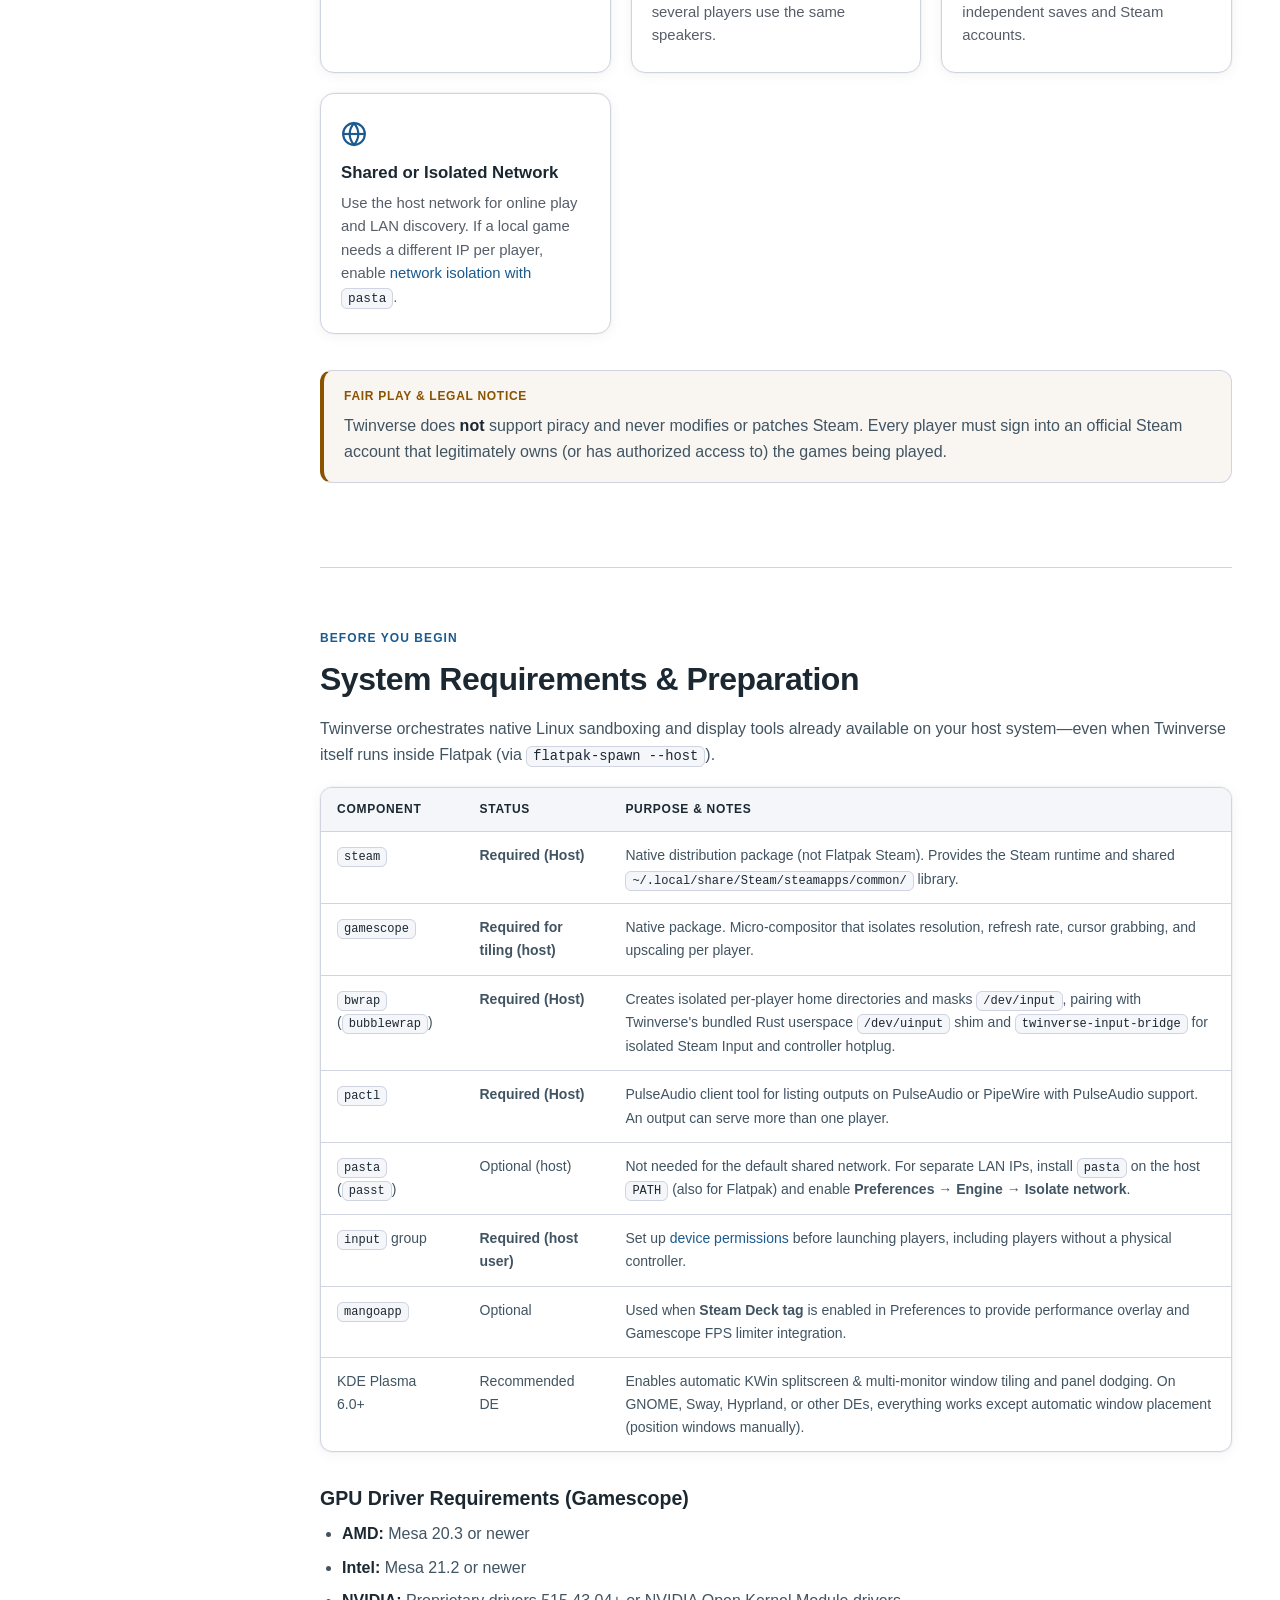
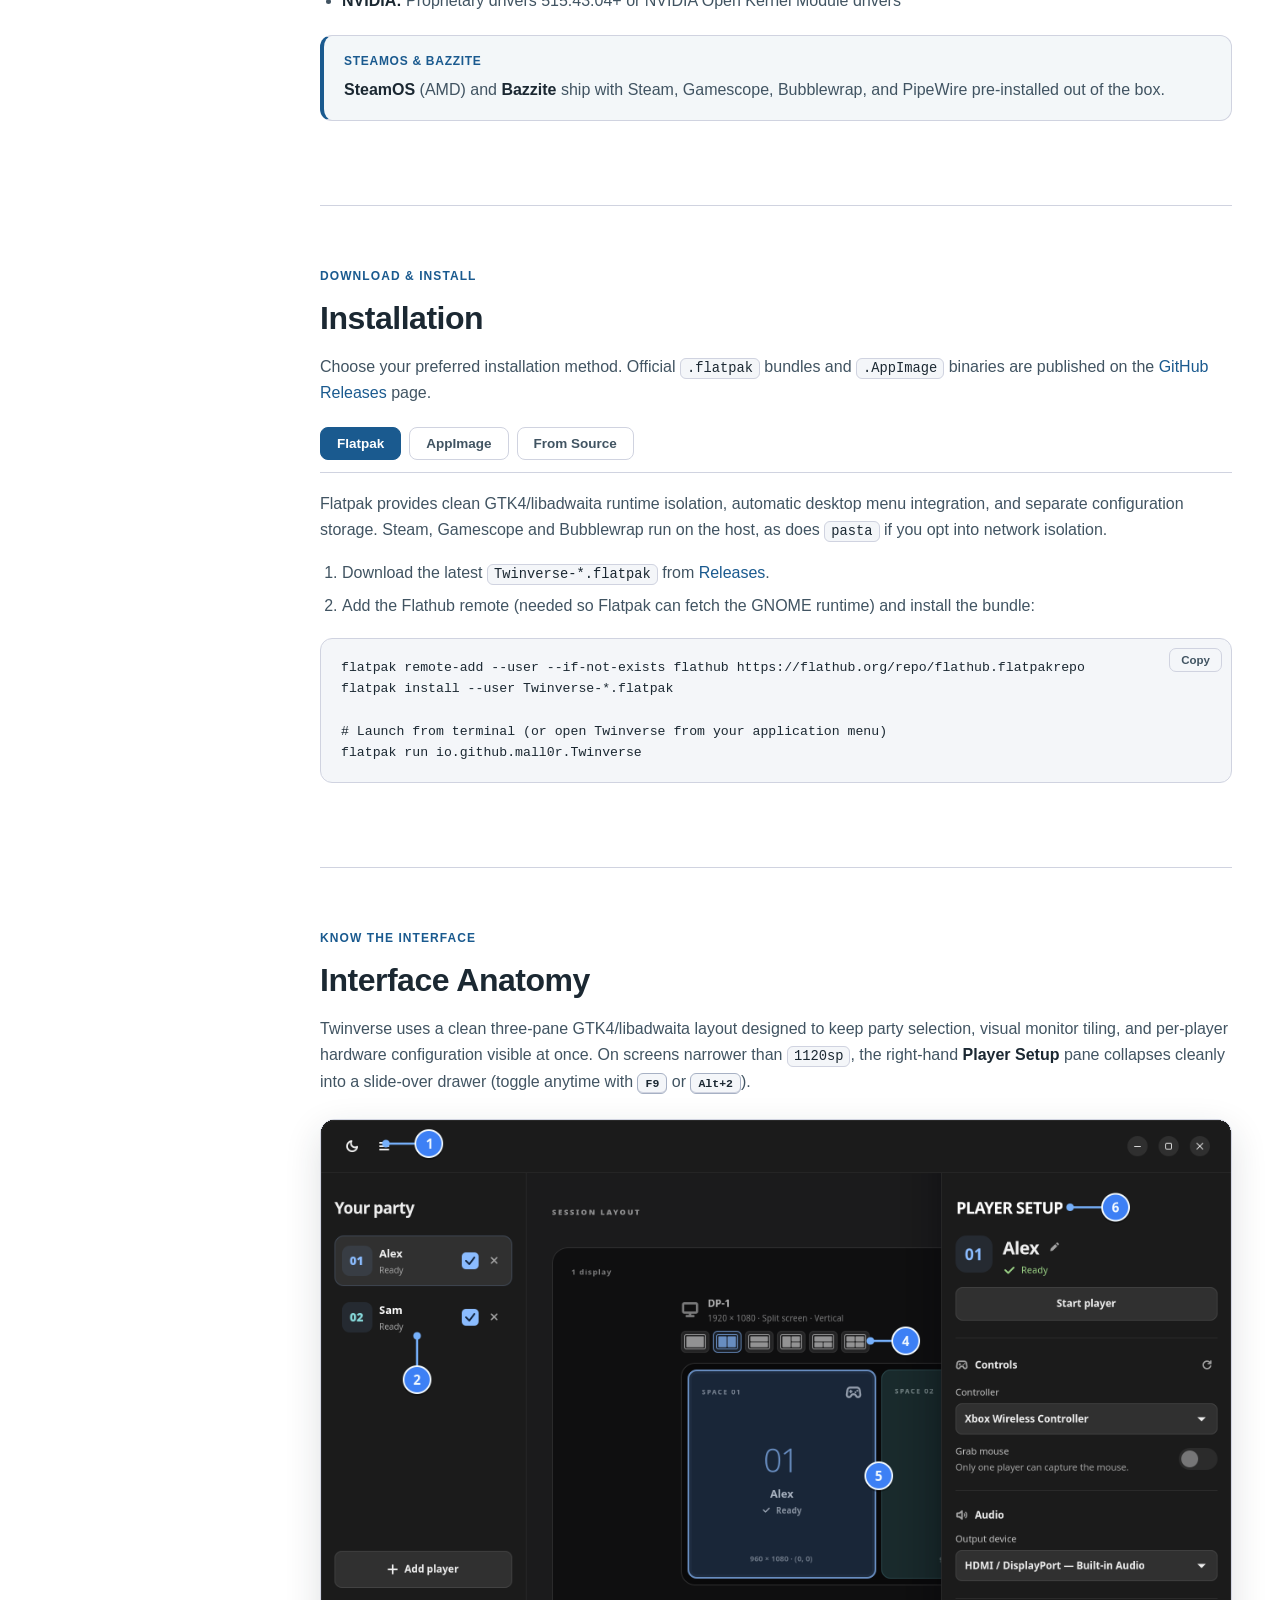
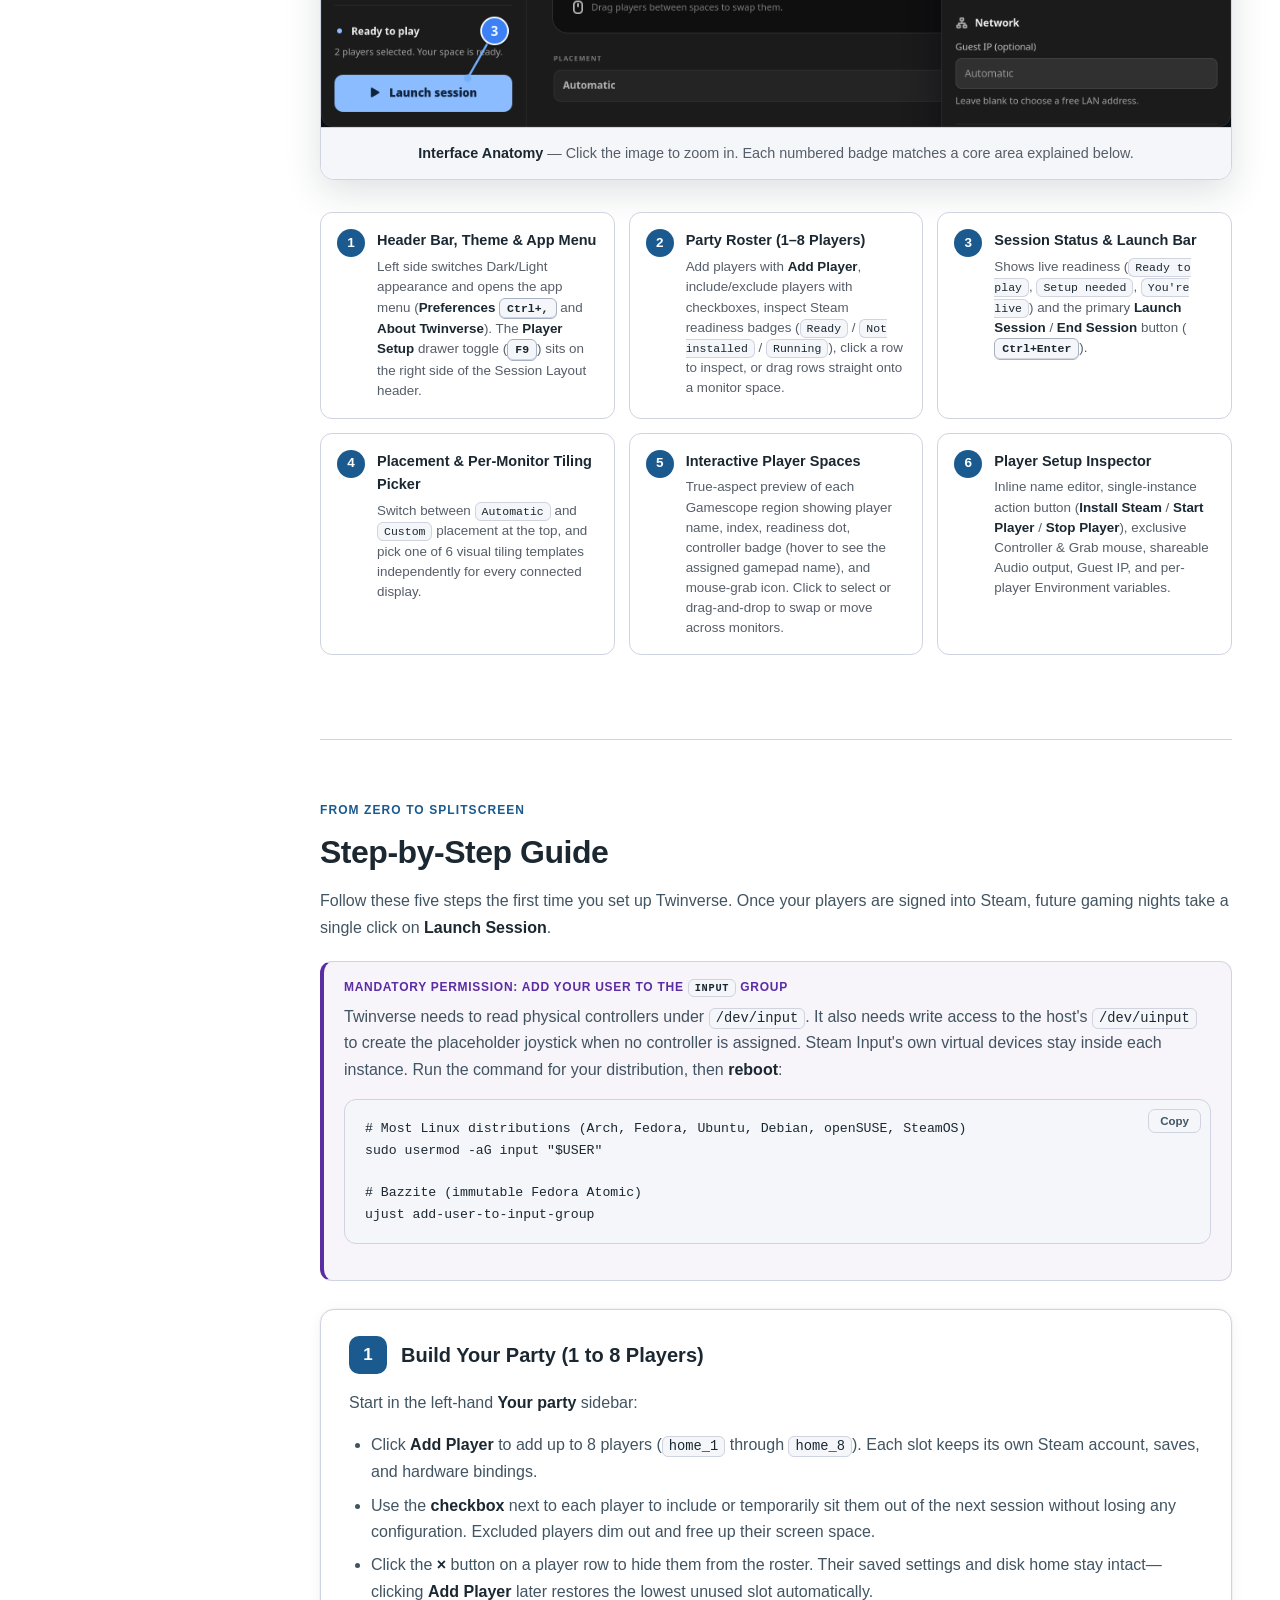
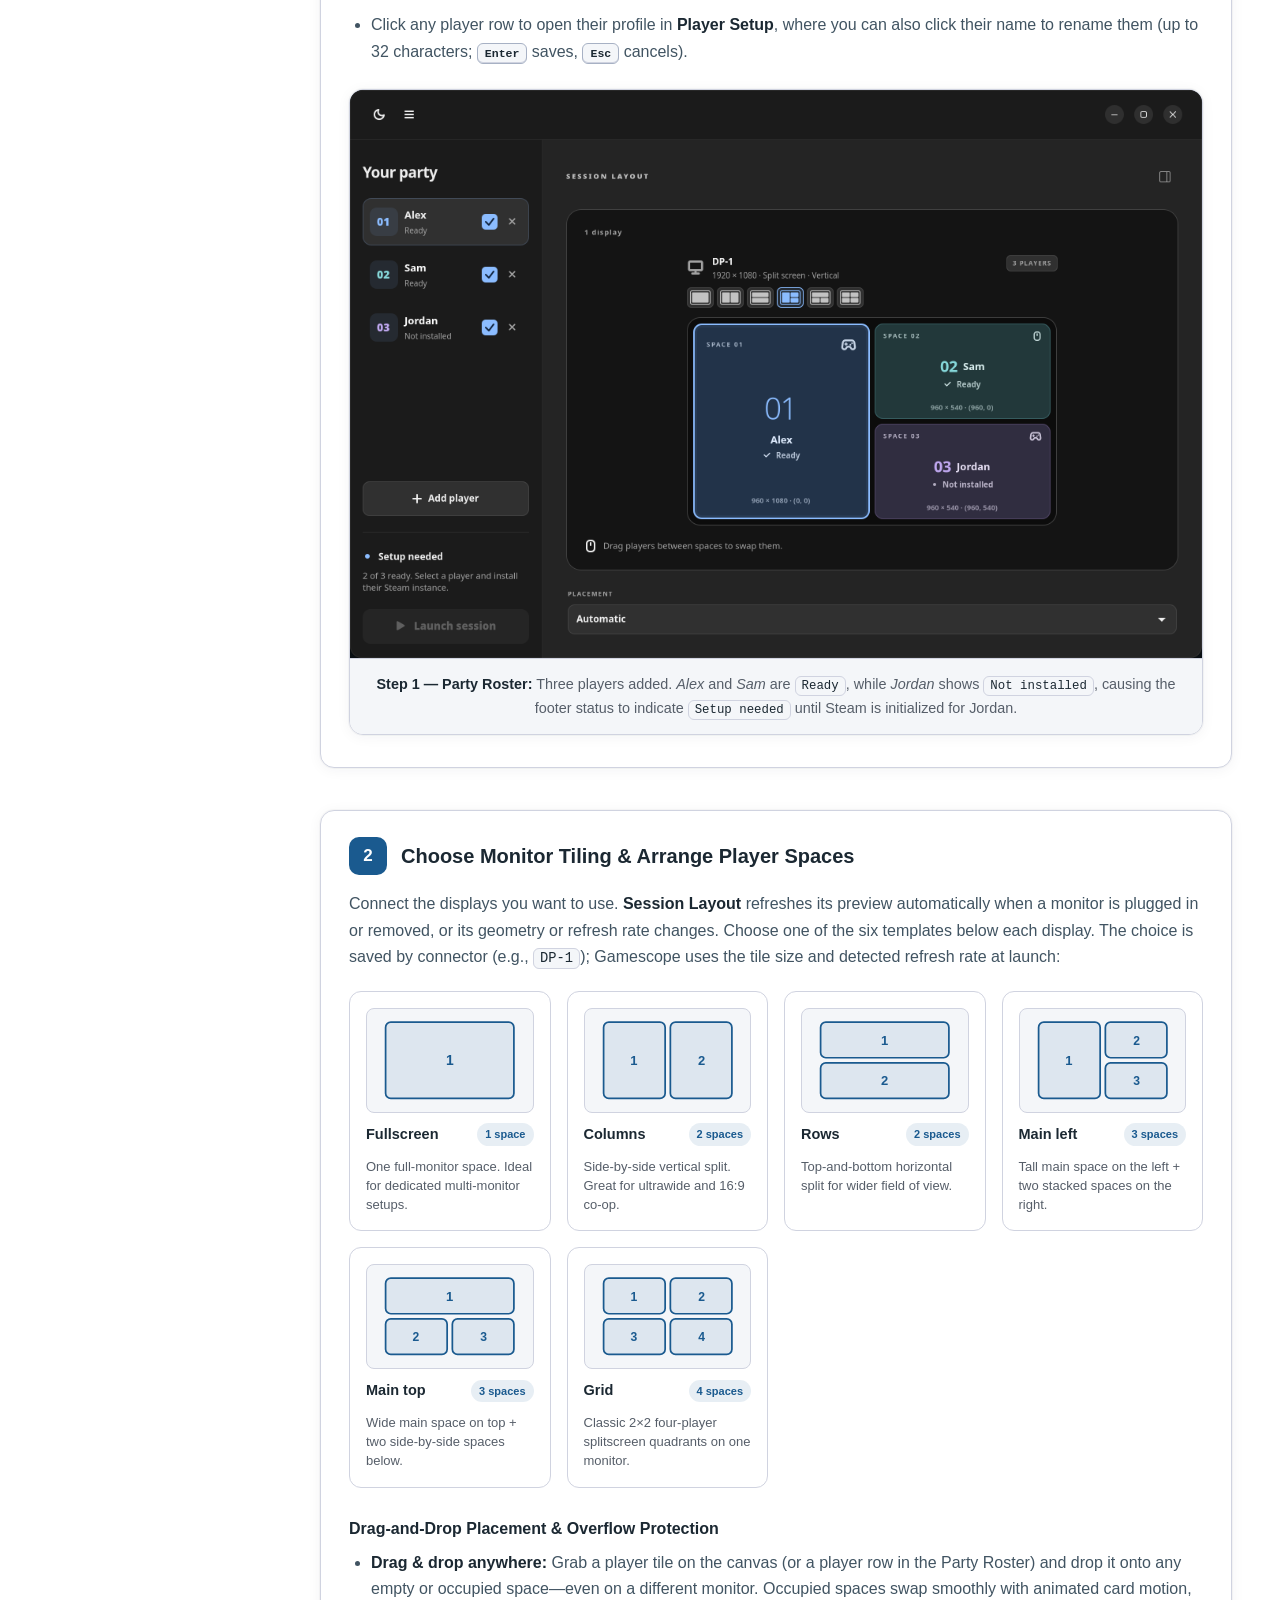
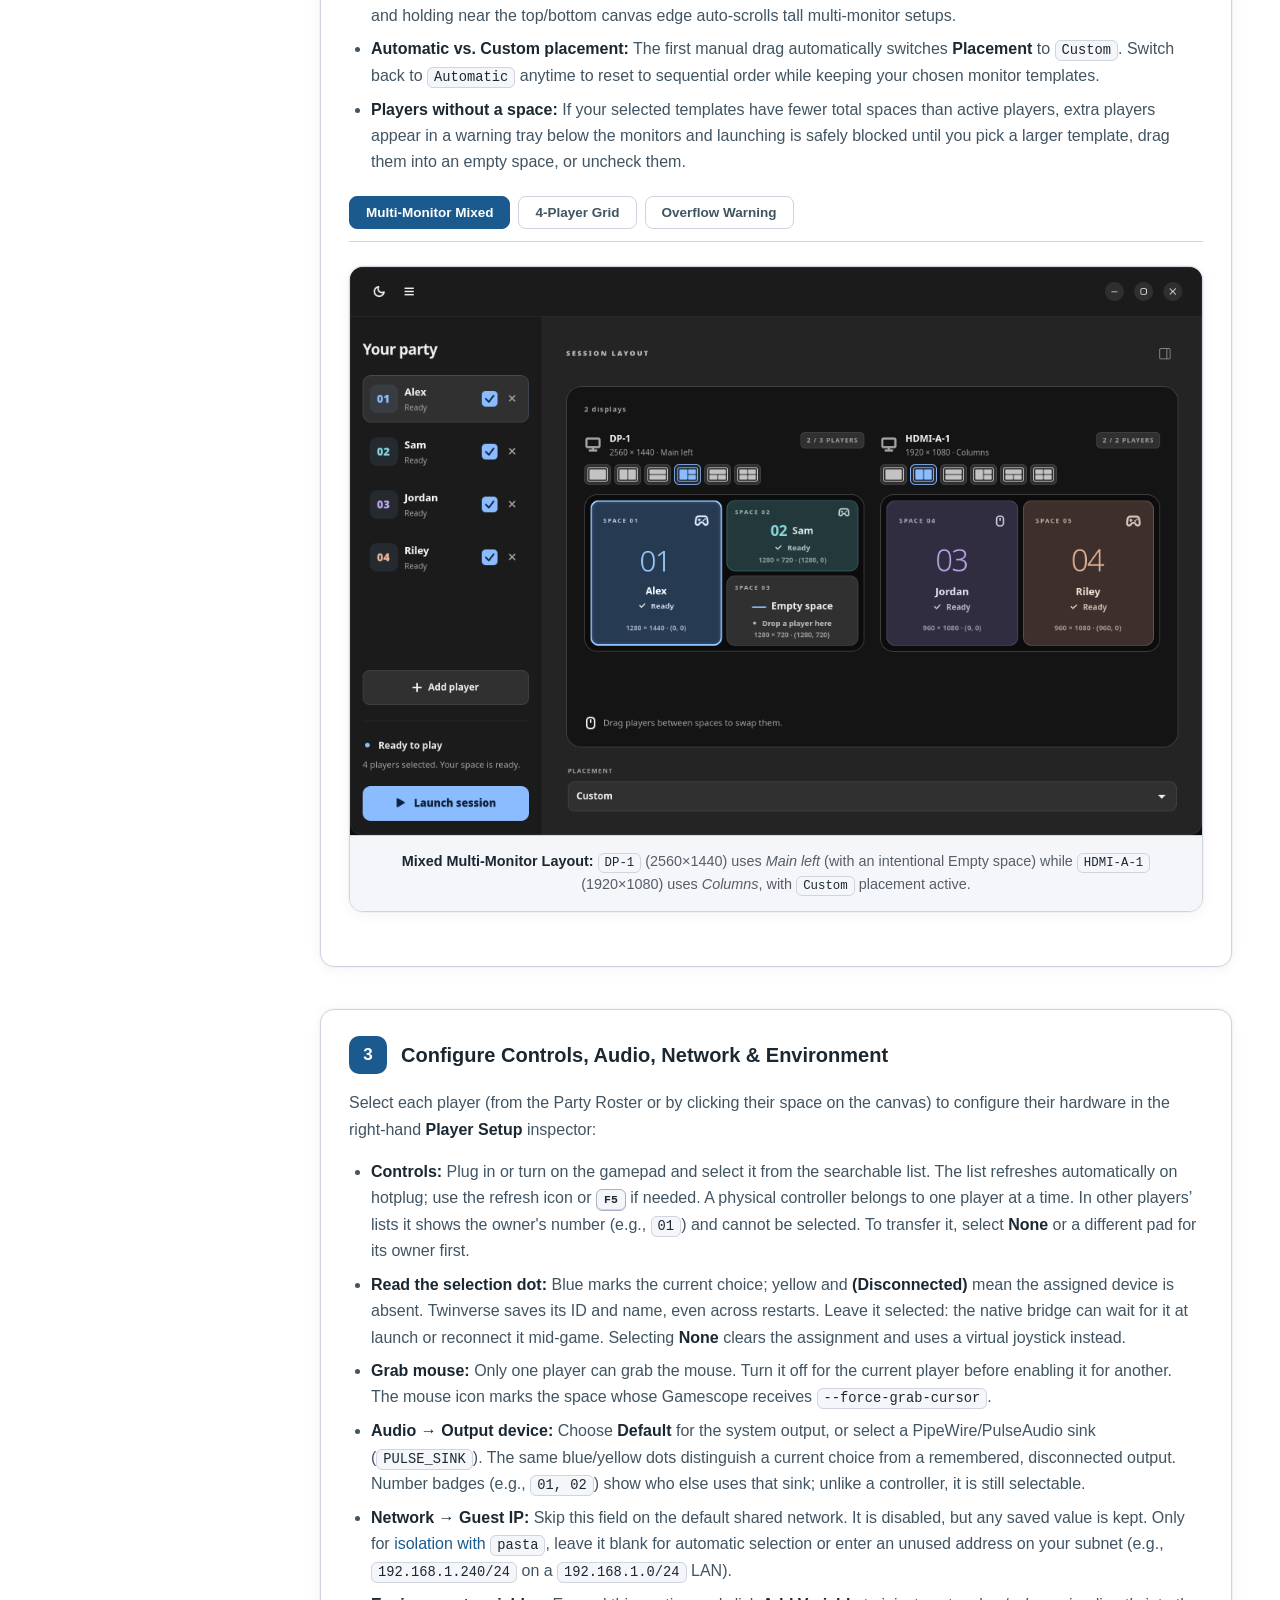
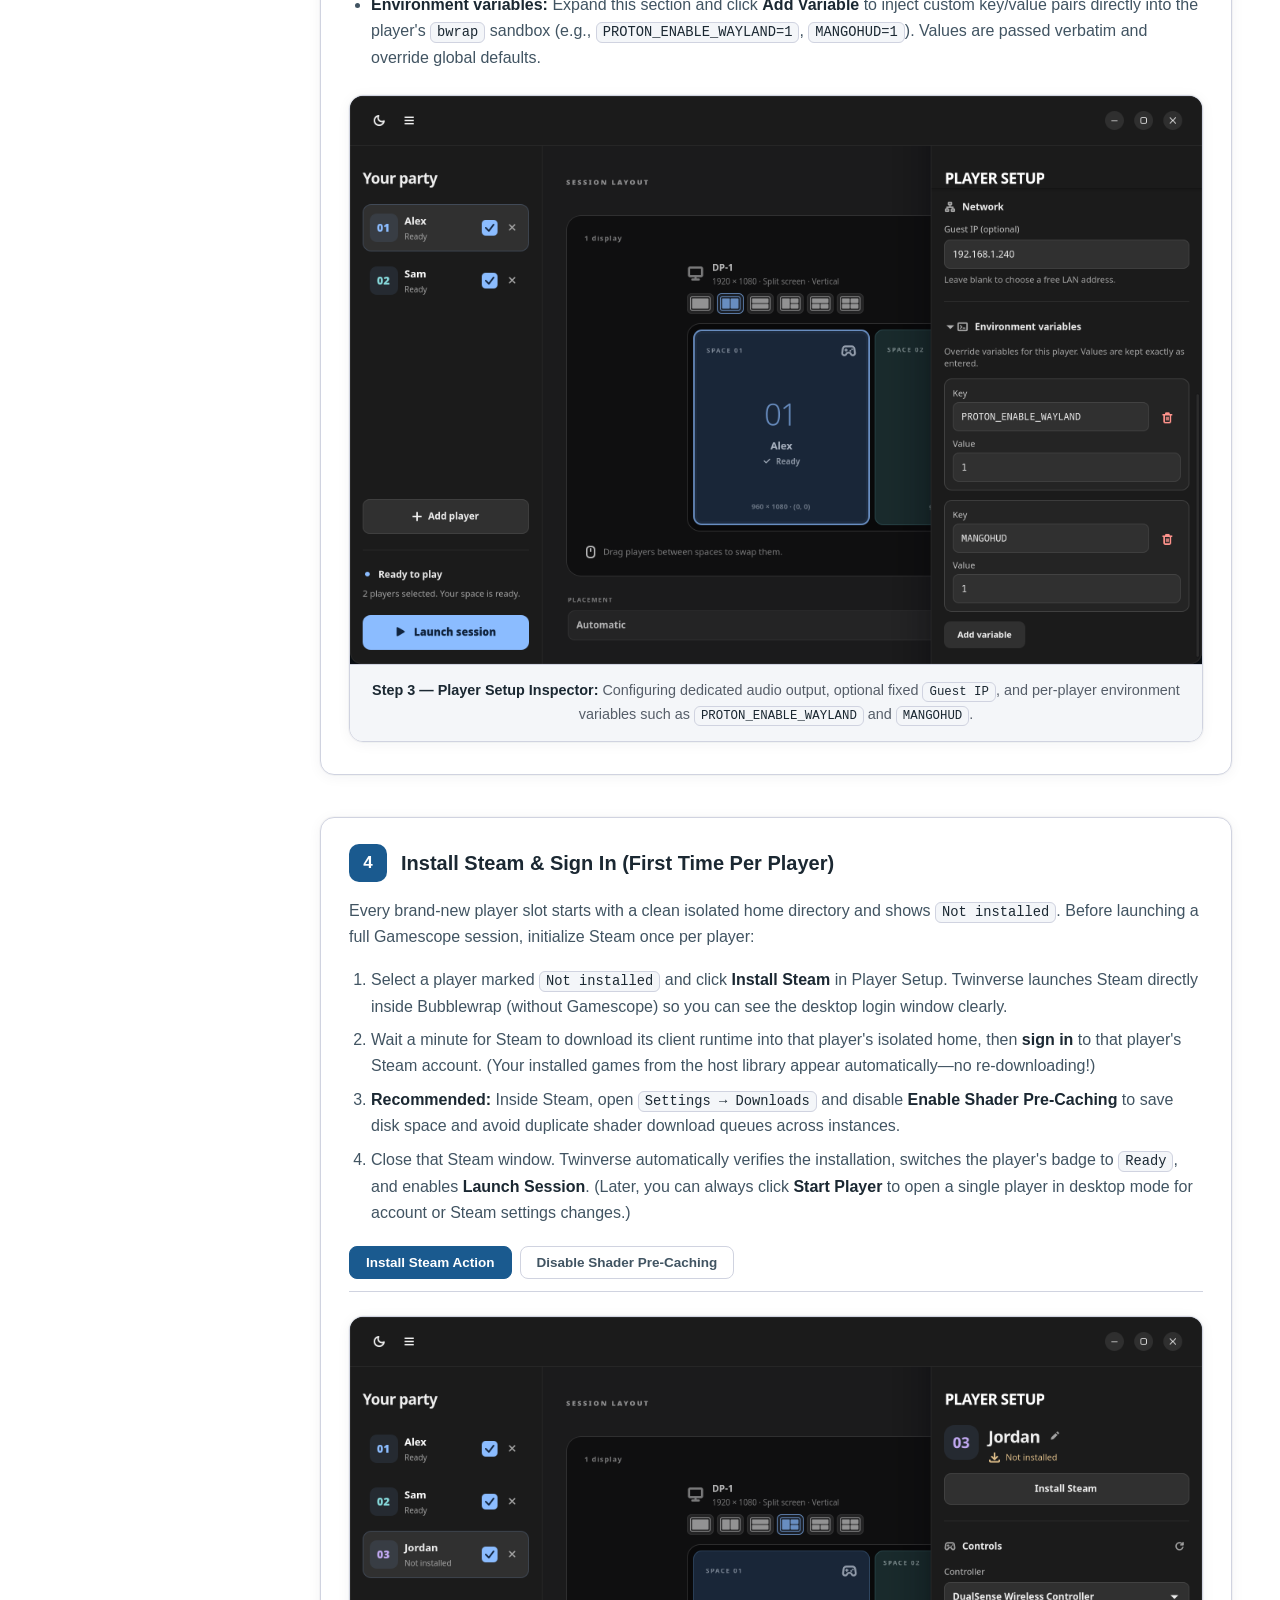
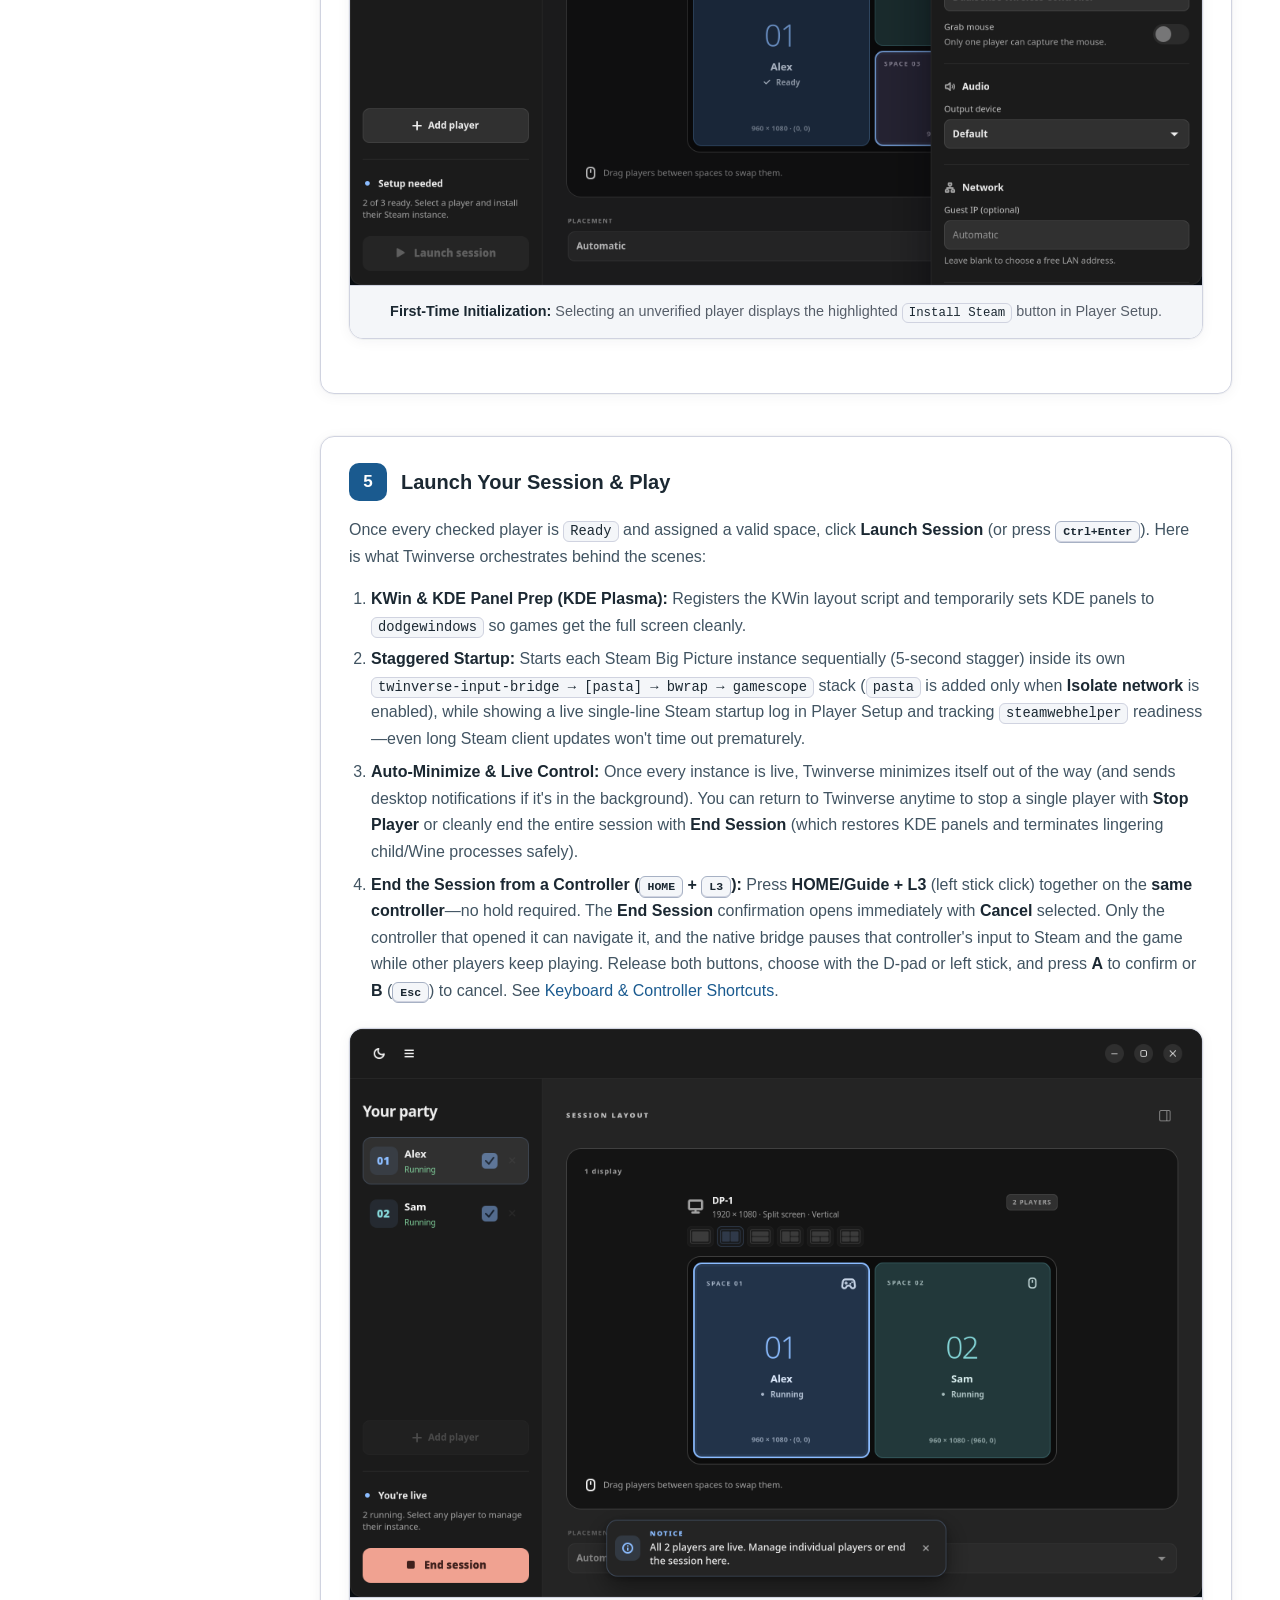
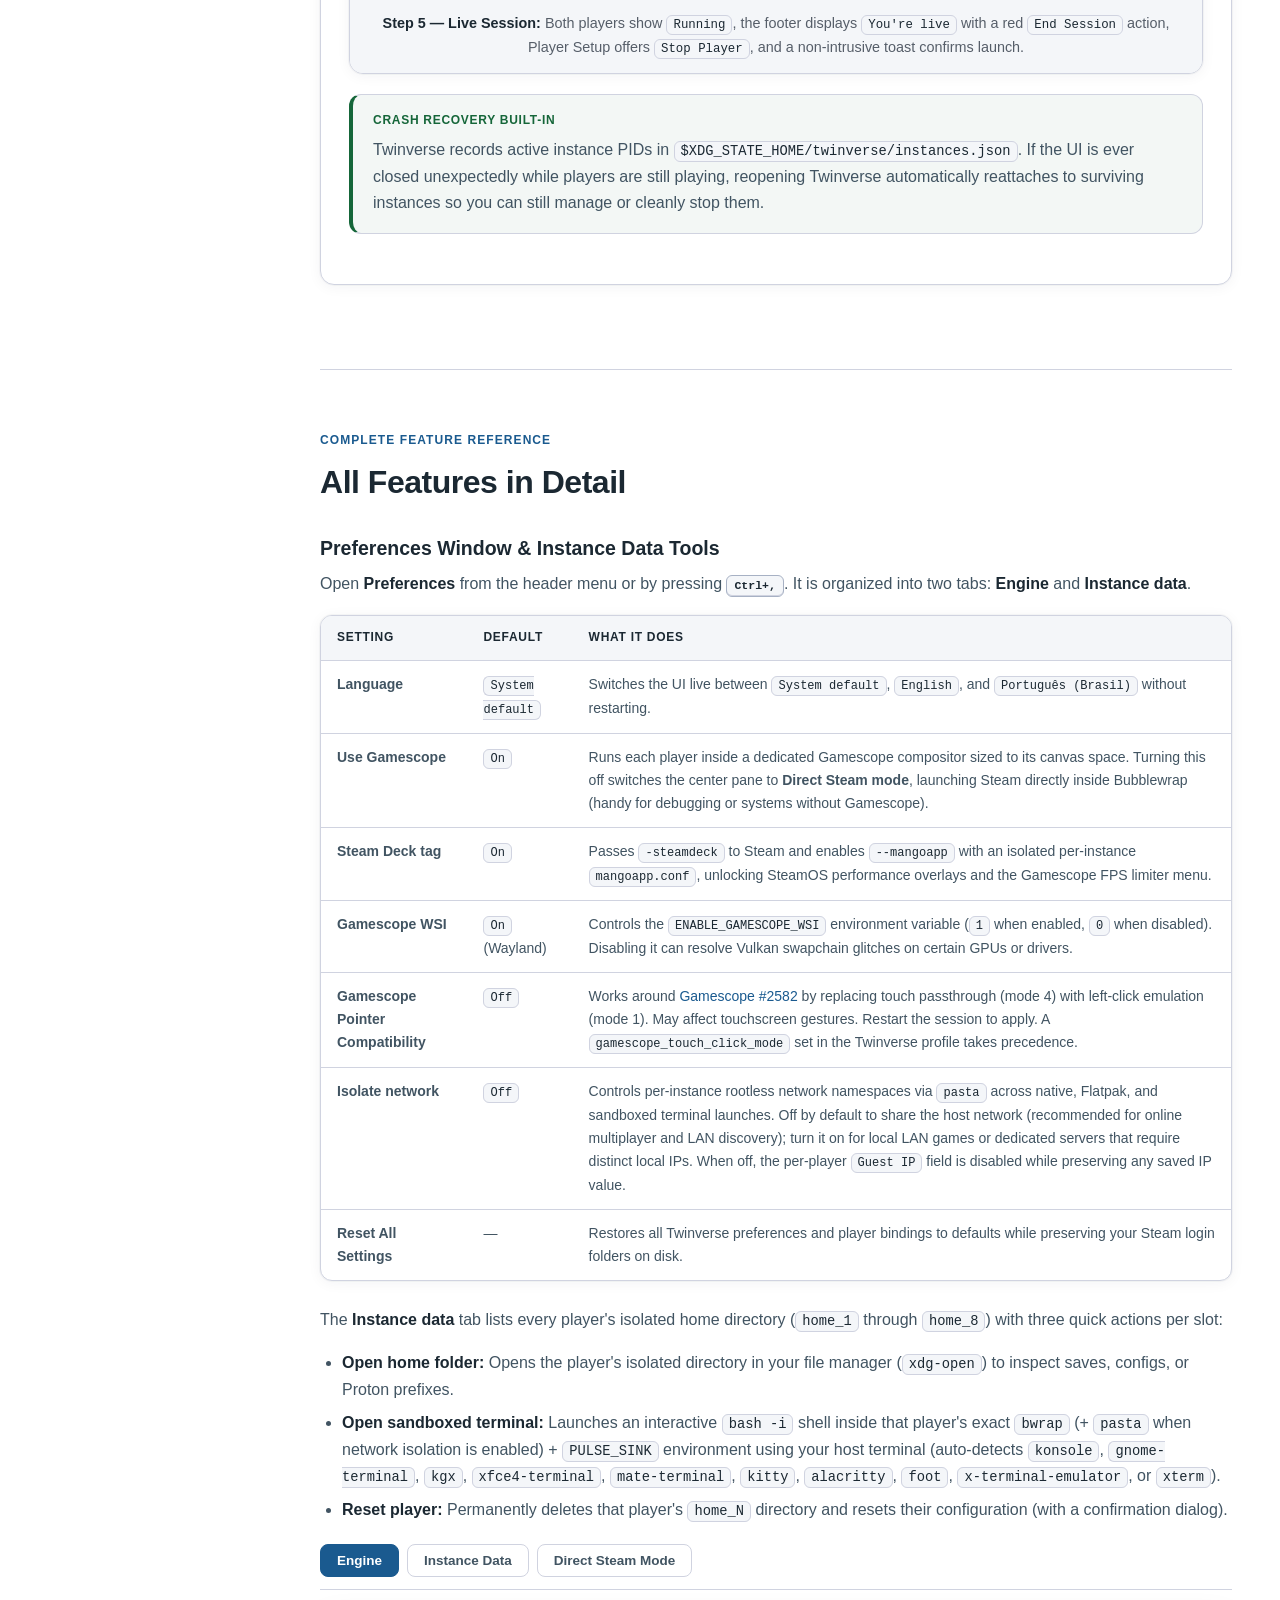
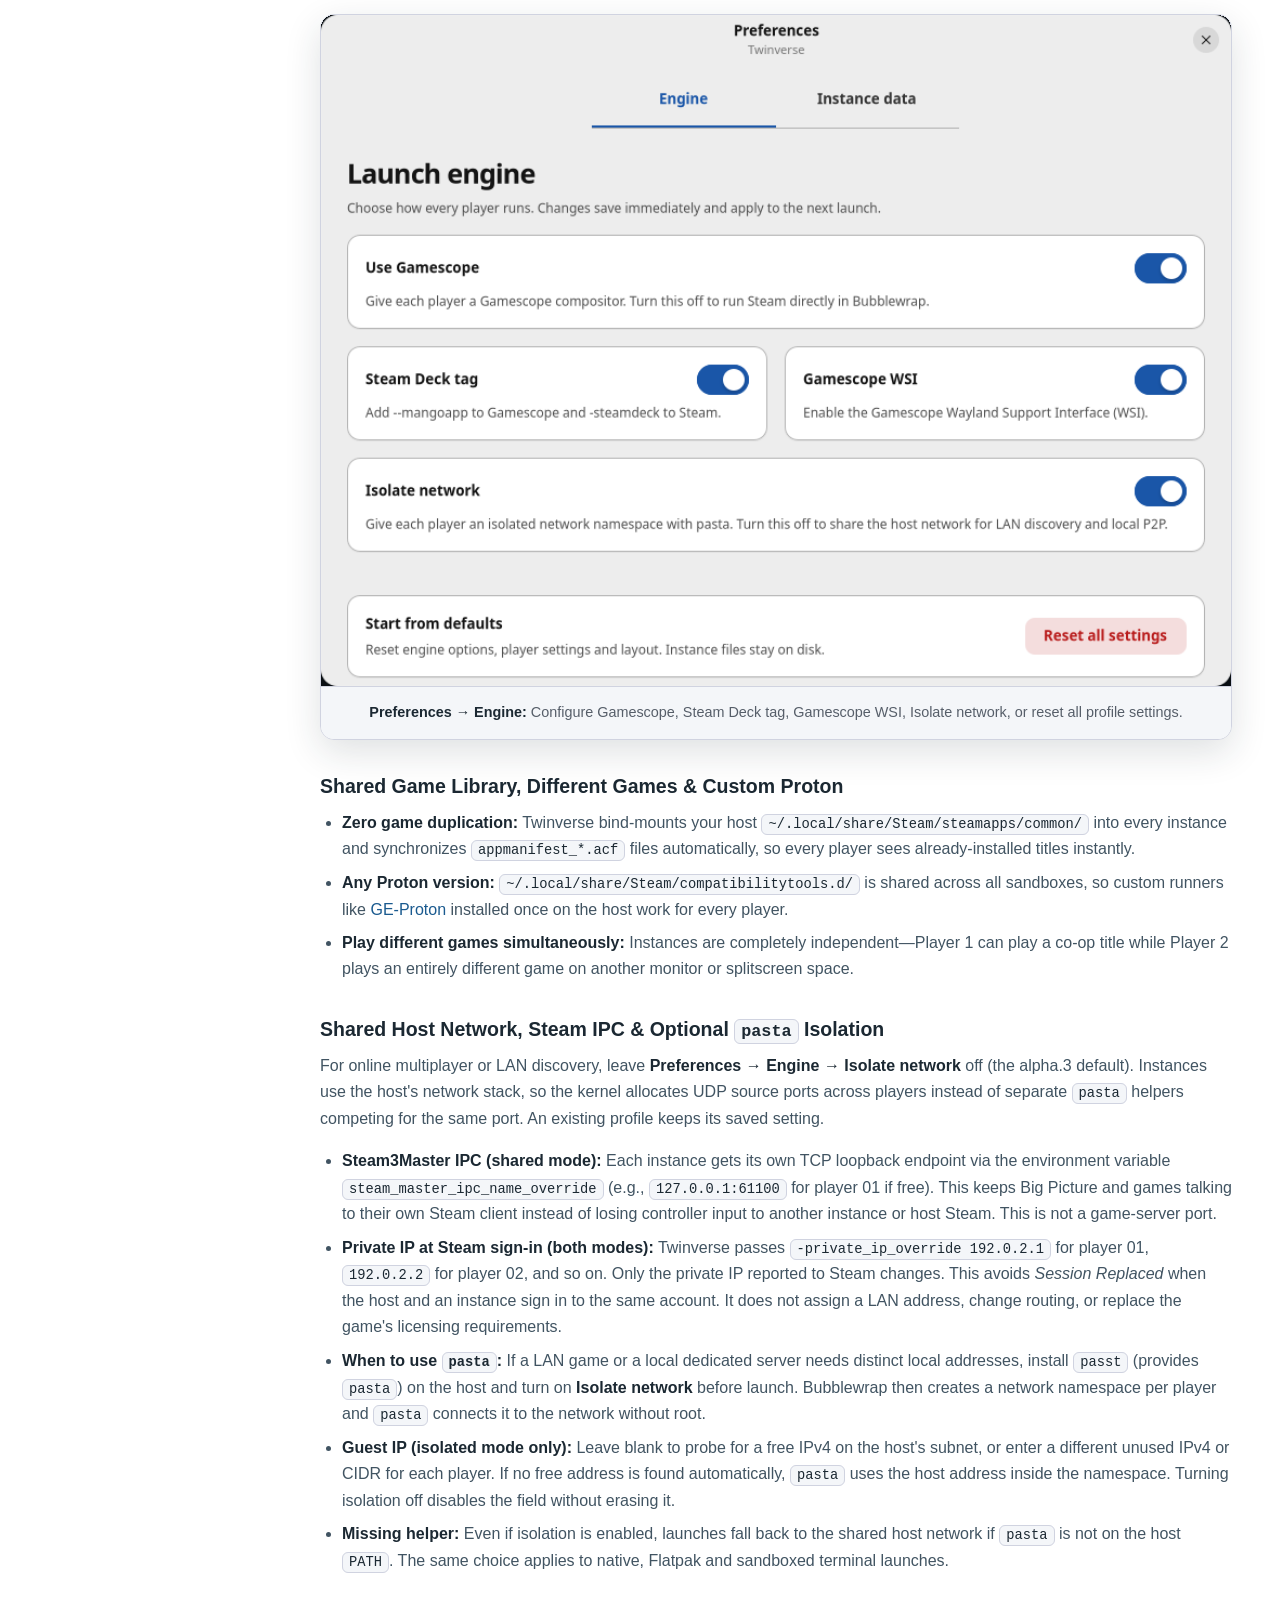
==== commit 3402c956: "feat(ui): give Grab Mouse its own inspector section" ====
--- a/docs/index.html
+++ b/docs/index.html
@@ -815,16 +815,16 @@
 
           <ul>
             <li>
-              <span data-lang-block="en"><strong>Controls → Controller:</strong> Plug in or turn on the gamepad and select it from the searchable list. The list refreshes automatically on hotplug; use the refresh icon or <kbd>F5</kbd> if needed. A physical controller belongs to one player at a time. In other players’ lists it shows the owner's number (e.g., <code>01</code>) and cannot be selected. To transfer it, select <strong>None</strong> or a different pad for its owner first.</span>
-              <span data-lang-block="pt"><strong>Controles → Controle:</strong> Conecte ou ligue o controle e selecione-o na lista pesquisável. A lista se atualiza automaticamente ao conectar ou desconectar dispositivos; use o ícone de atualização ou <kbd>F5</kbd> se necessário. Cada controle físico pertence a um só jogador por vez. Nas listas dos demais, ele exibe o número do dono (por exemplo, <code>01</code>) e não pode ser selecionado. Para transferi-lo, selecione <strong>Nenhum</strong> ou outro controle para o dono atual primeiro.</span>
+              <span data-lang-block="en"><strong>Controls:</strong> Plug in or turn on the gamepad and select it from the searchable list. The list refreshes automatically on hotplug; use the refresh icon or <kbd>F5</kbd> if needed. A physical controller belongs to one player at a time. In other players’ lists it shows the owner's number (e.g., <code>01</code>) and cannot be selected. To transfer it, select <strong>None</strong> or a different pad for its owner first.</span>
+              <span data-lang-block="pt"><strong>Controles:</strong> Conecte ou ligue o controle e selecione-o na lista pesquisável. A lista se atualiza automaticamente ao conectar ou desconectar dispositivos; use o ícone de atualização ou <kbd>F5</kbd> se necessário. Cada controle físico pertence a um só jogador por vez. Nas listas dos demais, ele exibe o número do dono (por exemplo, <code>01</code>) e não pode ser selecionado. Para transferi-lo, selecione <strong>Nenhum</strong> ou outro controle para o dono atual primeiro.</span>
             </li>
             <li>
               <span data-lang-block="en"><strong>Read the selection dot:</strong> Blue marks the current choice; yellow and <strong>(Disconnected)</strong> mean the assigned device is absent. Twinverse saves its ID and name, even across restarts. Leave it selected: the native bridge can wait for it at launch or reconnect it mid-game. Selecting <strong>None</strong> clears the assignment and uses a virtual joystick instead.</span>
               <span data-lang-block="pt"><strong>Observe o ponto de seleção:</strong> Azul indica a escolha atual; amarelo e <strong>(Desconectado)</strong> indicam que o dispositivo atribuído está ausente. O Twinverse guarda o ID e o nome mesmo após reiniciar. Mantenha a seleção: a ponte nativa pode aguardar o controle ao iniciar ou reconectá-lo durante o jogo. Selecionar <strong>Nenhum</strong> remove a atribuição e usa um joystick virtual no lugar.</span>
             </li>
             <li>
-              <span data-lang-block="en"><strong>Controls → Grab mouse:</strong> Only one player can grab the mouse. Turn it off for the current player before enabling it for another. The mouse icon marks the space whose Gamescope receives <code>--force-grab-cursor</code>.</span>
-              <span data-lang-block="pt"><strong>Controles → Capturar mouse:</strong> Só um jogador pode capturar o mouse. Desative a opção para o jogador atual antes de ativá-la para outro. O ícone de mouse indica o espaço cujo Gamescope recebe <code>--force-grab-cursor</code>.</span>
+              <span data-lang-block="en"><strong>Grab mouse:</strong> Only one player can grab the mouse. Turn it off for the current player before enabling it for another. The mouse icon marks the space whose Gamescope receives <code>--force-grab-cursor</code>.</span>
+              <span data-lang-block="pt"><strong>Capturar mouse:</strong> Só um jogador pode capturar o mouse. Desative a opção para o jogador atual antes de ativá-la para outro. O ícone de mouse indica o espaço cujo Gamescope recebe <code>--force-grab-cursor</code>.</span>
             </li>
             <li>
               <span data-lang-block="en"><strong>Audio → Output device:</strong> Choose <strong>Default</strong> for the system output, or select a PipeWire/PulseAudio sink (<code>PULSE_SINK</code>). The same blue/yellow dots distinguish a current choice from a remembered, disconnected output. Number badges (e.g., <code>01, 02</code>) show who else uses that sink; unlike a controller, it is still selectable.</span>
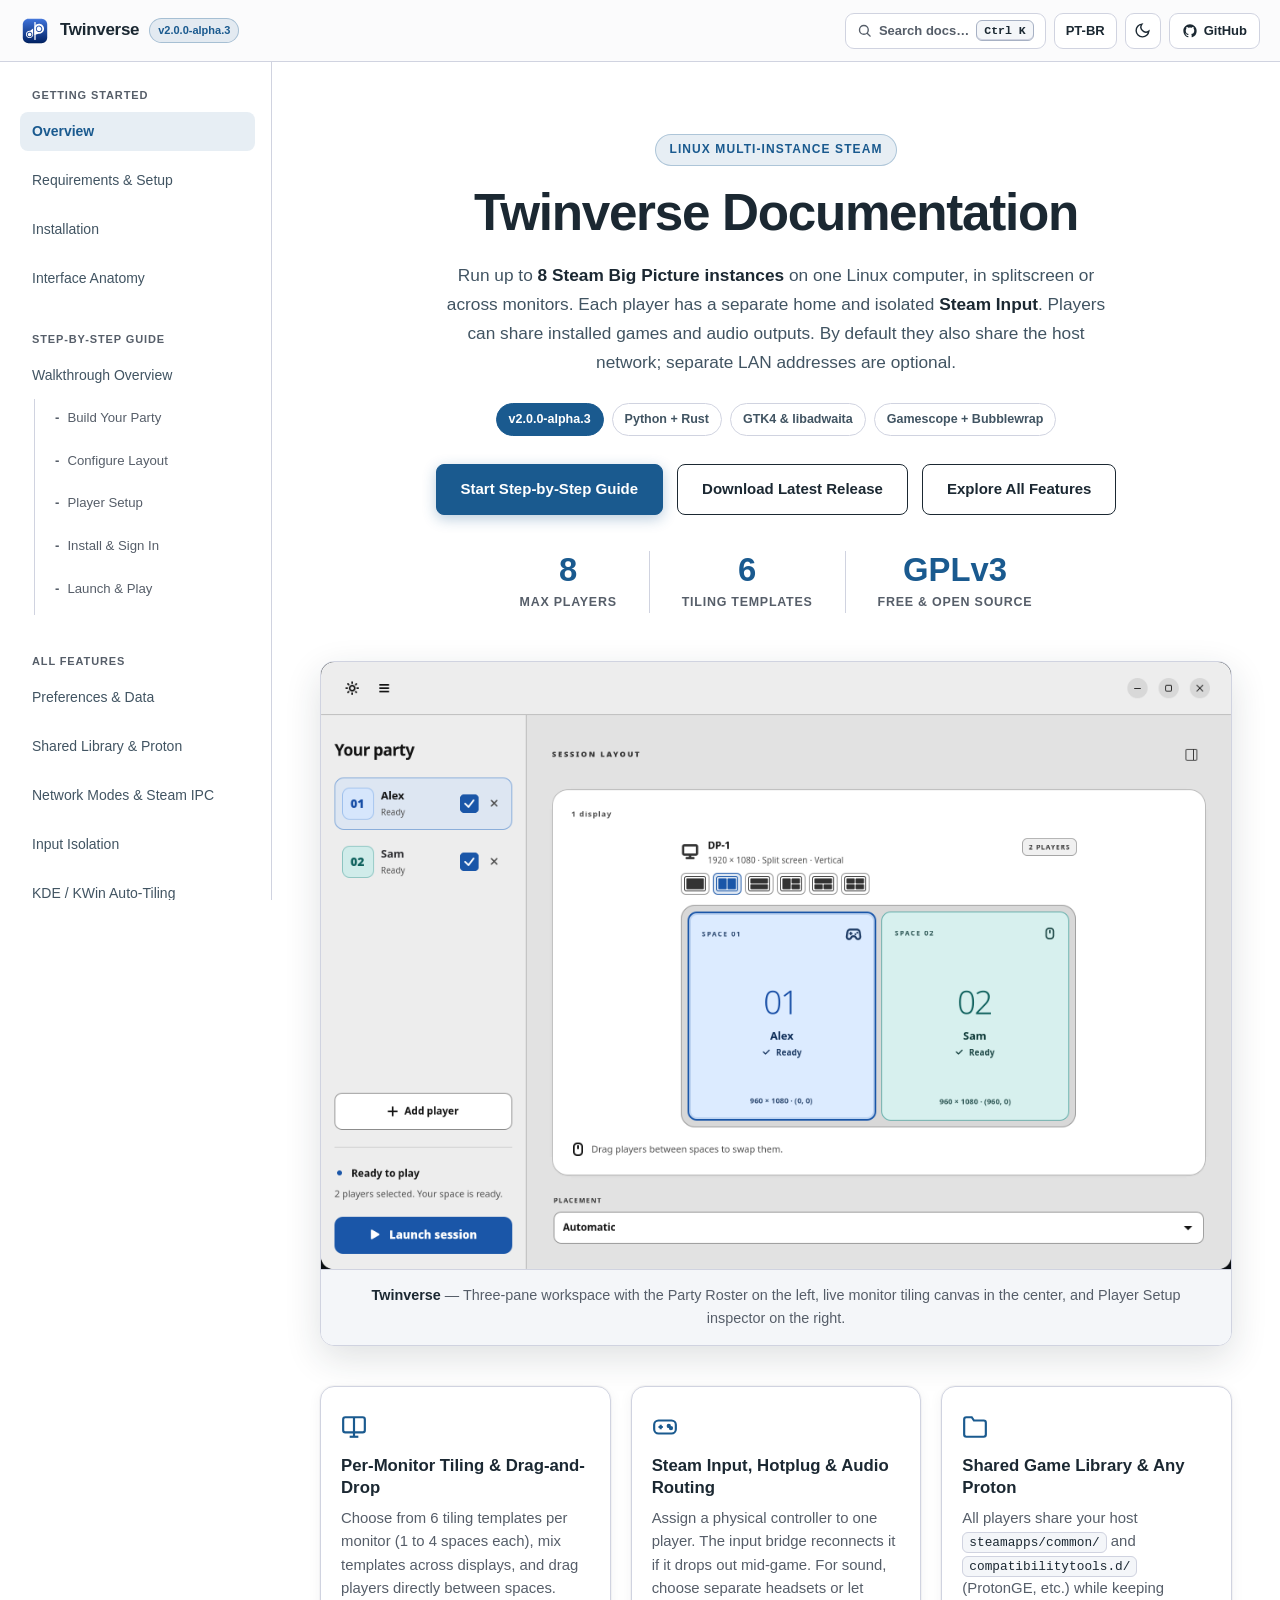
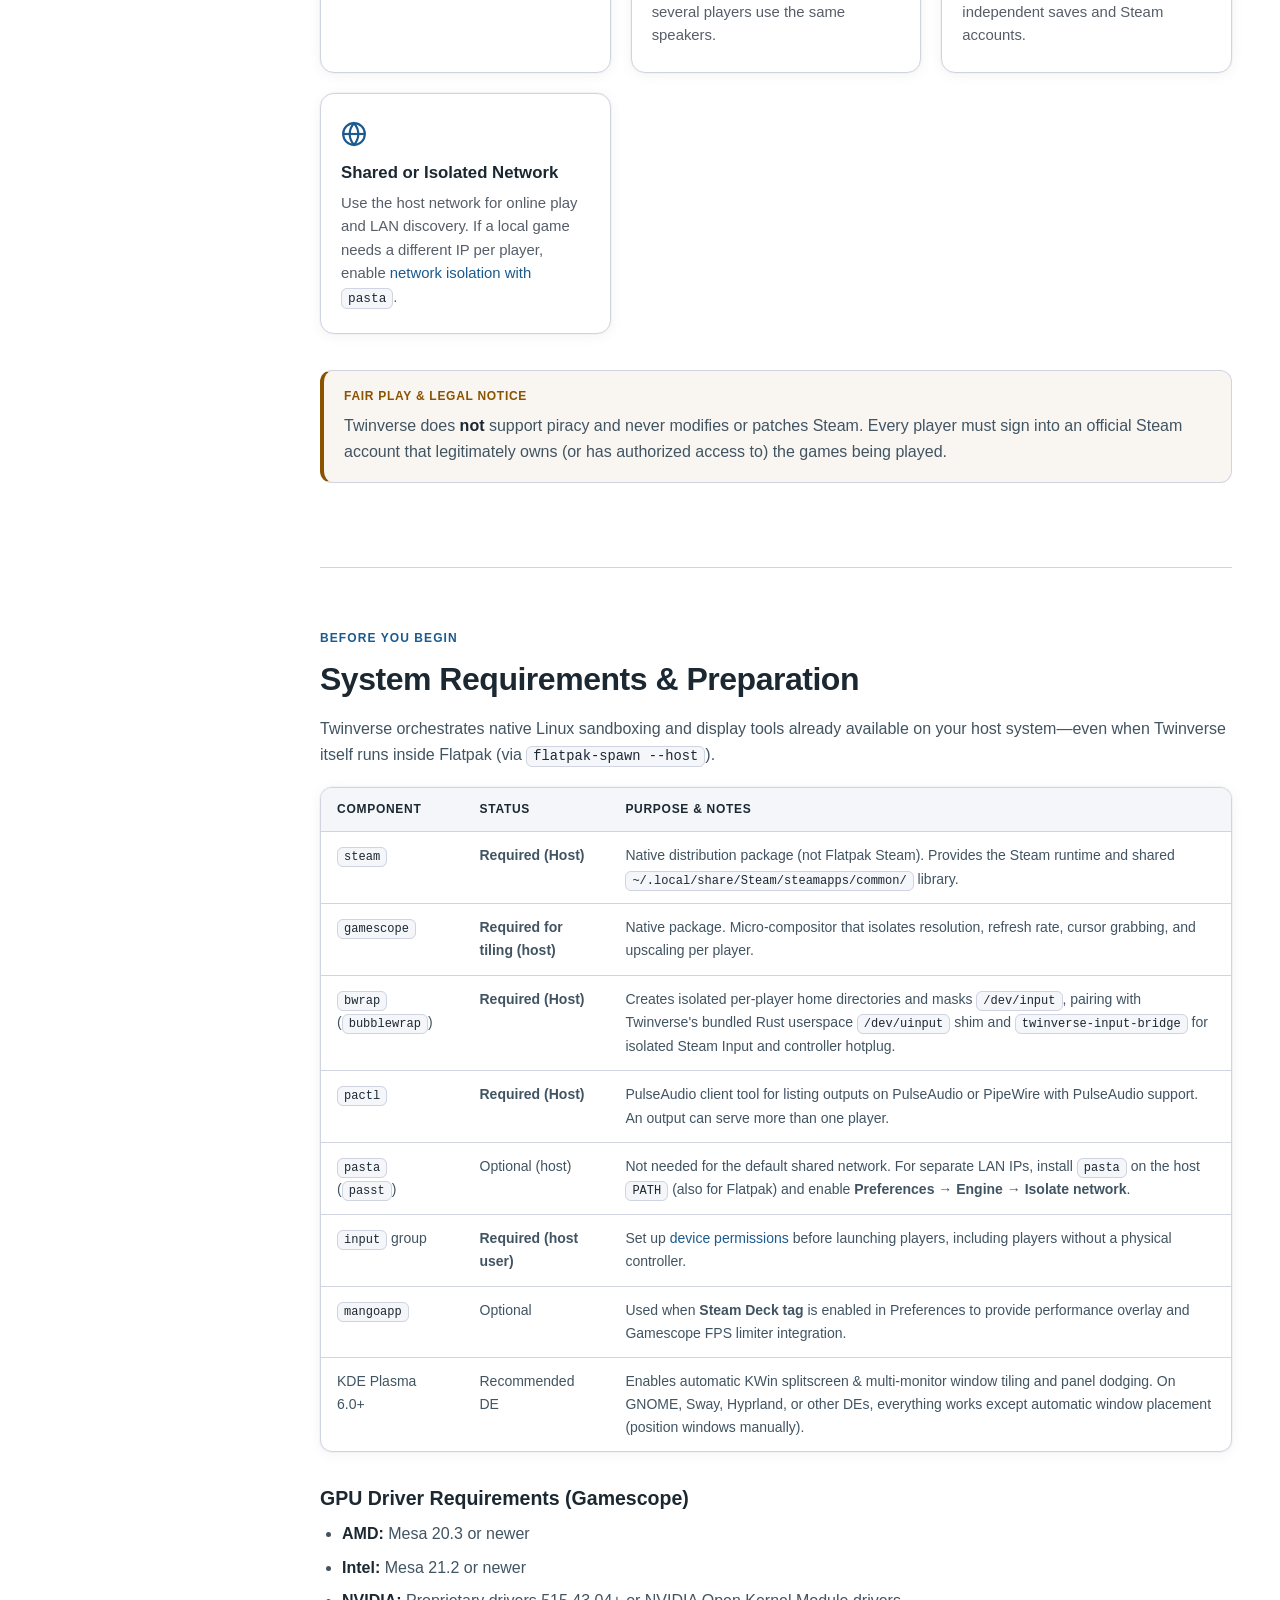
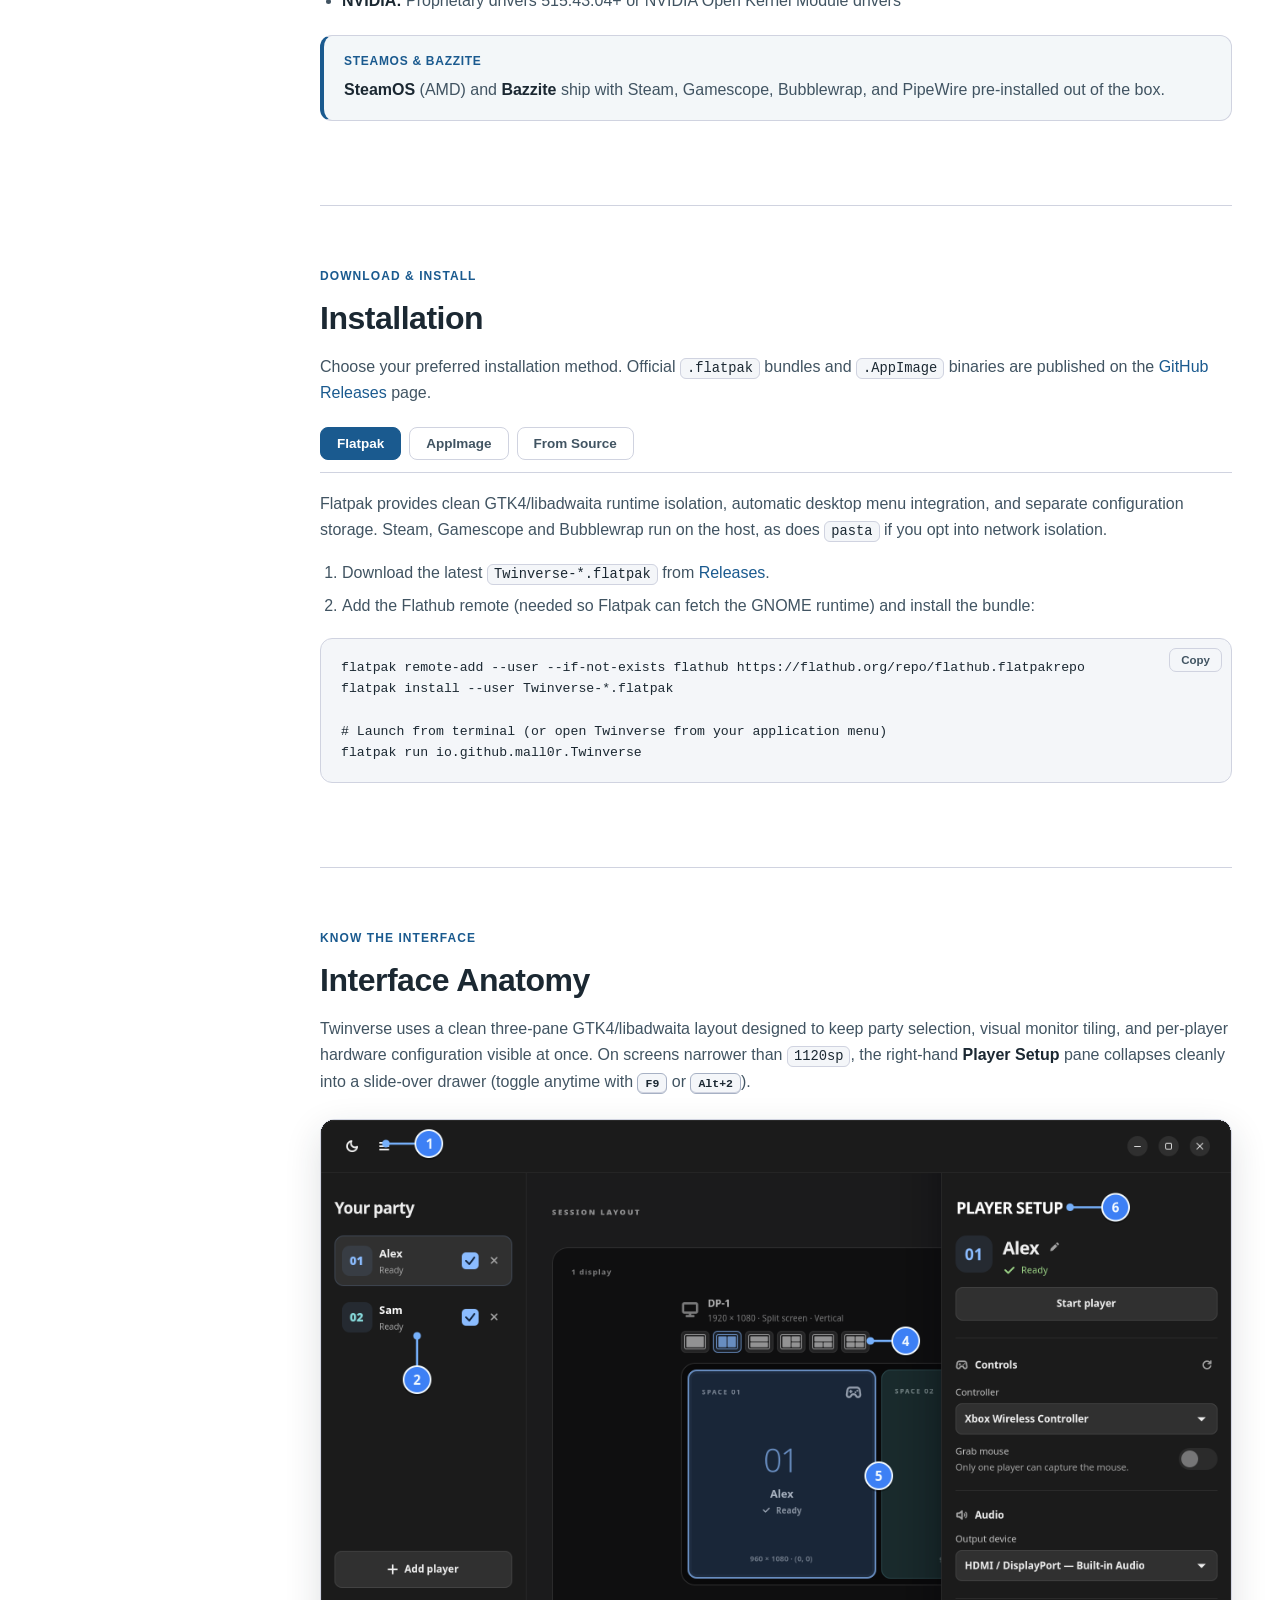
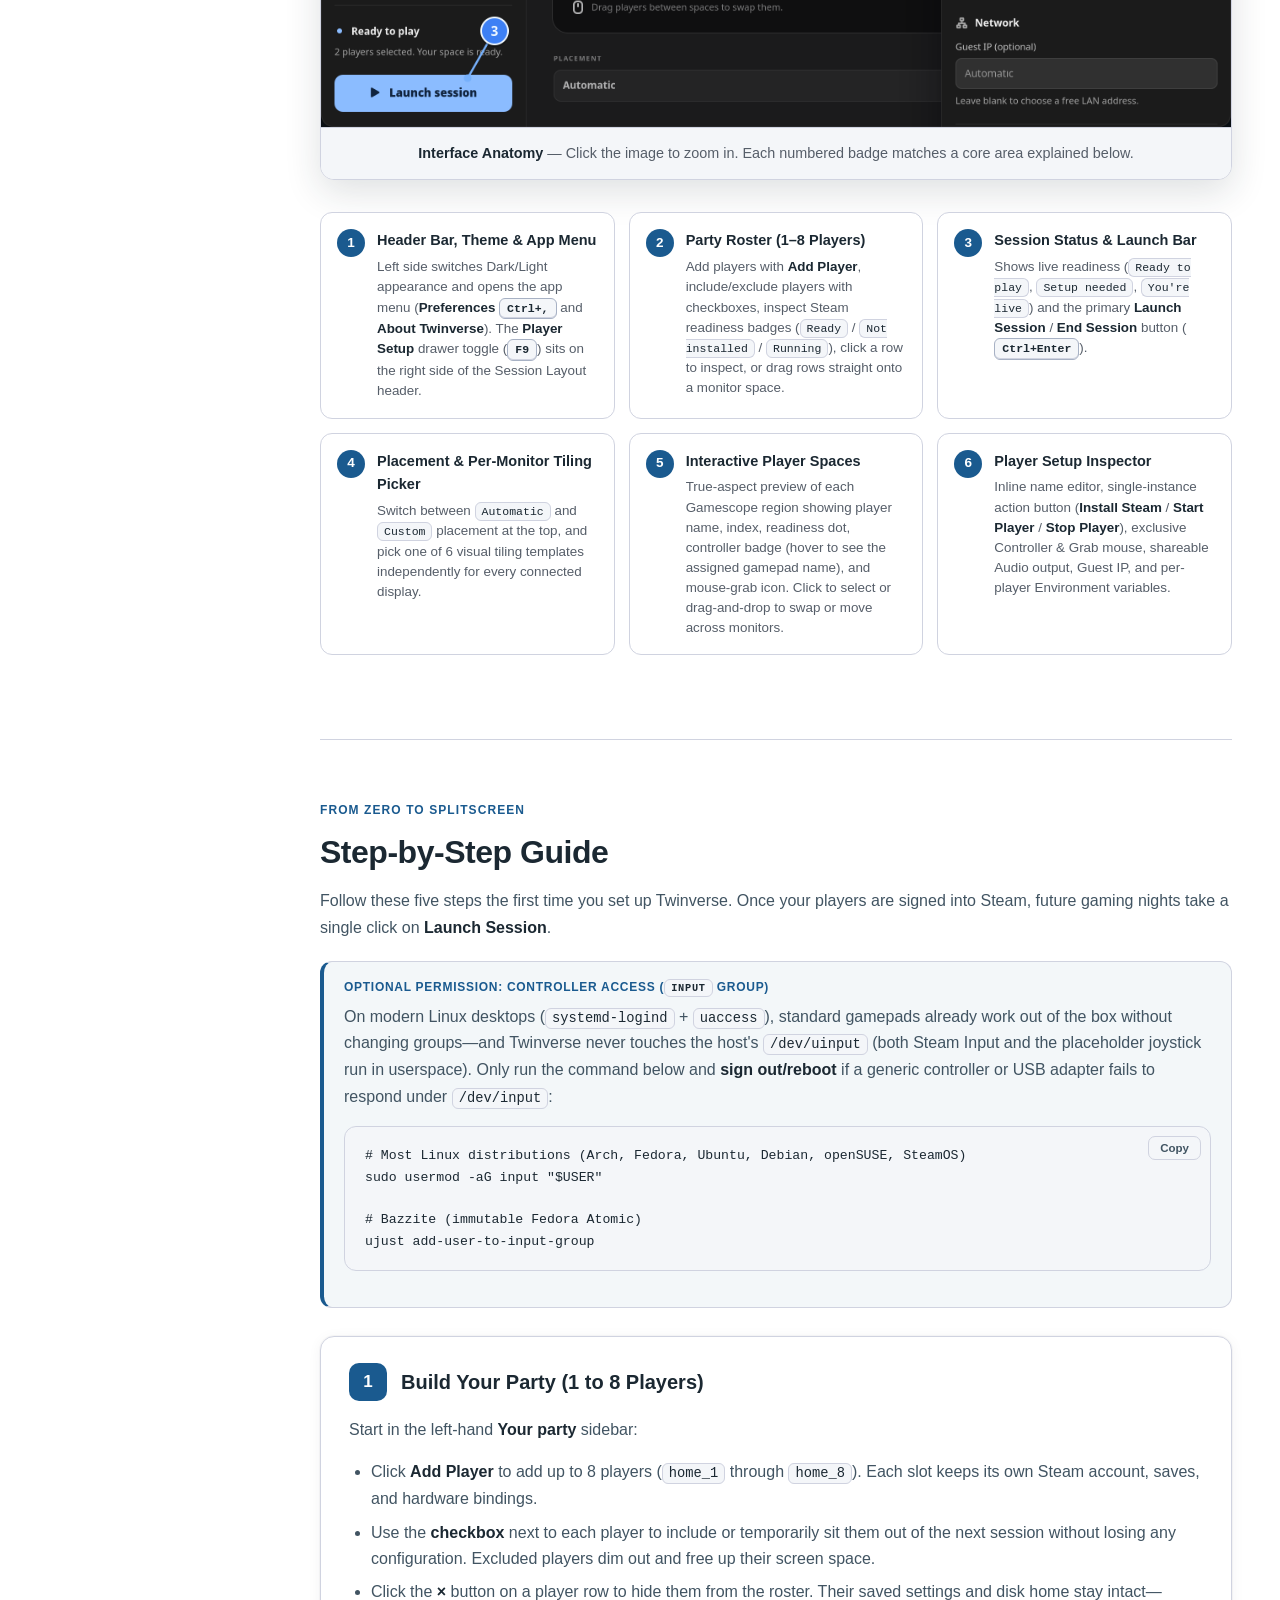
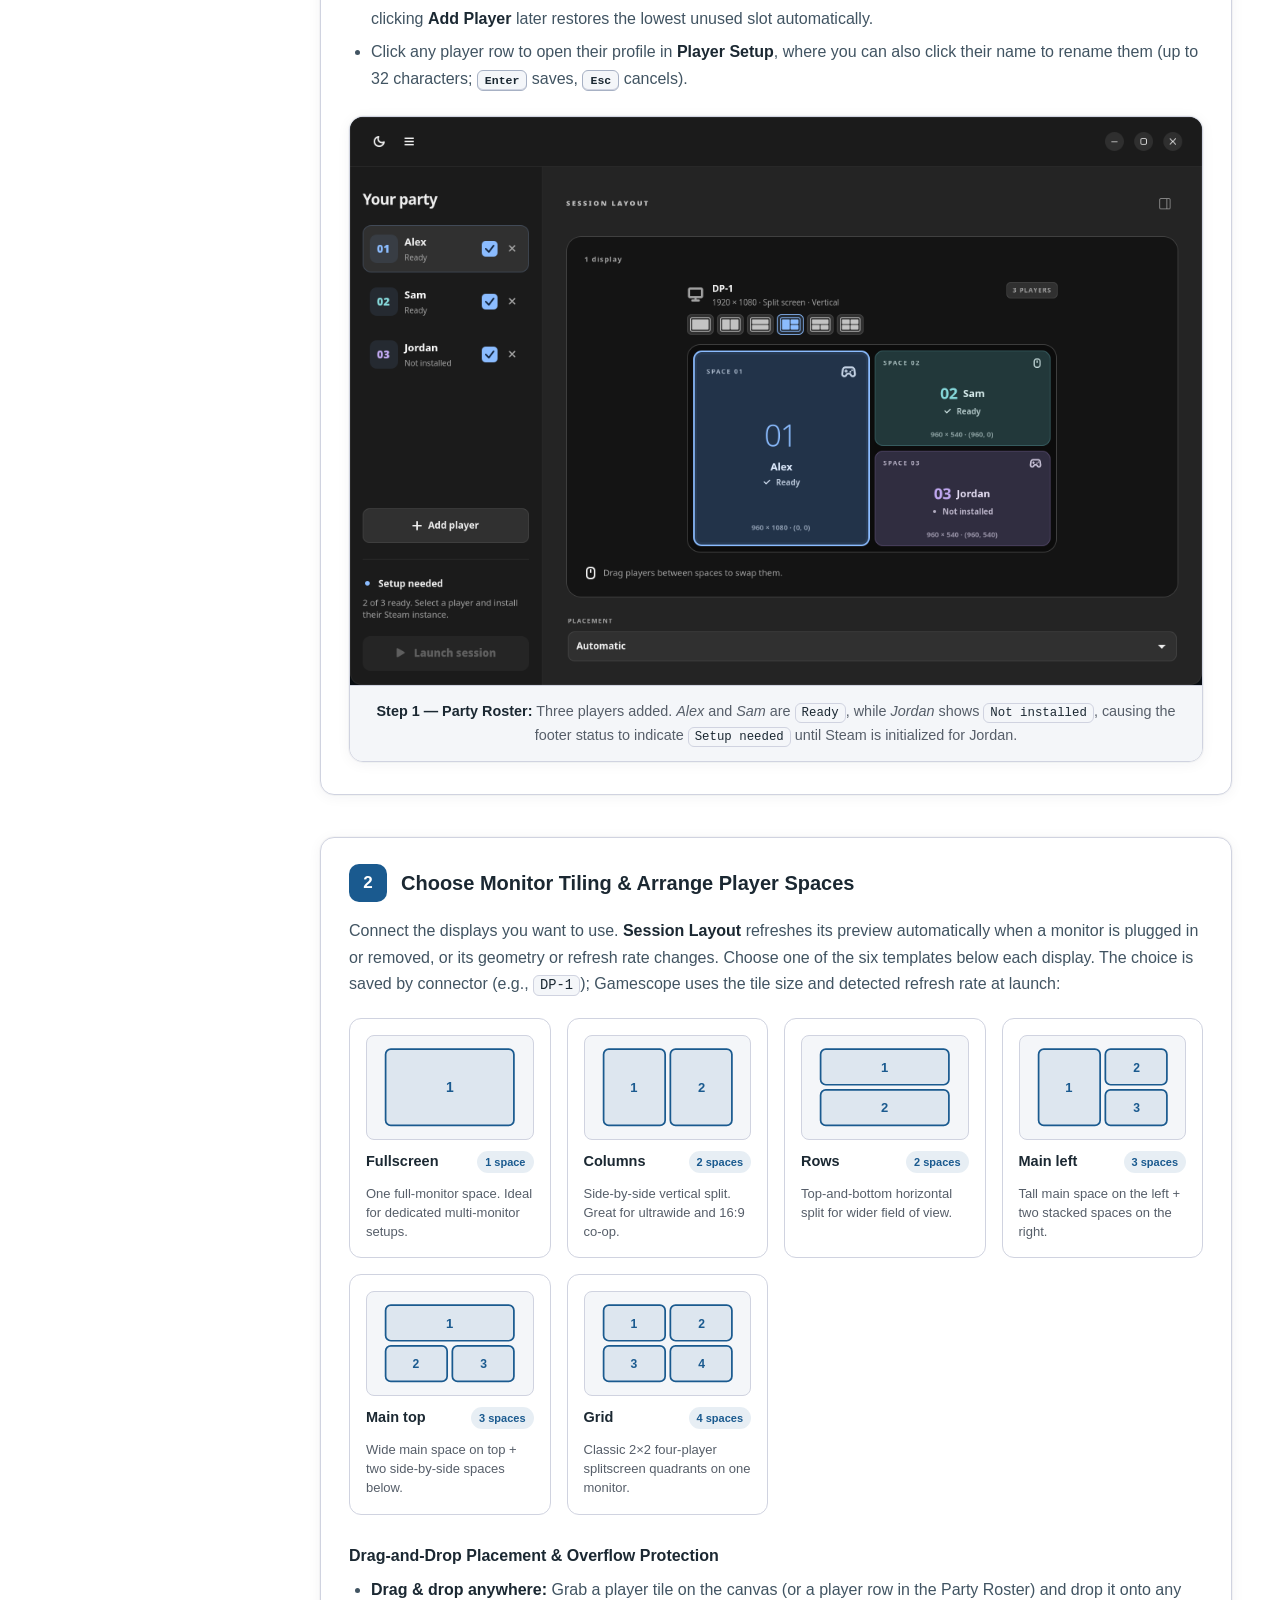
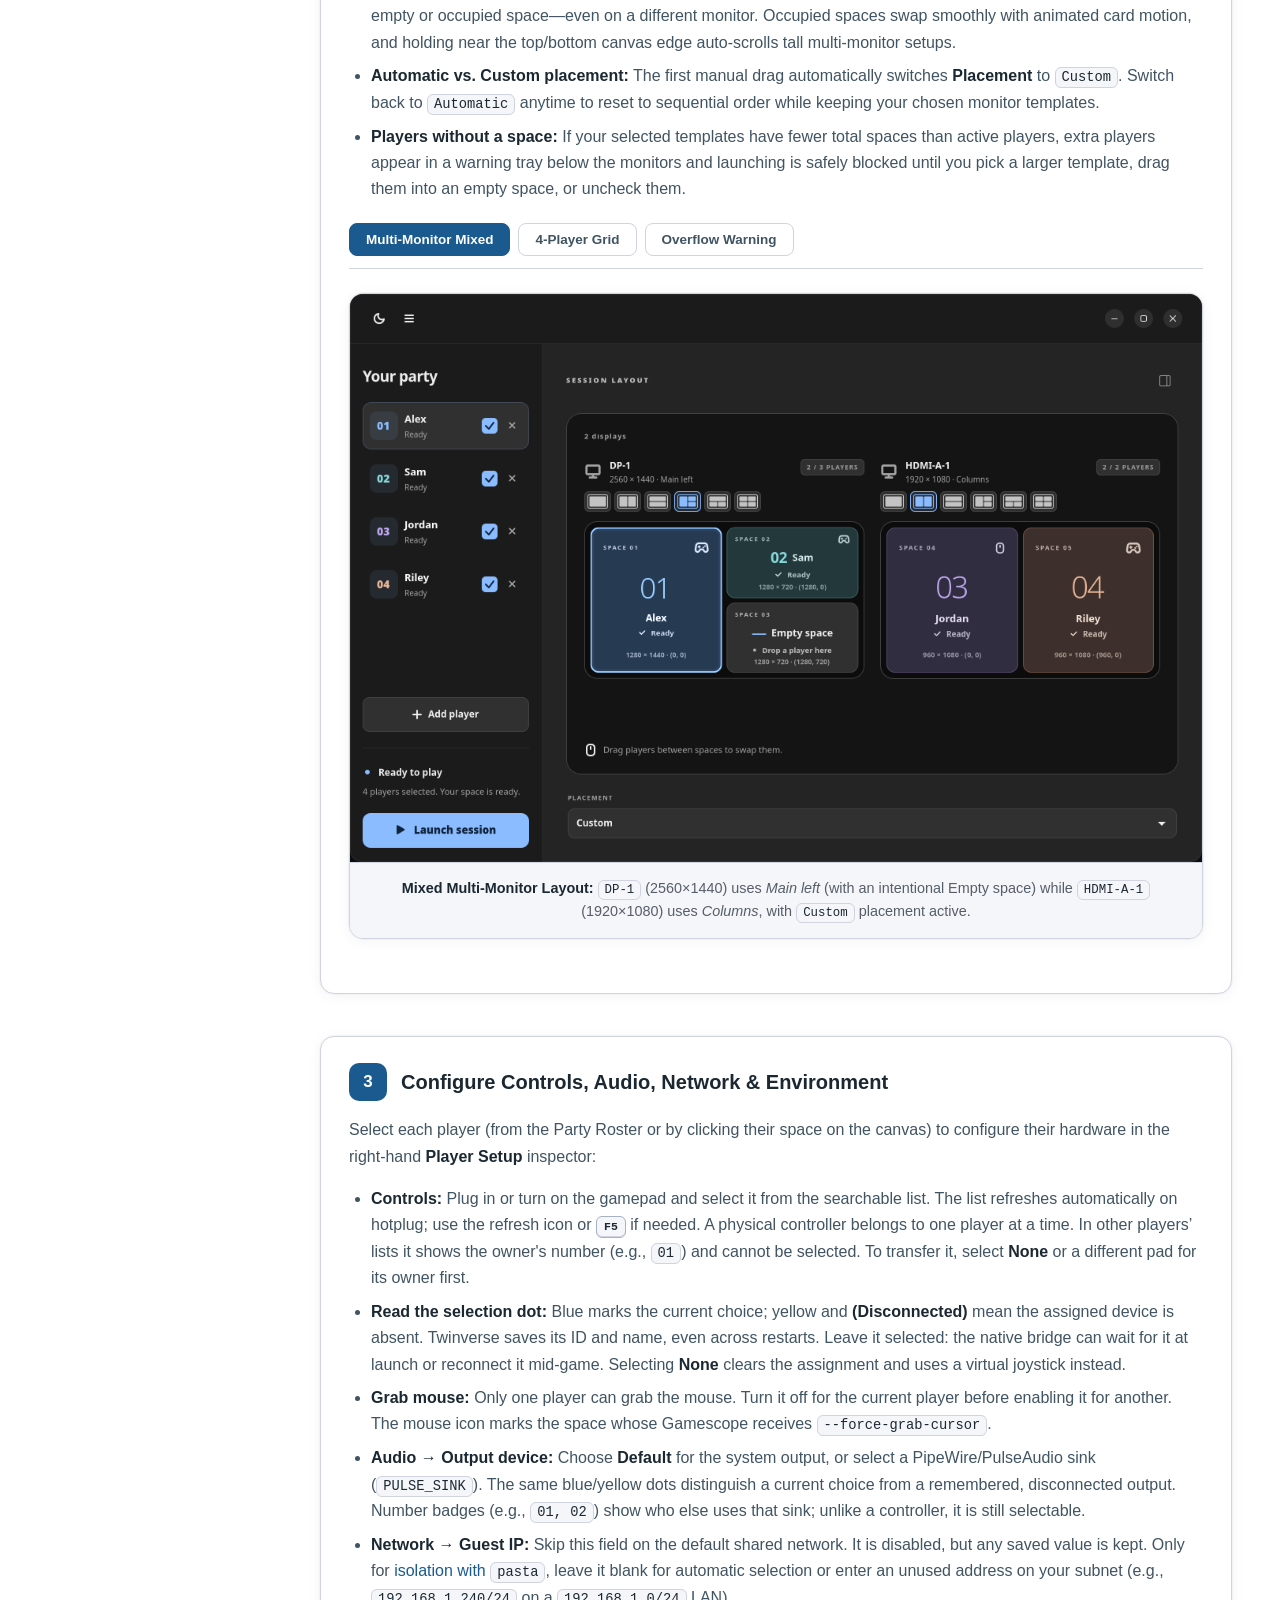
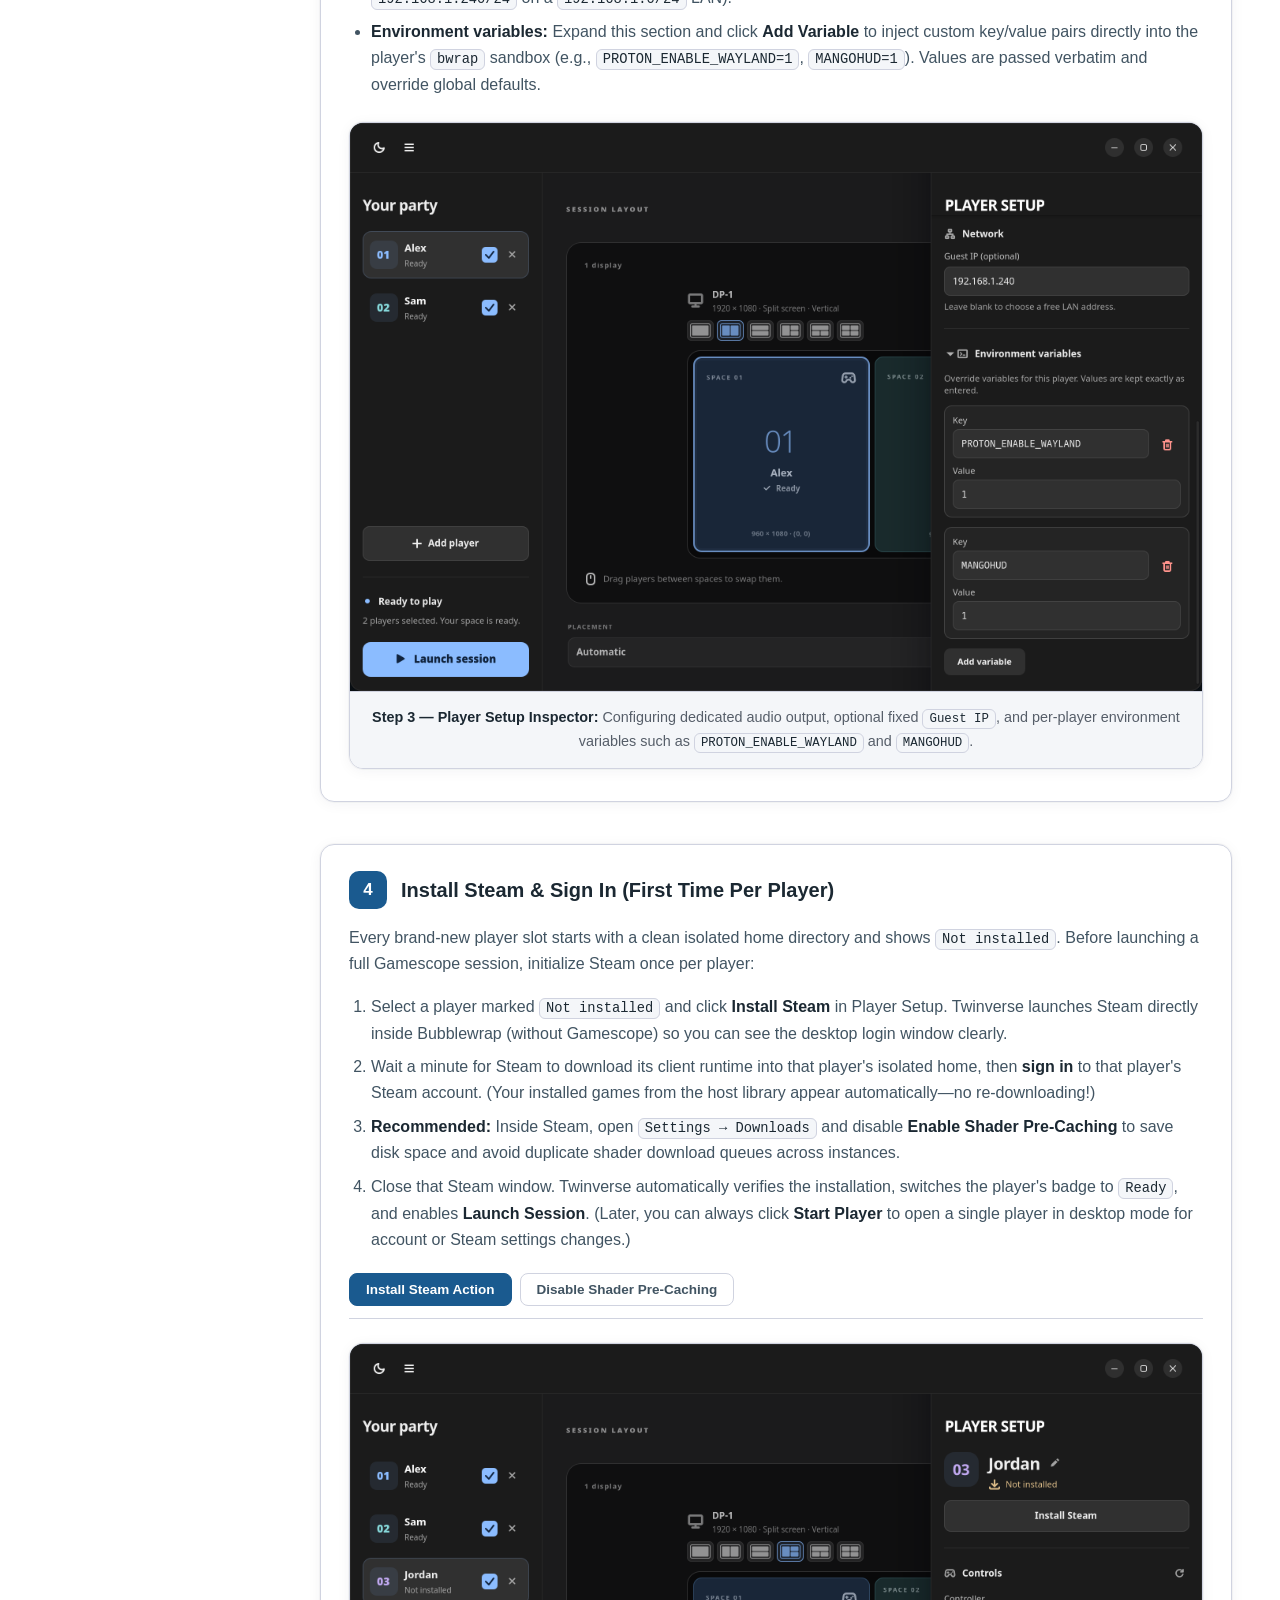
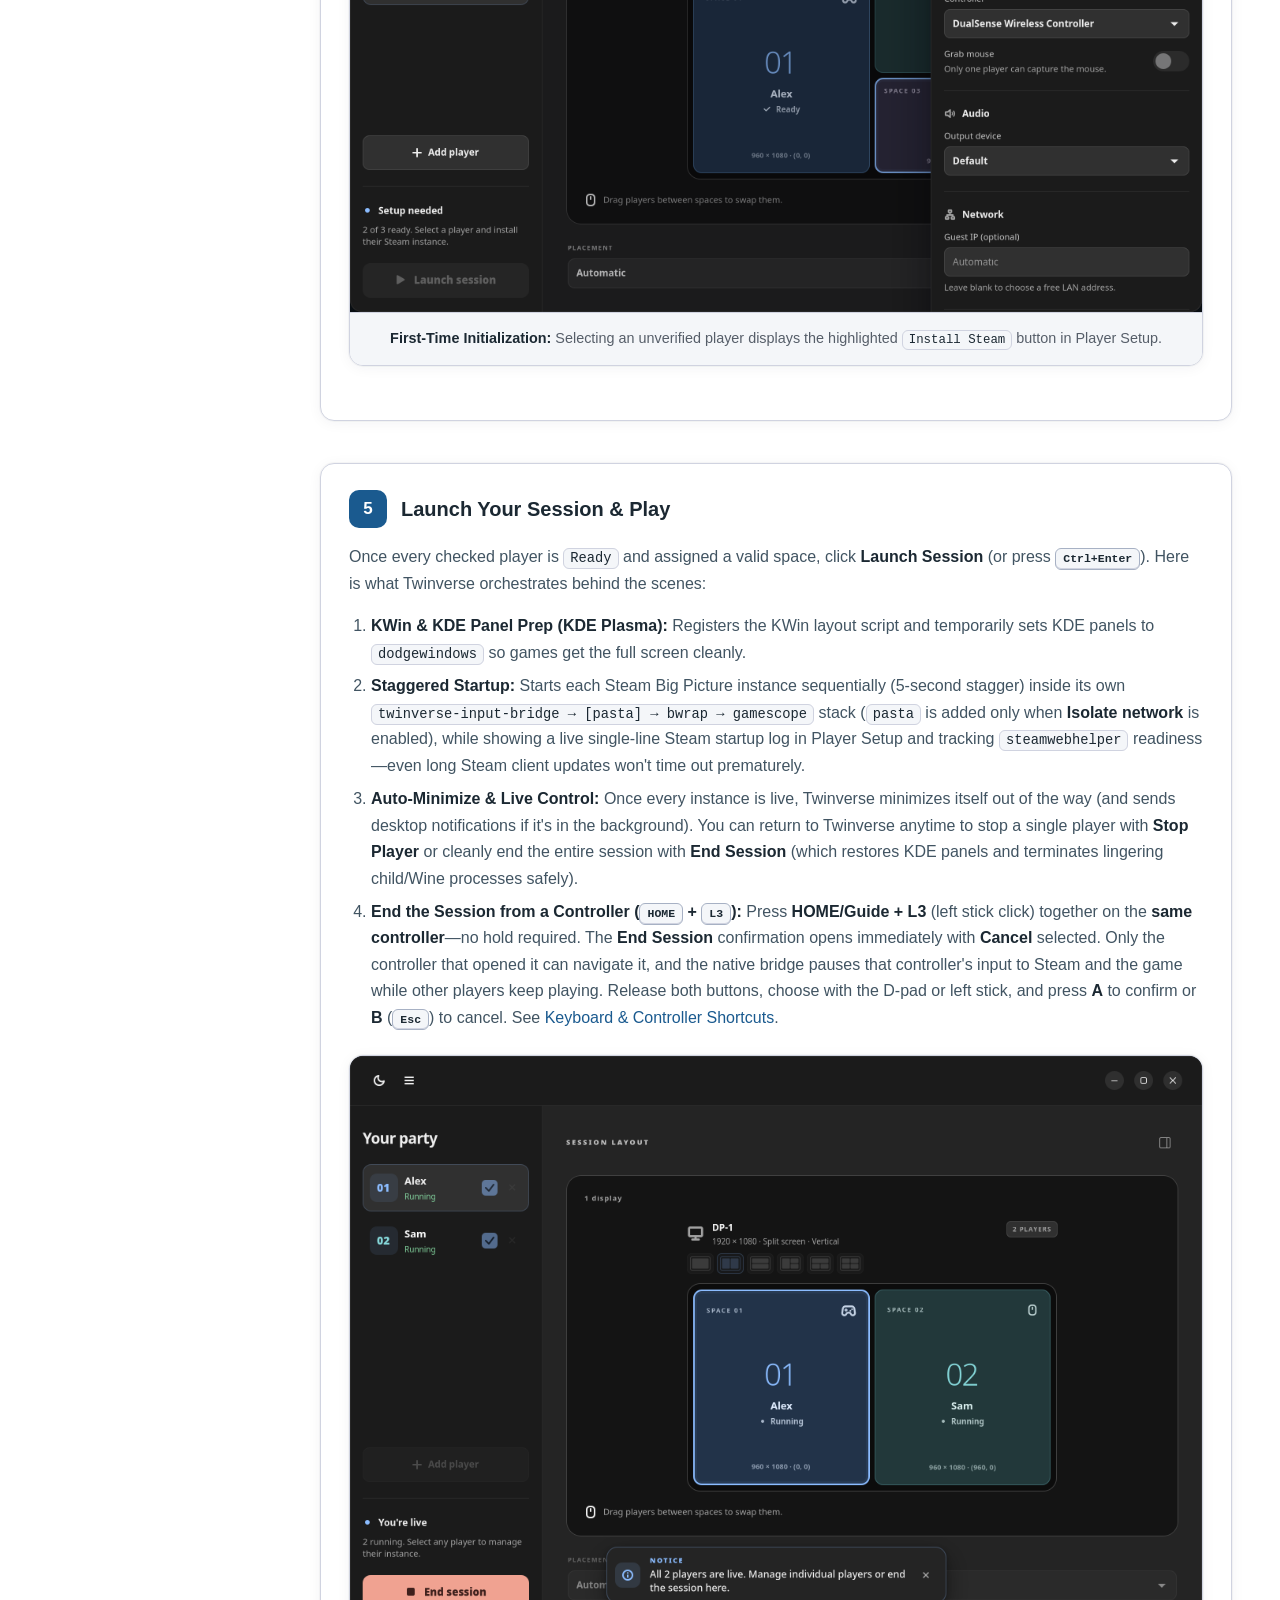
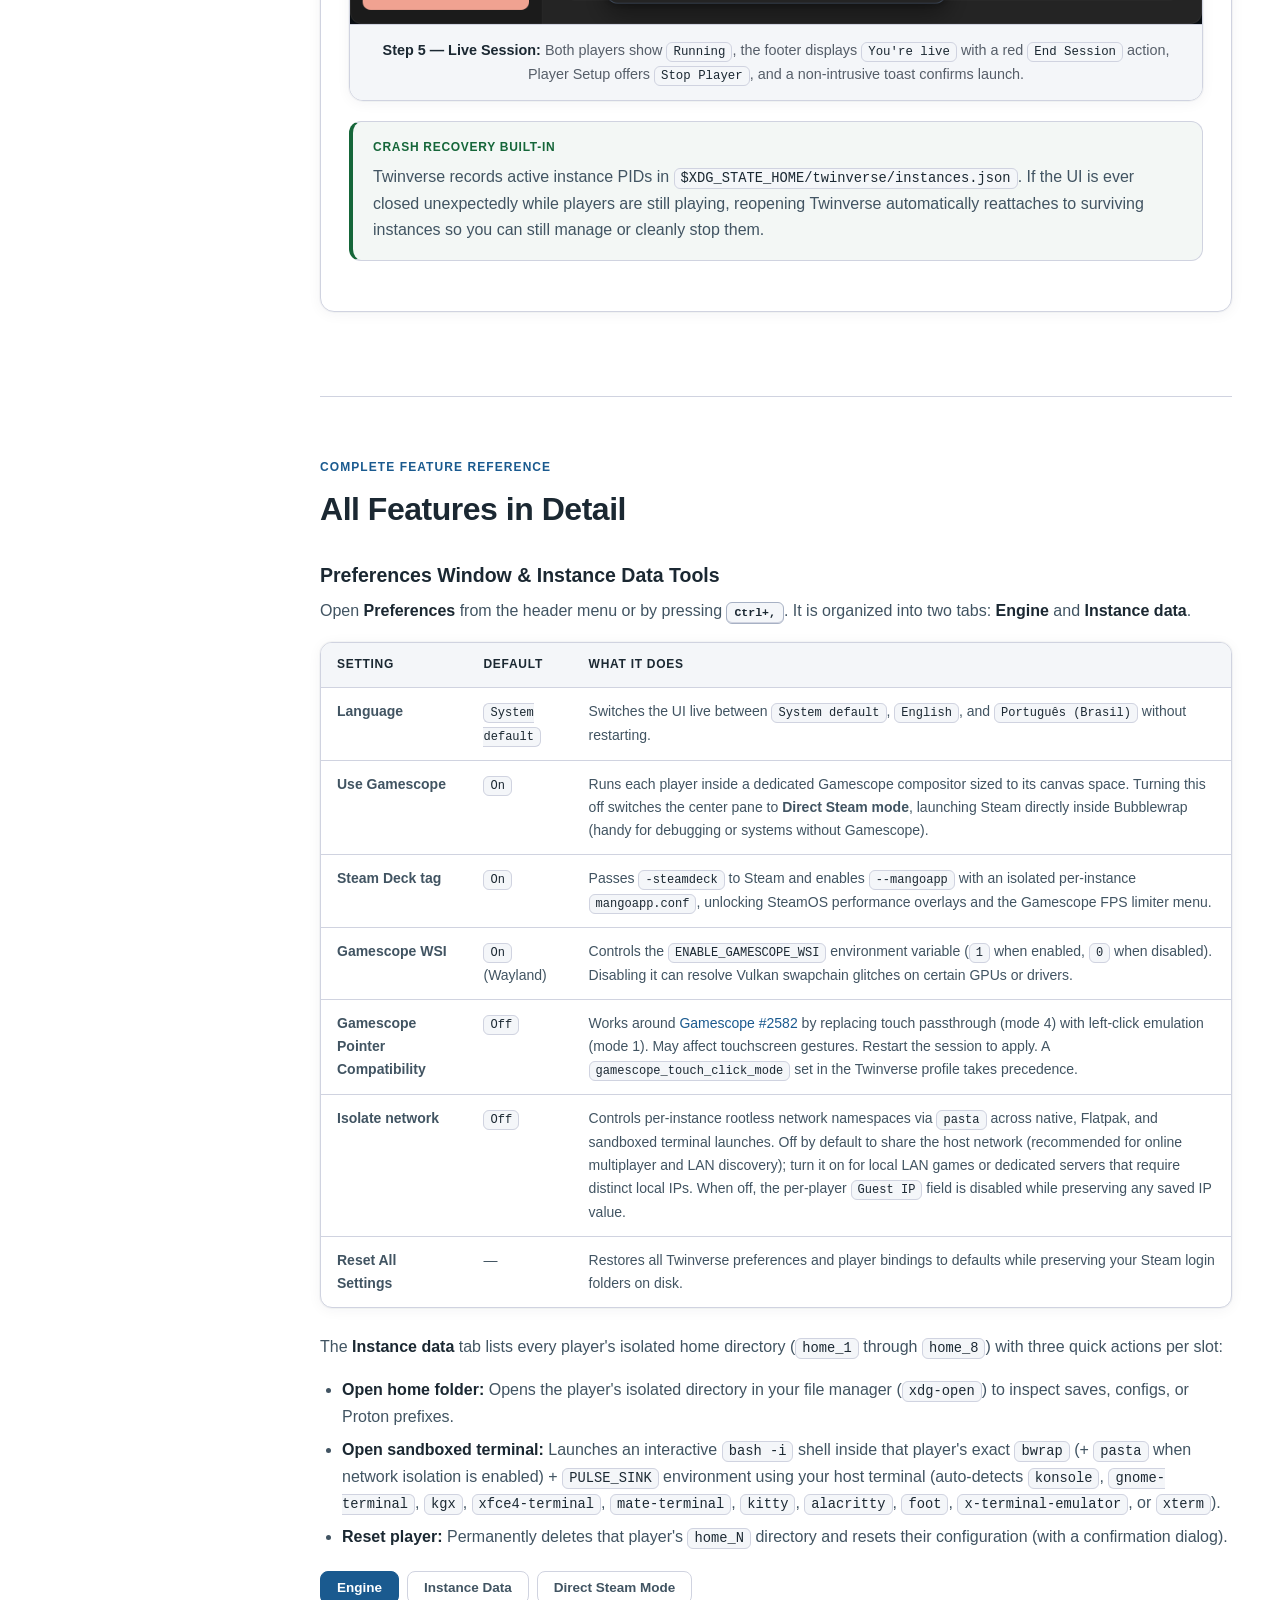
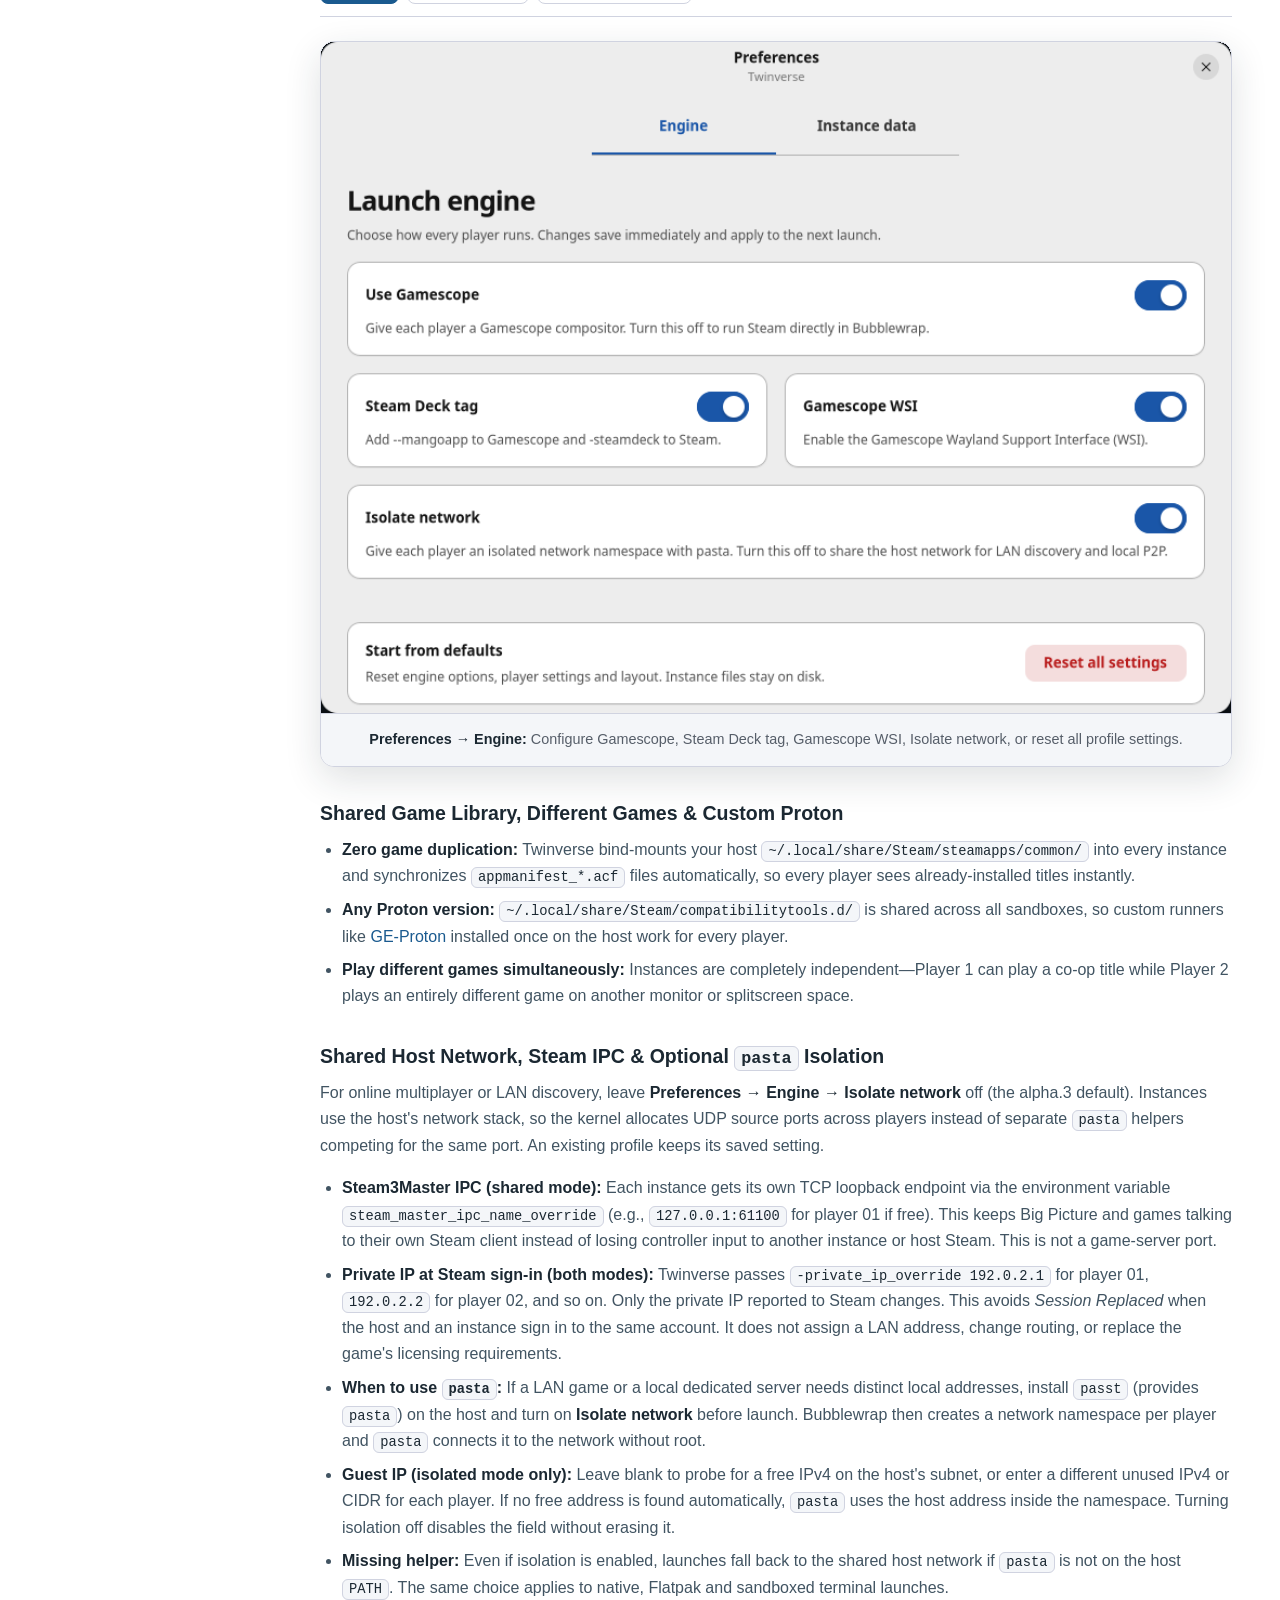
==== commit 8359af30: "feat(input): move placeholder virtual joystick to userspace bridge" ====
--- a/docs/index.html
+++ b/docs/index.html
@@ -576,14 +576,14 @@
           <span data-lang-block="pt">Siga estes cinco passos na primeira vez em que configurar o Twinverse. Depois que os jogadores fizerem login no Steam, as próximas sessões exigem apenas um clique em <strong>Iniciar Sessão</strong>.</span>
         </p>
 
-        <div id="input-permissions" class="callout callout-important">
+        <div id="input-permissions" class="callout callout-note">
           <p class="callout-title">
-            <span data-lang-block="en">Mandatory Permission: Add Your User to the <code>input</code> Group</span>
-            <span data-lang-block="pt">Permissão Obrigatória: Adicione seu Usuário ao Grupo <code>input</code></span>
+            <span data-lang-block="en">Optional Permission: Controller Access (<code>input</code> Group)</span>
+            <span data-lang-block="pt">Permissão Opcional: Acesso a Controles (Grupo <code>input</code>)</span>
           </p>
           <p>
-            <span data-lang-block="en">Twinverse needs to read physical controllers under <code>/dev/input</code>. It also needs write access to the host's <code>/dev/uinput</code> to create the placeholder joystick when no controller is assigned. Steam Input's own virtual devices stay inside each instance. Run the command for your distribution, then <strong>reboot</strong>:</span>
-            <span data-lang-block="pt">O Twinverse precisa ler os controles físicos em <code>/dev/input</code>. Também precisa de acesso de escrita a <code>/dev/uinput</code> no host para criar o joystick substituto quando não há controle atribuído. Já os dispositivos virtuais do Steam Input ficam dentro de cada instância. Execute o comando da sua distribuição e <strong>reinicie o computador</strong>:</span>
+            <span data-lang-block="en">On modern Linux desktops (<code>systemd-logind</code> + <code>uaccess</code>), standard gamepads already work out of the box without changing groups—and Twinverse never touches the host's <code>/dev/uinput</code> (both Steam Input and the placeholder joystick run in userspace). Only run the command below and <strong>sign out/reboot</strong> if a generic controller or USB adapter fails to respond under <code>/dev/input</code>:</span>
+            <span data-lang-block="pt">Em desktops Linux modernos (<code>systemd-logind</code> + <code>uaccess</code>), controles padrão já funcionam sem alterar grupos—e o Twinverse nunca toca no <code>/dev/uinput</code> do host (tanto o Steam Input quanto o joystick substituto rodam em userspace). Só execute o comando abaixo e <strong>saia da sessão/reinicie</strong> se algum controle genérico ou adaptador USB não responder em <code>/dev/input</code>:</span>
           </p>
 <pre><code># Most Linux distributions (Arch, Fedora, Ubuntu, Debian, openSUSE, SteamOS)
 sudo usermod -aG input "$USER"
@@ -1241,14 +1241,14 @@
               <span data-lang-block="pt">Mantém uma lista dinâmica <code>tw_hidraw.allow</code> por instância e sintetiza eventos udev de hotplug <code>hidraw</code>, preservando giroscópio, vibração, touchpad e LEDs nativos do controle de cada jogador sem expor os dispositivos dos demais.</span>
             </li>
             <li>
-              <strong><span data-lang-block="en">Automatic Virtual Joystick:</span><span data-lang-block="pt">Joystick Virtual Automático:</span></strong>
-              <span data-lang-block="en">If a player has no physical controller selected (<strong>None</strong>), Twinverse creates a temporary <code>"Virtual Joystick by Twinverse"</code> via <code>evdev.UInput</code> during session launch and cleans it up on stop.</span>
-              <span data-lang-block="pt">Se um jogador não tiver controle físico selecionado (<strong>Nenhum</strong>), o Twinverse cria um <code>"Virtual Joystick by Twinverse"</code> temporário via <code>evdev.UInput</code> durante a sessão e o remove ao encerrar.</span>
+              <strong><span data-lang-block="en">Userspace Placeholder Virtual Joystick:</span><span data-lang-block="pt">Joystick Virtual Substituto em Userspace:</span></strong>
+              <span data-lang-block="en">If a player has no physical controller selected (<strong>None</strong>), <code>twinverse-input-bridge --placeholder</code> exposes a quiet <code>"Virtual Joystick by Twinverse"</code> on <code>event3000</code> with an empty <code>tw_hidraw.allow</code>—preventing Gamescope cursor issues while blocking all physical controllers dynamically and never touching the host's <code>/dev/uinput</code>.</span>
+              <span data-lang-block="pt">Se um jogador não tiver controle físico selecionado (<strong>Nenhum</strong>), o <code>twinverse-input-bridge --placeholder</code> expõe um <code>"Virtual Joystick by Twinverse"</code> silencioso em <code>event3000</code> com <code>tw_hidraw.allow</code> vazio—evitando bugs de cursor no Gamescope enquanto bloqueia dinamicamente todos os controles físicos sem nunca tocar no <code>/dev/uinput</code> do host.</span>
             </li>
             <li>
               <strong><span data-lang-block="en">Graceful Source Fallback:</span><span data-lang-block="pt">Fallback Automático no Código-Fonte:</span></strong>
-              <span data-lang-block="en">Only when running from source without compiled native Rust libraries does Twinverse fall back to static <code>/dev/input/eventX</code> bind-mounts and static <code>/dev/hidraw*</code> masks (without bridge hotplug reconnection or <code>EVIOCGRAB</code> host isolation).</span>
-              <span data-lang-block="pt">Somente ao rodar do código-fonte sem as bibliotecas nativas em Rust compiladas o Twinverse recorre a bind-mounts estáticos de <code>/dev/input/eventX</code> e máscaras estáticas de <code>/dev/hidraw*</code> (sem reconexão pela ponte nem captura exclusiva <code>EVIOCGRAB</code> no host).</span>
+              <span data-lang-block="en">Only when running from source without compiled native Rust libraries does Twinverse fall back to host <code>evdev.UInput</code>, static <code>/dev/input/eventX</code> bind-mounts, and static <code>/dev/hidraw*</code> masks (without bridge hotplug reconnection or <code>EVIOCGRAB</code> host isolation).</span>
+              <span data-lang-block="pt">Somente ao rodar do código-fonte sem as bibliotecas nativas em Rust compiladas o Twinverse recorre ao <code>evdev.UInput</code> do host, bind-mounts estáticos de <code>/dev/input/eventX</code> e máscaras estáticas de <code>/dev/hidraw*</code> (sem reconexão pela ponte nem captura exclusiva <code>EVIOCGRAB</code> no host).</span>
             </li>
           </ul>
         </div>
@@ -1436,84 +1436,911 @@
         </h2>
 
         <p>
-          <span data-lang-block="en">Each launched player runs inside a dynamically assembled nested stack where every isolation layer has a clear responsibility—without requiring root privileges or modifying any Steam binaries:</span>
-          <span data-lang-block="pt">Cada jogador iniciado roda dentro de uma pilha encapsulada montada dinamicamente, onde cada camada de isolamento tem uma responsabilidade clara—sem exigir privilégios root e sem modificar binários do Steam:</span>
+          <span data-lang-block="en">Each player runs inside an isolated host stack assembled at launch (natively or via <code>flatpak-spawn --host</code>)—separating controllers, accounts, saves, audio, Steam IPC, and screen tiles without root access or modifying Steam:</span>
+          <span data-lang-block="pt">Cada jogador roda em uma pilha isolada no host montada ao iniciar (nativamente ou via <code>flatpak-spawn --host</code>)—separando controles, contas, saves, áudio, IPC do Steam e espaços da tela sem exigir root nem modificar o Steam:</span>
         </p>
 
-        <div class="arch-card">
-          <svg viewBox="0 0 820 318" role="img" aria-label="Twinverse nested sandboxing architecture diagram">
-            <!-- Outer twinverse-input-bridge layer -->
-            <rect x="10" y="12" width="800" height="294" rx="14" fill="rgba(244, 159, 122, 0.07)" stroke="#f49f7a" stroke-width="2" stroke-dasharray="6 4"></rect>
-            <text x="26" y="35" fill="#f49f7a" font-size="12.5" font-weight="700" font-family="system-ui, sans-serif">1. twinverse-input-bridge (Rust Host Supervisor) — EVIOCGRAB host isolation, hotplug, hidraw allowlist, overlay mute</text>
-
-            <!-- pasta layer -->
-            <rect x="26" y="48" width="768" height="242" rx="13" fill="rgba(134, 217, 162, 0.08)" stroke="#86d9a2" stroke-width="2" stroke-dasharray="6 4"></rect>
-            <text x="42" y="71" fill="#86d9a2" font-size="12.5" font-weight="700" font-family="system-ui, sans-serif">2. pasta (Opt-in Rootless Netns) — Dedicated LAN IPv4 (default: shared host network + isolated Steam3Master IPC)</text>
-
-            <!-- bwrap layer -->
-            <rect x="42" y="84" width="736" height="190" rx="12" fill="var(--accent-soft)" stroke="var(--accent)" stroke-width="2"></rect>
-            <text x="58" y="107" fill="var(--accent)" font-size="12.5" font-weight="700" font-family="system-ui, sans-serif">3. bwrap (Bubblewrap Sandbox) — Isolated home_N, masked /dev/input, ~/.tw-in/ sockets, shared steamapps &amp; Proton, PULSE_SINK</text>
-
-            <!-- gamescope layer -->
-            <rect x="58" y="120" width="704" height="138" rx="10" fill="rgba(192, 168, 240, 0.1)" stroke="#c0a8f0" stroke-width="2"></rect>
-            <text x="74" y="143" fill="#c0a8f0" font-size="12.5" font-weight="700" font-family="system-ui, sans-serif">4. gamescope (Micro-Compositor) — Exact tile W×H &amp; Hz, --force-grab-cursor, --mangoapp, deferred LD_PRELOAD</text>
-
-            <!-- Inner boxes -->
-            <rect x="74" y="158" width="332" height="84" rx="8" fill="rgba(237, 197, 134, 0.12)" stroke="#edc586" stroke-width="1.8"></rect>
-            <text x="88" y="180" fill="#edc586" font-size="12.5" font-weight="700" font-family="system-ui, sans-serif">5. Steam Big Picture (-gamepadui -steamos3)</text>
-            <text x="88" y="199" fill="#939aa6" font-size="11.2" font-family="system-ui, sans-serif">• Official Steam + -private_ip_override 192.0.2.N</text>
-            <text x="88" y="216" fill="#939aa6" font-size="11.2" font-family="system-ui, sans-serif">• libtwinverse_uinput.so + libtwinverse_udev.so (64/32-bit)</text>
-            <text x="88" y="233" fill="#939aa6" font-size="11.2" font-family="system-ui, sans-serif">• Gamescope FPS limiter + SHM startup gate</text>
-
-            <rect x="420" y="158" width="326" height="84" rx="8" fill="var(--accent-soft)" stroke="var(--accent)" stroke-width="1.5"></rect>
-            <text x="434" y="180" fill="var(--accent)" font-size="12.5" font-weight="700" font-family="system-ui, sans-serif">Companion Services (Host / Per-Instance)</text>
-            <text x="434" y="199" fill="#939aa6" font-size="11.2" font-family="system-ui, sans-serif">• KWin D-Bus Resolver, panel dodge &amp; overlay focus</text>
-            <text x="434" y="216" fill="#939aa6" font-size="11.2" font-family="system-ui, sans-serif">• HOME + L3 shortcut monitor • inotify/GDK hotplug</text>
-            <text x="434" y="233" fill="#939aa6" font-size="11.2" font-family="system-ui, sans-serif">• overlay_focus.py • PipeWire • Placeholder joystick</text>
-          </svg>
+        <div class="arch-flow-stack">
+          <!-- DIAGRAM 1: NESTED CONTAINMENT STACK + STEP-BY-STEP FLOW -->
+          <div class="arch-card">
+            <svg class="arch-svg" viewBox="0 0 1280 572" role="img" aria-labelledby="arch-f1-title arch-f1-desc">
+              <title id="arch-f1-title">How Twinverse isolates each player in nested layers</title>
+              <desc id="arch-f1-desc">Nested box diagram showing how Twinverse isolates each player: the host Input Bridge grabs the assigned gamepad via EVIOCGRAB and handles HOME+L3 muting, a Network Layer isolates Steam3Master IPC and logon IP on the shared host network (or attaches an optional rootless pasta LAN IP), a Bubblewrap Sandbox shadows HOME, masks /dev/input, and keeps /dev/uinput read-only while sharing installed games and Proton, and Gamescope runs deferred 32/64-bit Rust input shims, a /dev/shm UI startup gate, splitscreen overlay focus repair, and official Steam Big Picture + Proton.</desc>
+              <defs>
+                <linearGradient id="arch-bg-1" x1="0" y1="0" x2="1" y2="1">
+                  <stop offset="0" class="arch-bg-stop-1"/>
+                  <stop offset="1" class="arch-bg-stop-2"/>
+                </linearGradient>
+                <linearGradient id="arch-ink-1" gradientUnits="userSpaceOnUse" x1="220" y1="0" x2="1060" y2="0">
+                  <stop offset="0" class="arch-ink-stop-1"/>
+                  <stop offset="1" class="arch-ink-stop-2"/>
+                </linearGradient>
+                <linearGradient id="arch-core-1" x1="0" y1="0" x2="1" y2="1">
+                  <stop offset="0" class="arch-core-stop-1"/>
+                  <stop offset="1" class="arch-core-stop-2"/>
+                </linearGradient>
+                <radialGradient id="arch-glow-1" cx="50%" cy="54%" r="48%">
+                  <stop offset="0" class="arch-glow-stop-1"/>
+                  <stop offset="1" class="arch-glow-stop-2"/>
+                </radialGradient>
+                <marker id="arch-arrow-1" viewBox="0 0 16 16" refX="4.2" refY="8" markerWidth="16" markerHeight="16" markerUnits="userSpaceOnUse" orient="auto-start-reverse">
+                  <path d="M7.2 2.2L13.4 8L7.2 13.8" fill="none" class="arch-arrow-head" stroke-width="2.6" stroke-linecap="round" stroke-linejoin="round"/>
+                </marker>
+              </defs>
+
+              <!-- Outer Canvas -->
+              <rect x="1" y="1" width="1278" height="570" rx="22" fill="url(#arch-bg-1)" class="arch-frame-stroke"/>
+              <ellipse cx="645" cy="320" rx="370" ry="215" fill="url(#arch-glow-1)"/>
+
+              <!-- Title & Legend -->
+              <text class="arch-h" x="28" y="42">
+                <tspan data-lang-block="en">1. How Each Player Is Isolated (1–8 Players)</tspan>
+                <tspan data-lang-block="pt">1. Como Cada Jogador é Isolado (1–8 Jogadores)</tspan>
+              </text>
+              <g transform="translate(860, 28)">
+                <line x1="0" y1="10" x2="28" y2="10" class="arch-legend-flow"/>
+                <text class="arch-legend-t" x="36" y="14">
+                  <tspan data-lang-block="en">Data / sharing</tspan>
+                  <tspan data-lang-block="pt">Fluxo / compartilhado</tspan>
+                </text>
+                <line x1="196" y1="10" x2="224" y2="10" class="arch-legend-block"/>
+                <text class="arch-legend-t" x="232" y="14">
+                  <tspan data-lang-block="en">Blocked / isolated</tspan>
+                  <tspan data-lang-block="pt">Bloqueado / isolado</tspan>
+                </text>
+              </g>
+
+              <!-- LEFT SIDEBAR: YOUR PC -->
+              <text class="arch-micro" x="32" y="76">
+                <tspan data-lang-block="en">ON YOUR PC</tspan>
+                <tspan data-lang-block="pt">NO SEU PC</tspan>
+              </text>
+
+              <rect x="28" y="86" width="204" height="72" rx="13" class="arch-single-node"/>
+              <circle cx="44" cy="102" r="4.5" class="arch-dot arch-dot-indigo"/>
+              <text class="arch-r-xs" x="130" y="116">
+                <tspan data-lang-block="en">Physical Controller</tspan>
+                <tspan data-lang-block="pt">Controle Físico</tspan>
+              </text>
+              <text class="arch-s-xs" x="130" y="138">
+                <tspan data-lang-block="en">Gamepad · gyro · rumble</tspan>
+                <tspan data-lang-block="pt">Gamepad · giro · vibração</tspan>
+              </text>
+
+              <!-- Blocked vertical connector: Pad -> Host Steam -->
+              <line x1="130" y1="158" x2="130" y2="196" class="arch-block-line"/>
+              <circle cx="130" cy="177" r="9.5" class="arch-block-badge"/>
+              <text class="arch-block-x" x="130" y="180.5">✕</text>
+              <text class="arch-block-lbl" x="145" y="181">
+                <tspan data-lang-block="en">Exclusive lock</tspan>
+                <tspan data-lang-block="pt">Uso exclusivo</tspan>
+              </text>
+
+              <rect x="28" y="198" width="204" height="66" rx="13" class="arch-blocked-node"/>
+              <text class="arch-r-block" x="130" y="226">
+                <tspan data-lang-block="en">Host Steam (if open)</tspan>
+                <tspan data-lang-block="pt">Steam do Host (aberto)</tspan>
+              </text>
+              <text class="arch-s-block" x="130" y="247">
+                <tspan data-lang-block="en">HOME never steals focus</tspan>
+                <tspan data-lang-block="pt">HOME não rouba o foco</tspan>
+              </text>
+
+              <rect x="28" y="286" width="204" height="96" rx="13" class="arch-single-node"/>
+              <circle cx="44" cy="302" r="4.5" class="arch-dot arch-dot-cyan"/>
+              <text class="arch-r-xs" x="130" y="316">
+                <tspan data-lang-block="en">Your Games &amp; Saves</tspan>
+                <tspan data-lang-block="pt">Seus Jogos e Saves</tspan>
+              </text>
+              <text class="arch-s-xs" x="130" y="338">
+                <tspan data-lang-block="en">Installed games &amp; Proton</tspan>
+                <tspan data-lang-block="pt">Jogos instalados e Proton</tspan>
+              </text>
+              <text class="arch-s-xs" x="130" y="358">
+                <tspan data-lang-block="en">Separate home per player</tspan>
+                <tspan data-lang-block="pt">Home própria por jogador</tspan>
+              </text>
+
+              <rect x="28" y="404" width="204" height="90" rx="13" class="arch-single-node"/>
+              <circle cx="44" cy="420" r="4.5" class="arch-dot arch-dot-green"/>
+              <text class="arch-r-xs" x="130" y="434">
+                <tspan data-lang-block="en">Internet &amp; LAN</tspan>
+                <tspan data-lang-block="pt">Internet e LAN</tspan>
+              </text>
+              <text class="arch-s-xs" x="130" y="456">
+                <tspan data-lang-block="en">PC network by default</tspan>
+                <tspan data-lang-block="pt">Rede do PC por padrão</tspan>
+              </text>
+              <text class="arch-s-xs" x="130" y="476">
+                <tspan data-lang-block="en">Optional separate LAN IP</tspan>
+                <tspan data-lang-block="pt">IP separado na LAN (opc.)</tspan>
+              </text>
+
+              <!-- ============================================================ -->
+              <!-- CENTER: NESTED CONTAINMENT LAYERS (CAIXA DENTRO DE CAIXA)    -->
+              <!-- ============================================================ -->
+
+              <!-- LAYER 1: Input Bridge -->
+              <rect x="282" y="64" width="724" height="482" rx="19" class="arch-nest-1"/>
+              <circle cx="308" cy="87" r="11" class="arch-step-badge arch-step-indigo"/>
+              <text class="arch-step-num" x="308" y="91">1</text>
+              <text class="arch-nest-title" x="328" y="92">Input Bridge</text>
+              <text class="arch-nest-sub" x="442" y="92">
+                <tspan data-lang-block="en">Locks each pad (EVIOCGRAB) · auto-reconnect · pauses on HOME + L3</tspan>
+                <tspan data-lang-block="pt">Trava o controle (EVIOCGRAB) · reconexão · pausa no HOME + L3</tspan>
+              </text>
+
+              <!-- LAYER 2: Network Layer -->
+              <rect x="302" y="108" width="684" height="418" rx="17" class="arch-nest-2"/>
+              <circle cx="328" cy="131" r="11" class="arch-step-badge arch-step-green"/>
+              <text class="arch-step-num" x="328" y="135">2</text>
+              <text class="arch-nest-title" x="348" y="136">
+                <tspan data-lang-block="en">Network Layer</tspan>
+                <tspan data-lang-block="pt">Camada de Rede</tspan>
+              </text>
+              <text class="arch-nest-sub" x="492" y="136">
+                <tspan data-lang-block="en">Host network + isolated Steam IPC &amp; login IP  |  optional pasta LAN IP</tspan>
+                <tspan data-lang-block="pt">Rede do PC + IPC e IP de login isolados  |  IP na LAN opcional (pasta)</tspan>
+              </text>
+
+              <!-- LAYER 3: Bubblewrap Sandbox (Luminous Core) -->
+              <rect x="322" y="152" width="644" height="354" rx="16" fill="url(#arch-core-1)" class="arch-core-stroke-box"/>
+              <circle cx="348" cy="176" r="11" class="arch-step-badge arch-step-cyan"/>
+              <text class="arch-step-num" x="348" y="180">3</text>
+              <text class="arch-nest-title" x="368" y="181">
+                <tspan data-lang-block="en">Bubblewrap Sandbox</tspan>
+                <tspan data-lang-block="pt">Sandbox Bubblewrap</tspan>
+              </text>
+              <rect x="698" y="164" width="248" height="24" rx="12" class="arch-pill"/>
+              <text class="arch-pill-t" x="822" y="180">
+                <tspan data-lang-block="en">Private files · other pads hidden</tspan>
+                <tspan data-lang-block="pt">Arquivos privados · outros pads ocultos</tspan>
+              </text>
+
+              <!-- Mounts Strip inside Layer 3 -->
+              <g class="arch-core-nodes">
+                <rect x="342" y="200" width="192" height="42" rx="10"/>
+                <rect x="548" y="200" width="192" height="42" rx="10"/>
+                <rect x="754" y="200" width="192" height="42" rx="10"/>
+              </g>
+              <text class="arch-chip-t" x="438" y="218">
+                <tspan data-lang-block="en">Private Player Folder</tspan>
+                <tspan data-lang-block="pt">Pasta do Jogador</tspan>
+              </text>
+              <text class="arch-chip-s" x="438" y="233">
+                <tspan data-lang-block="en">Shares games, Proton &amp; .acf</tspan>
+                <tspan data-lang-block="pt">Jogos, Proton e .acf do PC</tspan>
+              </text>
+
+              <text class="arch-chip-t" x="644" y="218">
+                <tspan data-lang-block="en">Masked /dev/input</tspan>
+                <tspan data-lang-block="pt">/dev/input Mascarado</tspan>
+              </text>
+              <text class="arch-chip-s" x="644" y="233">
+                <tspan data-lang-block="en">Only own pad · ro uinput</tspan>
+                <tspan data-lang-block="pt">Só o próprio pad · uinput ro</tspan>
+              </text>
+
+              <text class="arch-chip-t" x="850" y="218">
+                <tspan data-lang-block="en">Isolated Space</tspan>
+                <tspan data-lang-block="pt">Espaço Isolado</tspan>
+              </text>
+              <text class="arch-chip-s" x="850" y="233">
+                <tspan data-lang-block="en">Own /tmp, shm, IPC &amp; audio</tspan>
+                <tspan data-lang-block="pt">Próprio /tmp, shm, IPC e áudio</tspan>
+              </text>
+
+              <!-- LAYER 4: Gamescope (Nested inside Layer 3) -->
+              <rect x="342" y="258" width="604" height="228" rx="15" class="arch-nest-4"/>
+              <circle cx="368" cy="282" r="11" class="arch-step-badge arch-step-purple"/>
+              <text class="arch-step-num" x="368" y="286">4</text>
+              <text class="arch-nest-title" x="388" y="287">Gamescope</text>
+              <text class="arch-nest-sub" x="502" y="287">
+                <tspan data-lang-block="en">Tile size &amp; Hz · cursor grab · FPS HUD  (optional Direct Mode)</tspan>
+                <tspan data-lang-block="pt">Resolução e Hz · trava mouse · HUD FPS  (Modo Direto opc.)</tspan>
+              </text>
+
+              <!-- INNER STEP-BY-STEP FLOWCHART inside Gamescope -->
+              <text class="arch-micro" x="362" y="314">
+                <tspan data-lang-block="en">STEP-BY-STEP STARTUP INSIDE GAMESCOPE</tspan>
+                <tspan data-lang-block="pt">PASSO A PASSO DENTRO DO GAMESCOPE</tspan>
+              </text>
+
+              <g class="arch-core-nodes">
+                <rect x="362" y="326" width="164" height="106" rx="12"/>
+                <rect x="562" y="326" width="164" height="106" rx="12"/>
+              </g>
+              <rect x="762" y="326" width="164" height="106" rx="12" class="arch-accent-node"/>
+
+              <!-- Step 4a -->
+              <rect x="424" y="336" width="40" height="18" rx="9" class="arch-mini-step arch-mini-step-orange"/>
+              <text class="arch-mini-step-t arch-mini-step-solid-t" x="444" y="349">4a</text>
+              <text class="arch-r-xs" x="444" y="374">
+                <tspan data-lang-block="en">Runtime Setup</tspan>
+                <tspan data-lang-block="pt">Ajuste Runtime</tspan>
+              </text>
+              <text class="arch-s-xs" x="444" y="394">
+                <tspan data-lang-block="en">Loads 32/64-bit Rust</tspan>
+                <tspan data-lang-block="pt">Ativa Rust 32/64 bits</tspan>
+              </text>
+              <text class="arch-s-xs" x="444" y="412">
+                <tspan data-lang-block="en">Proton FPS cap link</tspan>
+                <tspan data-lang-block="pt">FPS cap no Proton</tspan>
+              </text>
+
+              <!-- Step 4b -->
+              <rect x="624" y="336" width="40" height="18" rx="9" class="arch-mini-step arch-mini-step-purple"/>
+              <text class="arch-mini-step-t arch-mini-step-solid-t" x="644" y="349">4b</text>
+              <text class="arch-r-xs" x="644" y="374">
+                <tspan data-lang-block="en">UI &amp; Overlay Sync</tspan>
+                <tspan data-lang-block="pt">Sync UI e Overlay</tspan>
+              </text>
+              <text class="arch-s-xs" x="644" y="394">
+                <tspan data-lang-block="en">Waits for pad /dev/shm</tspan>
+                <tspan data-lang-block="pt">Aguarda /dev/shm pad</tspan>
+              </text>
+              <text class="arch-s-xs" x="644" y="412">
+                <tspan data-lang-block="en">Split overlay focus fix</tspan>
+                <tspan data-lang-block="pt">Foco overlay dividido</tspan>
+              </text>
+
+              <!-- Step 5 -->
+              <rect x="826" y="336" width="36" height="18" rx="9" class="arch-mini-step arch-mini-step-purple"/>
+              <text class="arch-mini-step-t arch-mini-step-solid-t" x="844" y="349">5</text>
+              <text class="arch-r-xs" x="844" y="374">
+                <tspan data-lang-block="en">Steam + Game</tspan>
+                <tspan data-lang-block="pt">Steam + Jogo</tspan>
+              </text>
+              <text class="arch-s-xs" x="844" y="394">
+                <tspan data-lang-block="en">Big Picture &amp; Proton</tspan>
+                <tspan data-lang-block="pt">Big Picture e Proton</tspan>
+              </text>
+              <text class="arch-s-xs" x="844" y="412">
+                <tspan data-lang-block="en">Own login, pad &amp; saves</tspan>
+                <tspan data-lang-block="pt">Login, pad e saves</tspan>
+              </text>
+
+              <!-- Step-by-step Flowchart Arrows inside Gamescope -->
+              <path class="arch-line-1" d="M526 379H550" marker-end="url(#arch-arrow-1)"/>
+              <path class="arch-line-1" d="M726 379H750" marker-end="url(#arch-arrow-1)"/>
+
+              <!-- Footer note inside Gamescope -->
+              <text class="arch-note-t" x="644" y="464">
+                <tspan data-lang-block="en">Official Steam &amp; Gamescope stay untouched — Rust shims load only inside Steam and games</tspan>
+                <tspan data-lang-block="pt">Steam oficial e Gamescope intactos — os shims Rust atuam apenas no Steam e nos jogos</tspan>
+              </text>
+
+              <!-- RIGHT SIDEBAR: DESKTOP & OUTPUT -->
+              <text class="arch-micro" x="1056" y="76">
+                <tspan data-lang-block="en">DESKTOP &amp; OUTPUT</tspan>
+                <tspan data-lang-block="pt">TELA E AUXILIARES</tspan>
+              </text>
+
+              <rect x="1056" y="86" width="198" height="96" rx="13" class="arch-single-node"/>
+              <circle cx="1072" cy="102" r="4.5" class="arch-dot arch-dot-rose"/>
+              <text class="arch-r-xs" x="1155" y="116">
+                <tspan data-lang-block="en">Session Controls</tspan>
+                <tspan data-lang-block="pt">Controles da Sessão</tspan>
+              </text>
+              <text class="arch-s-xs" x="1155" y="138">
+                <tspan data-lang-block="en">End session: HOME + L3</tspan>
+                <tspan data-lang-block="pt">Encerrar: HOME + L3</tspan>
+              </text>
+              <text class="arch-s-xs" x="1155" y="158">
+                <tspan data-lang-block="en">Mutes pad · hotplug scan</tspan>
+                <tspan data-lang-block="pt">Pausa o pad · lê hotplug</tspan>
+              </text>
+
+              <rect x="1056" y="200" width="198" height="94" rx="13" class="arch-single-node"/>
+              <circle cx="1072" cy="216" r="4.5" class="arch-dot arch-dot-lime"/>
+              <text class="arch-r-xs" x="1155" y="230">
+                <tspan data-lang-block="en">Audio &amp; Capture</tspan>
+                <tspan data-lang-block="pt">Áudio e Captura</tspan>
+              </text>
+              <text class="arch-s-xs" x="1155" y="252">
+                <tspan data-lang-block="en">Own headset or speakers</tspan>
+                <tspan data-lang-block="pt">Fone próprio ou caixas</tspan>
+              </text>
+              <text class="arch-s-xs" x="1155" y="272">
+                <tspan data-lang-block="en">PULSE_SINK &amp; PipeWire</tspan>
+                <tspan data-lang-block="pt">PULSE_SINK e PipeWire</tspan>
+              </text>
+
+              <rect x="1056" y="312" width="198" height="106" rx="13" class="arch-single-node"/>
+              <circle cx="1072" cy="328" r="4.5" class="arch-dot arch-dot-amber"/>
+              <text class="arch-r-xs" x="1155" y="344">
+                <tspan data-lang-block="en">Window Placement</tspan>
+                <tspan data-lang-block="pt">Posição na Tela</tspan>
+              </text>
+              <text class="arch-s-xs" x="1155" y="366">
+                <tspan data-lang-block="en">Auto-tiled on KDE / KWin</tspan>
+                <tspan data-lang-block="pt">Auto-tiling no KDE / KWin</tspan>
+              </text>
+              <text class="arch-s-xs" x="1155" y="386">
+                <tspan data-lang-block="en">D-Bus slot · hides panels</tspan>
+                <tspan data-lang-block="pt">Slot D-Bus · oculta painéis</tspan>
+              </text>
+
+              <rect x="1056" y="438" width="198" height="108" rx="14" class="arch-multi-card"/>
+              <circle cx="1072" cy="454" r="4.5" class="arch-dot arch-dot-rose"/>
+              <text class="arch-multi-num" x="1155" y="476">
+                <tspan data-lang-block="en">× 1–8 Players</tspan>
+                <tspan data-lang-block="pt">× 1–8 Jogadores</tspan>
+              </text>
+              <text class="arch-s-xs" x="1155" y="500">
+                <tspan data-lang-block="en">Each player gets their own</tspan>
+                <tspan data-lang-block="pt">Cada jogador tem sua</tspan>
+              </text>
+              <text class="arch-s-xs" x="1155" y="519">
+                <tspan data-lang-block="en">isolated stack — no leaks</tspan>
+                <tspan data-lang-block="pt">pilha isolada — sem conflito</tspan>
+              </text>
+
+              <!-- HORIZONTAL CONNECTORS: Your PC -> Exact Target Nested Layer -->
+              <path class="arch-line-1" d="M232 106H270" marker-end="url(#arch-arrow-1)"/>
+              <path class="arch-line-1" d="M232 332C274 332 274 222 310 222" marker-end="url(#arch-arrow-1)"/>
+              <path class="arch-line-1" d="M232 448H290" marker-end="url(#arch-arrow-1)"/>
+
+              <!-- HORIZONTAL CONNECTORS: Exact Nested Layer -> Desktop & Output -->
+              <path class="arch-line-1" d="M1006 128H1044" marker-end="url(#arch-arrow-1)"/>
+              <path class="arch-line-1" d="M966 244H1044" marker-end="url(#arch-arrow-1)"/>
+              <path class="arch-line-1" d="M946 365H1044" marker-end="url(#arch-arrow-1)"/>
+            </svg>
+          </div>
+
+          <!-- DIAGRAM 2: STEP-BY-STEP CONTROLLER & STEAM INPUT ISOLATION FLOWCHART -->
+          <div class="arch-card">
+            <svg class="arch-svg" viewBox="0 0 1280 426" role="img" aria-labelledby="arch-f2-title arch-f2-desc">
+              <title id="arch-f2-title">How controllers and Steam Input stay private per player</title>
+              <desc id="arch-f2-desc">Step-by-step flowchart: (1) Physical Pad is grabbed exclusively by (2) twinverse-input-bridge via EVIOCGRAB so Host Steam ignores it, and streamed into (3) ~/.tw-in/sock/. Inside the sandbox, (4) libtwinverse_uinput.so (32/64-bit) virtualizes event3000..3015, filters /dev/hidraw*, and captures (5) Steam Input's virtual pad in userspace without touching read-only Host /dev/uinput, while (6) libtwinverse_udev.so synthesizes virtual udev hotplug events and exposes only this player's controller to (7) Your Game.</desc>
+              <defs>
+                <linearGradient id="arch-bg-2" x1="0" y1="0" x2="1" y2="1">
+                  <stop offset="0" class="arch-bg-stop-1"/>
+                  <stop offset="1" class="arch-bg-stop-2"/>
+                </linearGradient>
+                <linearGradient id="arch-ink-2" gradientUnits="userSpaceOnUse" x1="220" y1="0" x2="1180" y2="0">
+                  <stop offset="0" class="arch-ink-stop-1"/>
+                  <stop offset="1" class="arch-ink-stop-2"/>
+                </linearGradient>
+                <linearGradient id="arch-core-2" x1="0" y1="0" x2="1" y2="1">
+                  <stop offset="0" class="arch-core-stop-1"/>
+                  <stop offset="1" class="arch-core-stop-2"/>
+                </linearGradient>
+                <radialGradient id="arch-glow-2" cx="72%" cy="52%" r="48%">
+                  <stop offset="0" class="arch-glow-stop-1"/>
+                  <stop offset="1" class="arch-glow-stop-2"/>
+                </radialGradient>
+                <marker id="arch-arrow-2" viewBox="0 0 16 16" refX="4.2" refY="8" markerWidth="16" markerHeight="16" markerUnits="userSpaceOnUse" orient="auto-start-reverse">
+                  <path d="M7.2 2.2L13.4 8L7.2 13.8" fill="none" class="arch-arrow-head" stroke-width="2.6" stroke-linecap="round" stroke-linejoin="round"/>
+                </marker>
+              </defs>
+
+              <!-- Outer Canvas -->
+              <rect x="1" y="1" width="1278" height="424" rx="22" fill="url(#arch-bg-2)" class="arch-frame-stroke"/>
+              <ellipse cx="920" cy="230" rx="340" ry="175" fill="url(#arch-glow-2)"/>
+
+              <!-- Title & Pill -->
+              <text class="arch-h" x="28" y="42">
+                <tspan data-lang-block="en">2. How Controllers &amp; Steam Input Stay Private</tspan>
+                <tspan data-lang-block="pt">2. Como Controles e Steam Input Ficam Privados</tspan>
+              </text>
+              <g data-lang-block="en">
+                <rect x="1032" y="24" width="222" height="24" rx="12" class="arch-pill"/>
+                <text class="arch-pill-t" x="1143" y="40">Zero leaks between players</text>
+              </g>
+              <g data-lang-block="pt">
+                <rect x="1018" y="24" width="236" height="24" rx="12" class="arch-pill"/>
+                <text class="arch-pill-t" x="1136" y="40">Zero vazamento entre jogadores</text>
+              </g>
+
+              <!-- LEFT PANEL: ON YOUR PC -->
+              <rect x="26" y="64" width="462" height="334" rx="18" class="arch-panel"/>
+              <text class="arch-zone-h" x="46" y="95">
+                <tspan data-lang-block="en">On Your PC</tspan>
+                <tspan data-lang-block="pt">No Seu PC</tspan>
+              </text>
+
+              <!-- Host Nodes -->
+              <rect x="44" y="116" width="184" height="98" rx="13" class="arch-single-node"/>
+              <rect x="266" y="112" width="204" height="106" rx="14" class="arch-accent-node"/>
+              <rect x="44" y="278" width="184" height="98" rx="13" class="arch-blocked-node"/>
+              <rect x="266" y="278" width="204" height="98" rx="13" class="arch-blocked-node"/>
+
+              <!-- Step 1 -->
+              <circle cx="62" cy="134" r="9.5" class="arch-step-badge arch-step-indigo"/>
+              <text class="arch-step-num" x="62" y="137.8">1</text>
+              <text class="arch-r-sm" x="142" y="148">
+                <tspan data-lang-block="en">Physical Pad</tspan>
+                <tspan data-lang-block="pt">Controle Físico</tspan>
+              </text>
+              <text class="arch-s-xs" x="136" y="172">
+                <tspan data-lang-block="en">USB or Bluetooth</tspan>
+                <tspan data-lang-block="pt">USB ou Bluetooth</tspan>
+              </text>
+              <text class="arch-s-xs" x="136" y="192">
+                <tspan data-lang-block="en">Assigned to Player 1</tspan>
+                <tspan data-lang-block="pt">Atribuído ao Jogador 1</tspan>
+              </text>
+
+              <!-- Step 2 -->
+              <circle cx="284" cy="130" r="9.5" class="arch-step-badge arch-step-indigo"/>
+              <text class="arch-step-num" x="284" y="133.8">2</text>
+              <text class="arch-r-xs" x="376" y="146">Input Bridge</text>
+              <text class="arch-s-xs" x="368" y="170">
+                <tspan data-lang-block="en">EVIOCGRAB · anti-steal</tspan>
+                <tspan data-lang-block="pt">EVIOCGRAB · anti-roubo</tspan>
+              </text>
+              <text class="arch-s-xs" x="368" y="190">
+                <tspan data-lang-block="en">Hotplug · mute HOME+L3</tspan>
+                <tspan data-lang-block="pt">Hotplug · pausa HOME+L3</tspan>
+              </text>
+
+              <!-- Step 1 -> 2 Flow -->
+              <path class="arch-line-2" d="M228 165H254" marker-end="url(#arch-arrow-2)"/>
+
+              <!-- Blocked: Pad -> Host Steam -->
+              <line x1="136" y1="214" x2="136" y2="276" class="arch-block-line"/>
+              <circle cx="136" cy="245" r="10" class="arch-block-badge"/>
+              <text class="arch-block-x" x="136" y="248.5">✕</text>
+              <text class="arch-block-lbl" x="152" y="249">
+                <tspan data-lang-block="en">Locked</tspan>
+                <tspan data-lang-block="pt">Bloqueado</tspan>
+              </text>
+
+              <text class="arch-r-block" x="136" y="310">
+                <tspan data-lang-block="en">Host Steam</tspan>
+                <tspan data-lang-block="pt">Steam do Host</tspan>
+              </text>
+              <text class="arch-s-block" x="136" y="332">
+                <tspan data-lang-block="en">Cannot see this pad</tspan>
+                <tspan data-lang-block="pt">Não recebe comandos</tspan>
+              </text>
+              <text class="arch-s-block" x="136" y="352">
+                <tspan data-lang-block="en">HOME never steals focus</tspan>
+                <tspan data-lang-block="pt">HOME não rouba o foco</tspan>
+              </text>
+
+              <text class="arch-r-block" x="368" y="310">
+                <tspan data-lang-block="en">Host /dev/uinput</tspan>
+                <tspan data-lang-block="pt">/dev/uinput do Host</tspan>
+              </text>
+              <text class="arch-s-block" x="368" y="332">
+                <tspan data-lang-block="en">Mounted as read-only</tspan>
+                <tspan data-lang-block="pt">Montado somente leitura</tspan>
+              </text>
+              <text class="arch-s-block" x="368" y="352">
+                <tspan data-lang-block="en">Never leaks to Players 2–8</tspan>
+                <tspan data-lang-block="pt">Não vaza p/ Jogadores 2–8</tspan>
+              </text>
+
+              <!-- RIGHT PANEL: INSIDE PLAYER'S SANDBOX -->
+              <rect x="580" y="64" width="674" height="334" rx="18" fill="url(#arch-core-2)" class="arch-core-stroke-box"/>
+              <text class="arch-zone-h" x="600" y="95">
+                <tspan data-lang-block="en">Inside Player's Sandbox</tspan>
+                <tspan data-lang-block="pt">Dentro da Sandbox do Jogador</tspan>
+              </text>
+              <rect x="976" y="76" width="260" height="24" rx="12" class="arch-pill"/>
+              <text class="arch-pill-t" x="1106" y="92">
+                <tspan data-lang-block="en">Only this player's controller is visible</tspan>
+                <tspan data-lang-block="pt">Só o controle deste jogador aparece</tspan>
+              </text>
+
+              <!-- Sandbox Top Row: Step 3, Step 5, Step 7 -->
+              <g class="arch-core-nodes">
+                <rect x="600" y="116" width="186" height="98" rx="13"/>
+                <rect x="824" y="116" width="192" height="98" rx="13"/>
+              </g>
+              <rect x="1054" y="116" width="182" height="98" rx="13" class="arch-accent-node"/>
+
+              <!-- Step 3: .tw-in/sock -->
+              <circle cx="618" cy="134" r="9.5" class="arch-step-badge arch-step-cyan"/>
+              <text class="arch-step-num" x="618" y="137.8">3</text>
+              <text class="arch-r-xs" x="702" y="148">
+                <tspan data-lang-block="en">Private Sockets</tspan>
+                <tspan data-lang-block="pt">Sockets Privados</tspan>
+              </text>
+              <text class="arch-s-xs" x="693" y="172">
+                <tspan data-lang-block="en">~/.tw-in/sock/ stream</tspan>
+                <tspan data-lang-block="pt">Stream ~/.tw-in/sock/</tspan>
+              </text>
+              <text class="arch-s-xs" x="693" y="192">
+                <tspan data-lang-block="en">tw_hidraw.allow &amp; mute</tspan>
+                <tspan data-lang-block="pt">tw_hidraw.allow e mute</tspan>
+              </text>
+
+              <!-- Step 5: Steam Input -->
+              <circle cx="842" cy="134" r="9.5" class="arch-step-badge arch-step-orange"/>
+              <text class="arch-step-num" x="842" y="137.8">5</text>
+              <text class="arch-r-xs" x="926" y="148">Steam Input</text>
+              <text class="arch-s-xs" x="920" y="172">
+                <tspan data-lang-block="en">Reads synthetic event3000</tspan>
+                <tspan data-lang-block="pt">Lê o event3000 sintético</tspan>
+              </text>
+              <text class="arch-s-xs" x="920" y="192">
+                <tspan data-lang-block="en">Creates virtual event3001+</tspan>
+                <tspan data-lang-block="pt">Cria virtual event3001+</tspan>
+              </text>
+
+              <!-- Step 7: Result -->
+              <circle cx="1072" cy="134" r="9.5" class="arch-step-badge arch-step-purple"/>
+              <text class="arch-step-num" x="1072" y="137.8">7</text>
+              <text class="arch-r-xs" x="1152" y="148">
+                <tspan data-lang-block="en">Your Game</tspan>
+                <tspan data-lang-block="pt">Seu Jogo</tspan>
+              </text>
+              <text class="arch-s-xs" x="1145" y="172">
+                <tspan data-lang-block="en">Sees ONLY own pad</tspan>
+                <tspan data-lang-block="pt">Vê SÓ o próprio controle</tspan>
+              </text>
+              <text class="arch-s-xs" x="1145" y="192">
+                <tspan data-lang-block="en">Full gyro, rumble &amp; LEDs</tspan>
+                <tspan data-lang-block="pt">Giro, vibração e LEDs</tspan>
+              </text>
+
+              <!-- Sandbox Bottom Row: Step 4 -> Step 6 (Paired 32/64-bit Rust LD_PRELOAD Shims) -->
+              <g class="arch-core-nodes">
+                <rect x="600" y="278" width="308" height="98" rx="13"/>
+                <rect x="946" y="278" width="290" height="98" rx="13"/>
+              </g>
+
+              <!-- Step 4: libtwinverse_uinput.so -->
+              <circle cx="618" cy="296" r="9.5" class="arch-step-badge arch-step-orange"/>
+              <text class="arch-step-num" x="618" y="299.8">4</text>
+              <text class="arch-r-xs" x="760" y="308">
+                <tspan data-lang-block="en">uinput &amp; Hidraw Shim (Rust)</tspan>
+                <tspan data-lang-block="pt">Shim uinput e Hidraw (Rust)</tspan>
+              </text>
+              <text class="arch-s-xs" x="754" y="330">
+                <tspan data-lang-block="en">32/64-bit · virtual event3000..3015</tspan>
+                <tspan data-lang-block="pt">32/64 bits · event3000..3015 virtuais</tspan>
+              </text>
+              <text class="arch-s-xs" x="754" y="350">
+                <tspan data-lang-block="en">Intercepts uinput · filters hidraw</tspan>
+                <tspan data-lang-block="pt">Intercepta uinput · filtra hidraw</tspan>
+              </text>
+
+              <!-- Step 6: libtwinverse_udev.so -->
+              <circle cx="964" cy="296" r="9.5" class="arch-step-badge arch-step-orange"/>
+              <text class="arch-step-num" x="964" y="299.8">6</text>
+              <text class="arch-r-xs" x="1098" y="308">
+                <tspan data-lang-block="en">libudev.so.1 Shim (Rust)</tspan>
+                <tspan data-lang-block="pt">Shim libudev.so.1 (Rust)</tspan>
+              </text>
+              <text class="arch-s-xs" x="1091" y="330">
+                <tspan data-lang-block="en">Virtual USB/input tree &amp; hotplug</tspan>
+                <tspan data-lang-block="pt">Árvore USB/input virtual e hotplug</tspan>
+              </text>
+              <text class="arch-s-xs" x="1091" y="350">
+                <tspan data-lang-block="en">Hides other players' devices</tspan>
+                <tspan data-lang-block="pt">Oculta dispositivos de terceiros</tspan>
+              </text>
+
+              <!-- Step 2 -> 3 (Crossing the Wall) -->
+              <path class="arch-line-2" d="M470 165H588" marker-end="url(#arch-arrow-2)"/>
+              <rect x="492" y="137" width="84" height="20" rx="10" class="arch-wall-pill"/>
+              <text class="arch-flow-lbl" x="534" y="151">
+                <tspan data-lang-block="en">Private link</tspan>
+                <tspan data-lang-block="pt">Link privado</tspan>
+              </text>
+
+              <!-- Blocked: Step 4 -> Host /dev/uinput -->
+              <line x1="600" y1="327" x2="472" y2="327" class="arch-block-line"/>
+              <circle cx="534" cy="327" r="10.5" class="arch-block-badge"/>
+              <text class="arch-block-x" x="534" y="330.8">✕</text>
+              <rect x="496" y="344" width="76" height="20" rx="10" class="arch-barrier-pill"/>
+              <text class="arch-block-lbl-c" x="534" y="357.5">
+                <tspan data-lang-block="en">Blocked</tspan>
+                <tspan data-lang-block="pt">Bloqueado</tspan>
+              </text>
+
+              <!-- Sandbox Internal Flowchart Arrows: 3 -> 4 <-> 5, 4 -> 6 -> 7 -->
+              <path class="arch-line-2" d="M656 214V266" marker-end="url(#arch-arrow-2)"/>
+              <text class="arch-flow-lbl-l" x="666" y="249">
+                <tspan data-lang-block="en">pad + hidraw</tspan>
+                <tspan data-lang-block="pt">pad e hidraw</tspan>
+              </text>
+              <path class="arch-sub-line" d="M842 278V226" marker-end="url(#arch-arrow-2)"/>
+              <text class="arch-flow-lbl" x="802" y="249">event3000</text>
+              <path class="arch-line-2" d="M920 214C920 244 886 242 886 266" marker-end="url(#arch-arrow-2)"/>
+              <text class="arch-flow-lbl-l" x="922" y="249">
+                <tspan data-lang-block="en">virtual pad</tspan>
+                <tspan data-lang-block="pt">pad virtual</tspan>
+              </text>
+              <path class="arch-line-2" d="M908 327H934" marker-end="url(#arch-arrow-2)"/>
+              <path class="arch-line-2" d="M1145 278V226" marker-end="url(#arch-arrow-2)"/>
+              <text class="arch-flow-lbl-l" x="1155" y="249">
+                <tspan data-lang-block="en">isolated pad</tspan>
+                <tspan data-lang-block="pt">pad isolado</tspan>
+              </text>
+            </svg>
+          </div>
         </div>
-
+        <div class="arch-layers-grid">
+          <div class="arch-layer-card">
+            <div class="arch-layer-head">
+              <span class="arch-layer-dot arch-layer-dot-indigo" aria-hidden="true"></span>
+              <h4>
+                <span data-lang-block="en">Host Input Bridge</span>
+                <span data-lang-block="pt">Input Bridge no Host</span>
+              </h4>
+            </div>
+            <p>
+              <span data-lang-block="en"><code>twinverse-input-bridge</code> locks each assigned physical pad on the host via <code>EVIOCGRAB</code> (so pressing <strong>HOME</strong> never wakes Host Steam), neutralizes disconnects, reconnects without stealing identical sibling pads, pauses sandbox input on <kbd>HOME</kbd>+<kbd>L3</kbd>, and spawns a virtual joystick fallback when no physical pad is assigned.</span>
+              <span data-lang-block="pt">O <code>twinverse-input-bridge</code> trava cada controle físico no host via <code>EVIOCGRAB</code> (impedindo o <strong>HOME</strong> de abrir o Steam do host), neutraliza desconexões, reconecta sem roubar controles idênticos, pausa a entrada no <kbd>HOME</kbd>+<kbd>L3</kbd> e fornece um joystick virtual automático quando nenhum controle físico é atribuído.</span>
+            </p>
+          </div>
+
+          <div class="arch-layer-card">
+            <div class="arch-layer-head">
+              <span class="arch-layer-dot arch-layer-dot-green" aria-hidden="true"></span>
+              <h4>
+                <span data-lang-block="en">Shared Network, Steam IPC &amp; Optional <code>pasta</code></span>
+                <span data-lang-block="pt">Rede Compartilhada, IPC do Steam e <code>pasta</code> Opcional</span>
+              </h4>
+            </div>
+            <p>
+              <span data-lang-block="en">Players share the host network by default with disjoint <code>steam_master_ipc_name_override</code> loopback ports (<code>61100+</code>) and synthetic <code>-private_ip_override 192.0.2.N</code> sign-in IPs so Valve CM never triggers <em>Session Replaced</em>. When distinct LAN IPs are needed, rootless <code>pasta</code> attaches a user+net namespace with an ARP-probed LAN subnet IP.</span>
+              <span data-lang-block="pt">Por padrão, os jogadores usam a rede do host com portas de loopback distintas via <code>steam_master_ipc_name_override</code> (<code>61100+</code>) e IPs sintéticos de login <code>-private_ip_override 192.0.2.N</code>, evitando quedas por <em>Session Replaced</em>. Quando um servidor local exige IPs distintos, o <code>pasta</code> cria um namespace sem root com IP livre verificado via ARP na sub-rede da LAN.</span>
+            </p>
+          </div>
+
+          <div class="arch-layer-card">
+            <div class="arch-layer-head">
+              <span class="arch-layer-dot arch-layer-dot-cyan" aria-hidden="true"></span>
+              <h4>
+                <span data-lang-block="en">Bubblewrap Sandbox &amp; Shared Library</span>
+                <span data-lang-block="pt">Sandbox Bubblewrap e Biblioteca Compartilhada</span>
+              </h4>
+            </div>
+            <p>
+              <span data-lang-block="en"><strong>Bubblewrap</strong> binds an isolated <code>home_1..8</code> over <code>$HOME</code> alongside private <code>/tmp</code>, <code>/dev/shm</code>, masked <code>/dev/input</code>, read-only <code>/dev/uinput</code>, private <code>~/.tw-in/sock/</code> endpoints, and isolated SysV IPC—while re-mounting host <code>steamapps/common/</code> and <code>compatibilitytools.d/</code> and syncing <code>appmanifest_*.acf</code> with zero game duplication.</span>
+              <span data-lang-block="pt">O <strong>Bubblewrap</strong> monta uma pasta <code>home_1..8</code> isolada sobre <code>$HOME</code> junto com <code>/tmp</code>, <code>/dev/shm</code>, <code>/dev/input</code> mascarado, <code>/dev/uinput</code> somente leitura, sockets privados em <code>~/.tw-in/sock/</code> e IPC SysV próprio—remontando <code>steamapps/common/</code> e <code>compatibilitytools.d/</code> do host e sincronizando <code>appmanifest_*.acf</code> sem duplicar jogos.</span>
+            </p>
+          </div>
+
+          <div class="arch-layer-card">
+            <div class="arch-layer-head">
+              <span class="arch-layer-dot arch-layer-dot-purple" aria-hidden="true"></span>
+              <h4>
+                <span data-lang-block="en">Gamescope, Startup Gate &amp; Overlay Focus</span>
+                <span data-lang-block="pt">Gamescope, Gate de Inicialização e Foco do Overlay</span>
+              </h4>
+            </div>
+            <p>
+              <span data-lang-block="en"><strong>Gamescope</strong> enforces per-tile resolution, refresh rate, cursor grab, and MangoApp HUD for official Steam Big Picture and Proton (or can be bypassed in Direct Steam Mode). A <code>BASH_ENV</code> gate waits for controller <code>/dev/shm</code> segments before the Steam UI renders, while <code>overlay_focus.py</code> repairs gamepad focus on narrow (<code>&le; 1200px</code>) splitscreen overlays.</span>
+              <span data-lang-block="pt">O <strong>Gamescope</strong> aplica resolução, Hz, captura de mouse e HUD MangoApp para o Steam Big Picture oficial e o Proton (ou pode ser desativado no Modo Direto). Um gate via <code>BASH_ENV</code> aguarda os segmentos <code>/dev/shm</code> dos controles antes da interface subir, e o <code>overlay_focus.py</code> corrige o foco do controle em overlays estreitos (<code>&le; 1200px</code>).</span>
+            </p>
+          </div>
+
+          <div class="arch-layer-card">
+            <div class="arch-layer-head">
+              <span class="arch-layer-dot arch-layer-dot-orange" aria-hidden="true"></span>
+              <h4>
+                <span data-lang-block="en">32/64-bit Rust Shims &amp; Userspace Steam Input</span>
+                <span data-lang-block="pt">Shims Rust 32/64 bits e Steam Input em Userspace</span>
+              </h4>
+            </div>
+            <p>
+              <span data-lang-block="en">Promoted <em>after</em> Gamescope via <code>GAMESCOPE_RUNTIME_SETUP</code> (which also exposes <code>GAMESCOPE_LIMITER_FILE</code> to Proton), <code>libtwinverse_uinput.so</code> virtualizes <code>event3000..3015</code>, filters <code>/dev/hidraw*</code> via <code>tw_hidraw.allow</code>, and captures Steam Input's virtual pads in userspace without touching Host <code>/dev/uinput</code>, while <code>libtwinverse_udev.so</code> synthesizes the virtual USB/input tree and hotplug uevents.</span>
+              <span data-lang-block="pt">Ativados <em>após</em> o Gamescope via <code>GAMESCOPE_RUNTIME_SETUP</code> (que também expõe <code>GAMESCOPE_LIMITER_FILE</code> ao Proton), o <code>libtwinverse_uinput.so</code> virtualiza <code>event3000..3015</code>, filtra <code>/dev/hidraw*</code> via <code>tw_hidraw.allow</code> e captura os pads virtuais do Steam Input sem tocar no <code>/dev/uinput</code> do host, enquanto o <code>libtwinverse_udev.so</code> gera a árvore USB/input virtual e eventos de hotplug.</span>
+            </p>
+          </div>
+
+          <div class="arch-layer-card">
+            <div class="arch-layer-head">
+              <span class="arch-layer-dot arch-layer-dot-rose" aria-hidden="true"></span>
+              <h4>
+                <span data-lang-block="en">Host Lifecycle, Session Controls &amp; Recovery</span>
+                <span data-lang-block="pt">Ciclo de Vida no Host, Controles da Sessão e Recuperação</span>
+              </h4>
+            </div>
+            <p>
+              <span data-lang-block="en">Whether running as AppImage, source, or Flatpak (<code>flatpak-spawn --host</code>), each of the 1–8 instances leads its own host process group, streams to its rotated log, listens for <kbd>HOME</kbd>+<kbd>L3</kbd>, and registers in <code>instances.json</code> so live sessions survive UI restarts. On stop, Twinverse walks <code>/proc</code> descendant trees to end SteamRT3 <code>setsid()</code> sub-sessions cleanly without touching Host Steam.</span>
+              <span data-lang-block="pt">Via AppImage, código-fonte ou Flatpak (<code>flatpak-spawn --host</code>), cada uma das 1–8 instâncias lidera seu próprio grupo de processos no host, grava em seu log rotacionado, escuta o atalho <kbd>HOME</kbd>+<kbd>L3</kbd> e fica registrada em <code>instances.json</code> para reconexão se a UI reiniciar. Ao encerrar, o Twinverse percorre a árvore em <code>/proc</code> para finalizar sub-sessões <code>setsid()</code> do SteamRT3 sem afetar o Steam do host.</span>
+            </p>
+          </div>
+
+          <div class="arch-layer-card">
+            <div class="arch-layer-head">
+              <span class="arch-layer-dot arch-layer-dot-lime" aria-hidden="true"></span>
+              <h4>
+                <span data-lang-block="en">Per-Player Audio &amp; PipeWire Video Capture</span>
+                <span data-lang-block="pt">Áudio por Jogador e Captura de Vídeo PipeWire</span>
+              </h4>
+            </div>
+            <p>
+              <span data-lang-block="en">Each player can output to a dedicated headset or share the same speakers via per-instance <code>PULSE_SINK</code> routing (discovered with <code>pactl</code> on PulseAudio or PipeWire). Separately, Twinverse stages <code>90-twinverse-gamescope.conf</code> per home so every Gamescope compositor exposes an isolated PipeWire <code>Video/Source</code> node for Steam game recording and capture.</span>
+              <span data-lang-block="pt">Cada jogador pode usar um fone dedicado ou compartilhar as mesmas caixas de som via roteamento individual de <code>PULSE_SINK</code> (detectado com <code>pactl</code> no PulseAudio ou PipeWire). Separadamente, o Twinverse grava <code>90-twinverse-gamescope.conf</code> em cada home para que cada compositor Gamescope exponha um nó <code>Video/Source</code> isolado no PipeWire para captura de vídeo do Steam.</span>
+            </p>
+          </div>
+
+          <div class="arch-layer-card">
+            <div class="arch-layer-head">
+              <span class="arch-layer-dot arch-layer-dot-amber" aria-hidden="true"></span>
+              <h4>
+                <span data-lang-block="en">KDE / KWin 6 Dynamic Auto-Tiling</span>
+                <span data-lang-block="pt">Auto-Tiling Dinâmico no KDE / KWin 6</span>
+              </h4>
+            </div>
+            <p>
+              <span data-lang-block="en">On KDE Plasma 6, a dynamic <strong>KWin</strong> script queries Twinverse's session D-Bus service (<code>ResolveInstance</code> matching <code>TWINVERSE_KWIN_INSTANCE</code>) to snap every player window into borderless splitscreen or multi-monitor tiles, temporarily switches Plasma panels to <code>dodgewindows</code>, and floats the <strong>End Session</strong> confirmation dialog on top.</span>
+              <span data-lang-block="pt">No KDE Plasma 6, um script dinâmico do <strong>KWin</strong> consulta o serviço D-Bus da sessão (<code>ResolveInstance</code> lendo <code>TWINVERSE_KWIN_INSTANCE</code>) para encaixar cada janela sem bordas nos moldes de tela dividida ou múltiplos monitores, alterna os painéis do Plasma temporariamente para <code>dodgewindows</code> e mantém o diálogo <strong>Encerrar Sessão</strong> flutuando no topo.</span>
+            </p>
+          </div>
+        </div>
         <h3>
           <span data-lang-block="en">XDG Base Directory Locations</span>
           <span data-lang-block="pt">Diretórios XDG Base Directory</span>
         </h3>
         <p>
-          <span data-lang-block="en">Twinverse strictly follows the XDG Base Directory Specification for both native/AppImage and Flatpak installations:</span>
-          <span data-lang-block="pt">O Twinverse segue rigorosamente a especificação XDG Base Directory tanto em execuções nativas/AppImage quanto em Flatpak:</span>
+          <span data-lang-block="en">Twinverse strictly follows the XDG Base Directory Specification for both native/AppImage and Flatpak (<code>io.github.mall0r.Twinverse</code>) installations:</span>
+          <span data-lang-block="pt">O Twinverse segue rigorosamente a especificação XDG Base Directory tanto em execuções nativas/AppImage quanto no Flatpak (<code>io.github.mall0r.Twinverse</code>):</span>
         </p>
 
-        <div class="table-wrap">
-          <table>
-            <thead>
-              <tr>
-                <th><span data-lang-block="en">Data Type</span><span data-lang-block="pt">Tipo de Dado</span></th>
-                <th><span data-lang-block="en">Native / AppImage / Source</span><span data-lang-block="pt">Nativo / AppImage / Fonte</span></th>
-                <th>Flatpak (<code>io.github.mall0r.Twinverse</code>)</th>
-              </tr>
-            </thead>
-            <tbody>
-              <tr>
-                <td><span data-lang-block="en">Player Homes (<code>home_1..8</code>)</span><span data-lang-block="pt">Pastas Home (<code>home_1..8</code>)</span></td>
-                <td><code>~/.local/share/twinverse/</code></td>
-                <td><code>~/.var/app/io.github.mall0r.Twinverse/data/twinverse/</code></td>
-              </tr>
-              <tr>
-                <td><span data-lang-block="en">Configuration &amp; Profiles</span><span data-lang-block="pt">Configuração e Perfis</span></td>
-                <td><code>~/.config/twinverse/</code></td>
-                <td><code>~/.var/app/io.github.mall0r.Twinverse/config/twinverse/</code></td>
-              </tr>
-              <tr>
-                <td><span data-lang-block="en">Cache &amp; Temporary Helpers</span><span data-lang-block="pt">Cache e Auxiliares</span></td>
-                <td><code>~/.cache/twinverse/</code></td>
-                <td><code>~/.var/app/io.github.mall0r.Twinverse/cache/twinverse/</code></td>
-              </tr>
-              <tr>
-                <td><span data-lang-block="en">Logs &amp; Live Session Registry</span><span data-lang-block="pt">Logs e Registro de Sessão</span></td>
-                <td><code>~/.local/state/twinverse/logs/</code></td>
-                <td><code>~/.var/app/io.github.mall0r.Twinverse/.local/state/twinverse/logs/</code></td>
-              </tr>
-            </tbody>
-          </table>
+        <div class="paths-list">
+          <div class="path-card">
+            <div class="path-card-meta">
+              <div class="path-card-icon path-icon-blue" aria-hidden="true">
+                <svg width="20" height="20" viewBox="0 0 24 24" fill="none" stroke="currentColor" stroke-width="2" stroke-linecap="round" stroke-linejoin="round">
+                  <path d="M22 19a2 2 0 0 1-2 2H4a2 2 0 0 1-2-2V5a2 2 0 0 1 2-2h5l2 3h9a2 2 0 0 1 2 2z"></path>
+                </svg>
+              </div>
+              <div>
+                <h4>
+                  <span data-lang-block="en">Player Homes</span>
+                  <span data-lang-block="pt">Pastas Home</span>
+                  <span class="path-tag">home_1..8</span>
+                </h4>
+                <p>
+                  <span data-lang-block="en">Isolated Steam logins, saves &amp; <code>.tw-in/</code> sockets</span>
+                  <span data-lang-block="pt">Logins isolados do Steam, saves e sockets <code>.tw-in/</code></span>
+                </p>
+              </div>
+            </div>
+            <div class="path-rows">
+              <div class="path-row">
+                <span class="path-env path-env-native">
+                  <span data-lang-block="en">Native</span>
+                  <span data-lang-block="pt">Nativo</span>
+                </span>
+                <code class="path-code">~/.local/share/twinverse/</code>
+                <button class="path-copy-btn" type="button" data-copy="~/.local/share/twinverse/" aria-label="Copy path">
+                  <svg width="14" height="14" viewBox="0 0 24 24" fill="none" stroke="currentColor" stroke-width="2" stroke-linecap="round" stroke-linejoin="round" aria-hidden="true"><rect x="9" y="9" width="13" height="13" rx="2"></rect><path d="M5 15H4a2 2 0 0 1-2-2V4a2 2 0 0 1 2-2h9a2 2 0 0 1 2 2v1"></path></svg>
+                </button>
+              </div>
+              <div class="path-row">
+                <span class="path-env path-env-flatpak">Flatpak</span>
+                <code class="path-code">~/.var/app/io.github.mall0r.Twinverse/data/twinverse/</code>
+                <button class="path-copy-btn" type="button" data-copy="~/.var/app/io.github.mall0r.Twinverse/data/twinverse/" aria-label="Copy path">
+                  <svg width="14" height="14" viewBox="0 0 24 24" fill="none" stroke="currentColor" stroke-width="2" stroke-linecap="round" stroke-linejoin="round" aria-hidden="true"><rect x="9" y="9" width="13" height="13" rx="2"></rect><path d="M5 15H4a2 2 0 0 1-2-2V4a2 2 0 0 1 2-2h9a2 2 0 0 1 2 2v1"></path></svg>
+                </button>
+              </div>
+            </div>
+          </div>
+
+          <div class="path-card">
+            <div class="path-card-meta">
+              <div class="path-card-icon path-icon-purple" aria-hidden="true">
+                <svg width="20" height="20" viewBox="0 0 24 24" fill="none" stroke="currentColor" stroke-width="2" stroke-linecap="round" stroke-linejoin="round">
+                  <line x1="4" y1="21" x2="4" y2="14"></line><line x1="4" y1="10" x2="4" y2="3"></line>
+                  <line x1="12" y1="21" x2="12" y2="12"></line><line x1="12" y1="8" x2="12" y2="3"></line>
+                  <line x1="20" y1="21" x2="20" y2="16"></line><line x1="20" y1="12" x2="20" y2="3"></line>
+                  <line x1="1" y1="14" x2="7" y2="14"></line><line x1="9" y1="8" x2="15" y2="8"></line>
+                  <line x1="17" y1="16" x2="23" y2="16"></line>
+                </svg>
+              </div>
+              <div>
+                <h4>
+                  <span data-lang-block="en">Configuration &amp; Profiles</span>
+                  <span data-lang-block="pt">Configuração e Perfis</span>
+                </h4>
+                <p>
+                  <span data-lang-block="en">Preferences, monitor layouts &amp; device bindings</span>
+                  <span data-lang-block="pt">Preferências, layouts de tela e vínculos de controles</span>
+                </p>
+              </div>
+            </div>
+            <div class="path-rows">
+              <div class="path-row">
+                <span class="path-env path-env-native">
+                  <span data-lang-block="en">Native</span>
+                  <span data-lang-block="pt">Nativo</span>
+                </span>
+                <code class="path-code">~/.config/twinverse/</code>
+                <button class="path-copy-btn" type="button" data-copy="~/.config/twinverse/" aria-label="Copy path">
+                  <svg width="14" height="14" viewBox="0 0 24 24" fill="none" stroke="currentColor" stroke-width="2" stroke-linecap="round" stroke-linejoin="round" aria-hidden="true"><rect x="9" y="9" width="13" height="13" rx="2"></rect><path d="M5 15H4a2 2 0 0 1-2-2V4a2 2 0 0 1 2-2h9a2 2 0 0 1 2 2v1"></path></svg>
+                </button>
+              </div>
+              <div class="path-row">
+                <span class="path-env path-env-flatpak">Flatpak</span>
+                <code class="path-code">~/.var/app/io.github.mall0r.Twinverse/config/twinverse/</code>
+                <button class="path-copy-btn" type="button" data-copy="~/.var/app/io.github.mall0r.Twinverse/config/twinverse/" aria-label="Copy path">
+                  <svg width="14" height="14" viewBox="0 0 24 24" fill="none" stroke="currentColor" stroke-width="2" stroke-linecap="round" stroke-linejoin="round" aria-hidden="true"><rect x="9" y="9" width="13" height="13" rx="2"></rect><path d="M5 15H4a2 2 0 0 1-2-2V4a2 2 0 0 1 2-2h9a2 2 0 0 1 2 2v1"></path></svg>
+                </button>
+              </div>
+            </div>
+          </div>
+
+          <div class="path-card">
+            <div class="path-card-meta">
+              <div class="path-card-icon path-icon-cyan" aria-hidden="true">
+                <svg width="20" height="20" viewBox="0 0 24 24" fill="none" stroke="currentColor" stroke-width="2" stroke-linecap="round" stroke-linejoin="round">
+                  <polygon points="12 2 2 7 12 12 22 7 12 2"></polygon>
+                  <polyline points="2 17 12 22 22 17"></polyline>
+                  <polyline points="2 12 12 17 22 12"></polyline>
+                </svg>
+              </div>
+              <div>
+                <h4>
+                  <span data-lang-block="en">Cache &amp; Temporary Helpers</span>
+                  <span data-lang-block="pt">Cache e Auxiliares</span>
+                </h4>
+                <p>
+                  <span data-lang-block="en">Disposable launch helpers &amp; generated scripts</span>
+                  <span data-lang-block="pt">Auxiliares temporários e scripts gerados na sessão</span>
+                </p>
+              </div>
+            </div>
+            <div class="path-rows">
+              <div class="path-row">
+                <span class="path-env path-env-native">
+                  <span data-lang-block="en">Native</span>
+                  <span data-lang-block="pt">Nativo</span>
+                </span>
+                <code class="path-code">~/.cache/twinverse/</code>
+                <button class="path-copy-btn" type="button" data-copy="~/.cache/twinverse/" aria-label="Copy path">
+                  <svg width="14" height="14" viewBox="0 0 24 24" fill="none" stroke="currentColor" stroke-width="2" stroke-linecap="round" stroke-linejoin="round" aria-hidden="true"><rect x="9" y="9" width="13" height="13" rx="2"></rect><path d="M5 15H4a2 2 0 0 1-2-2V4a2 2 0 0 1 2-2h9a2 2 0 0 1 2 2v1"></path></svg>
+                </button>
+              </div>
+              <div class="path-row">
+                <span class="path-env path-env-flatpak">Flatpak</span>
+                <code class="path-code">~/.var/app/io.github.mall0r.Twinverse/cache/twinverse/</code>
+                <button class="path-copy-btn" type="button" data-copy="~/.var/app/io.github.mall0r.Twinverse/cache/twinverse/" aria-label="Copy path">
+                  <svg width="14" height="14" viewBox="0 0 24 24" fill="none" stroke="currentColor" stroke-width="2" stroke-linecap="round" stroke-linejoin="round" aria-hidden="true"><rect x="9" y="9" width="13" height="13" rx="2"></rect><path d="M5 15H4a2 2 0 0 1-2-2V4a2 2 0 0 1 2-2h9a2 2 0 0 1 2 2v1"></path></svg>
+                </button>
+              </div>
+            </div>
+          </div>
+
+          <div class="path-card">
+            <div class="path-card-meta">
+              <div class="path-card-icon path-icon-green" aria-hidden="true">
+                <svg width="20" height="20" viewBox="0 0 24 24" fill="none" stroke="currentColor" stroke-width="2" stroke-linecap="round" stroke-linejoin="round">
+                  <polyline points="4 17 10 11 4 5"></polyline>
+                  <line x1="12" y1="19" x2="20" y2="19"></line>
+                </svg>
+              </div>
+              <div>
+                <h4>
+                  <span data-lang-block="en">Logs &amp; Live Session Registry</span>
+                  <span data-lang-block="pt">Logs e Registro de Sessão</span>
+                </h4>
+                <p>
+                  <span data-lang-block="en">Rotated main logs, per-instance logs &amp; <code>crash.log</code></span>
+                  <span data-lang-block="pt">Logs rotacionados, logs por instância e <code>crash.log</code></span>
+                </p>
+              </div>
+            </div>
+            <div class="path-rows">
+              <div class="path-row">
+                <span class="path-env path-env-native">
+                  <span data-lang-block="en">Native</span>
+                  <span data-lang-block="pt">Nativo</span>
+                </span>
+                <code class="path-code">~/.local/state/twinverse/logs/</code>
+                <button class="path-copy-btn" type="button" data-copy="~/.local/state/twinverse/logs/" aria-label="Copy path">
+                  <svg width="14" height="14" viewBox="0 0 24 24" fill="none" stroke="currentColor" stroke-width="2" stroke-linecap="round" stroke-linejoin="round" aria-hidden="true"><rect x="9" y="9" width="13" height="13" rx="2"></rect><path d="M5 15H4a2 2 0 0 1-2-2V4a2 2 0 0 1 2-2h9a2 2 0 0 1 2 2v1"></path></svg>
+                </button>
+              </div>
+              <div class="path-row">
+                <span class="path-env path-env-flatpak">Flatpak</span>
+                <code class="path-code">~/.var/app/io.github.mall0r.Twinverse/.local/state/twinverse/logs/</code>
+                <button class="path-copy-btn" type="button" data-copy="~/.var/app/io.github.mall0r.Twinverse/.local/state/twinverse/logs/" aria-label="Copy path">
+                  <svg width="14" height="14" viewBox="0 0 24 24" fill="none" stroke="currentColor" stroke-width="2" stroke-linecap="round" stroke-linejoin="round" aria-hidden="true"><rect x="9" y="9" width="13" height="13" rx="2"></rect><path d="M5 15H4a2 2 0 0 1-2-2V4a2 2 0 0 1 2-2h9a2 2 0 0 1 2 2v1"></path></svg>
+                </button>
+              </div>
+            </div>
+          </div>
         </div>
       </section>
 
@@ -1786,7 +2613,7 @@
           <div class="footer-links">
             <a href="https://github.com/mall0r/Twinverse" target="_blank" rel="noopener noreferrer">GitHub Repository</a>
             <a href="https://github.com/mall0r/Twinverse/releases" target="_blank" rel="noopener noreferrer">Releases</a>
-            <a href="https://github.com/mall0r/Twinverse/issues" target="_blank" rel="noopener noreferrer">Issues</a>
+            <a href="https://github.com/mall0r/Twinverse/issues/new/choose" target="_blank" rel="noopener noreferrer"><span data-lang-block="en">Report an issue</span><span data-lang-block="pt">Reportar um problema</span></a>
             <a href="https://github.com/mall0r/Twinverse/blob/main/docs/DEBUGGING.md" target="_blank" rel="noopener noreferrer">DEBUGGING.md</a>
             <a href="https://ko-fi.com/mall0r" target="_blank" rel="noopener noreferrer">Support on Ko-fi</a>
           </div>
--- a/docs/assets/css/style.css
+++ b/docs/assets/css/style.css
@@ -1117,22 +1117,867 @@
   color: var(--fg-secondary);
 }
 
-/* Architecture Diagram */
+/* Architecture Diagram & File Locations */
+.arch-flow-stack {
+  display: flex;
+  flex-direction: column;
+  gap: 18px;
+  margin: 24px 0 24px;
+}
+
 .arch-card {
-  margin: 22px 0 28px;
-  padding: 24px;
+  --arch-bg-1: #0c1426;
+  --arch-bg-2: #141438;
+  --arch-border: rgba(255, 255, 255, 0.14);
+  --arch-panel-fill: rgba(255, 255, 255, 0.038);
+  --arch-panel-stroke: rgba(255, 255, 255, 0.12);
+  --arch-core-1: rgba(112, 92, 255, 0.3);
+  --arch-core-2: rgba(34, 200, 230, 0.2);
+  --arch-core-stroke: rgba(159, 182, 255, 0.48);
+  --arch-glow-1: rgba(79, 227, 242, 0.15);
+  --arch-glow-2: rgba(79, 227, 242, 0);
+  --arch-node-fill: rgba(255, 255, 255, 0.068);
+  --arch-node-stroke: rgba(255, 255, 255, 0.14);
+  --arch-core-node-fill: rgba(10, 17, 36, 0.46);
+  --arch-core-node-stroke: rgba(180, 214, 255, 0.24);
+  --arch-accent-node-fill: rgba(45, 118, 224, 0.28);
+  --arch-accent-node-stroke: rgba(118, 212, 255, 0.52);
+  --arch-pipe-fill: rgba(9, 15, 32, 0.34);
+  --arch-pipe-stroke: rgba(159, 182, 255, 0.24);
+  --arch-title: #f3f6ff;
+  --arch-sub: #bcc7ea;
+  --arch-micro: #8ea6d8;
+  --arch-pill-bg: rgba(79, 227, 242, 0.14);
+  --arch-pill-stroke: rgba(79, 227, 242, 0.36);
+  --arch-pill-text: #8ceef8;
+  --arch-ink-1: #a48dff;
+  --arch-ink-2: #4fe3f2;
+  --arch-dot: #4fe3f2;
+  --arch-block-fill: rgba(245, 139, 132, 0.1);
+  --arch-block-stroke: rgba(245, 139, 132, 0.44);
+  --arch-block-line: #f58b84;
+  --arch-block-badge: #2b1824;
+  --arch-block-title: #ffd2cf;
+  --arch-block-sub: #e7a7a3;
+  --arch-barrier-bg: #1f1730;
+  --arch-wall-bg: #13213d;
+  --arch-wall-stroke: rgba(118, 212, 255, 0.55);
+  margin: 0;
+  border-radius: 17px;
+  box-shadow: var(--shadow-md);
+  overflow-x: auto;
+  background: transparent;
+}
+
+html[data-theme="light"] .arch-card {
+  --arch-bg-1: #f5f8ff;
+  --arch-bg-2: #eaf1fc;
+  --arch-border: rgba(26, 90, 143, 0.2);
+  --arch-panel-fill: rgba(255, 255, 255, 0.7);
+  --arch-panel-stroke: rgba(26, 90, 143, 0.17);
+  --arch-core-1: rgba(84, 104, 255, 0.13);
+  --arch-core-2: rgba(14, 165, 198, 0.12);
+  --arch-core-stroke: rgba(45, 98, 214, 0.42);
+  --arch-glow-1: rgba(63, 115, 219, 0.11);
+  --arch-glow-2: rgba(63, 115, 219, 0);
+  --arch-node-fill: #ffffff;
+  --arch-node-stroke: rgba(26, 90, 143, 0.18);
+  --arch-core-node-fill: rgba(255, 255, 255, 0.92);
+  --arch-core-node-stroke: rgba(45, 98, 214, 0.24);
+  --arch-accent-node-fill: rgba(26, 90, 143, 0.11);
+  --arch-accent-node-stroke: rgba(26, 90, 143, 0.44);
+  --arch-pipe-fill: rgba(255, 255, 255, 0.52);
+  --arch-pipe-stroke: rgba(45, 98, 214, 0.22);
+  --arch-title: #132238;
+  --arch-sub: #475d75;
+  --arch-micro: #456084;
+  --arch-pill-bg: rgba(26, 90, 143, 0.11);
+  --arch-pill-stroke: rgba(26, 90, 143, 0.28);
+  --arch-pill-text: #154a78;
+  --arch-ink-1: #635bff;
+  --arch-ink-2: #0891b2;
+  --arch-dot: #0891b2;
+  --arch-block-fill: rgba(180, 35, 24, 0.06);
+  --arch-block-stroke: rgba(180, 35, 24, 0.36);
+  --arch-block-line: #c9372c;
+  --arch-block-badge: #fff1f0;
+  --arch-block-title: #912018;
+  --arch-block-sub: #7a342e;
+  --arch-barrier-bg: #fff3f2;
+  --arch-wall-bg: #e7f0fb;
+  --arch-wall-stroke: rgba(26, 90, 143, 0.5);
+  box-shadow: 0 10px 32px rgba(27, 40, 50, 0.08);
+}
+
+.arch-svg {
+  width: 100%;
+  min-width: 780px;
+  height: auto;
+  display: block;
+}
+
+.arch-bg-stop-1 { stop-color: var(--arch-bg-1); }
+.arch-bg-stop-2 { stop-color: var(--arch-bg-2); }
+.arch-ink-stop-1 { stop-color: var(--arch-ink-1); }
+.arch-ink-stop-2 { stop-color: var(--arch-ink-2); }
+.arch-core-stop-1 { stop-color: var(--arch-core-1); }
+.arch-core-stop-2 { stop-color: var(--arch-core-2); }
+.arch-glow-stop-1 { stop-color: var(--arch-glow-1); }
+.arch-glow-stop-2 { stop-color: var(--arch-glow-2); }
+
+.arch-frame-stroke {
+  stroke: var(--arch-border);
+  stroke-width: 2;
+}
+
+.arch-panel {
+  fill: var(--arch-panel-fill);
+  stroke: var(--arch-panel-stroke);
+  stroke-width: 1.25;
+}
+
+.arch-core-stroke-box {
+  stroke: var(--arch-core-stroke);
+  stroke-width: 1.6;
+}
+
+.arch-pipe-track {
+  fill: var(--arch-pipe-fill);
+  stroke: var(--arch-pipe-stroke);
+  stroke-width: 1.15;
+  stroke-dasharray: 5 5;
+}
+
+.arch-nodes rect,
+.arch-single-node {
+  fill: var(--arch-node-fill);
+  stroke: var(--arch-node-stroke);
+  stroke-width: 1.25;
+}
+
+.arch-core-nodes rect {
+  fill: var(--arch-core-node-fill);
+  stroke: var(--arch-core-node-stroke);
+  stroke-width: 1.25;
+}
+
+.arch-accent-node {
+  fill: var(--arch-accent-node-fill);
+  stroke: var(--arch-accent-node-stroke);
+  stroke-width: 1.5;
+}
+
+.arch-blocked-node {
+  fill: var(--arch-block-fill);
+  stroke: var(--arch-block-stroke);
+  stroke-width: 1.3;
+  stroke-dasharray: 5 4;
+}
+
+.arch-pill {
+  fill: var(--arch-pill-bg);
+  stroke: var(--arch-pill-stroke);
+  stroke-width: 1;
+}
+
+.arch-svg text {
+  font-family: var(--font-sans);
+  fill: var(--arch-title);
+}
+
+.arch-h {
+  font-size: 19px;
+  font-weight: 700;
+  letter-spacing: -0.01em;
+}
+
+.arch-zone-h {
+  font-size: 16.5px;
+  font-weight: 700;
+}
+
+.arch-micro {
+  font-size: 10.5px;
+  font-weight: 700;
+  letter-spacing: 0.08em;
+  fill: var(--arch-micro) !important;
+}
+
+.arch-pill-t {
+  font-size: 11.5px;
+  font-weight: 600;
+  fill: var(--arch-pill-text) !important;
+  text-anchor: middle;
+}
+
+.arch-legend-flow {
+  stroke: var(--arch-dot);
+  stroke-width: 2.3;
+  stroke-linecap: round;
+  stroke-dasharray: 4 6;
+}
+
+.arch-legend-block {
+  stroke: var(--arch-block-line);
+  stroke-width: 2;
+  stroke-linecap: round;
+  stroke-dasharray: 4 4;
+}
+
+.arch-legend-t {
+  font-size: 12px;
+  font-weight: 600;
+  fill: var(--arch-sub) !important;
+}
+
+.arch-r-sm {
+  font-size: 15.5px;
+  font-weight: 600;
+  text-anchor: middle;
+}
+
+.arch-r-xs {
+  font-size: 14.5px;
+  font-weight: 600;
+  text-anchor: middle;
+}
+
+.arch-s-sm {
+  font-size: 12.8px;
+  fill: var(--arch-sub) !important;
+  text-anchor: middle;
+}
+
+.arch-s-xs {
+  font-size: 12px;
+  fill: var(--arch-sub) !important;
+  text-anchor: middle;
+}
+
+.arch-r-block {
+  font-size: 14.5px;
+  font-weight: 700;
+  fill: var(--arch-block-title) !important;
+  text-anchor: middle;
+}
+
+.arch-s-block {
+  font-size: 12px;
+  fill: var(--arch-block-sub) !important;
+  text-anchor: middle;
+}
+
+.arch-arrow-head {
+  stroke: var(--arch-dot);
+}
+
+.arch-line-1,
+.arch-line-2 {
+  fill: none;
+  stroke: var(--arch-dot);
+  stroke-width: 2.4;
+  stroke-linecap: round;
+  stroke-dasharray: 5 8;
+  animation: arch-flow 2.4s linear infinite;
+}
+
+.arch-sub-line {
+  fill: none;
+  stroke: var(--arch-dot);
+  stroke-opacity: 0.72;
+  stroke-width: 2;
+  stroke-linecap: round;
+  stroke-dasharray: 4 6;
+  animation: arch-flow 2.6s linear infinite;
+}
+
+.arch-block-line {
+  fill: none;
+  stroke: var(--arch-block-line);
+  stroke-width: 2;
+  stroke-dasharray: 4 4;
+}
+
+.arch-block-badge {
+  fill: var(--arch-block-badge);
+  stroke: var(--arch-block-line);
+  stroke-width: 1.6;
+}
+
+.arch-block-x {
+  font-size: 11px;
+  font-weight: 800;
+  fill: var(--arch-block-line) !important;
+  text-anchor: middle;
+}
+
+.arch-block-lbl {
+  font-size: 11px;
+  font-weight: 700;
+  fill: var(--arch-block-line) !important;
+}
+
+.arch-block-lbl-c {
+  font-size: 11px;
+  font-weight: 700;
+  fill: var(--arch-block-line) !important;
+  text-anchor: middle;
+}
+
+.arch-flow-lbl {
+  font-size: 11px;
+  font-weight: 600;
+  fill: var(--arch-pill-text) !important;
+  text-anchor: middle;
+}
+
+.arch-flow-lbl-l {
+  font-size: 11px;
+  font-weight: 600;
+  fill: var(--arch-pill-text) !important;
+}
+
+.arch-barrier-line {
+  stroke: var(--arch-block-line);
+  stroke-opacity: 0.55;
+  stroke-width: 1.6;
+  stroke-dasharray: 6 6;
+}
+
+.arch-barrier-pill {
+  fill: var(--arch-barrier-bg);
+  stroke: var(--arch-block-stroke);
+  stroke-width: 1.25;
+}
+
+.arch-barrier-t {
+  font-size: 11px;
+  font-weight: 700;
+  letter-spacing: 0.03em;
+  fill: var(--arch-block-title) !important;
+  text-anchor: middle;
+}
+
+.arch-wall-line {
+  stroke: var(--arch-wall-stroke);
+  stroke-width: 2.2;
+  stroke-dasharray: 7 6;
+}
+
+.arch-wall-pill {
+  fill: var(--arch-wall-bg);
+  stroke: var(--arch-wall-stroke);
+  stroke-width: 1.25;
+}
+
+.arch-wall-t {
+  font-size: 11.5px;
+  font-weight: 700;
+  fill: var(--arch-pill-text) !important;
+  text-anchor: middle;
+}
+
+.arch-dot {
+  fill: var(--arch-dot);
+}
+
+.arch-dot-indigo { fill: #4d8dff; }
+.arch-dot-green { fill: #34d399; }
+.arch-dot-cyan { fill: #38e2f5; }
+.arch-dot-purple { fill: #c084fc; }
+.arch-dot-orange { fill: #fb923c; }
+.arch-dot-lime { fill: #a3e635; }
+.arch-dot-amber { fill: #facc15; }
+.arch-dot-rose { fill: #f472b6; }
+
+html[data-theme="light"] .arch-dot-indigo { fill: #2563eb; }
+html[data-theme="light"] .arch-dot-green { fill: #15803d; }
+html[data-theme="light"] .arch-dot-cyan { fill: #06b6d4; }
+html[data-theme="light"] .arch-dot-purple { fill: #7e22ce; }
+html[data-theme="light"] .arch-dot-orange { fill: #ea580c; }
+html[data-theme="light"] .arch-dot-lime { fill: #65a30d; }
+html[data-theme="light"] .arch-dot-amber { fill: #ca8a04; }
+html[data-theme="light"] .arch-dot-rose { fill: #db2777; }
+
+/* Nested Containment Layers (Caixa dentro de Caixa) */
+.arch-nest-1 {
+  fill: rgba(255, 255, 255, 0.032);
+  stroke: rgba(164, 141, 255, 0.34);
+  stroke-width: 1.5;
+}
+
+.arch-nest-2 {
+  fill: rgba(91, 214, 149, 0.045);
+  stroke: rgba(91, 214, 149, 0.42);
+  stroke-width: 1.4;
+  stroke-dasharray: 6 5;
+}
+
+.arch-nest-4 {
+  fill: rgba(12, 18, 38, 0.54);
+  stroke: rgba(184, 158, 240, 0.48);
+  stroke-width: 1.5;
+}
+
+.arch-multi-card {
+  fill: rgba(79, 227, 242, 0.07);
+  stroke: rgba(79, 227, 242, 0.36);
+  stroke-width: 1.4;
+  stroke-dasharray: 5 4;
+}
+
+html[data-theme="light"] .arch-nest-1 {
+  fill: rgba(255, 255, 255, 0.72);
+  stroke: rgba(91, 92, 230, 0.34);
+}
+
+html[data-theme="light"] .arch-nest-2 {
+  fill: rgba(21, 102, 57, 0.045);
+  stroke: rgba(21, 102, 57, 0.38);
+}
+
+html[data-theme="light"] .arch-nest-4 {
+  fill: rgba(255, 255, 255, 0.84);
+  stroke: rgba(91, 45, 163, 0.36);
+}
+
+html[data-theme="light"] .arch-multi-card {
+  fill: rgba(8, 145, 178, 0.07);
+  stroke: rgba(8, 145, 178, 0.36);
+}
+
+.arch-step-badge,
+.arch-step-indigo {
+  fill: #2f6fed;
+}
+
+.arch-step-green {
+  fill: #24a167;
+}
+
+.arch-step-cyan {
+  fill: #0ea5c6;
+}
+
+.arch-step-purple {
+  fill: #9333ea;
+}
+
+.arch-step-orange {
+  fill: #dd5710;
+}
+
+.arch-step-lime {
+  fill: #65a30d;
+}
+
+.arch-step-amber {
+  fill: #ca8a04;
+}
+
+.arch-step-rose {
+  fill: #db2777;
+}
+
+.arch-step-num {
+  font-size: 11.5px;
+  font-weight: 800;
+  fill: #ffffff !important;
+  text-anchor: middle;
+}
+
+.arch-nest-title {
+  font-size: 15.5px;
+  font-weight: 700;
+}
+
+.arch-nest-sub {
+  font-size: 12px;
+  fill: var(--arch-sub) !important;
+}
+
+.arch-chip-t {
+  font-size: 12.8px;
+  font-weight: 600;
+  text-anchor: middle;
+}
+
+.arch-chip-s {
+  font-size: 11px;
+  fill: var(--arch-sub) !important;
+  text-anchor: middle;
+}
+
+.arch-mini-step {
+  fill: var(--arch-pill-bg);
+  stroke: var(--arch-pill-stroke);
+  stroke-width: 1;
+}
+
+.arch-mini-step-accent {
+  fill: rgba(79, 227, 242, 0.22);
+}
+
+.arch-mini-step-indigo {
+  fill: #2f6fed;
+  stroke: rgba(255, 255, 255, 0.22);
+}
+
+.arch-mini-step-purple {
+  fill: #9333ea;
+  stroke: rgba(255, 255, 255, 0.22);
+}
+
+.arch-mini-step-orange {
+  fill: #dd5710;
+  stroke: rgba(255, 255, 255, 0.22);
+}
+
+.arch-mini-step-t {
+  font-size: 11px;
+  font-weight: 700;
+  fill: var(--arch-pill-text) !important;
+  text-anchor: middle;
+}
+
+.arch-mini-step-solid-t {
+  fill: #ffffff !important;
+  font-weight: 800;
+}
+
+.arch-note-t {
+  font-size: 11.5px;
+  font-weight: 500;
+  fill: var(--arch-sub) !important;
+  text-anchor: middle;
+  opacity: 0.9;
+}
+
+.arch-multi-num {
+  font-size: 17px;
+  font-weight: 800;
+  fill: var(--arch-pill-text) !important;
+  text-anchor: middle;
+}
+
+@keyframes arch-flow {
+  to {
+    stroke-dashoffset: -52;
+  }
+}
+
+/* Architecture Layer Breakdown Cards */
+.arch-layers-grid {
+  display: grid;
+  grid-template-columns: repeat(2, minmax(0, 1fr));
+  gap: 14px;
+  margin: 0 0 38px;
+}
+
+.arch-layer-card {
+  padding: 18px 20px;
+  background: var(--bg-card);
+  border: 1px solid var(--border);
+  border-radius: var(--radius-md);
+  box-shadow: var(--shadow-sm);
+  transition: border-color 180ms ease, transform 180ms ease;
+}
+
+.arch-layer-card:hover {
+  border-color: var(--accent);
+  transform: translateY(-2px);
+}
+
+.arch-layer-head {
+  display: flex;
+  align-items: center;
+  gap: 10px;
+  margin-bottom: 8px;
+}
+
+.arch-layer-head h4 {
+  margin: 0;
+  font-size: 0.96rem;
+  font-weight: 700;
+  color: var(--fg);
+}
+
+.arch-layer-dot {
+  width: 9px;
+  height: 9px;
+  border-radius: 999px;
+  flex-shrink: 0;
+}
+
+.arch-layer-dot-cyan {
+  background: #4fe3f2;
+  box-shadow: 0 0 0 4px rgba(79, 227, 242, 0.16);
+}
+
+html[data-theme="light"] .arch-layer-dot-cyan {
+  background: #06b6d4;
+  box-shadow: 0 0 0 4px rgba(6, 182, 212, 0.16);
+}
+
+.arch-layer-dot-blue {
+  background: var(--accent);
+  box-shadow: 0 0 0 4px var(--accent-soft);
+}
+
+.arch-layer-dot-green {
+  background: var(--success);
+  box-shadow: 0 0 0 4px var(--success-soft);
+}
+
+.arch-layer-dot-purple {
+  background: #c084fc;
+  box-shadow: 0 0 0 4px rgba(192, 132, 252, 0.17);
+}
+
+html[data-theme="light"] .arch-layer-dot-purple {
+  background: #7e22ce;
+  box-shadow: 0 0 0 4px rgba(126, 34, 206, 0.14);
+}
+
+.arch-layer-dot-indigo {
+  background: #4d8dff;
+  box-shadow: 0 0 0 4px rgba(77, 141, 255, 0.18);
+}
+
+html[data-theme="light"] .arch-layer-dot-indigo {
+  background: #2563eb;
+  box-shadow: 0 0 0 4px rgba(37, 99, 235, 0.14);
+}
+
+.arch-layer-dot-orange {
+  background: #fb923c;
+  box-shadow: 0 0 0 4px rgba(251, 146, 60, 0.18);
+}
+
+html[data-theme="light"] .arch-layer-dot-orange {
+  background: #ea580c;
+  box-shadow: 0 0 0 4px rgba(234, 88, 12, 0.14);
+}
+
+.arch-layer-dot-lime {
+  background: #a3e635;
+  box-shadow: 0 0 0 4px rgba(163, 230, 53, 0.17);
+}
+
+html[data-theme="light"] .arch-layer-dot-lime {
+  background: #65a30d;
+  box-shadow: 0 0 0 4px rgba(101, 163, 13, 0.14);
+}
+
+.arch-layer-dot-amber {
+  background: #facc15;
+  box-shadow: 0 0 0 4px rgba(250, 204, 21, 0.17);
+}
+
+html[data-theme="light"] .arch-layer-dot-amber {
+  background: #ca8a04;
+  box-shadow: 0 0 0 4px rgba(202, 138, 4, 0.14);
+}
+
+.arch-layer-dot-rose {
+  background: #f472b6;
+  box-shadow: 0 0 0 4px rgba(244, 114, 182, 0.17);
+}
+
+html[data-theme="light"] .arch-layer-dot-rose {
+  background: #db2777;
+  box-shadow: 0 0 0 4px rgba(219, 39, 119, 0.14);
+}
+
+.arch-layer-card p {
+  margin: 0;
+  font-size: 0.88rem;
+  line-height: 1.62;
+  color: var(--fg-muted);
+}
+
+.arch-layer-card code {
+  white-space: nowrap;
+}
+
+/* XDG File Locations Cards */
+.paths-list {
+  display: flex;
+  flex-direction: column;
+  gap: 14px;
+  margin: 20px 0 28px;
+}
+
+.path-card {
+  display: grid;
+  grid-template-columns: minmax(220px, 265px) minmax(0, 1fr);
+  align-items: center;
+  gap: 18px 22px;
+  padding: 18px 20px;
   background: var(--bg-card);
   border: 1px solid var(--border);
   border-radius: var(--radius-lg);
   box-shadow: var(--shadow-sm);
+  transition: border-color 180ms ease, box-shadow 180ms ease;
+}
+
+.path-card:hover {
+  border-color: var(--border-strong);
+  box-shadow: 0 8px 22px rgba(0, 0, 0, 0.12);
+}
+
+.path-card-meta {
+  display: flex;
+  align-items: flex-start;
+  gap: 13px;
+  min-width: 0;
+}
+
+.path-card-icon {
+  width: 38px;
+  height: 38px;
+  border-radius: 10px;
+  display: grid;
+  place-items: center;
+  flex-shrink: 0;
+}
+
+.path-icon-blue {
+  background: var(--accent-soft);
+  color: var(--accent);
+}
+
+.path-icon-purple {
+  background: var(--purple-soft);
+  color: var(--purple);
+}
+
+.path-icon-cyan {
+  background: rgba(79, 227, 242, 0.13);
+  color: #4fe3f2;
+}
+
+html[data-theme="light"] .path-icon-cyan {
+  background: rgba(8, 145, 178, 0.11);
+  color: #0891b2;
+}
+
+.path-icon-green {
+  background: var(--success-soft);
+  color: var(--success);
+}
+
+.path-card-meta h4 {
+  margin: 0 0 3px;
+  font-size: 0.96rem;
+  font-weight: 700;
+  color: var(--fg);
+  display: flex;
+  flex-wrap: wrap;
+  align-items: center;
+  gap: 7px;
+}
+
+.path-tag {
+  font-family: var(--font-mono);
+  font-size: 0.72rem;
+  font-weight: 600;
+  padding: 1px 7px;
+  border-radius: 999px;
+  background: var(--accent-soft);
+  color: var(--accent);
+}
+
+.path-card-meta p {
+  margin: 0;
+  font-size: 0.82rem;
+  line-height: 1.45;
+  color: var(--fg-muted);
+}
+
+.path-rows {
+  display: flex;
+  flex-direction: column;
+  gap: 8px;
+  min-width: 0;
+}
+
+.path-row {
+  display: flex;
+  align-items: center;
+  gap: 10px;
+  padding: 7px 8px 7px 10px;
+  border-radius: 10px;
+  background: var(--bg-code);
+  border: 1px solid var(--border);
+  min-width: 0;
+}
+
+.path-env {
+  flex-shrink: 0;
+  min-width: 62px;
+  text-align: center;
+  font-size: 10.5px;
+  font-weight: 800;
+  letter-spacing: 0.05em;
+  text-transform: uppercase;
+  padding: 3px 8px;
+  border-radius: 6px;
+}
+
+.path-env-native {
+  background: var(--accent-soft);
+  color: var(--accent);
+}
+
+.path-env-flatpak {
+  background: var(--purple-soft);
+  color: var(--purple);
+}
+
+.path-code {
+  flex: 1;
+  min-width: 0;
+  background: none;
+  border: none;
+  padding: 0;
+  border-radius: 0;
+  font-size: 12.6px;
+  color: var(--fg);
+  white-space: nowrap;
   overflow-x: auto;
-}
-
-.arch-card svg {
-  width: 100%;
-  min-width: 620px;
-  height: auto;
-  display: block;
+  scrollbar-width: none;
+}
+
+.path-code::-webkit-scrollbar {
+  display: none;
+}
+
+.path-copy-btn {
+  flex-shrink: 0;
+  width: 28px;
+  height: 28px;
+  padding: 0;
+  border-radius: 7px;
+  border: 1px solid var(--border);
+  background: var(--bg-section);
+  color: var(--fg-muted);
+  display: grid;
+  place-items: center;
+  cursor: pointer;
+  transition: background-color 150ms ease, border-color 150ms ease, color 150ms ease;
+}
+
+.path-copy-btn:hover {
+  background: var(--bg-hover);
+  border-color: var(--accent);
+  color: var(--fg);
+}
+
+.path-copy-btn.copied {
+  background: var(--success-soft);
+  border-color: color-mix(in srgb, var(--success) 42%, transparent);
+  color: var(--success);
 }
 
 /* Accordion / FAQ Troubleshooting (Heroic FAQ style) */
@@ -1374,6 +2219,7 @@
   .feature-card,
   .legend-item,
   .template-card,
+  .arch-layer-card,
   .figure-img-wrap img {
     transition: border-color 180ms ease, background-color 180ms ease, color 180ms ease;
   }
@@ -1381,8 +2227,14 @@
   .feature-card:hover,
   .legend-item:hover,
   .template-card:hover,
+  .arch-layer-card:hover,
   .figure-img-wrap:hover img {
     transform: none;
+  }
+  .arch-line-1,
+  .arch-line-2,
+  .arch-sub-line {
+    animation: none;
   }
 }
 
@@ -1446,6 +2298,14 @@
   .step-block {
     padding: 18px;
   }
+  .arch-layers-grid {
+    grid-template-columns: minmax(0, 1fr);
+  }
+  .path-card {
+    grid-template-columns: minmax(0, 1fr);
+    gap: 14px;
+    padding: 16px;
+  }
   .site-footer {
     padding: 24px 18px;
   }
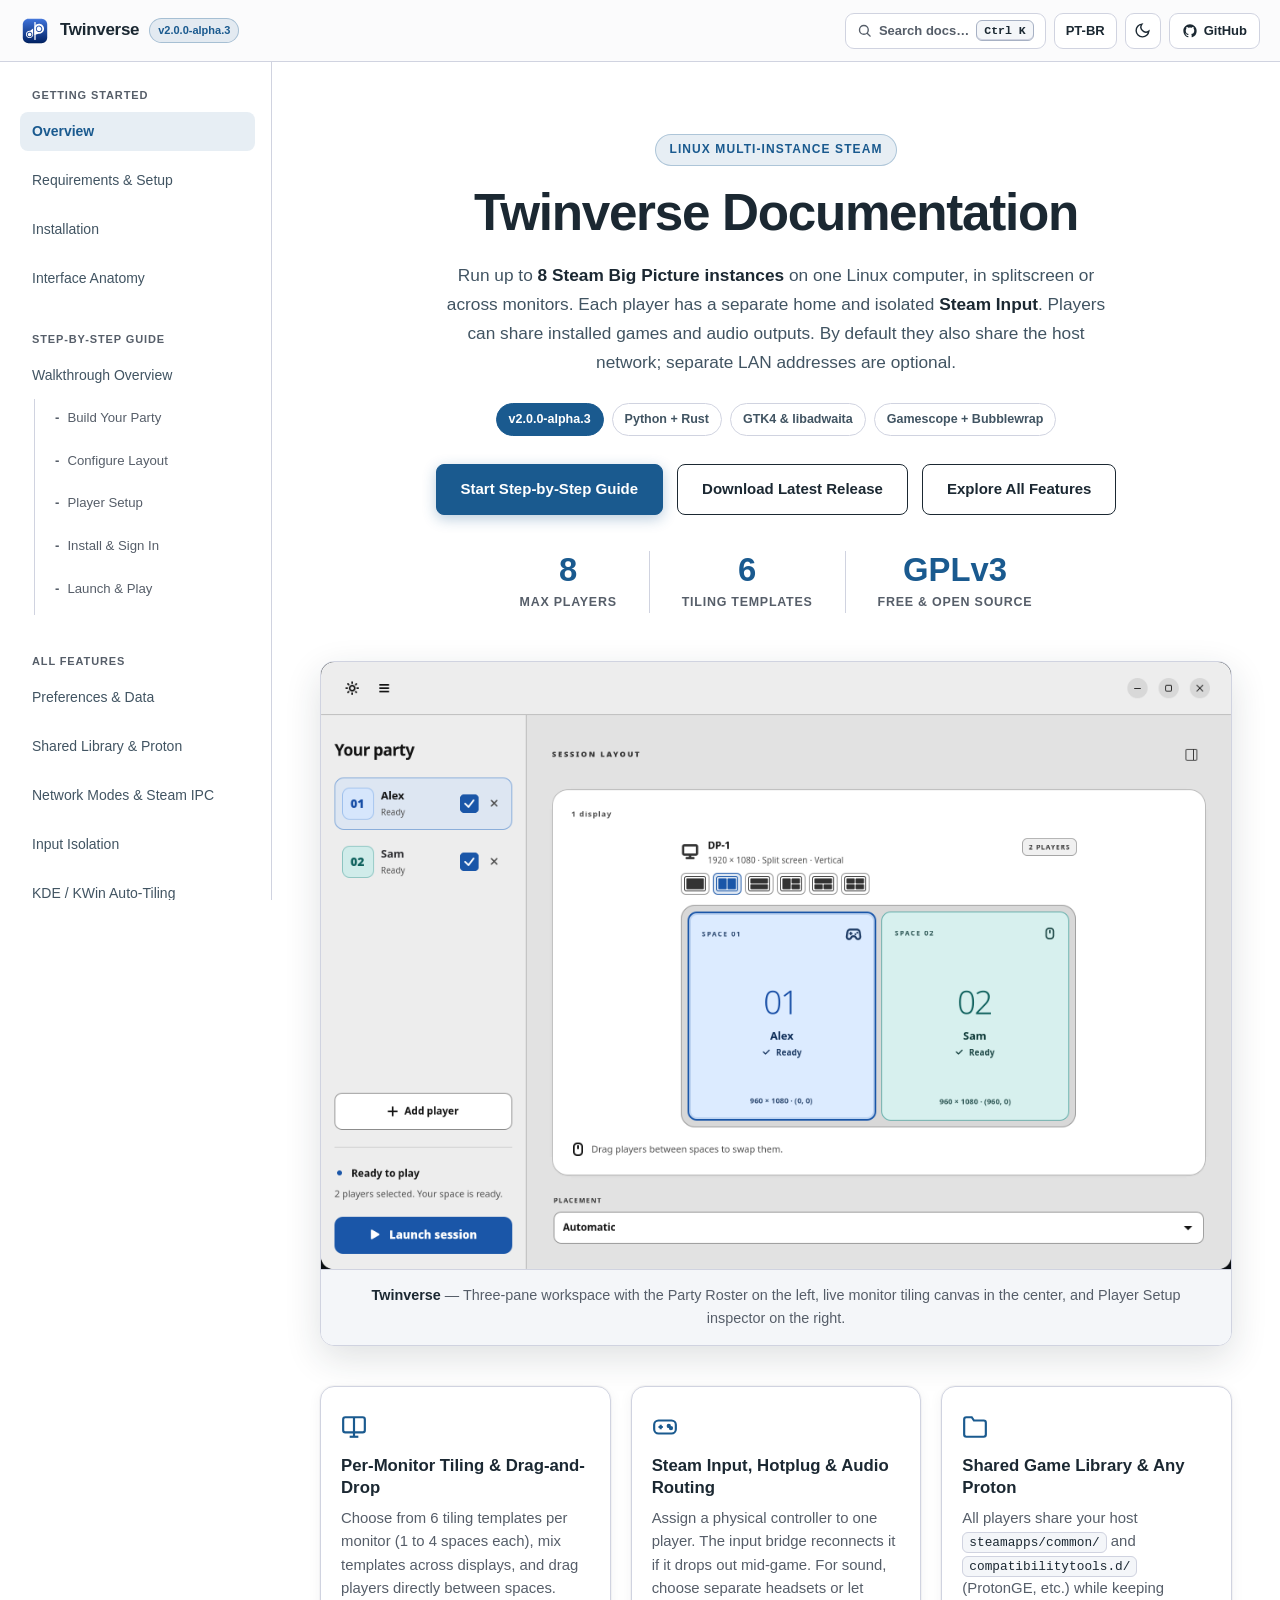
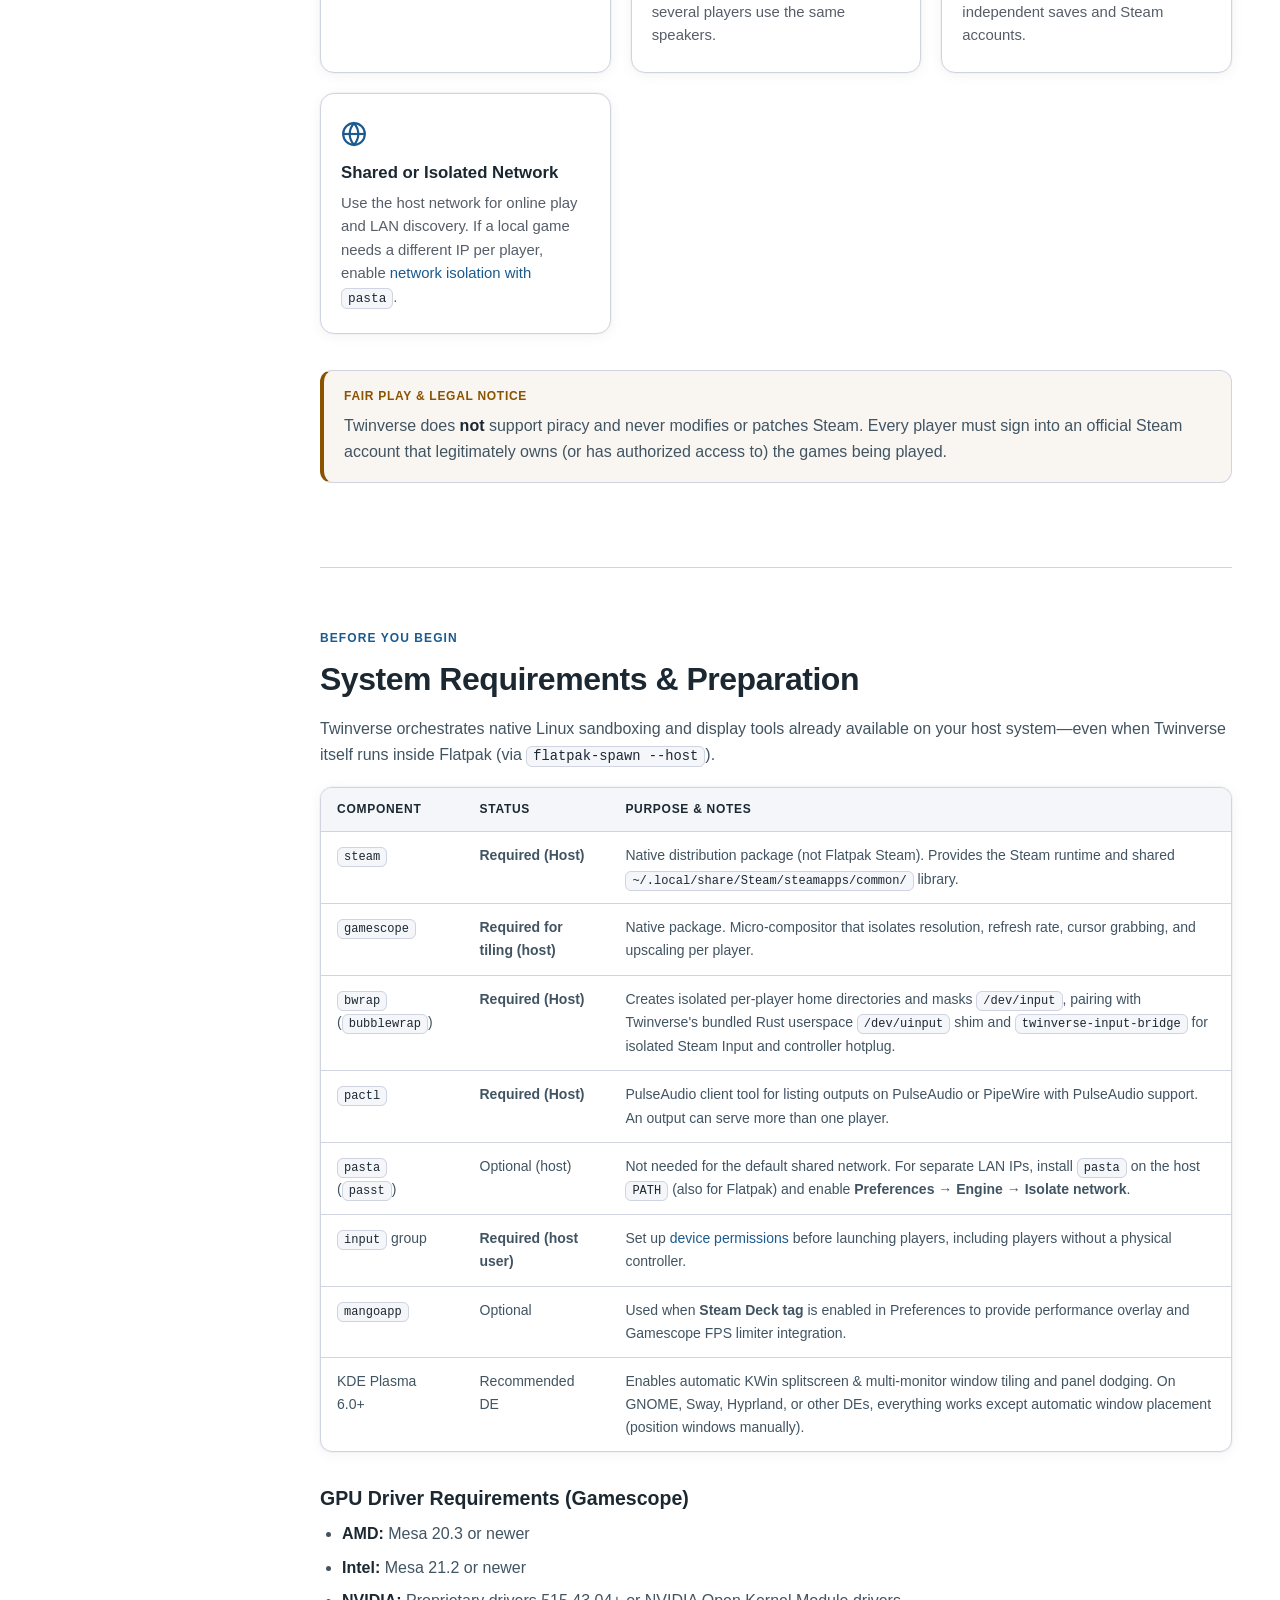
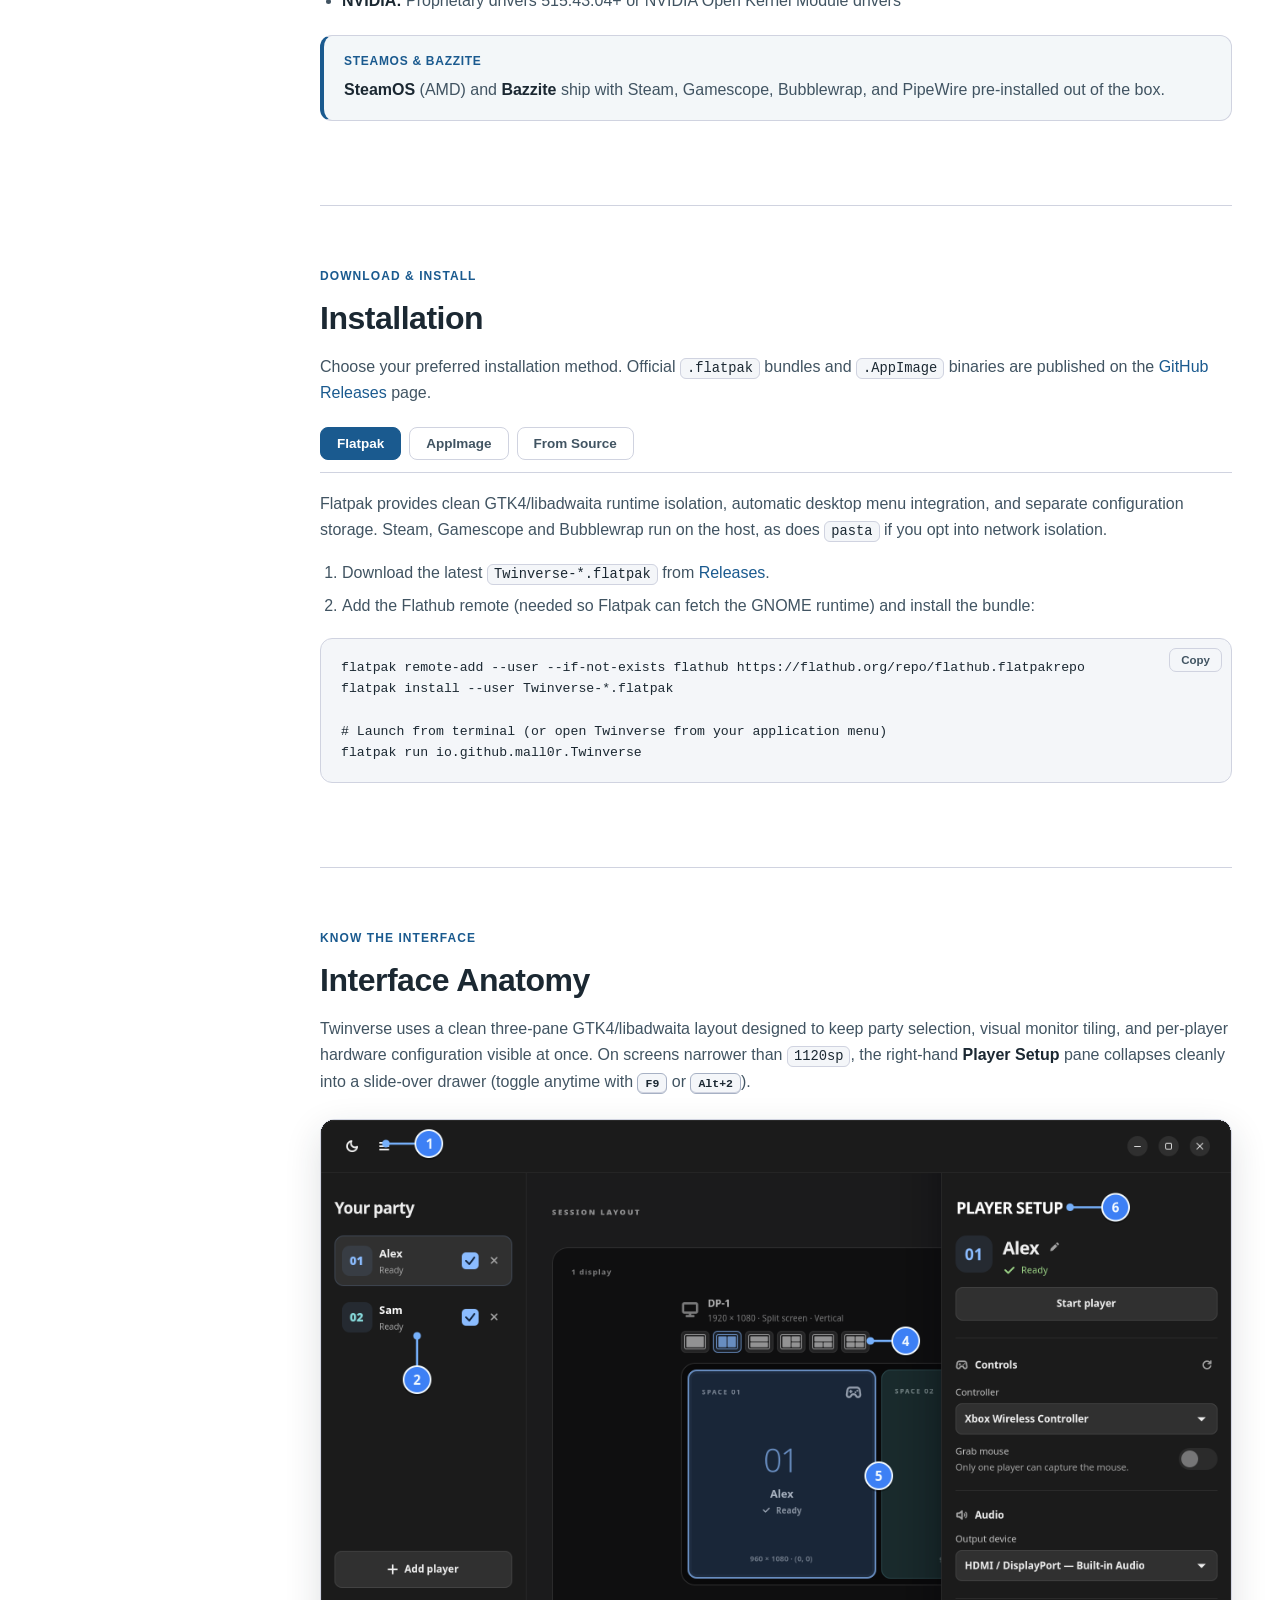
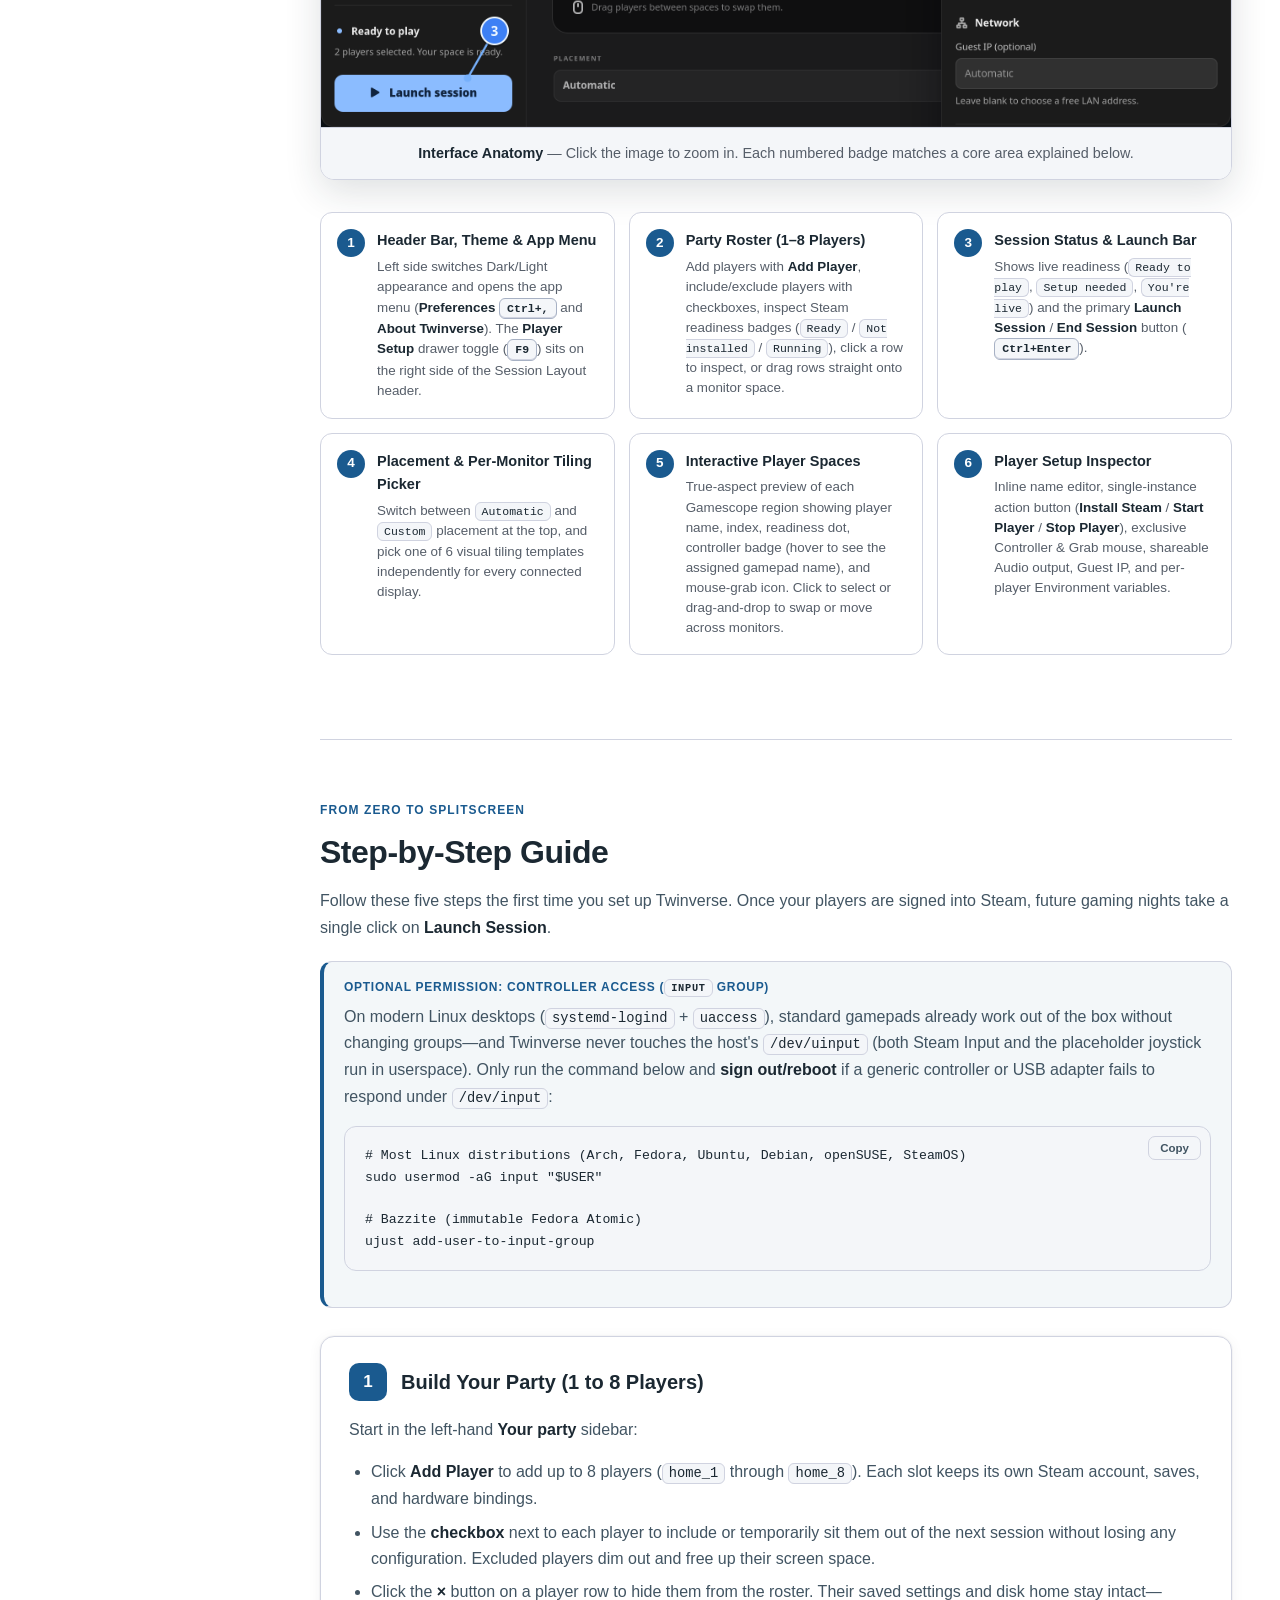
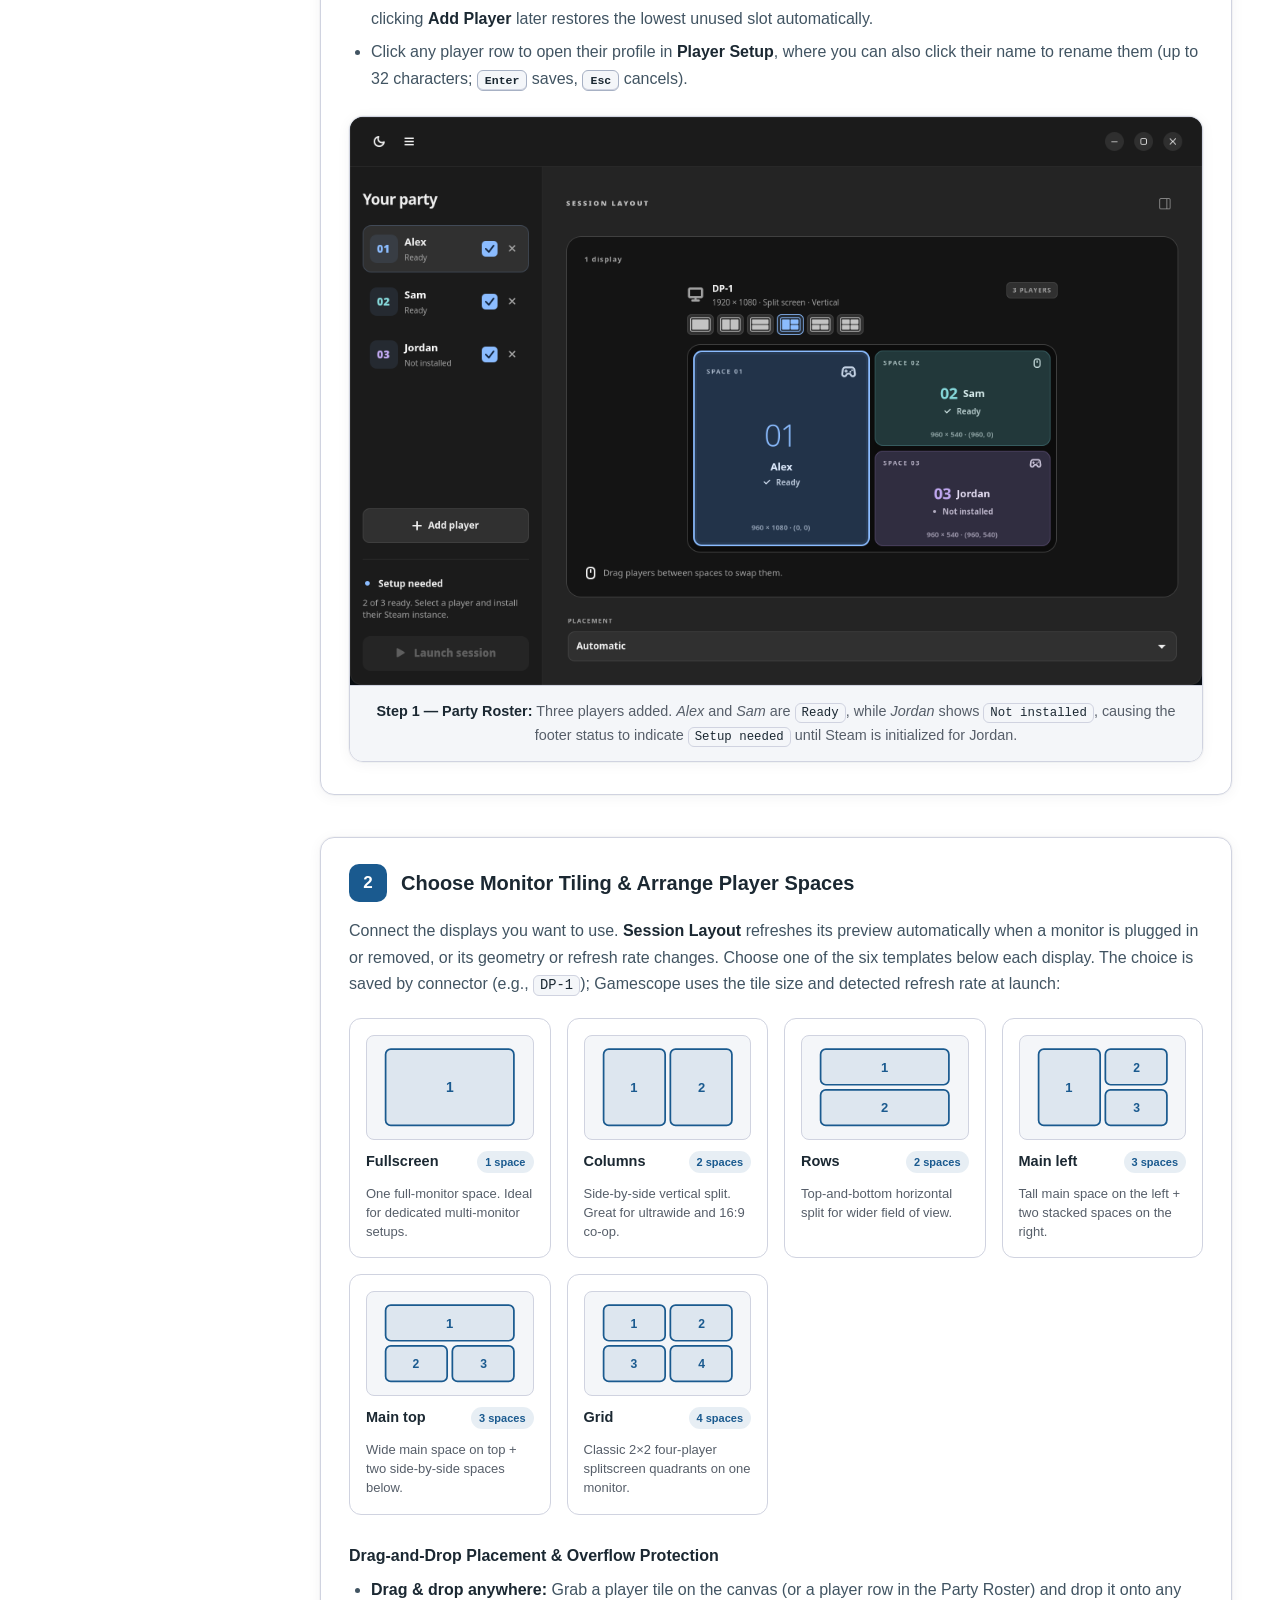
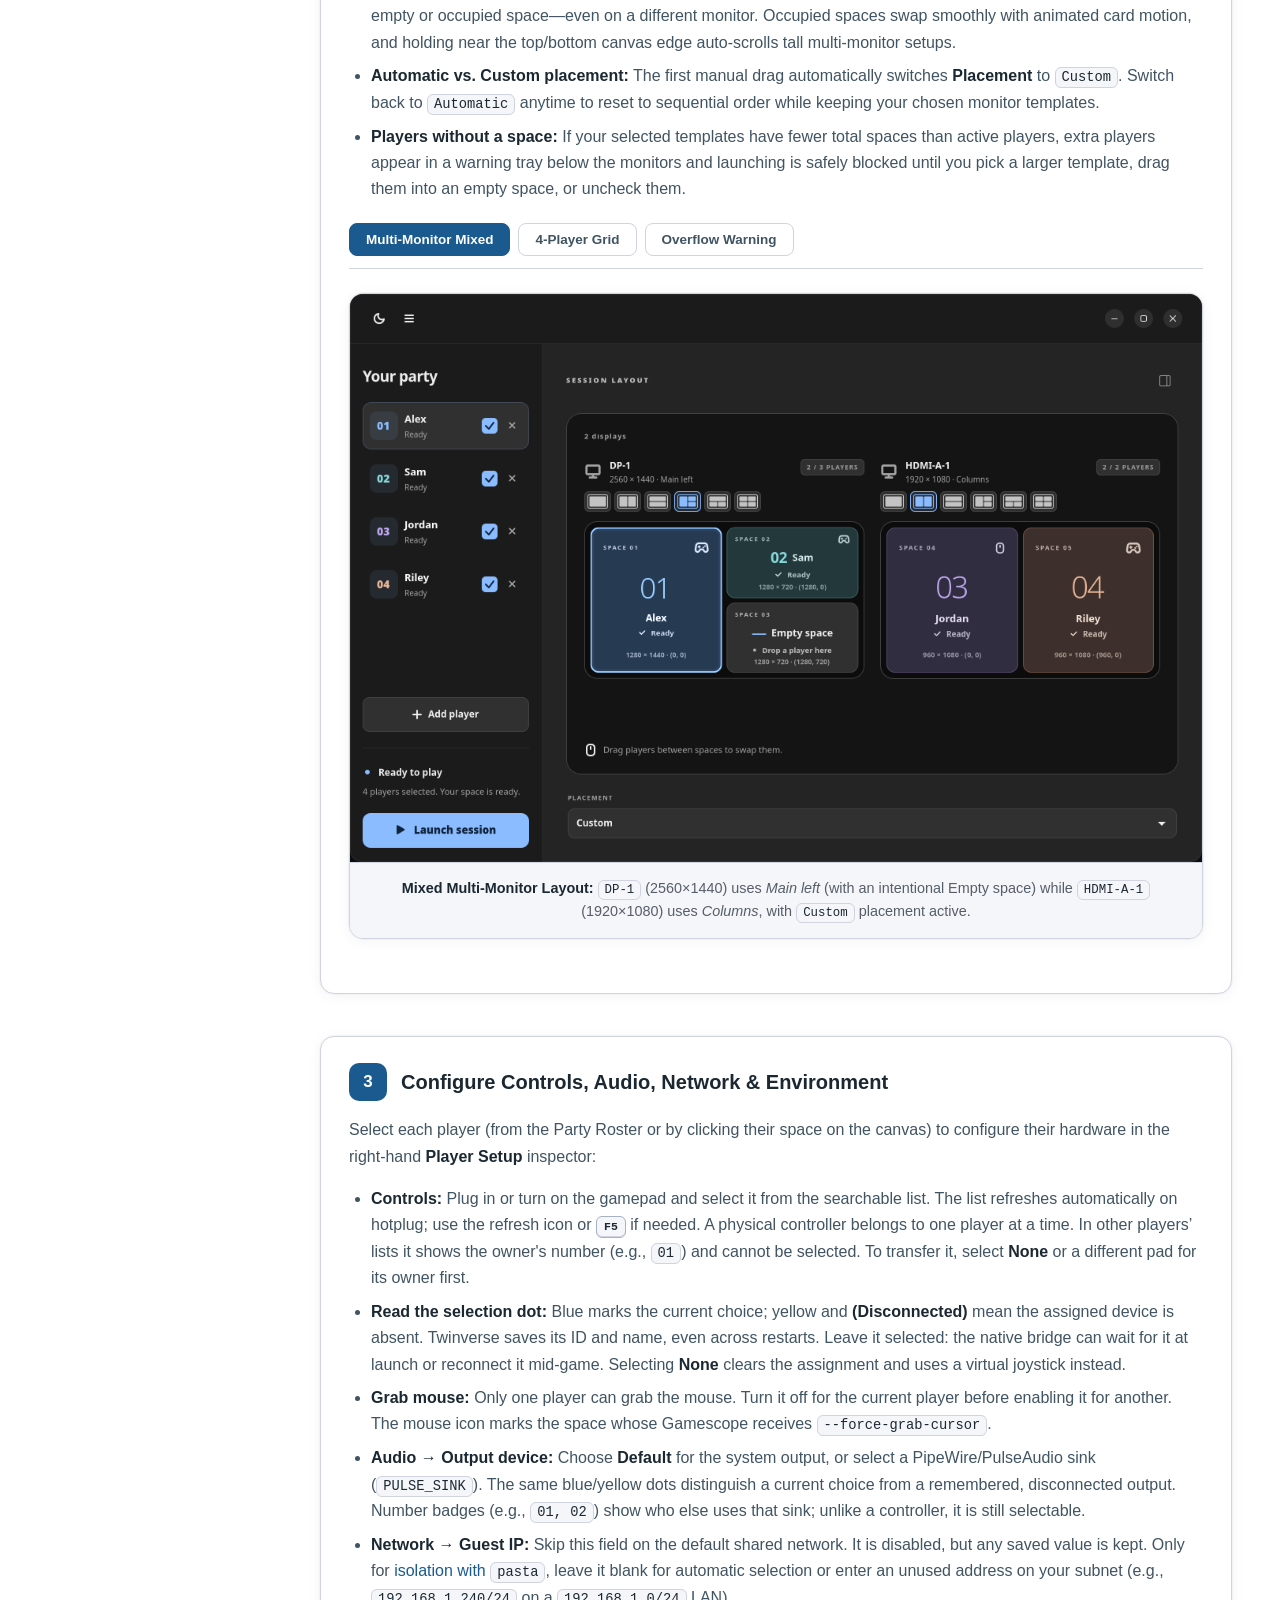
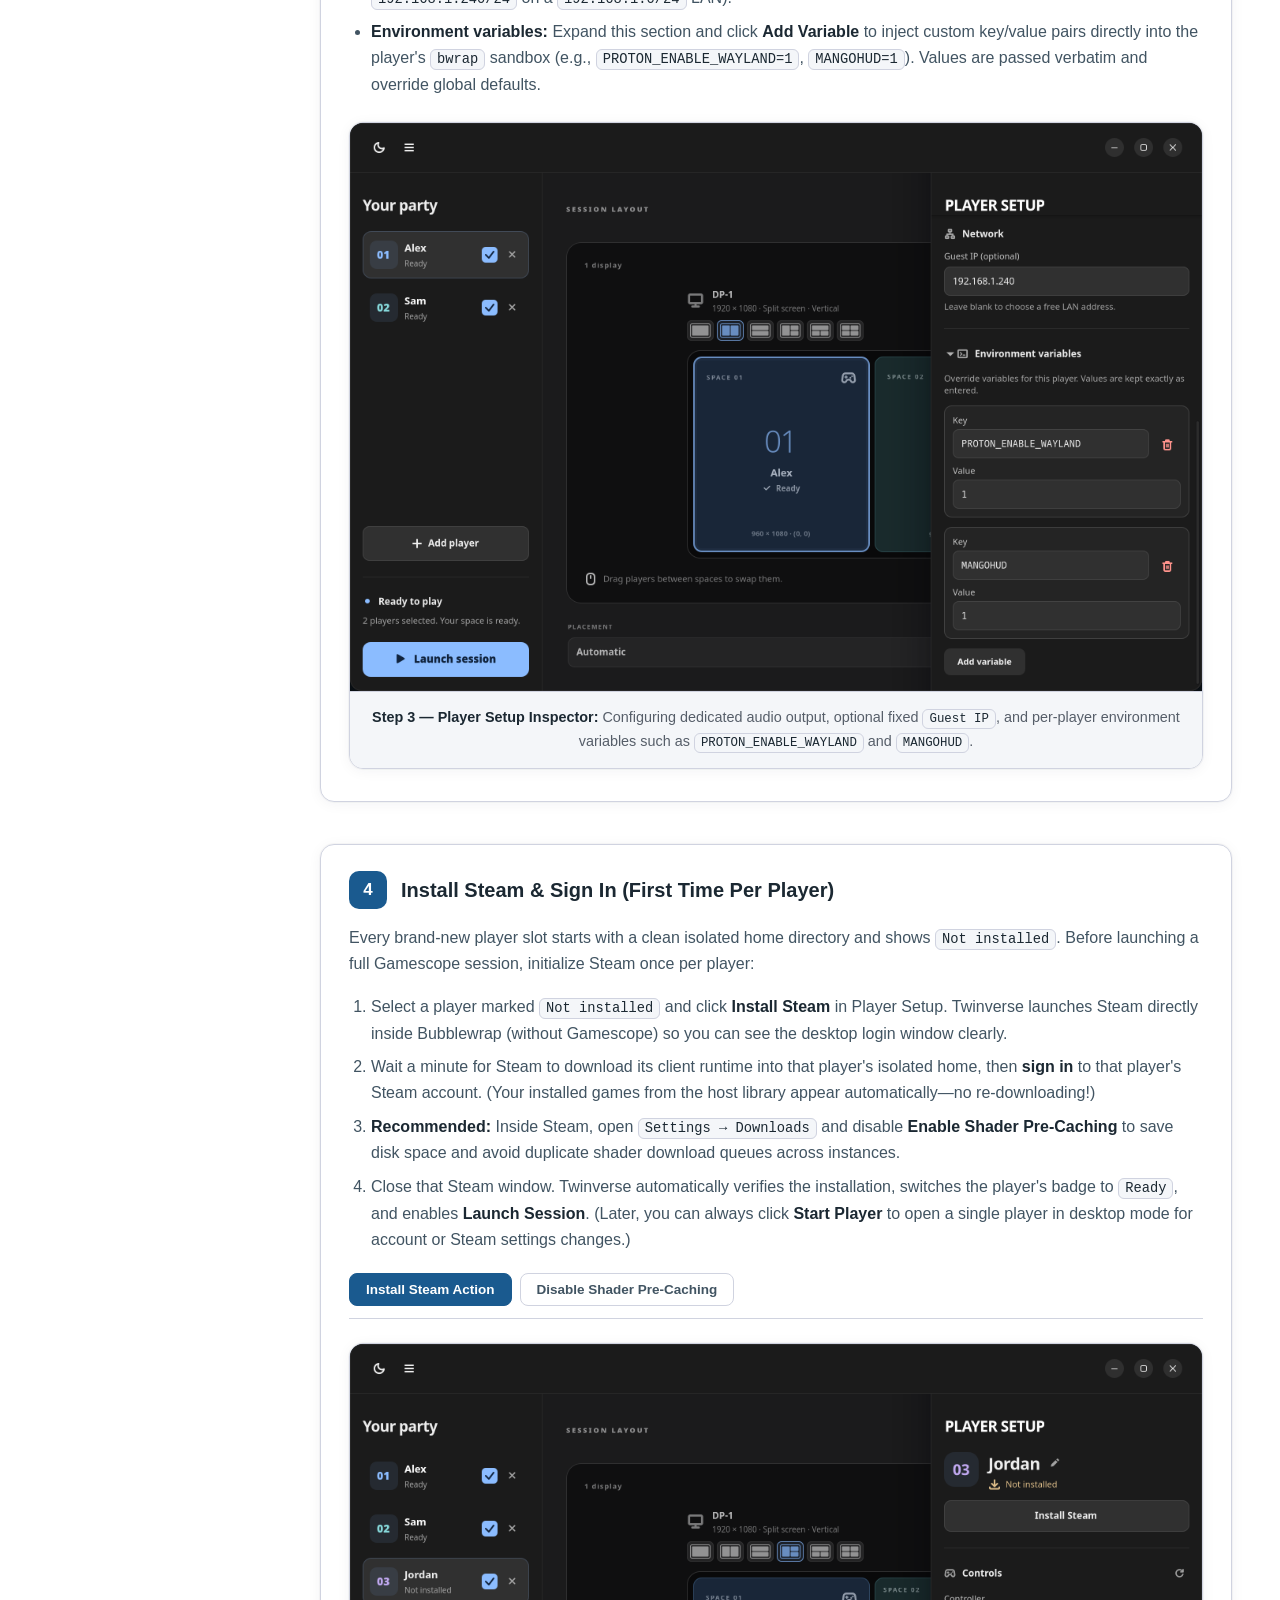
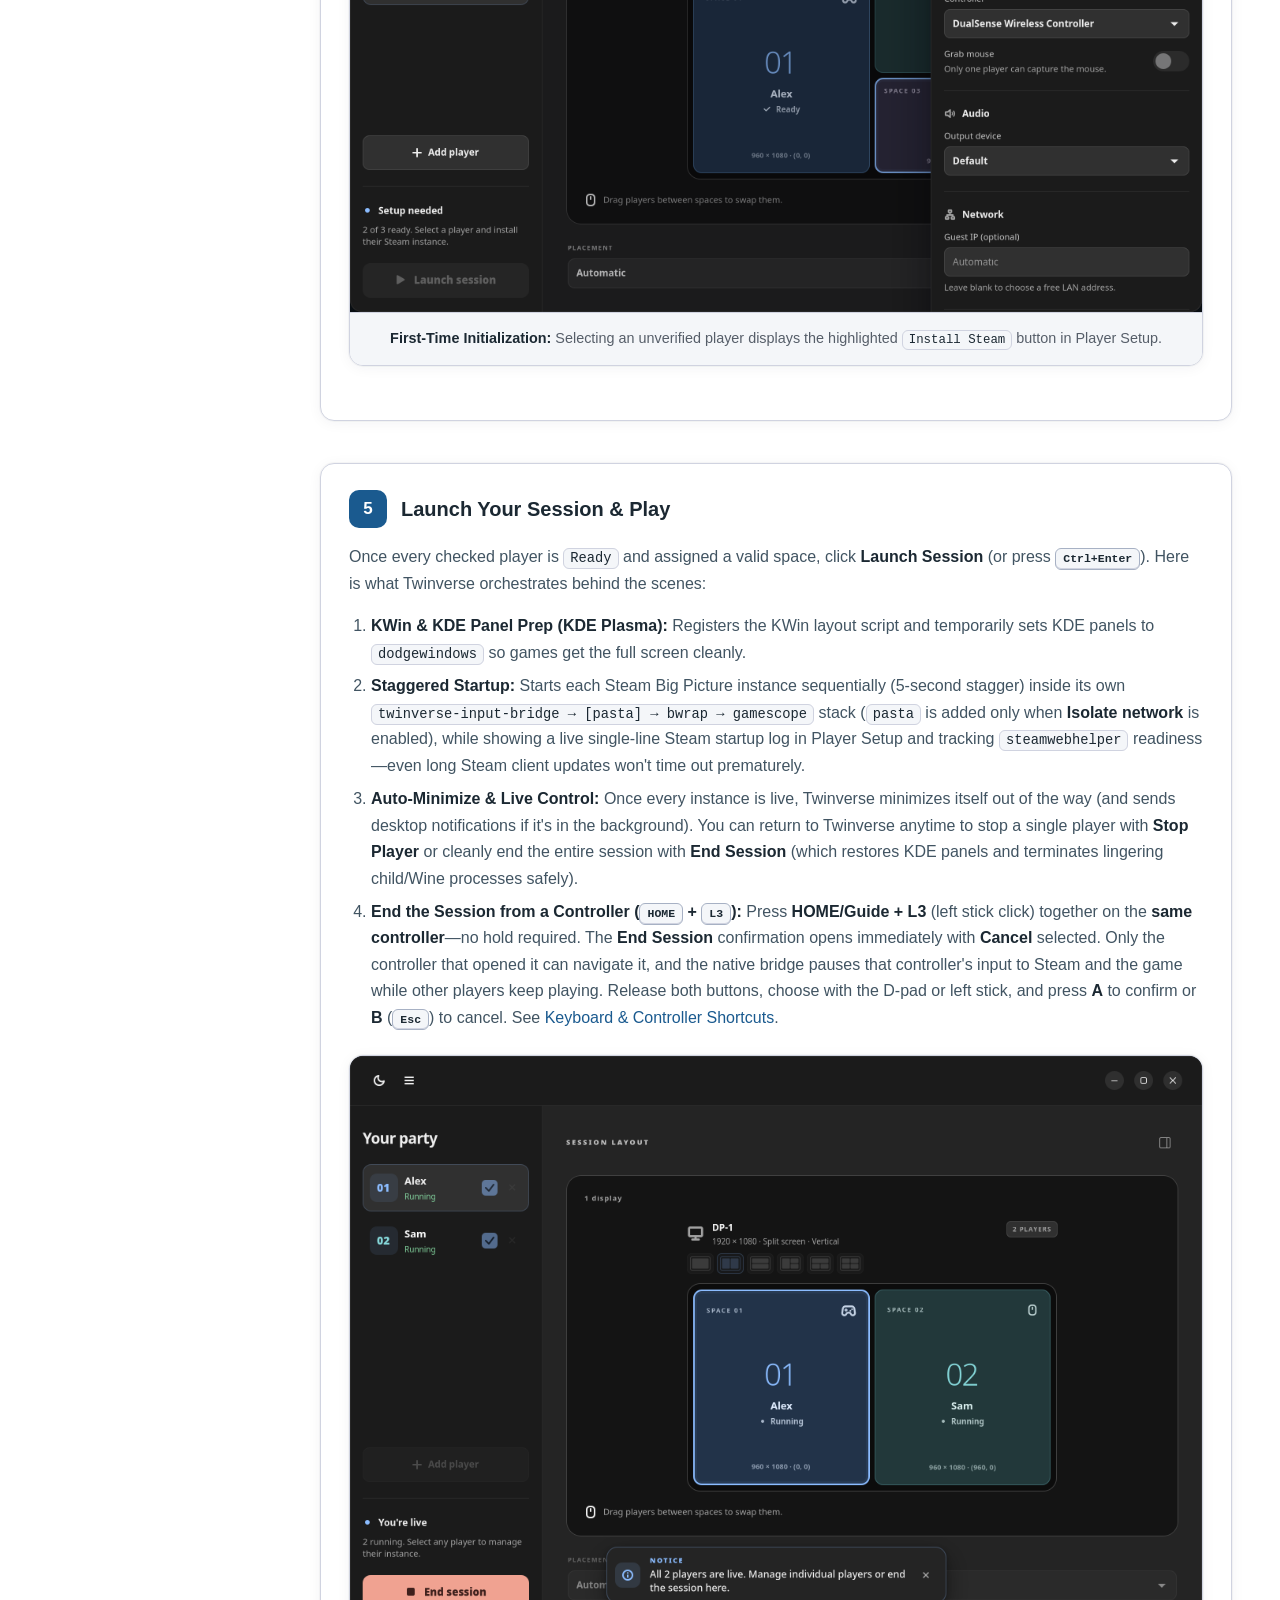
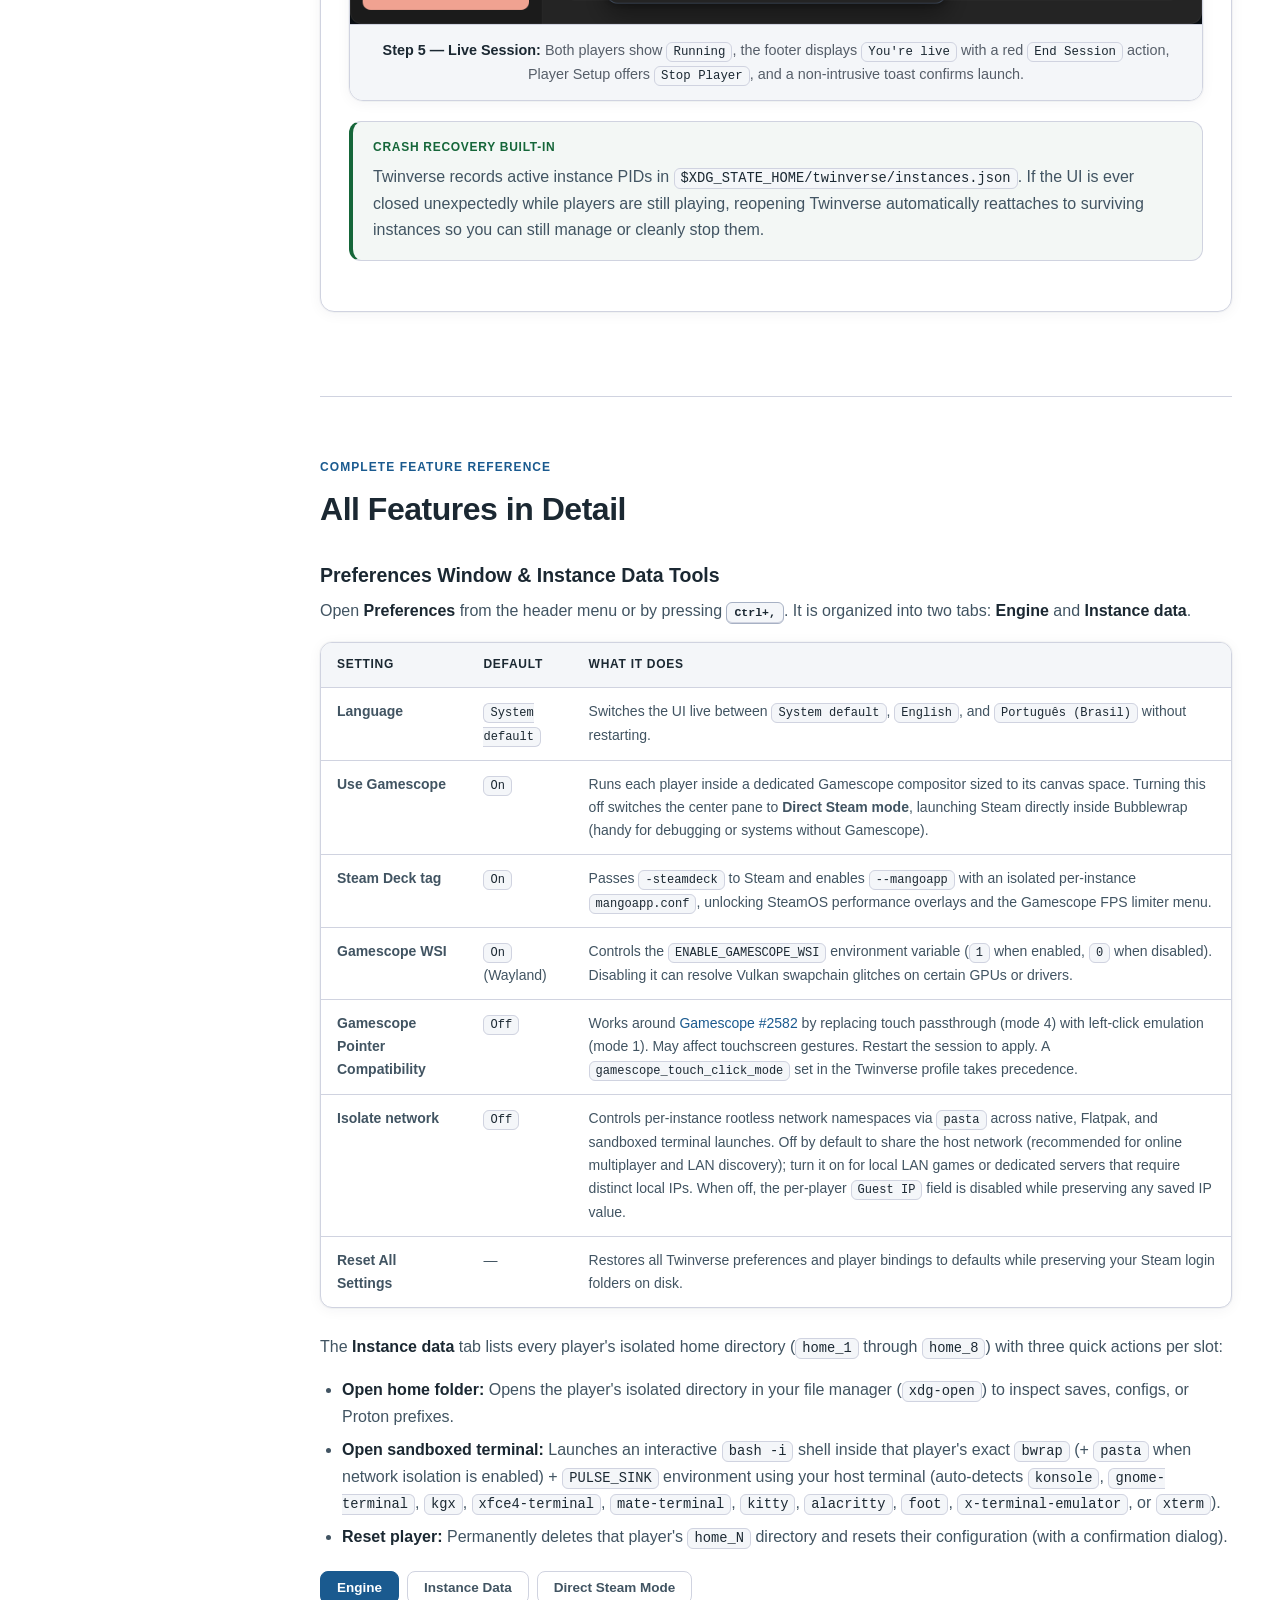
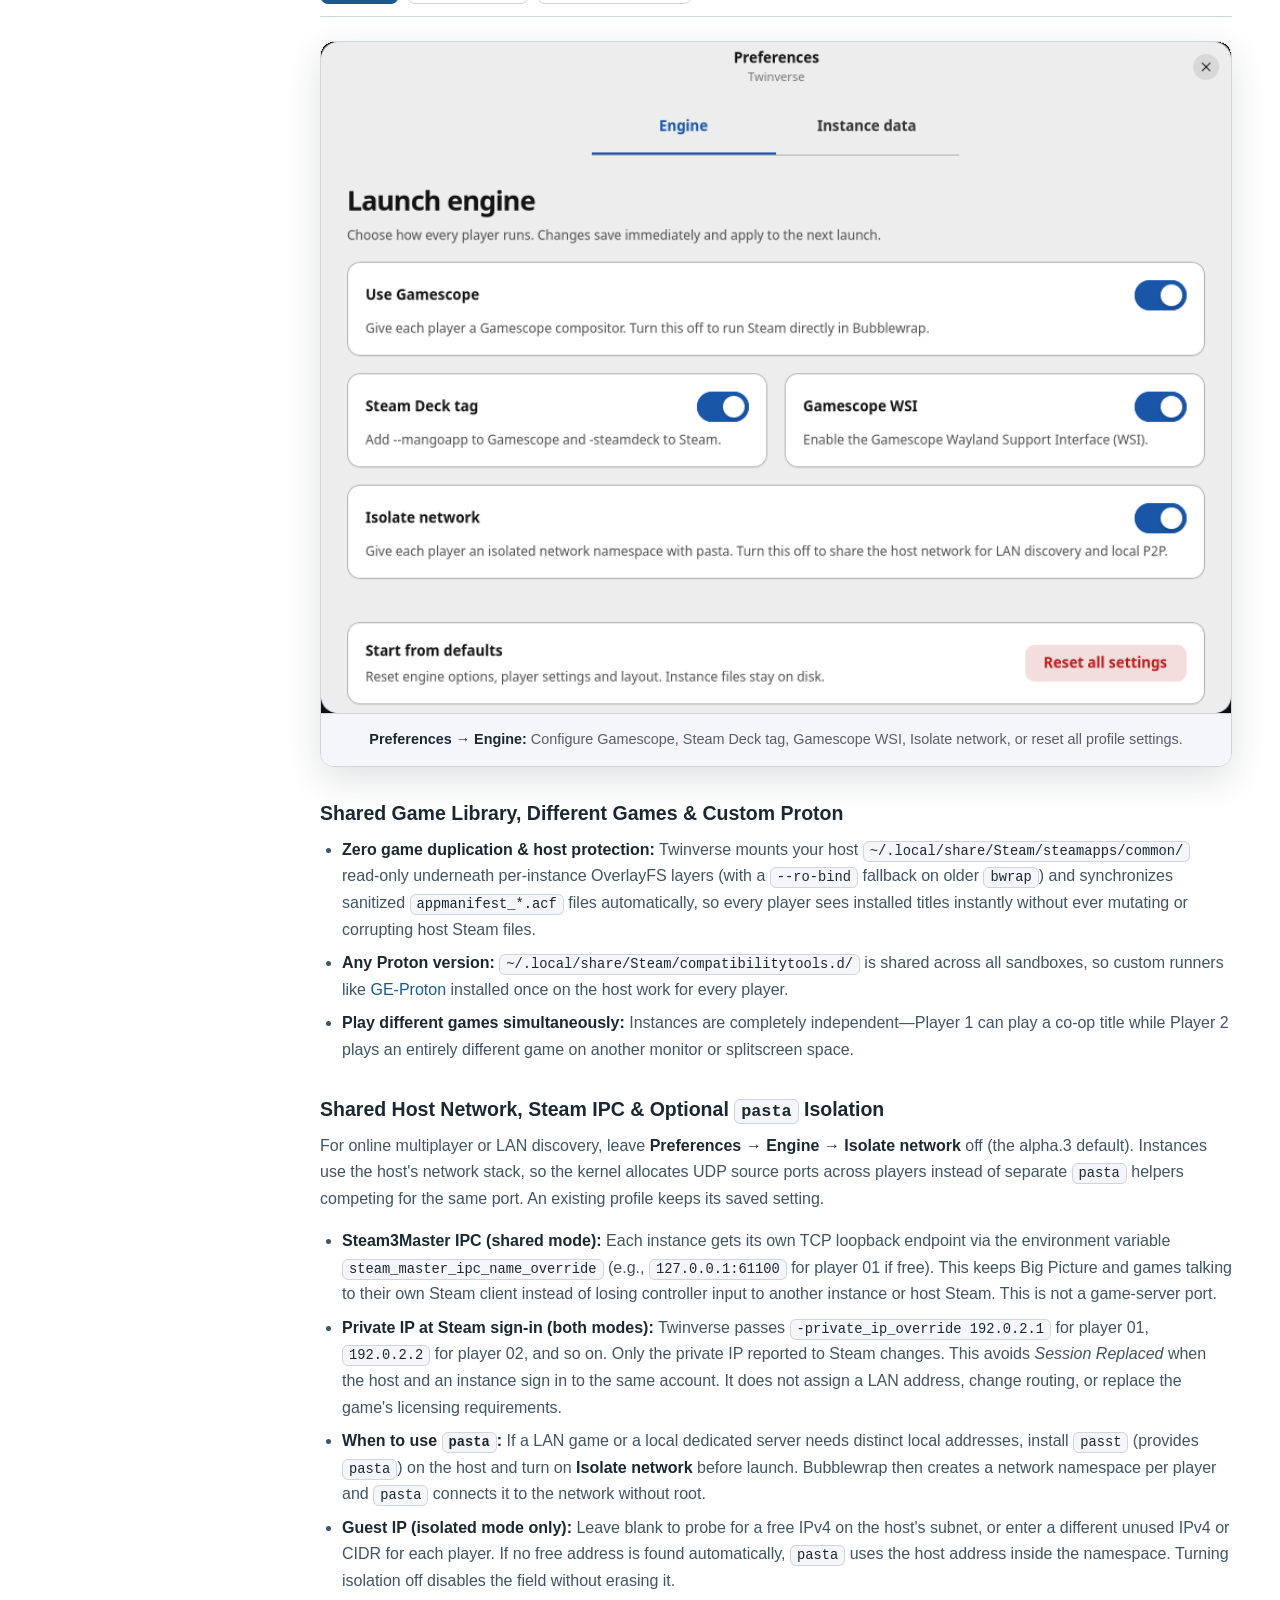
==== commit e14c116c: "fix(sandbox): skip broken host manifests, fix overlay home reset, and document manual cleanup - Skip" ====
--- a/docs/index.html
+++ b/docs/index.html
@@ -1157,9 +1157,9 @@
           </h3>
           <ul>
             <li>
-              <strong><span data-lang-block="en">Zero game duplication:</span><span data-lang-block="pt">Zero duplicação de jogos:</span></strong>
-              <span data-lang-block="en">Twinverse bind-mounts your host <code>~/.local/share/Steam/steamapps/common/</code> into every instance and synchronizes <code>appmanifest_*.acf</code> files automatically, so every player sees already-installed titles instantly.</span>
-              <span data-lang-block="pt">O Twinverse monta <code>~/.local/share/Steam/steamapps/common/</code> do host em todas as instâncias e sincroniza os arquivos <code>appmanifest_*.acf</code> automaticamente, exibindo os jogos instalados de imediato.</span>
+              <strong><span data-lang-block="en">Zero game duplication &amp; host protection:</span><span data-lang-block="pt">Zero duplicação de jogos e proteção do host:</span></strong>
+              <span data-lang-block="en">Twinverse mounts your host <code>~/.local/share/Steam/steamapps/common/</code> read-only underneath per-instance OverlayFS layers (with a <code>--ro-bind</code> fallback on older <code>bwrap</code>) and synchronizes sanitized <code>appmanifest_*.acf</code> files automatically, so every player sees installed titles instantly without ever mutating or corrupting host Steam files.</span>
+              <span data-lang-block="pt">O Twinverse monta <code>~/.local/share/Steam/steamapps/common/</code> do host somente leitura sob camadas OverlayFS por instância (com fallback <code>--ro-bind</code> em versões antigas do <code>bwrap</code>) e sincroniza arquivos <code>appmanifest_*.acf</code> saneados automaticamente, exibindo os jogos instalados de imediato sem nunca modificar ou corromper o Steam do host.</span>
             </li>
             <li>
               <strong><span data-lang-block="en">Any Proton version:</span><span data-lang-block="pt">Qualquer versão do Proton:</span></strong>
@@ -2192,8 +2192,8 @@
                   <span class="path-tag">home_1..8</span>
                 </h4>
                 <p>
-                  <span data-lang-block="en">Isolated Steam logins, saves &amp; <code>.tw-in/</code> sockets</span>
-                  <span data-lang-block="pt">Logins isolados do Steam, saves e sockets <code>.tw-in/</code></span>
+                  <span data-lang-block="en">Isolated Steam logins, saves, <code>.tw-overlays/</code> &amp; <code>.tw-in/</code> sockets</span>
+                  <span data-lang-block="pt">Logins isolados do Steam, saves, <code>.tw-overlays/</code> e sockets <code>.tw-in/</code></span>
                 </p>
               </div>
             </div>
@@ -2558,6 +2558,19 @@
 
           <details class="troubleshoot">
             <summary>
+              <span data-lang-block="en">Permission denied when deleting a player's <code>home_N</code> folder manually</span>
+              <span data-lang-block="pt">Permissão negada ao apagar manualmente a pasta <code>home_N</code> de um jogador</span>
+            </summary>
+            <div class="troubleshoot-body">
+              <p>
+                <span data-lang-block="en">Use <strong>Preferences → Instance data → Reset player</strong> whenever possible—Twinverse handles OverlayFS permissions automatically. If you delete a <code>home_N</code> directory manually from a file manager or terminal, Linux OverlayFS leaves internal <code>.tw-overlays/*/work/work</code> directories with mode <code>0000</code>. First close all Twinverse instances and sandboxed terminals for that player, then restore permissions and delete it: <code>chmod -R u+rwx ~/.local/share/twinverse/home_N &amp;&amp; rm -rf ~/.local/share/twinverse/home_N</code> (or <code>~/.var/app/io.github.mall0r.Twinverse/data/twinverse/home_N</code> on Flatpak). Host Steam games are unaffected.</span>
+                <span data-lang-block="pt">Sempre que possível, use <strong>Preferências → Dados das instâncias → Redefinir jogador</strong>—o Twinverse ajusta as permissões do OverlayFS automaticamente. Ao apagar uma pasta <code>home_N</code> manualmente pelo gerenciador de arquivos ou terminal, o OverlayFS do Linux deixa subdiretórios internos <code>.tw-overlays/*/work/work</code> com permissão <code>0000</code>. Primeiro feche todas as instâncias e terminais na sandbox desse jogador, depois restaure as permissões e remova a pasta: <code>chmod -R u+rwx ~/.local/share/twinverse/home_N &amp;&amp; rm -rf ~/.local/share/twinverse/home_N</code> (ou <code>~/.var/app/io.github.mall0r.Twinverse/data/twinverse/home_N</code> no Flatpak). Os jogos do Steam no host não são afetados.</span>
+              </p>
+            </div>
+          </details>
+
+          <details class="troubleshoot">
+            <summary>
               <span data-lang-block="en">AppImage window rendering glitch on Wayland</span>
               <span data-lang-block="pt">Problema visual na janela do AppImage no Wayland</span>
             </summary>
